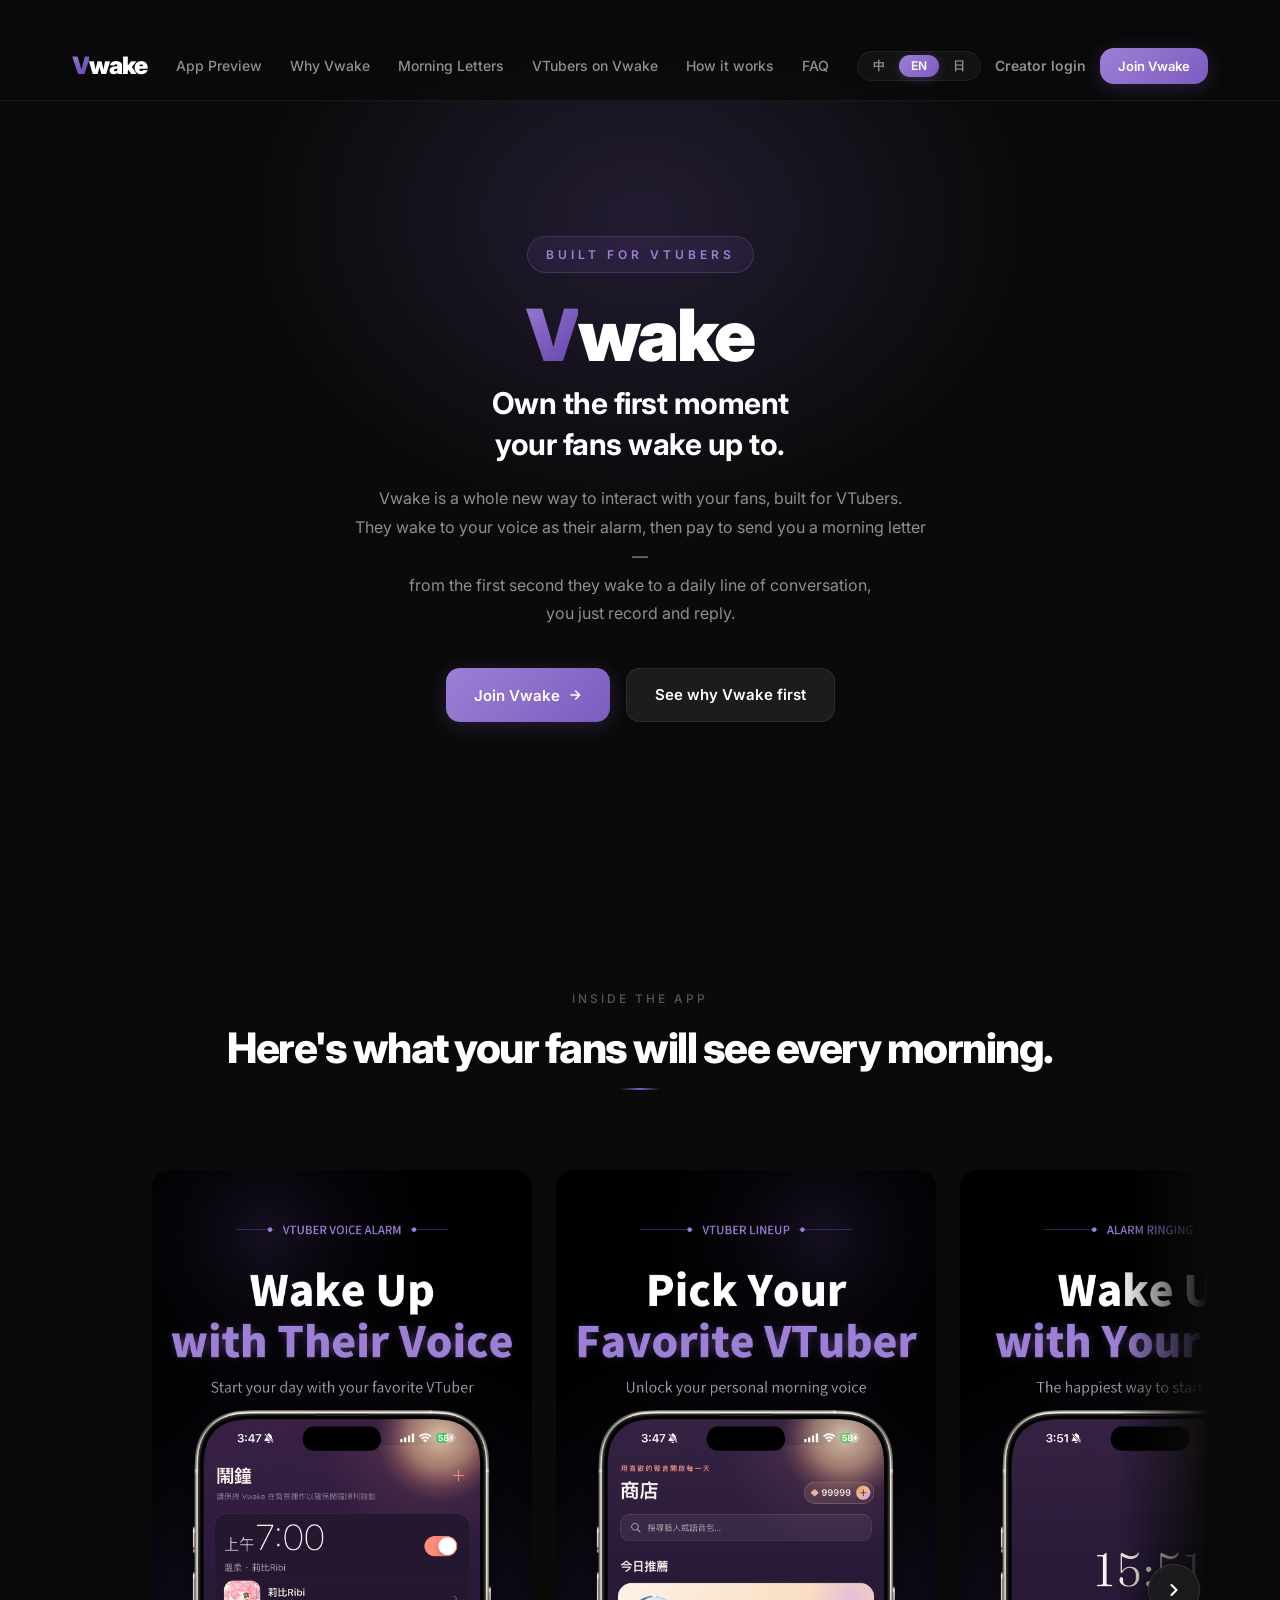
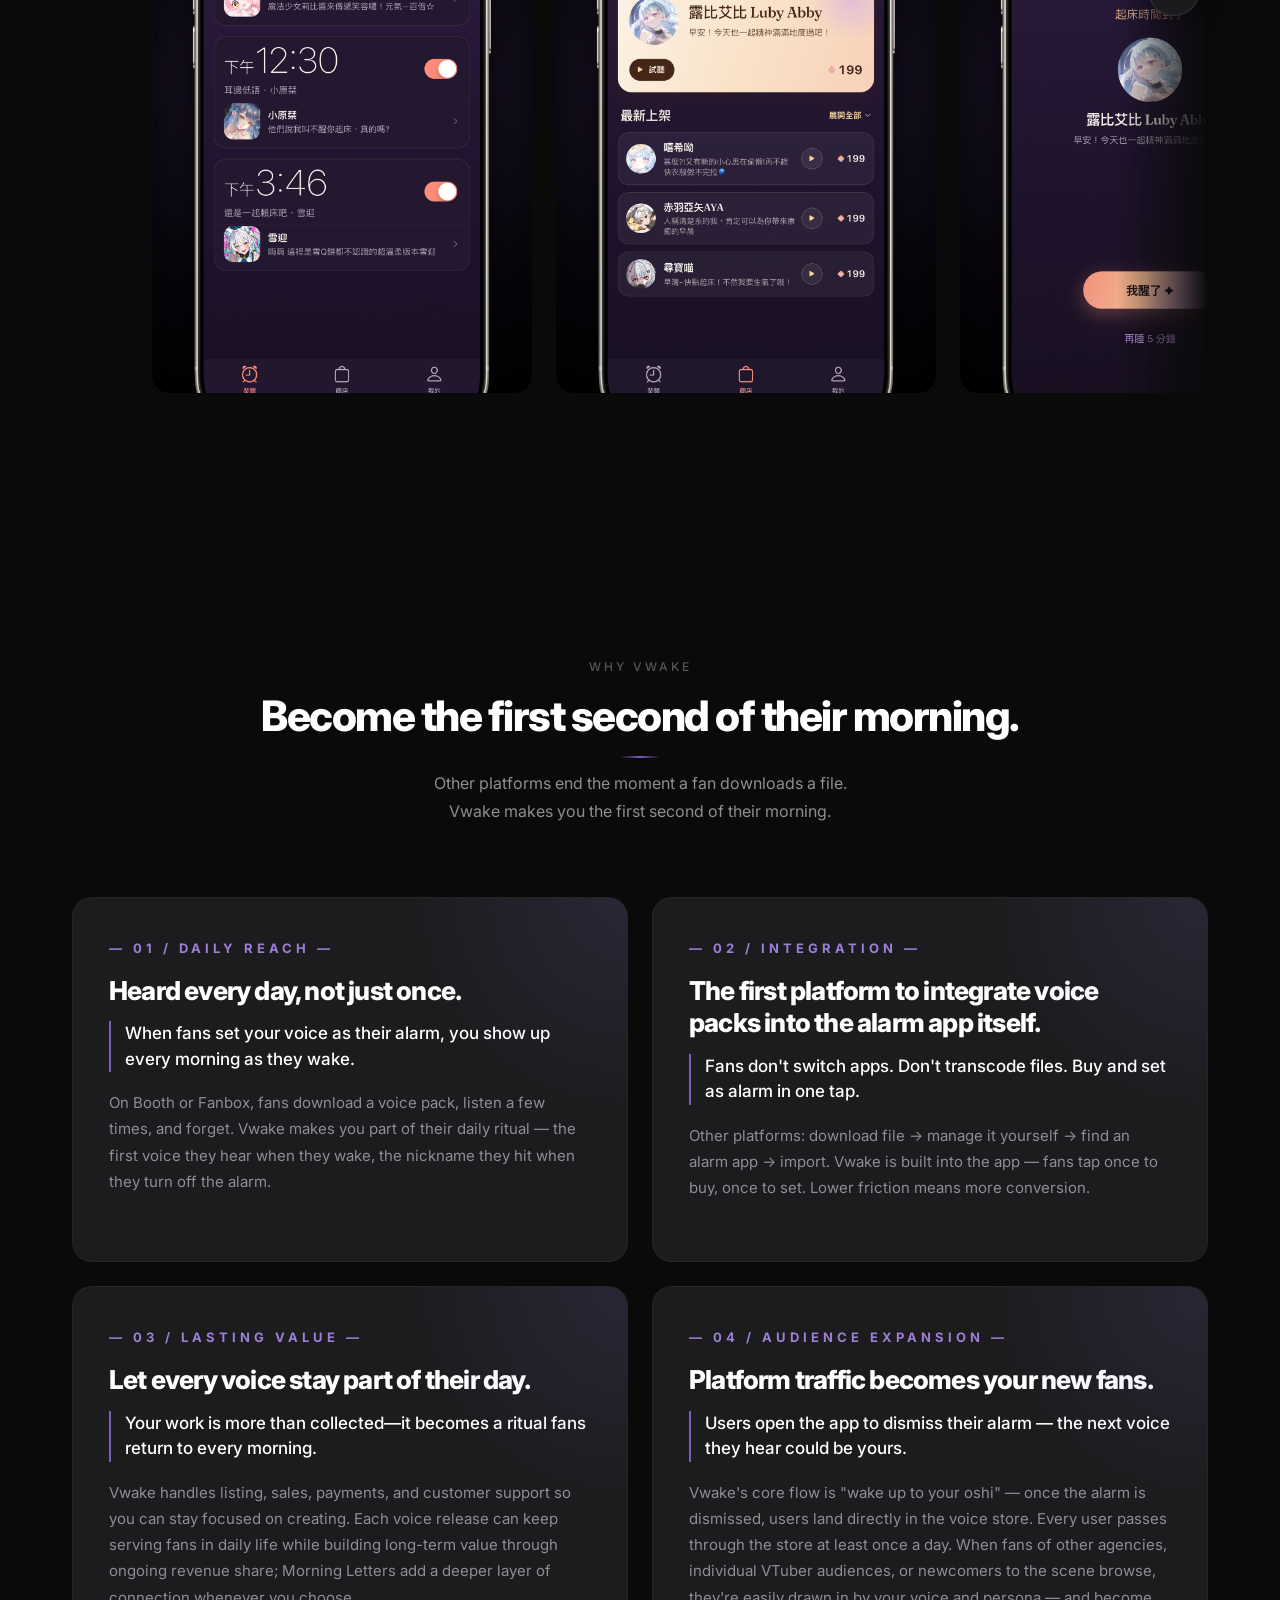
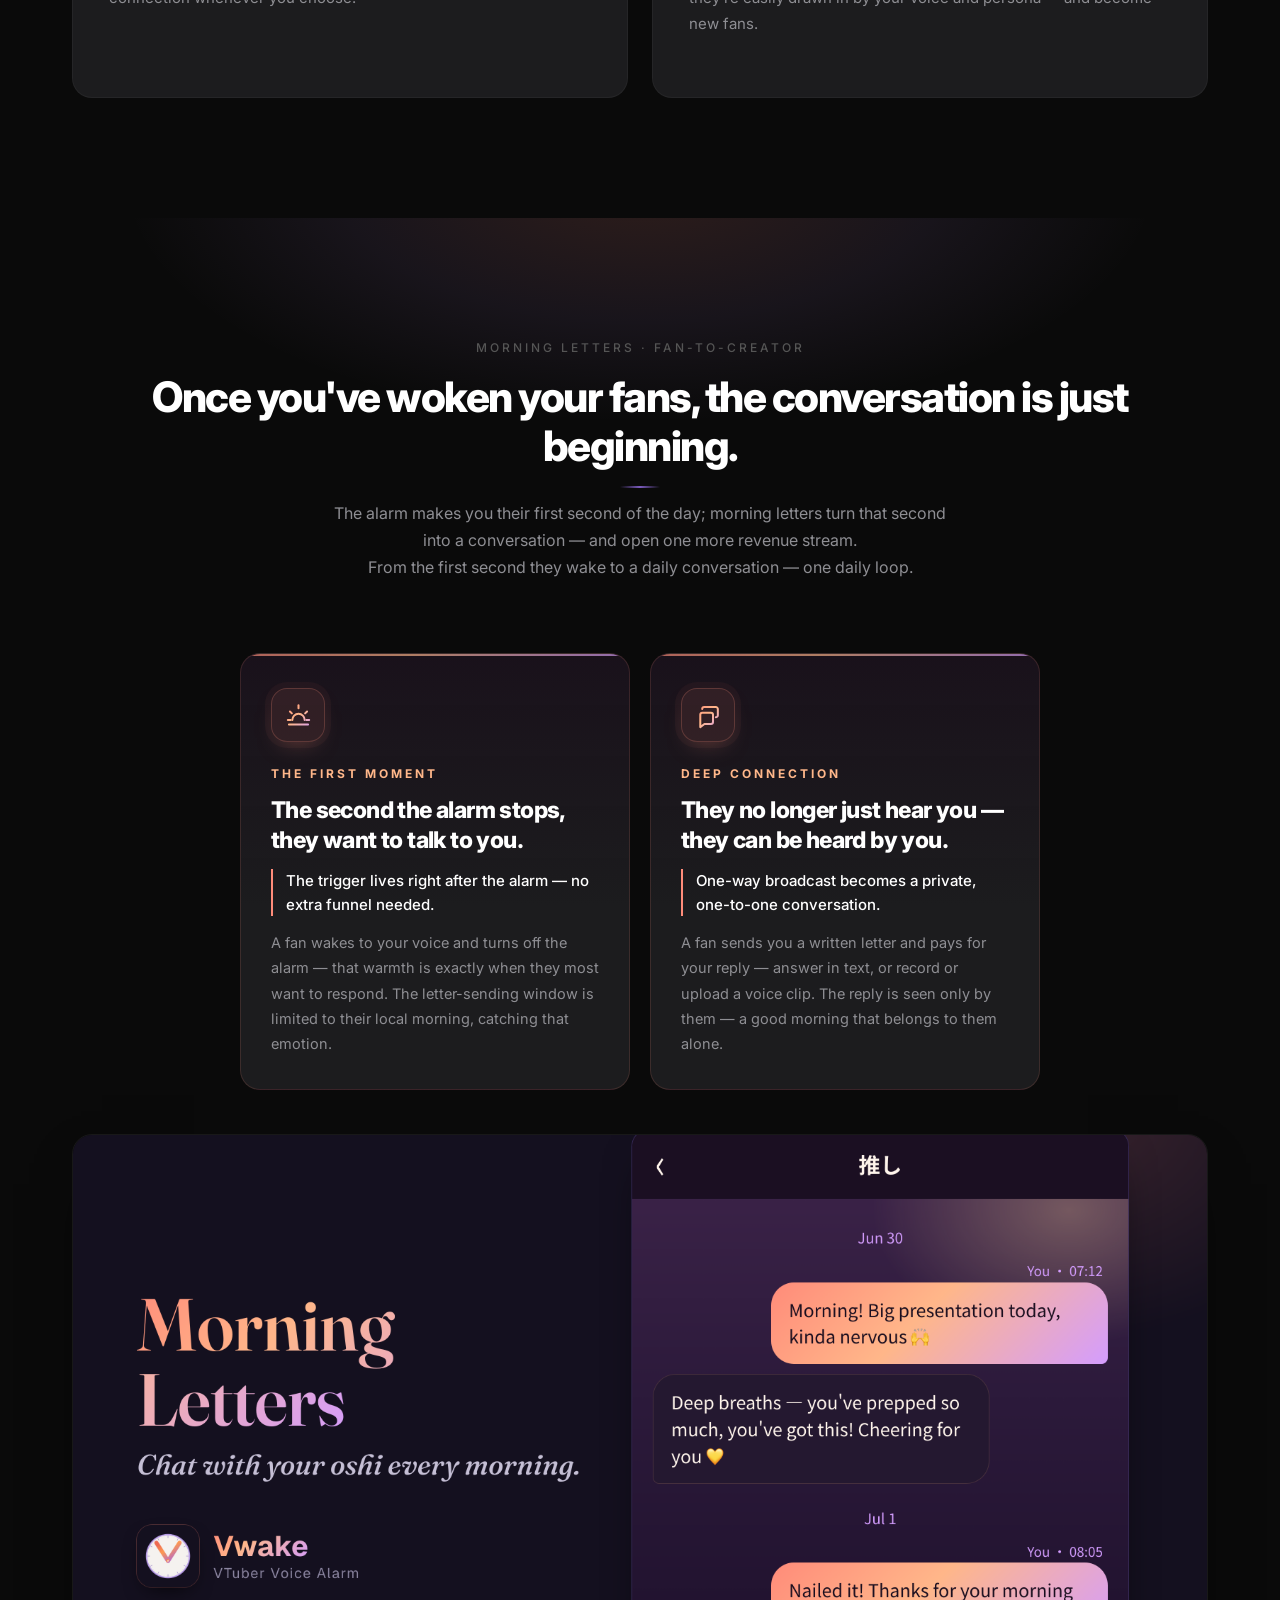
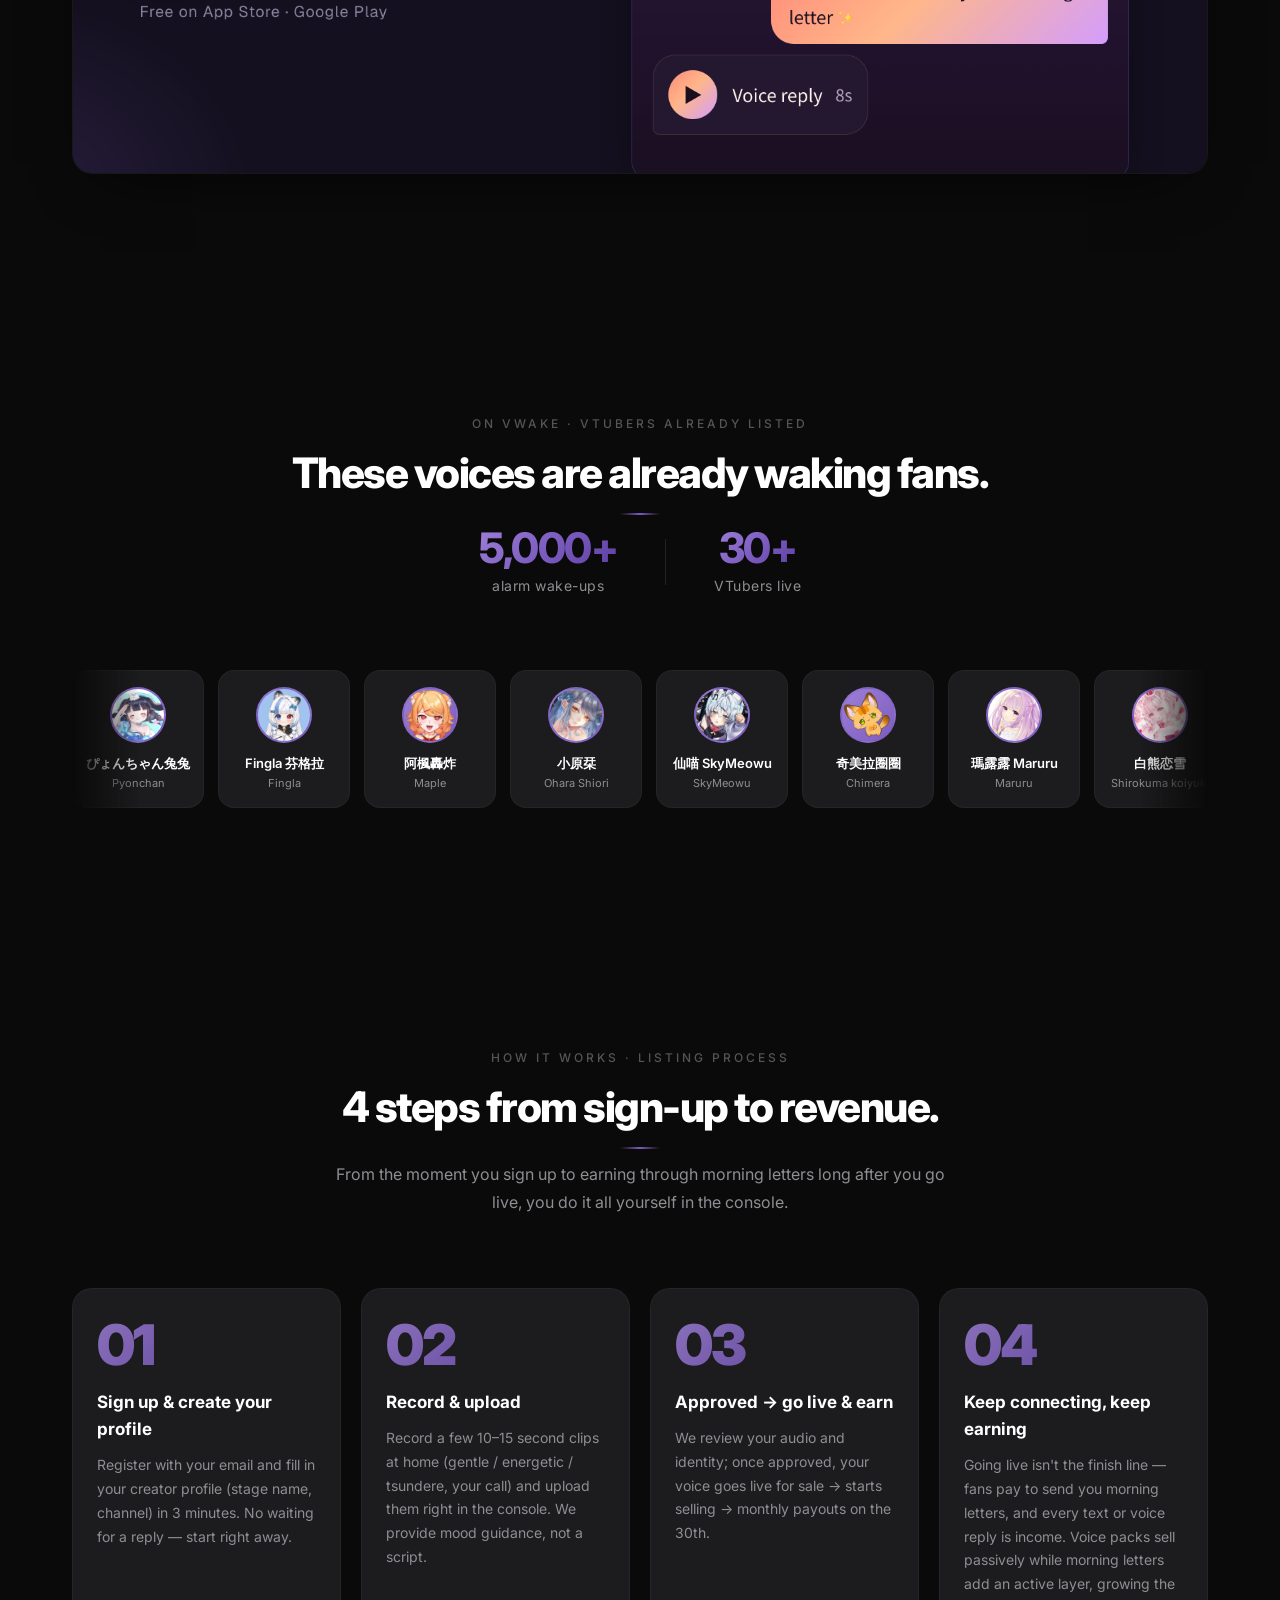
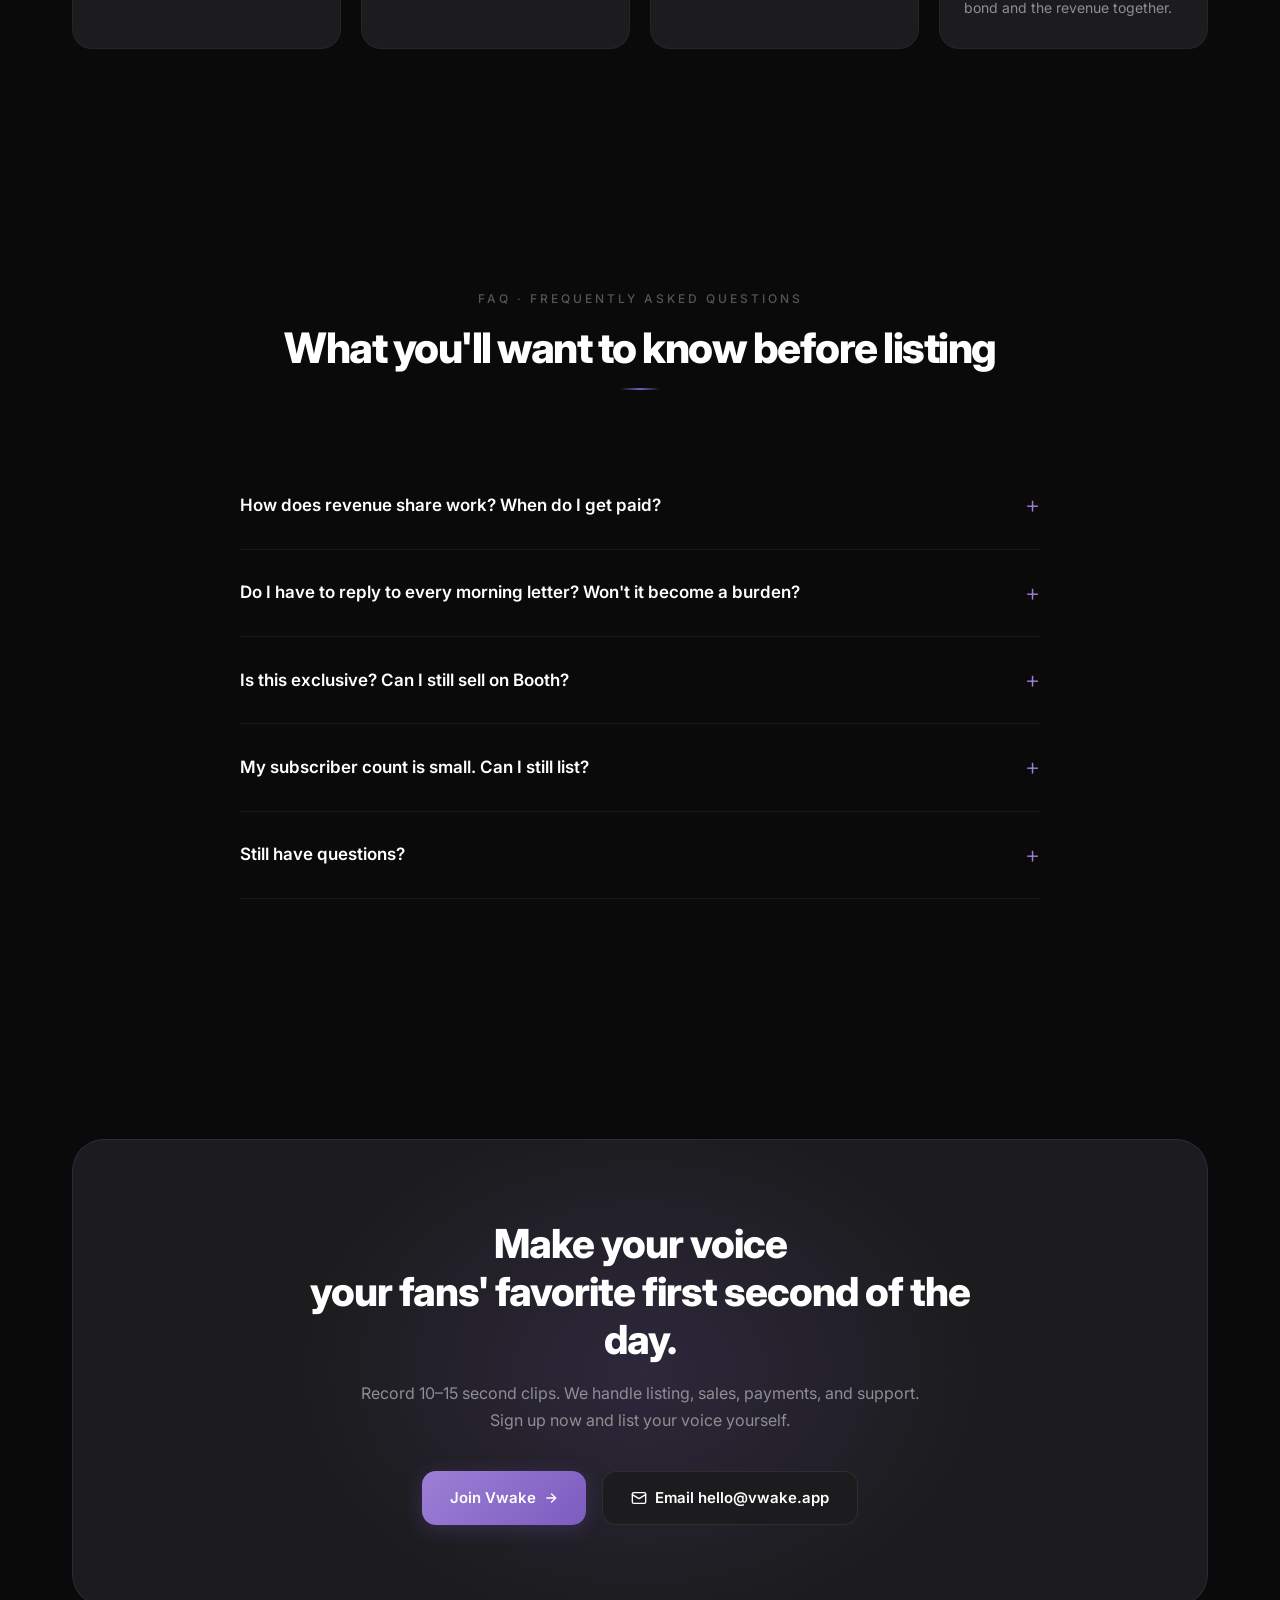
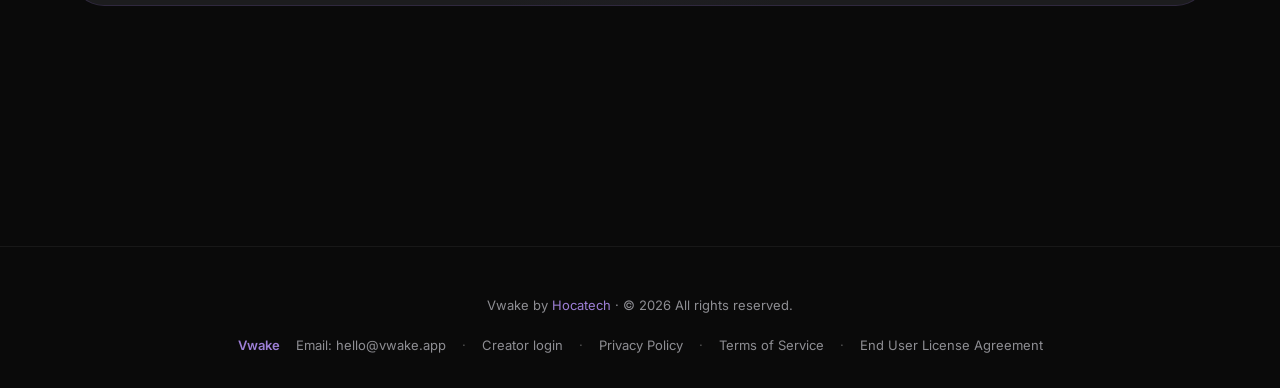
==== en/index.html @ 356927af "copy(site): align premium creator messaging" ====
<!DOCTYPE html>
<html lang="en">
<head>
<meta charset="UTF-8">
<meta name="viewport" content="width=device-width, initial-scale=1.0">
<title>Vwake | VTuber Voice Alarm Platform — Be the First Voice Your Fans Hear Each Day</title>
<meta name="description" content="Vwake is a VTuber voice alarm platform that makes your voice part of your fans' daily ritual, pairing a seamless alarm experience with lasting creative value.">
<meta name="keywords" content="Vwake, VTuber alarm, VTuber alarm clock, VTuber voice pack, virtual youtuber alarm, voice alarm app, VTuber revenue share, VTuber monetization">
<link rel="canonical" href="https://vwake.app/en/">
<link rel="alternate" hreflang="zh-TW" href="https://vwake.app/">
<link rel="alternate" hreflang="en" href="https://vwake.app/en/">
<link rel="alternate" hreflang="ja" href="https://vwake.app/ja/">
<link rel="alternate" hreflang="x-default" href="https://vwake.app/">
<meta property="og:type" content="website">
<meta property="og:site_name" content="Vwake">
<meta property="og:locale" content="en_US">
<meta property="og:locale:alternate" content="zh_TW">
<meta property="og:locale:alternate" content="ja_JP">
<meta property="og:url" content="https://vwake.app/en/">
<meta property="og:title" content="Vwake | VTuber Voice Alarm Platform — Be the First Voice Your Fans Hear Each Day">
<meta property="og:description" content="Become the first voice your fans hear each day. Vwake brings VTuber voice releases into a seamless alarm experience built for lasting connection.">
<meta property="og:image" content="https://vwake.app/assets/og-card-en.png">
<meta property="og:image:width" content="1200">
<meta property="og:image:height" content="630">
<meta name="twitter:card" content="summary_large_image">
<meta name="twitter:title" content="Vwake | VTuber Voice Alarm Platform — Be the First Voice Your Fans Hear Each Day">
<meta name="twitter:description" content="Become the first voice your fans hear each day. Vwake brings VTuber voice releases into a seamless alarm experience built for lasting connection.">
<meta name="twitter:image" content="https://vwake.app/assets/og-card-en.png">
<script type="application/ld+json">
{
  "@context": "https://schema.org",
  "@graph": [
    {
      "@type": "Organization",
      "@id": "https://vwake.app/#org",
      "name": "Vwake",
      "url": "https://vwake.app/",
      "logo": "https://vwake.app/assets/icons/icon-512.png"
    },
    {
      "@type": "WebSite",
      "@id": "https://vwake.app/#website-en",
      "url": "https://vwake.app/en/",
      "name": "Vwake",
      "inLanguage": "en",
      "publisher": { "@id": "https://vwake.app/#org" }
    },
    {
      "@type": "SoftwareApplication",
      "name": "Vwake",
      "alternateName": ["VTuber Alarm", "VTuber 鬧鐘"],
      "applicationCategory": "LifestyleApplication",
      "operatingSystem": "iOS, Android",
      "description": "Vwake is a VTuber voice alarm platform that makes your voice part of your fans' daily ritual, pairing a seamless alarm experience with lasting creative value.",
      "url": "https://vwake.app/en/",
      "image": "https://vwake.app/assets/icons/icon-512.png",
      "offers": { "@type": "Offer", "price": "0", "priceCurrency": "USD" }
    }
  ]
}
</script>
<link rel="preconnect" href="https://fonts.googleapis.com">
<link rel="preconnect" href="https://fonts.gstatic.com" crossorigin>
<link href="https://fonts.googleapis.com/css2?family=Inter:wght@300;400;500;600;700;800;900&display=swap" rel="stylesheet">
<link rel="icon" type="image/x-icon" href="/assets/icons/favicon.ico">
<link rel="icon" type="image/png" sizes="16x16" href="/assets/icons/favicon-16.png">
<link rel="icon" type="image/png" sizes="32x32" href="/assets/icons/favicon-32.png">
<link rel="apple-touch-icon" sizes="180x180" href="/assets/icons/apple-touch-icon.png">
<link rel="icon" type="image/png" sizes="192x192" href="/assets/icons/icon-192.png">
<link rel="icon" type="image/png" sizes="512x512" href="/assets/icons/icon-512.png">
<style>
  :root {
    --bg: #0a0a0a;
    --surface: #1C1C1E;
    --surface-2: #2C2C2E;
    --accent: #7C5CBF;
    --accent-light: #9D7FD6;
    --accent-dark: #5E3FA3;
    --text: #FFFFFF;
    --text-muted: #8E8E93;
    --text-label: #555;
    --gradient: linear-gradient(135deg, #9D7FD6 0%, #7C5CBF 50%, #5E3FA3 100%);
    --gradient-soft: linear-gradient(135deg, #9D7FD6 0%, #7C5CBF 100%);
    --glow: 0 8px 32px rgba(124, 92, 191, 0.3);
    --glow-sm: 0 4px 20px rgba(124, 92, 191, 0.25);
    --radius-card: 20px;
    --radius-btn: 14px;
    --radius-chip: 999px;
  }
  * { margin: 0; padding: 0; box-sizing: border-box; }
  html { scroll-behavior: smooth; }
  @media (prefers-reduced-motion: reduce) { html { scroll-behavior: auto; } }
  body {
    background: var(--bg);
    color: var(--text);
    font-family: 'Inter', -apple-system, BlinkMacSystemFont, 'Segoe UI', 'PingFang TC', 'Noto Sans TC', sans-serif;
    font-weight: 400;
    line-height: 1.6;
    -webkit-font-smoothing: antialiased;
    overflow-x: hidden;
  }
  a { color: inherit; text-decoration: none; }
  button { font-family: inherit; cursor: pointer; border: none; background: none; color: inherit; }

  .container { max-width: 1200px; margin: 0 auto; padding: 0 32px; }

  /* Section label (Vwake signature) */
  .section-label {
    font-size: 12px; color: var(--text-label);
    letter-spacing: 3px; text-transform: uppercase;
    font-weight: 500; margin-bottom: 16px;
  }
  .section-title {
    font-size: 42px; font-weight: 800;
    letter-spacing: -1.5px; line-height: 1.15; margin-bottom: 16px;
  }
  .section-desc {
    font-size: 16px; color: var(--text-muted);
    max-width: 640px; line-height: 1.7;
  }
  .divider {
    width: 40px; height: 2px;
    background: linear-gradient(90deg, transparent, var(--accent), transparent);
    margin: 12px auto;
  }

  /* NAV */
  .nav {
    position: sticky; top: 32px; z-index: 50;
    background: rgba(10, 10, 10, 0.75);
    backdrop-filter: blur(20px); -webkit-backdrop-filter: blur(20px);
    border-bottom: 1px solid rgba(255, 255, 255, 0.05);
  }
  .nav-inner {
    display: flex; align-items: center; justify-content: space-between; height: 68px;
  }
  .nav-logo { font-size: 24px; font-weight: 900; letter-spacing: -1px; line-height: 1; }
  .nav-logo .accent {
    background: var(--gradient);
    -webkit-background-clip: text; -webkit-text-fill-color: transparent; background-clip: text;
  }
  .nav-links { display: flex; gap: 28px; align-items: center; }
  .nav-links a {
    font-size: 14px; font-weight: 500; color: var(--text-muted);
    transition: color 0.2s ease;
  }
  .nav-links a:hover { color: var(--text); }
  .nav-right { display: flex; align-items: center; gap: 14px; }
  .nav-login { font-size: 14px; font-weight: 600; color: var(--text-muted); text-decoration: none; transition: color 0.2s ease; white-space: nowrap; }
  .nav-login:hover { color: var(--text); }
  @media (max-width: 760px) { .nav-login { display: none; } }
  .lang-switch {
    display: flex; align-items: center; gap: 2px;
    font-size: 12px; font-weight: 600;
    background: rgba(255, 255, 255, 0.04);
    border: 1px solid rgba(255, 255, 255, 0.06);
    border-radius: 999px; padding: 3px;
  }
  .lang-switch a {
    color: var(--text-muted); padding: 5px 12px; border-radius: 999px;
    transition: all 0.2s ease; line-height: 1;
  }
  .lang-switch a:hover { color: var(--text); }
  .lang-switch a.active {
    color: var(--text); background: var(--gradient-soft);
    box-shadow: 0 2px 10px rgba(124, 92, 191, 0.35);
  }
  .nav-cta {
    font-size: 13px; font-weight: 600; padding: 10px 18px;
    border-radius: var(--radius-btn);
    background: var(--gradient-soft); color: var(--text);
    box-shadow: var(--glow-sm);
    transition: transform 0.2s ease, box-shadow 0.2s ease;
  }
  .nav-cta:hover { transform: translateY(-1px); box-shadow: 0 6px 24px rgba(124, 92, 191, 0.4); }
  @media (max-width: 760px) { .nav-links { display: none; } }

  /* HERO */
  .hero {
    min-height: calc(100vh - 100px);
    display: flex; flex-direction: column;
    align-items: center; justify-content: center;
    text-align: center; padding: 100px 32px 80px;
    position: relative; overflow: hidden;
  }
  .hero::before {
    content: ''; position: absolute; top: -200px; left: 50%;
    transform: translateX(-50%); width: 900px; height: 700px;
    background: radial-gradient(ellipse at center, rgba(124, 92, 191, 0.22) 0%, transparent 60%);
    pointer-events: none; z-index: 0;
  }
  .hero > * { position: relative; z-index: 1; }
  .hero-eyebrow {
    font-size: 12px; letter-spacing: 4px; text-transform: uppercase;
    color: var(--accent-light); font-weight: 600;
    padding: 8px 18px; border-radius: 999px;
    background: rgba(124, 92, 191, 0.12);
    border: 1px solid rgba(124, 92, 191, 0.3);
    margin-bottom: 28px;
  }
  .hero-wordmark {
    font-size: 72px; font-weight: 900; letter-spacing: -2.5px;
    line-height: 0.95; margin-bottom: 14px;
  }
  .hero-wordmark .accent {
    background: var(--gradient);
    -webkit-background-clip: text; -webkit-text-fill-color: transparent; background-clip: text;
  }
  .hero-tagline {
    font-size: 30px; font-weight: 700; letter-spacing: -0.5px;
    line-height: 1.35; max-width: 760px; margin-bottom: 20px;
  }
  .hero-desc {
    font-size: 16px; color: var(--text-muted);
    max-width: 580px; line-height: 1.8; margin-bottom: 40px;
  }
  .hero-ctas { display: flex; gap: 16px; flex-wrap: wrap; justify-content: center; }
  .btn {
    font-size: 15px; font-weight: 600; padding: 14px 28px;
    border-radius: var(--radius-btn);
    display: inline-flex; align-items: center; gap: 8px;
    transition: transform 0.2s ease, box-shadow 0.2s ease, background 0.2s ease;
  }
  .btn-primary { background: var(--gradient-soft); color: var(--text); box-shadow: var(--glow-sm); }
  .btn-primary:hover { transform: translateY(-2px); box-shadow: 0 8px 32px rgba(124, 92, 191, 0.45); }
  .btn-ghost {
    background: var(--surface); color: var(--text);
    border: 1px solid rgba(255, 255, 255, 0.08);
  }
  .btn-ghost:hover { background: var(--surface-2); border-color: rgba(124, 92, 191, 0.4); }

  .hero-stats {
    display: flex; gap: 48px; margin-top: 56px; flex-wrap: wrap; justify-content: center;
    padding-top: 32px; border-top: 1px solid rgba(255, 255, 255, 0.06);
    width: 100%; max-width: 720px;
  }
  .stat .stat-num {
    font-size: 32px; font-weight: 800; letter-spacing: -0.5px;
    background: var(--gradient);
    -webkit-background-clip: text; -webkit-text-fill-color: transparent; background-clip: text;
  }
  .stat .stat-label {
    font-size: 12px; color: var(--text-muted); letter-spacing: 2px;
    text-transform: uppercase; margin-top: 4px;
  }

  @media (max-width: 768px) {
    .hero-wordmark { font-size: 52px; letter-spacing: -2px; }
    .hero-tagline { font-size: 22px; }
    .hero-stats { gap: 24px; }
    .stat .stat-num { font-size: 24px; }
  }

  /* SECTION wrapper */
  .section { padding: 120px 0; position: relative; }
  .section-header { text-align: center; margin-bottom: 72px; }
  .section-header .section-desc { margin: 0 auto; }
  @media (max-width: 768px) {
    .section { padding: 80px 0; }
    .section-title { font-size: 30px; }
  }

  /* PILLARS */
  .pillars-grid {
    display: grid;
    grid-template-columns: 1fr 1fr;
    gap: 24px;
  }
  @media (max-width: 880px) { .pillars-grid { grid-template-columns: 1fr; } }

  /* ===== Morning Letters — dawn palette ===== */
  :root {
    --ml-coral: #FF8C7A;
    --ml-apricot: #FFB78A;
    --ml-lilac: #D49DFF;
    --ml-dawn: linear-gradient(135deg, #FF8C7A 0%, #FFB78A 44%, #D49DFF 100%);
  }
  #letters { position: relative; isolation: isolate; }
  #letters::before {
    content: ''; position: absolute; left: 0; right: 0; top: 0; height: 560px;
    background: radial-gradient(720px 340px at 50% -40px, rgba(255,140,122,0.15), rgba(212,157,255,0.07) 42%, transparent 72%);
    pointer-events: none; z-index: -1;
  }
  .ml-defs { position: absolute; width: 0; height: 0; }
  .ml-grid { display: grid; grid-template-columns: repeat(2, 1fr); gap: 20px; max-width: 800px; margin: 0 auto; }
  @media (max-width: 880px) { .ml-grid { grid-template-columns: 1fr; } }

  .ml-card {
    position: relative; overflow: hidden;
    background: linear-gradient(180deg, rgba(42,26,45,0.5) 0%, var(--surface) 58%);
    border: 1px solid rgba(255,140,122,0.14);
    border-radius: var(--radius-card);
    padding: 34px 30px 32px;
    transition: transform 0.3s ease, border-color 0.3s ease;
  }
  .ml-card::before {
    content: ''; position: absolute; top: 0; left: 0; right: 0; height: 2px;
    background: var(--ml-dawn); opacity: 0.65;
  }
  .ml-card:hover { transform: translateY(-4px); border-color: rgba(255,140,122,0.42); }

  .ml-icon {
    width: 54px; height: 54px; border-radius: 16px;
    display: grid; place-items: center;
    background: rgba(255,140,122,0.10);
    border: 1px solid rgba(255,140,122,0.22);
    box-shadow: 0 0 0 6px rgba(255,140,122,0.045), 0 10px 26px -14px rgba(255,140,122,0.5);
    margin-bottom: 22px;
  }
  .ml-icon svg { width: 27px; height: 27px; }

  .ml-label {
    font-size: 12px; letter-spacing: 3px; text-transform: uppercase;
    font-weight: 700; color: var(--ml-apricot); margin-bottom: 12px;
  }
  .ml-title {
    font-size: 23px; font-weight: 800; letter-spacing: -0.6px;
    line-height: 1.3; margin-bottom: 14px; color: var(--text);
  }
  .ml-quote {
    font-size: 15px; font-weight: 500; color: var(--text);
    margin-bottom: 14px; padding-left: 13px;
    border-left: 2px solid var(--ml-coral); line-height: 1.55;
  }
  .ml-desc { font-size: 14.5px; color: var(--text-muted); line-height: 1.75; margin: 0; }

  .letters-banner {
    margin-top: 44px;
    border-radius: var(--radius-card);
    overflow: hidden;
    border: 1px solid rgba(255, 255, 255, 0.06);
    box-shadow: 0 20px 60px -30px rgba(0,0,0,0.9);
  }
  .letters-banner img { width: 100%; height: auto; display: block; }

  .pillar {
    background: var(--surface);
    border-radius: var(--radius-card);
    padding: 40px 36px;
    border: 1px solid rgba(255, 255, 255, 0.04);
    transition: transform 0.3s ease, border-color 0.3s ease, background 0.3s ease;
    position: relative;
    overflow: hidden;
  }
  .pillar::before {
    content: ''; position: absolute; top: 0; right: 0;
    width: 220px; height: 220px;
    background: radial-gradient(circle at top right, rgba(124, 92, 191, 0.15), transparent 70%);
    pointer-events: none;
  }
  .pillar:hover {
    transform: translateY(-4px);
    border-color: rgba(124, 92, 191, 0.4);
    background: var(--surface-2);
  }
  .pillar-num {
    font-size: 13px; letter-spacing: 4px; font-weight: 700;
    color: var(--accent-light); margin-bottom: 16px;
  }
  .pillar-title {
    font-size: 26px; font-weight: 800; letter-spacing: -0.8px;
    line-height: 1.25; margin-bottom: 14px;
  }
  .pillar-quote {
    font-size: 17px; font-weight: 500; color: var(--text);
    margin-bottom: 18px; padding-left: 14px;
    border-left: 2px solid var(--accent); line-height: 1.5;
  }
  .pillar-desc {
    font-size: 15px; color: var(--text-muted);
    line-height: 1.75; margin-bottom: 20px;
  }
  .pillar-points { list-style: none; padding: 0; margin: 0; }
  .pillar-points li {
    font-size: 14px; color: var(--text-muted);
    padding: 8px 0 8px 24px; position: relative;
    line-height: 1.6;
  }
  .pillar-points li::before {
    content: '→'; position: absolute; left: 0; top: 8px;
    color: var(--accent-light); font-weight: 700;
  }

  /* ROSTER stats */
  .roster-stats { display: flex; align-items: center; justify-content: center; gap: 48px; margin: 4px 0 22px; }
  .rstat { display: flex; flex-direction: column; align-items: center; gap: 6px; }
  .rstat-num { font-size: 42px; font-weight: 800; letter-spacing: -1.5px; line-height: 1; background: var(--gradient); -webkit-background-clip: text; background-clip: text; -webkit-text-fill-color: transparent; }
  .rstat-label { font-size: 14px; color: var(--text-muted); letter-spacing: 0.5px; }
  .rstat-sep { width: 1px; height: 46px; background: rgba(255,255,255,0.1); }
  @media (max-width: 540px) { .roster-stats { gap: 30px; } .rstat-num { font-size: 34px; } }

  /* ROSTER (marquee) */
  .roster-marquee {
    position: relative;
    overflow: hidden;
    mask-image: linear-gradient(90deg, transparent, #000 6%, #000 94%, transparent);
    -webkit-mask-image: linear-gradient(90deg, transparent, #000 6%, #000 94%, transparent);
  }
  .roster-track {
    display: flex;
    gap: 14px;
    width: max-content;
    animation: roster-scroll 60s linear infinite;
  }
  .roster-track:hover { animation-play-state: paused; }
  @keyframes roster-scroll {
    from { transform: translateX(0); }
    to   { transform: translateX(-50%); }
  }
  @media (prefers-reduced-motion: reduce) {
    .roster-track { animation: none; }
  }

  .roster-card {
    flex: 0 0 auto;
    width: 132px;
    background: var(--surface);
    border-radius: 16px;
    padding: 16px 12px 14px;
    border: 1px solid rgba(255, 255, 255, 0.04);
    text-align: center;
  }
  .roster-avatar {
    width: 56px; height: 56px;
    border-radius: 50%;
    background: var(--gradient-soft);
    margin: 0 auto 10px;
    border: 2px solid rgba(124, 92, 191, 0.3);
    overflow: hidden;
  }
  .roster-avatar img {
    width: 100%; height: 100%;
    object-fit: cover;
    display: block;
  }
  .roster-name {
    font-size: 13px; font-weight: 600;
    white-space: nowrap;
    overflow: hidden;
    text-overflow: ellipsis;
  }
  .roster-meta {
    font-size: 11px; color: var(--text-muted);
    margin-top: 2px;
    white-space: nowrap;
    overflow: hidden;
    text-overflow: ellipsis;
  }

  /* APP PREVIEW STRIP */
  .preview-frame { position: relative; }
  .preview-wrap {
    position: relative;
    mask-image: linear-gradient(90deg, transparent, #000 8%, #000 92%, transparent);
    -webkit-mask-image: linear-gradient(90deg, transparent, #000 8%, #000 92%, transparent);
  }
  .preview-nav {
    position: absolute;
    top: 50%;
    transform: translateY(-50%);
    width: 52px;
    height: 52px;
    border-radius: 50%;
    background: rgba(28, 28, 30, 0.92);
    -webkit-backdrop-filter: blur(12px);
    backdrop-filter: blur(12px);
    border: 1px solid rgba(255, 255, 255, 0.1);
    color: var(--text);
    display: flex;
    align-items: center;
    justify-content: center;
    cursor: pointer;
    z-index: 10;
    transition: background 0.2s ease, border-color 0.2s ease, opacity 0.2s ease, transform 0.2s ease;
    box-shadow: 0 6px 24px rgba(0, 0, 0, 0.5);
  }
  .preview-nav:hover:not(:disabled) {
    background: var(--gradient-soft);
    border-color: rgba(124, 92, 191, 0.5);
  }
  .preview-nav:active:not(:disabled) { transform: translateY(-50%) scale(0.94); }
  .preview-nav:disabled {
    opacity: 0;
    cursor: default;
    pointer-events: none;
  }
  .preview-nav-prev { left: 8px; }
  .preview-nav-next { right: 8px; }
  @media (max-width: 540px) {
    .preview-nav { width: 40px; height: 40px; }
    .preview-nav-prev { left: 4px; }
    .preview-nav-next { right: 4px; }
  }
  .preview-strip {
    display: flex;
    gap: 24px;
    overflow-x: auto;
    scroll-snap-type: x mandatory;
    scroll-padding-inline: 80px;
    padding: 8px 80px 24px;
    -webkit-overflow-scrolling: touch;
    scrollbar-width: thin;
    scrollbar-color: rgba(124, 92, 191, 0.5) transparent;
  }
  @media (max-width: 540px) {
    .preview-strip {
      padding: 8px 56px 24px;
      scroll-padding-inline: 56px;
    }
  }
  .preview-strip::-webkit-scrollbar { height: 8px; }
  .preview-strip::-webkit-scrollbar-track { background: transparent; }
  .preview-strip::-webkit-scrollbar-thumb {
    background: rgba(124, 92, 191, 0.4);
    border-radius: 999px;
  }
  .preview-strip::-webkit-scrollbar-thumb:hover { background: rgba(124, 92, 191, 0.7); }
  .preview-tile {
    flex: 0 0 clamp(260px, 32vw, 380px);
    scroll-snap-align: start;
    transition: transform 0.3s ease;
    display: block;
    margin: 0;
  }
  .preview-tile:hover { transform: translateY(-6px); }
  .preview-tile img {
    width: 100%;
    height: auto;
    border-radius: 18px;
    display: block;
    background: #0a0a0a;
  }

  /* HOW IT WORKS */
  .steps {
    display: grid;
    grid-template-columns: repeat(4, 1fr);
    gap: 20px;
    counter-reset: step;
  }
  @media (max-width: 1024px) { .steps { grid-template-columns: repeat(2, 1fr); } }
  @media (max-width: 540px) { .steps { grid-template-columns: 1fr; } }

  .step {
    background: var(--surface);
    border-radius: var(--radius-card);
    padding: 28px 24px;
    border: 1px solid rgba(255, 255, 255, 0.04);
    counter-increment: step;
    position: relative;
  }
  .step::before {
    content: '0' counter(step);
    font-size: 56px; font-weight: 900;
    background: var(--gradient);
    -webkit-background-clip: text; -webkit-text-fill-color: transparent; background-clip: text;
    letter-spacing: -2px; line-height: 1;
    margin-bottom: 16px; display: block;
    opacity: 0.85;
  }
  .step-title { font-size: 17px; font-weight: 700; margin-bottom: 10px; }
  .step-desc { font-size: 14px; color: var(--text-muted); line-height: 1.7; }

  /* FAQ */
  .faq-list { max-width: 800px; margin: 0 auto; }
  .faq-item {
    border-bottom: 1px solid rgba(255, 255, 255, 0.06);
    padding: 24px 0;
  }
  .faq-q {
    font-size: 17px; font-weight: 600; cursor: pointer;
    display: flex; align-items: center; justify-content: space-between;
    list-style: none;
  }
  .faq-q::-webkit-details-marker { display: none; }
  .faq-q::after {
    content: '+'; font-size: 24px; color: var(--accent-light);
    font-weight: 300; transition: transform 0.2s ease;
  }
  details[open] .faq-q::after { transform: rotate(45deg); }
  .faq-a {
    font-size: 15px; color: var(--text-muted);
    line-height: 1.75; margin-top: 14px;
    padding-right: 32px;
  }

  /* FINAL CTA */
  .final-cta {
    background: var(--surface);
    border-radius: 32px;
    padding: 80px 48px;
    text-align: center;
    border: 1px solid rgba(124, 92, 191, 0.2);
    position: relative; overflow: hidden;
  }
  .final-cta::before {
    content: ''; position: absolute; top: 50%; left: 50%;
    transform: translate(-50%, -50%);
    width: 800px; height: 600px;
    background: radial-gradient(ellipse, rgba(124, 92, 191, 0.18), transparent 60%);
    pointer-events: none;
  }
  .final-cta > * { position: relative; }
  .final-cta-title {
    font-size: 40px; font-weight: 800; letter-spacing: -1px;
    line-height: 1.2; margin-bottom: 16px; max-width: 720px; margin-left: auto; margin-right: auto;
  }
  .final-cta-desc {
    font-size: 16px; color: var(--text-muted);
    max-width: 560px; margin: 0 auto 36px; line-height: 1.7;
  }
  .final-cta-buttons { display: flex; gap: 16px; flex-wrap: wrap; justify-content: center; }

  @media (max-width: 768px) {
    .final-cta { padding: 56px 28px; }
    .final-cta-title { font-size: 28px; }
  }

  /* FOOTER */
  .footer {
    border-top: 1px solid rgba(255, 255, 255, 0.06);
    padding: 48px 0 32px;
    margin-top: 120px;
  }
  .footer-inner {
    display: flex; flex-direction: column; gap: 20px;
    text-align: center;
    font-size: 13px; color: var(--text-muted);
  }
  .footer-legal {
    display: flex; gap: 16px; justify-content: center; flex-wrap: wrap;
  }
  .footer-legal a:hover { color: var(--text); }
  .footer-legal-app { color: var(--accent-light); font-weight: 600; }

  /* Hidden anchor offset for sticky nav */
  section[id] { scroll-margin-top: 100px; }

  /* APPLY MODAL */
  .apply-modal {
    position: fixed; inset: 0; z-index: 100;
    display: flex; align-items: center; justify-content: center;
    padding: 24px;
    opacity: 0; visibility: hidden;
    transition: opacity 0.25s ease, visibility 0.25s ease;
  }
  .apply-modal.is-open { opacity: 1; visibility: visible; }
  .apply-modal-backdrop {
    position: absolute; inset: 0;
    background: rgba(5, 5, 7, 0.72);
    backdrop-filter: blur(8px); -webkit-backdrop-filter: blur(8px);
  }
  .apply-modal-panel {
    position: relative; z-index: 1;
    width: 100%; max-width: 480px;
    max-height: calc(100vh - 48px);
    overflow-y: auto;
    background: var(--surface);
    border: 1px solid rgba(124, 92, 191, 0.25);
    border-radius: 24px;
    padding: 36px 32px 28px;
    box-shadow: 0 24px 80px rgba(0, 0, 0, 0.6);
    transform: translateY(8px) scale(0.98);
    transition: transform 0.25s ease;
  }
  .apply-modal.is-open .apply-modal-panel { transform: translateY(0) scale(1); }
  .apply-modal-close {
    position: absolute; top: 12px; right: 12px;
    width: 36px; height: 36px;
    display: flex; align-items: center; justify-content: center;
    border-radius: 999px;
    color: var(--text-muted);
    font-size: 22px; line-height: 1;
    transition: background 0.2s ease, color 0.2s ease;
  }
  .apply-modal-close:hover { background: rgba(255,255,255,0.06); color: var(--text); }
  .apply-modal-header { margin-bottom: 18px; }
  .apply-modal-title {
    font-size: 22px; font-weight: 800; letter-spacing: -0.5px;
    margin-bottom: 6px;
  }
  .apply-modal-sub {
    font-size: 14px; color: var(--text-muted); line-height: 1.6;
  }
  .apply-tabs {
    display: flex; gap: 4px;
    padding: 4px;
    background: rgba(255, 255, 255, 0.04);
    border: 1px solid rgba(255, 255, 255, 0.06);
    border-radius: 12px;
    margin-bottom: 20px;
  }
  .apply-tab {
    flex: 1;
    padding: 9px 12px;
    border-radius: 8px;
    font-size: 13px; font-weight: 600;
    color: var(--text-muted);
    transition: background 0.15s ease, color 0.15s ease, box-shadow 0.15s ease;
  }
  .apply-tab:hover:not(.is-active) { color: var(--text); }
  .apply-tab.is-active {
    background: var(--gradient-soft);
    color: var(--text);
    box-shadow: 0 2px 10px rgba(124, 92, 191, 0.25);
  }
  .apply-tab-pane[hidden] { display: none; }
  .apply-form { display: flex; flex-direction: column; gap: 16px; }
  .apply-tab-pane { display: flex; flex-direction: column; gap: 16px; }
  .apply-field { display: flex; flex-direction: column; gap: 6px; }
  .apply-field-label {
    font-size: 13px; font-weight: 600;
    color: var(--text); letter-spacing: 0.2px;
  }
  .apply-field-label .required { color: var(--accent-light); margin-left: 2px; }
  .apply-field-hint { font-size: 12px; color: var(--text-muted); margin-top: -2px; }
  .apply-input, .apply-textarea {
    width: 100%;
    font-family: inherit; font-size: 14px;
    color: var(--text);
    background: rgba(255, 255, 255, 0.04);
    border: 1px solid rgba(255, 255, 255, 0.08);
    border-radius: 10px;
    padding: 11px 14px;
    transition: border-color 0.15s ease, background 0.15s ease;
  }
  .apply-input::placeholder, .apply-textarea::placeholder { color: #5a5a60; }
  .apply-input:focus, .apply-textarea:focus {
    outline: none;
    border-color: rgba(124, 92, 191, 0.6);
    background: rgba(124, 92, 191, 0.06);
  }
  .apply-textarea { resize: vertical; min-height: 84px; line-height: 1.55; }
  .apply-honey {
    position: absolute; left: -9999px; width: 1px; height: 1px; opacity: 0;
  }
  .apply-status {
    font-size: 13px; line-height: 1.5;
    padding: 10px 12px; border-radius: 8px;
    border: 1px solid transparent;
  }
  .apply-status[data-state="error"] {
    color: #ff8b8b;
    background: rgba(255, 90, 90, 0.06);
    border-color: rgba(255, 90, 90, 0.25);
  }
  .apply-status[data-state="success"] {
    color: var(--accent-light);
    background: rgba(124, 92, 191, 0.08);
    border-color: rgba(124, 92, 191, 0.3);
  }
  .apply-submit {
    margin-top: 4px;
    width: 100%; justify-content: center;
    padding: 13px 20px;
    font-size: 15px;
  }
  .apply-submit[disabled] {
    opacity: 0.7; cursor: wait; transform: none !important;
  }
  .apply-fallback {
    font-size: 12px; color: var(--text-muted);
    text-align: center; margin-top: 6px;
  }
  .apply-fallback a { color: var(--accent-light); }
  .apply-fallback a:hover { text-decoration: underline; }
  body.apply-modal-open { overflow: hidden; }
  @media (max-width: 480px) {
    .apply-modal { padding: 16px; }
    .apply-modal-panel { padding: 32px 22px 24px; border-radius: 20px; }
    .apply-modal-title { font-size: 20px; }
  }
</style>
</head>
<body>

<!-- ============ NAV ============ -->
<nav class="nav">
  <div class="container">
    <div class="nav-inner">
      <a href="/en/" class="nav-logo">
        <span class="accent">V</span>wake
      </a>
      <div class="nav-links">
        <a href="#preview">App Preview</a>
        <a href="#why">Why Vwake</a>
        <a href="#letters">Morning Letters</a>
        <a href="#roster">VTubers on Vwake</a>
        <a href="#how">How it works</a>
        <a href="#faq">FAQ</a>
      </div>
      <div class="nav-right">
        <div class="lang-switch">
          <a href="/" onclick="localStorage.setItem('hoca_lang','zh')" aria-label="切換到中文">中</a>
          <a href="/en/" onclick="localStorage.setItem('hoca_lang','en')" class="active" aria-current="true">EN</a>
          <a href="/ja/" onclick="localStorage.setItem('hoca_lang','ja')" aria-label="Switch to Japanese">日</a>
        </div>
        <a class="nav-login" href="https://vwake-2026.web.app/join.html?lang=en&mode=login">Creator login</a>
        <button type="button" class="nav-cta" data-open-apply>Join Vwake</button>
      </div>
    </div>
  </div>
</nav>

<!-- ============ HERO ============ -->
<section class="hero">
  <div class="hero-eyebrow">BUILT FOR VTUBERS</div>
  <h1 class="hero-wordmark"><span class="accent">V</span>wake</h1>
  <p class="hero-tagline">
    Own the first moment<br>your fans wake up to.
  </p>
  <p class="hero-desc">
    Vwake is a whole new way to interact with your fans, built for VTubers.<br>
    They wake to your voice as their alarm, then pay to send you a morning letter —<br>
    from the first second they wake to a daily line of conversation,<br>
    you just record and reply.
  </p>
  <div class="hero-ctas">
    <button type="button" class="btn btn-primary" data-open-apply>
      Join Vwake
      <svg width="14" height="14" viewBox="0 0 24 24" fill="none" stroke="currentColor" stroke-width="2.5" stroke-linecap="round" stroke-linejoin="round"><path d="M5 12h14M13 5l7 7-7 7"/></svg>
    </button>
    <a href="#why" class="btn btn-ghost">
      See why Vwake first
    </a>
  </div>
</section>

<!-- ============ APP PREVIEW ============ -->
<section class="section" id="preview">
  <div class="container">
    <div class="section-header">
      <div class="section-label">Inside the App</div>
      <h2 class="section-title">Here's what your fans will see every morning.</h2>
      <div class="divider"></div>
    </div>

    <div class="preview-frame">
      <button class="preview-nav preview-nav-prev" type="button" aria-label="Previous" disabled>
        <svg width="20" height="20" viewBox="0 0 24 24" fill="none" stroke="currentColor" stroke-width="2.5" stroke-linecap="round" stroke-linejoin="round"><path d="M15 18l-6-6 6-6"/></svg>
      </button>
      <div class="preview-wrap">
        <div class="preview-strip">
          <figure class="preview-tile"><img src="/store_preview/v1.1/en/page1.png" alt="Vwake alarm list" loading="lazy"></figure>
          <figure class="preview-tile"><img src="/store_preview/v1.1/en/page2.png" alt="Vwake VTuber store" loading="lazy"></figure>
          <figure class="preview-tile"><img src="/store_preview/v1.1/en/page3.png" alt="Vwake full-screen alarm ringing" loading="lazy"></figure>
          <figure class="preview-tile"><img src="/store_preview/v1.1/en/page4.png" alt="Vwake VTuber profile page" loading="lazy"></figure>
          <figure class="preview-tile"><img src="/store_preview/v1.1/en/page5.png" alt="Vwake app launch screen" loading="lazy"></figure>
        </div>
      </div>
      <button class="preview-nav preview-nav-next" type="button" aria-label="Next">
        <svg width="20" height="20" viewBox="0 0 24 24" fill="none" stroke="currentColor" stroke-width="2.5" stroke-linecap="round" stroke-linejoin="round"><path d="M9 6l6 6-6 6"/></svg>
      </button>
    </div>
  </div>
</section>

<!-- ============ WHY VWAKE / PILLARS ============ -->
<section class="section" id="why">
  <div class="container">
    <div class="section-header">
      <div class="section-label">Why Vwake</div>
      <h2 class="section-title">Become the first second of their morning.</h2>
      <div class="divider"></div>
      <p class="section-desc">
        Other platforms end the moment a fan downloads a file.<br>
        Vwake makes you the first second of their morning.
      </p>
    </div>

    <div class="pillars-grid">
      <!-- Pillar 1: Daily Reach -->
      <div class="pillar">
        <div class="pillar-num">— 01 / DAILY REACH —</div>
        <h3 class="pillar-title">Heard every day, not just once.</h3>
        <p class="pillar-quote">
          When fans set your voice as their alarm, you show up every morning as they wake.
        </p>
        <p class="pillar-desc">
          On Booth or Fanbox, fans download a voice pack, listen a few times, and forget. Vwake makes you part of their daily ritual — the first voice they hear when they wake, the nickname they hit when they turn off the alarm.
        </p>
      </div>

      <!-- Pillar 2: Integration -->
      <div class="pillar">
        <div class="pillar-num">— 02 / INTEGRATION —</div>
        <h3 class="pillar-title">The first platform to integrate voice packs into the alarm app itself.</h3>
        <p class="pillar-quote">
          Fans don't switch apps. Don't transcode files. Buy and set as alarm in one tap.
        </p>
        <p class="pillar-desc">
          Other platforms: download file → manage it yourself → find an alarm app → import. Vwake is built into the app — fans tap once to buy, once to set. Lower friction means more conversion.
        </p>
      </div>
    </div>

    <!-- Second row: Lasting Value + Audience Expansion -->
    <div class="pillars-grid" style="margin-top: 24px;">
      <!-- Pillar 3: Lasting Value -->
      <div class="pillar">
        <div class="pillar-num">— 03 / LASTING VALUE —</div>
        <h3 class="pillar-title">Let every voice stay part of their day.</h3>
        <p class="pillar-quote">
          Your work is more than collected—it becomes a ritual fans return to every morning.
        </p>
        <p class="pillar-desc">
          Vwake handles listing, sales, payments, and customer support so you can stay focused on creating. Each voice release can keep serving fans in daily life while building long-term value through ongoing revenue share; Morning Letters add a deeper layer of connection whenever you choose.
        </p>
      </div>

      <!-- Pillar 4: Audience Expansion -->
      <div class="pillar">
        <div class="pillar-num">— 04 / AUDIENCE EXPANSION —</div>
        <h3 class="pillar-title">Platform traffic becomes your new fans.</h3>
        <p class="pillar-quote">
          Users open the app to dismiss their alarm — the next voice they hear could be yours.
        </p>
        <p class="pillar-desc">
          Vwake's core flow is "wake up to your oshi" — once the alarm is dismissed, users land directly in the voice store. Every user passes through the store at least once a day. When fans of other agencies, individual VTuber audiences, or newcomers to the scene browse, they're easily drawn in by your voice and persona — and become new fans.
        </p>
      </div>
    </div>
  </div>
</section>

<!-- ============ ROSTER / VTubers on Vwake ============ -->
<section class="section" id="letters">
  <div class="container">
    <div class="section-header">
      <div class="section-label">Morning Letters · Fan-to-Creator</div>
      <h2 class="section-title">Once you've woken your fans, the conversation is just beginning.</h2>
      <div class="divider"></div>
      <p class="section-desc">
        The alarm makes you their first second of the day; morning letters turn that second into a conversation — and open one more revenue stream.<br>
        From the first second they wake to a daily conversation — one daily loop.
      </p>
    </div>

    <svg class="ml-defs" aria-hidden="true"><defs>
      <linearGradient id="mlDawnGrad" x1="0" y1="0" x2="24" y2="24" gradientUnits="userSpaceOnUse">
        <stop offset="0" stop-color="#FF8C7A"/>
        <stop offset="0.5" stop-color="#FFB78A"/>
        <stop offset="1" stop-color="#D49DFF"/>
      </linearGradient>
    </defs></svg>

    <div class="ml-grid">
      <div class="ml-card">
        <div class="ml-icon">
          <svg viewBox="0 0 24 24" fill="none" stroke="url(#mlDawnGrad)" stroke-width="1.8" stroke-linecap="round" stroke-linejoin="round">
            <path d="M6.5 16a5.5 5.5 0 0 1 11 0"/>
            <line x1="12" y1="3" x2="12" y2="5.5"/>
            <line x1="4.4" y1="8.4" x2="6.1" y2="10.1"/>
            <line x1="19.6" y1="8.4" x2="17.9" y2="10.1"/>
            <line x1="2.5" y1="16" x2="5" y2="16"/>
            <line x1="19" y1="16" x2="21.5" y2="16"/>
            <line x1="3.5" y1="20" x2="20.5" y2="20"/>
          </svg>
        </div>
        <div class="ml-label">The First Moment</div>
        <h3 class="ml-title">The second the alarm stops, they want to talk to you.</h3>
        <p class="ml-quote">The trigger lives right after the alarm — no extra funnel needed.</p>
        <p class="ml-desc">
          A fan wakes to your voice and turns off the alarm — that warmth is exactly when they most want to respond. The letter-sending window is limited to their local morning, catching that emotion.
        </p>
      </div>

      <div class="ml-card">
        <div class="ml-icon">
          <svg viewBox="0 0 24 24" fill="none" stroke="url(#mlDawnGrad)" stroke-width="1.8" stroke-linecap="round" stroke-linejoin="round">
            <path d="M18.5 13.5a1.8 1.8 0 0 0 1.8-1.8V6.3a1.8 1.8 0 0 0-1.8-1.8H8.2a1.8 1.8 0 0 0-1.8 1.8"/>
            <path d="M16 17.7a1.8 1.8 0 0 1-1.8 1.8H8.4L4.7 22.3v-11a1.8 1.8 0 0 1 1.8-1.8h7.7A1.8 1.8 0 0 1 16 11.3z"/>
          </svg>
        </div>
        <div class="ml-label">Deep Connection</div>
        <h3 class="ml-title">They no longer just hear you — they can be heard by you.</h3>
        <p class="ml-quote">One-way broadcast becomes a private, one-to-one conversation.</p>
        <p class="ml-desc">
          A fan sends you a written letter and pays for your reply — answer in text, or record or upload a voice clip. The reply is seen only by them — a good morning that belongs to them alone.
        </p>
      </div>
    </div>

    <div class="letters-banner">
      <img src="/assets/letters/ml-banner-en.png" alt="Vwake Morning Letters promo — chat with your oshi every morning" loading="lazy">
    </div>
  </div>
</section>

<section class="section" id="roster">
  <div class="container">
    <div class="section-header">
      <div class="section-label">On Vwake · VTubers Already Listed</div>
      <h2 class="section-title">These voices are already waking fans.</h2>
      <div class="divider"></div>
      <div class="roster-stats">
        <div class="rstat"><span class="rstat-num">5,000+</span><span class="rstat-label">alarm wake-ups</span></div>
        <div class="rstat-sep" aria-hidden="true"></div>
        <div class="rstat"><span class="rstat-num">30+</span><span class="rstat-label">VTubers live</span></div>
      </div>
    </div>

    <div class="roster-marquee">
      <div class="roster-track">
        <div class="roster-card"><div class="roster-avatar"><img src="/assets/creators/avatars/pyonchan.png" alt="Pyonchan"></div><div class="roster-name">ぴょんちゃん兔兔</div><div class="roster-meta">Pyonchan</div></div>
        <div class="roster-card"><div class="roster-avatar"><img src="/assets/creators/avatars/fingla.png" alt="Fingla"></div><div class="roster-name">Fingla 芬格拉</div><div class="roster-meta">Fingla</div></div>
        <div class="roster-card"><div class="roster-avatar"><img src="/assets/creators/avatars/afeng.png" alt="Maple"></div><div class="roster-name">阿楓轟炸</div><div class="roster-meta">Maple</div></div>
        <div class="roster-card"><div class="roster-avatar"><img src="/assets/creators/avatars/ohara-shiori.png" alt="Ohara Shiori"></div><div class="roster-name">小原栞</div><div class="roster-meta">Ohara Shiori</div></div>
        <div class="roster-card"><div class="roster-avatar"><img src="/assets/creators/avatars/skymeowu.png" alt="SkyMeowu"></div><div class="roster-name">仙喵 SkyMeowu</div><div class="roster-meta">SkyMeowu</div></div>
        <div class="roster-card"><div class="roster-avatar"><img src="/assets/creators/avatars/chimera.png" alt="Chimera"></div><div class="roster-name">奇美拉圈圈</div><div class="roster-meta">Chimera</div></div>
        <div class="roster-card"><div class="roster-avatar"><img src="/assets/creators/avatars/maruru.png" alt="Maruru"></div><div class="roster-name">瑪露露 Maruru</div><div class="roster-meta">Maruru</div></div>
        <div class="roster-card"><div class="roster-avatar"><img src="/assets/creators/avatars/shirakuma-koiyuki.png" alt="Shirokuma koiyuki"></div><div class="roster-name">白熊恋雪</div><div class="roster-meta">Shirokuma koiyuki</div></div>
        <div class="roster-card"><div class="roster-avatar"><img src="/assets/creators/avatars/ribi.png" alt="Ribi"></div><div class="roster-name">莉比 Ribi</div><div class="roster-meta">Ribi</div></div>
        <div class="roster-card"><div class="roster-avatar"><img src="/assets/creators/avatars/yukime.jpg" alt="Yukime"></div><div class="roster-name">雪迎</div><div class="roster-meta">Yukime</div></div>
        <div class="roster-card"><div class="roster-avatar"><img src="/assets/creators/avatars/aquarius.png" alt="Aquarius"></div><div class="roster-name">水瓶罐子</div><div class="roster-meta">Aquarius</div></div>
        <div class="roster-card"><div class="roster-avatar"><img src="/assets/creators/avatars/yukiha.png" alt="Yukiha"></div><div class="roster-name">雪羽</div><div class="roster-meta">Yukiha</div></div>
        <div class="roster-card"><div class="roster-avatar"><img src="/assets/creators/avatars/eliannka.png" alt="Eliannka"></div><div class="roster-name">艾莉安卡</div><div class="roster-meta">Eliannka</div></div>
        <div class="roster-card"><div class="roster-avatar"><img src="/assets/creators/avatars/miyuki-aimu.jpg" alt="Miyuki Aimu"></div><div class="roster-name">深雪あいむ</div><div class="roster-meta">Miyuki Aimu</div></div>
        <div class="roster-card"><div class="roster-avatar"><img src="/assets/creators/avatars/abby-ruby.png" alt="Abby Ruby"></div><div class="roster-name">艾比露比</div><div class="roster-meta">Abby Ruby</div></div>
        <div class="roster-card"><div class="roster-avatar"><img src="/assets/creators/avatars/aone-natsuo.png" alt="Aone Natsuo"></div><div class="roster-name">蒼音夏緒</div><div class="roster-meta">Aone Natsuo</div></div>
        <div class="roster-card"><div class="roster-avatar"><img src="/assets/creators/avatars/kinkinko.jpg" alt="Kinkinko"></div><div class="roster-name">金金子</div><div class="roster-meta">Kinkinko</div></div>
        <div class="roster-card"><div class="roster-avatar"><img src="/assets/creators/avatars/yukishita-reiko.png" alt="Yukishita Reiko"></div><div class="roster-name">雪下靈狐</div><div class="roster-meta">Yukishita Reiko</div></div>

        <div class="roster-card" aria-hidden="true"><div class="roster-avatar"><img src="/assets/creators/avatars/pyonchan.png" alt=""></div><div class="roster-name">ぴょんちゃん兔兔</div><div class="roster-meta">Pyonchan</div></div>
        <div class="roster-card" aria-hidden="true"><div class="roster-avatar"><img src="/assets/creators/avatars/fingla.png" alt=""></div><div class="roster-name">Fingla 芬格拉</div><div class="roster-meta">Fingla</div></div>
        <div class="roster-card" aria-hidden="true"><div class="roster-avatar"><img src="/assets/creators/avatars/afeng.png" alt=""></div><div class="roster-name">阿楓轟炸</div><div class="roster-meta">Maple</div></div>
        <div class="roster-card" aria-hidden="true"><div class="roster-avatar"><img src="/assets/creators/avatars/ohara-shiori.png" alt=""></div><div class="roster-name">小原栞</div><div class="roster-meta">Ohara Shiori</div></div>
        <div class="roster-card" aria-hidden="true"><div class="roster-avatar"><img src="/assets/creators/avatars/skymeowu.png" alt=""></div><div class="roster-name">仙喵 SkyMeowu</div><div class="roster-meta">SkyMeowu</div></div>
        <div class="roster-card" aria-hidden="true"><div class="roster-avatar"><img src="/assets/creators/avatars/chimera.png" alt=""></div><div class="roster-name">奇美拉圈圈</div><div class="roster-meta">Chimera</div></div>
        <div class="roster-card" aria-hidden="true"><div class="roster-avatar"><img src="/assets/creators/avatars/maruru.png" alt=""></div><div class="roster-name">瑪露露 Maruru</div><div class="roster-meta">Maruru</div></div>
        <div class="roster-card" aria-hidden="true"><div class="roster-avatar"><img src="/assets/creators/avatars/shirakuma-koiyuki.png" alt=""></div><div class="roster-name">白熊恋雪</div><div class="roster-meta">Shirokuma koiyuki</div></div>
        <div class="roster-card" aria-hidden="true"><div class="roster-avatar"><img src="/assets/creators/avatars/ribi.png" alt=""></div><div class="roster-name">莉比 Ribi</div><div class="roster-meta">Ribi</div></div>
        <div class="roster-card" aria-hidden="true"><div class="roster-avatar"><img src="/assets/creators/avatars/yukime.jpg" alt=""></div><div class="roster-name">雪迎</div><div class="roster-meta">Yukime</div></div>
        <div class="roster-card" aria-hidden="true"><div class="roster-avatar"><img src="/assets/creators/avatars/aquarius.png" alt=""></div><div class="roster-name">水瓶罐子</div><div class="roster-meta">Aquarius</div></div>
        <div class="roster-card" aria-hidden="true"><div class="roster-avatar"><img src="/assets/creators/avatars/yukiha.png" alt=""></div><div class="roster-name">雪羽</div><div class="roster-meta">Yukiha</div></div>
        <div class="roster-card" aria-hidden="true"><div class="roster-avatar"><img src="/assets/creators/avatars/eliannka.png" alt=""></div><div class="roster-name">艾莉安卡</div><div class="roster-meta">Eliannka</div></div>
        <div class="roster-card" aria-hidden="true"><div class="roster-avatar"><img src="/assets/creators/avatars/miyuki-aimu.jpg" alt=""></div><div class="roster-name">深雪あいむ</div><div class="roster-meta">Miyuki Aimu</div></div>
        <div class="roster-card" aria-hidden="true"><div class="roster-avatar"><img src="/assets/creators/avatars/abby-ruby.png" alt=""></div><div class="roster-name">艾比露比</div><div class="roster-meta">Abby Ruby</div></div>
        <div class="roster-card" aria-hidden="true"><div class="roster-avatar"><img src="/assets/creators/avatars/aone-natsuo.png" alt=""></div><div class="roster-name">蒼音夏緒</div><div class="roster-meta">Aone Natsuo</div></div>
        <div class="roster-card" aria-hidden="true"><div class="roster-avatar"><img src="/assets/creators/avatars/kinkinko.jpg" alt=""></div><div class="roster-name">金金子</div><div class="roster-meta">Kinkinko</div></div>
        <div class="roster-card" aria-hidden="true"><div class="roster-avatar"><img src="/assets/creators/avatars/yukishita-reiko.png" alt=""></div><div class="roster-name">雪下靈狐</div><div class="roster-meta">Yukishita Reiko</div></div>
      </div>
    </div>

  </div>
</section>

<!-- ============ HOW IT WORKS ============ -->
<section class="section" id="how">
  <div class="container">
    <div class="section-header">
      <div class="section-label">How it works · Listing Process</div>
      <h2 class="section-title">4 steps from sign-up to revenue.</h2>
      <div class="divider"></div>
      <p class="section-desc">
        From the moment you sign up to earning through morning letters long after you go live, you do it all yourself in the console.
      </p>
    </div>

    <div class="steps">
      <div class="step">
        <div class="step-title">Sign up & create your profile</div>
        <div class="step-desc">Register with your email and fill in your creator profile (stage name, channel) in 3 minutes. No waiting for a reply — start right away.</div>
      </div>
      <div class="step">
        <div class="step-title">Record & upload</div>
        <div class="step-desc">Record a few 10–15 second clips at home (gentle / energetic / tsundere, your call) and upload them right in the console. We provide mood guidance, not a script.</div>
      </div>
      <div class="step">
        <div class="step-title">Approved → go live & earn</div>
        <div class="step-desc">We review your audio and identity; once approved, your voice goes live for sale → starts selling → monthly payouts on the 30th.</div>
      </div>
      <div class="step">
        <div class="step-title">Keep connecting, keep earning</div>
        <div class="step-desc">Going live isn't the finish line — fans pay to send you morning letters, and every text or voice reply is income. Voice packs sell passively while morning letters add an active layer, growing the bond and the revenue together.</div>
      </div>
    </div>
  </div>
</section>

<!-- ============ FAQ ============ -->
<section class="section" id="faq">
  <div class="container">
    <div class="section-header">
      <div class="section-label">FAQ · Frequently Asked Questions</div>
      <h2 class="section-title">What you'll want to know before listing</h2>
      <div class="divider"></div>
    </div>

    <div class="faq-list">
      <details class="faq-item">
        <summary class="faq-q">How does revenue share work? When do I get paid?</summary>
        <p class="faq-a">
          Revenue share model — every fan purchase earns you a cut. Specific revenue split, pricing, and payout details (bank transfer / tax handling) are shared with the partnership contract. <strong>Monthly payouts.</strong>
        </p>
      </details>
      <details class="faq-item">
        <summary class="faq-q">Do I have to reply to every morning letter? Won't it become a burden?</summary>
        <p class="faq-a">
          <strong>No — you're fully in control.</strong> Morning letters can be turned on or off anytime, and you set your own daily cap on incoming letters — lower the cap to reply less, or switch it off entirely to take a break. You only need to reply <strong>within 48 hours</strong>; if you don't, the fan is automatically refunded, so nothing piles up. You can also block specific users. This is extra income, not an obligation, and it <strong>has no effect on your voice pack sales</strong>.
        </p>
      </details>
      <details class="faq-item">
        <summary class="faq-q">Is this exclusive? Can I still sell on Booth?</summary>
        <p class="faq-a">
          <strong>Not exclusive.</strong> The traditional static voice packs you sell on Booth or Fanbox are different from Vwake's in-app alarm voice format. Vwake doesn't restrict you from continuing to sell traditional packs elsewhere — we only require app-internal usage rights for the clips you record for us.
        </p>
      </details>
      <details class="faq-item">
        <summary class="faq-q">My subscriber count is small. Can I still list?</summary>
        <p class="faq-a">
          <strong>Absolutely welcome!</strong> Vwake's mission has always been to bring together creators of all kinds. If you're interested in collaborating on voice content, that's wonderful news for us. Go ahead and sign up to list your voice.
        </p>
      </details>
      <details class="faq-item">
        <summary class="faq-q">Still have questions?</summary>
        <p class="faq-a">
          For anything not covered here, email us at <a href="mailto:hello@vwake.app" style="color:var(--accent-light);text-decoration:underline;">hello@vwake.app</a> and we'll get back to you as soon as we can.
        </p>
      </details>
    </div>
  </div>
</section>

<!-- ============ FINAL CTA ============ -->
<section class="section" id="cta">
  <div class="container">
    <div class="final-cta">
      <h2 class="final-cta-title">
        Make your voice<br>
        your fans' favorite first second of the day.
      </h2>
      <p class="final-cta-desc">
        Record 10–15 second clips. We handle listing, sales, payments, and support.<br>
        Sign up now and list your voice yourself.
      </p>
      <div class="final-cta-buttons">
        <button type="button" class="btn btn-primary" data-open-apply>
          Join Vwake
          <svg width="14" height="14" viewBox="0 0 24 24" fill="none" stroke="currentColor" stroke-width="2.5" stroke-linecap="round" stroke-linejoin="round"><path d="M5 12h14M13 5l7 7-7 7"/></svg>
        </button>
        <a href="mailto:hello@vwake.app" class="btn btn-ghost">
          <svg width="16" height="16" viewBox="0 0 24 24" fill="none" stroke="currentColor" stroke-width="2" stroke-linecap="round" stroke-linejoin="round"><rect x="2" y="4" width="20" height="16" rx="2"/><path d="m22 7-10 6L2 7"/></svg>
          Email hello@vwake.app
        </a>
      </div>
    </div>
  </div>
</section>

<!-- ============ FOOTER ============ -->
<footer class="footer">
  <div class="container">
    <div class="footer-inner">
      <div>
        Vwake by <span style="color:var(--accent-light);">Hocatech</span> · © 2026 All rights reserved.
      </div>
      <div class="footer-legal">
        <span class="footer-legal-app">Vwake</span>
        <a href="mailto:hello@vwake.app">Email: hello@vwake.app</a>
        <span style="color:var(--text-label);">·</span>
        <a href="https://vwake-2026.web.app/join.html?lang=en&mode=login">Creator login</a>
        <span style="color:var(--text-label);">·</span>
        <a href="/en/privacy.html">Privacy Policy</a>
        <span style="color:var(--text-label);">·</span>
        <a href="/en/terms.html">Terms of Service</a>
        <span style="color:var(--text-label);">·</span>
        <a href="/en/eula.html">End User License Agreement</a>
      </div>
    </div>
  </div>
</footer>

<script>
(function () {
  // 「我要上架」→ self-serve creator onboarding (register / login).
  var JOIN_URL = 'https://vwake-2026.web.app/join.html?lang=en';
  document.querySelectorAll('[data-open-apply]').forEach(function (el) {
    el.addEventListener('click', function (e) { e.preventDefault(); window.location.href = JOIN_URL; });
  });
})();

(function () {
  var strip = document.querySelector('.preview-strip');
  var prev = document.querySelector('.preview-nav-prev');
  var next = document.querySelector('.preview-nav-next');
  if (!strip || !prev || !next) return;

  function stepSize() {
    var tile = strip.querySelector('.preview-tile');
    if (!tile) return strip.clientWidth * 0.8;
    var gapStr = getComputedStyle(strip).columnGap || getComputedStyle(strip).gap || '0';
    var gap = parseFloat(gapStr) || 0;
    return tile.getBoundingClientRect().width + gap;
  }

  function scrollByStep(dir) {
    strip.scrollBy({ left: dir * stepSize(), behavior: 'smooth' });
  }

  prev.addEventListener('click', function () { scrollByStep(-1); });
  next.addEventListener('click', function () { scrollByStep(1); });

  function update() {
    var maxScroll = strip.scrollWidth - strip.clientWidth;
    prev.disabled = strip.scrollLeft <= 2;
    next.disabled = strip.scrollLeft >= maxScroll - 2;
  }
  strip.addEventListener('scroll', update, { passive: true });
  window.addEventListener('resize', update);
  update();
})();
</script>
</body>
</html>
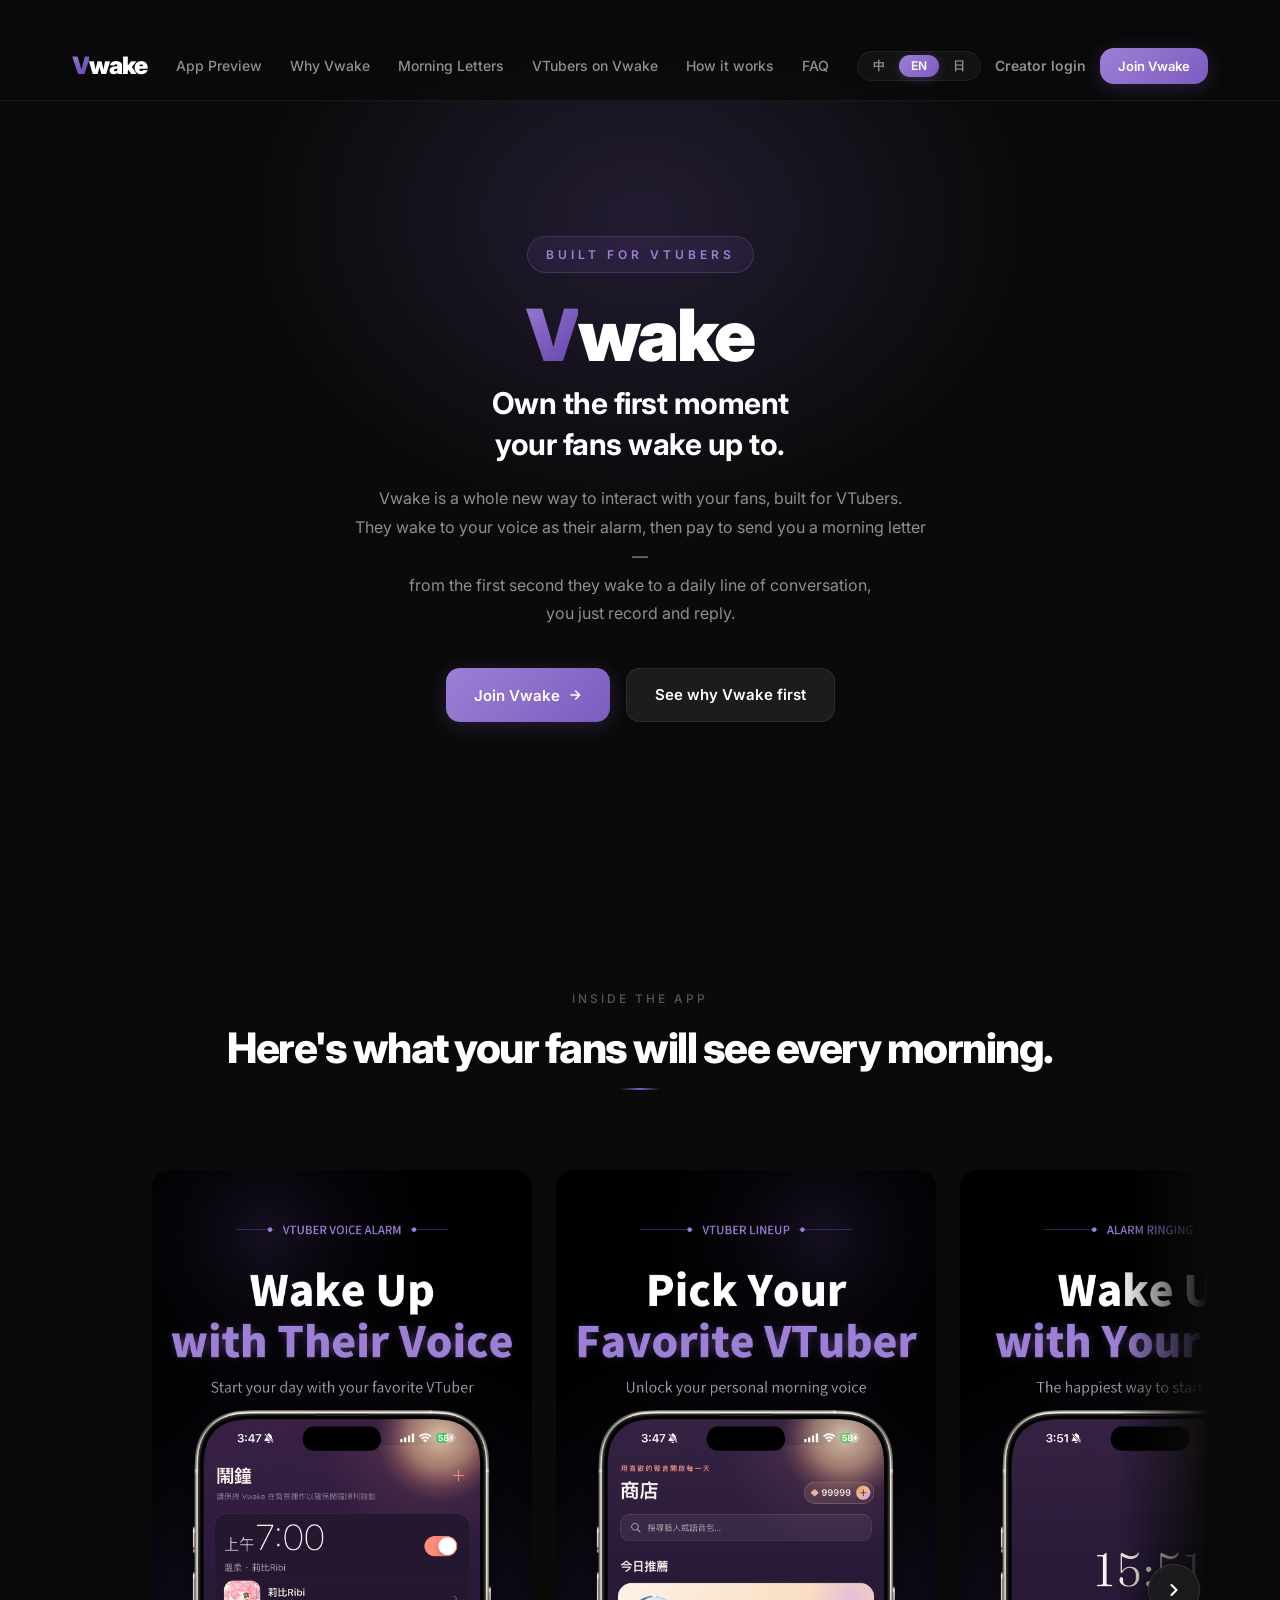
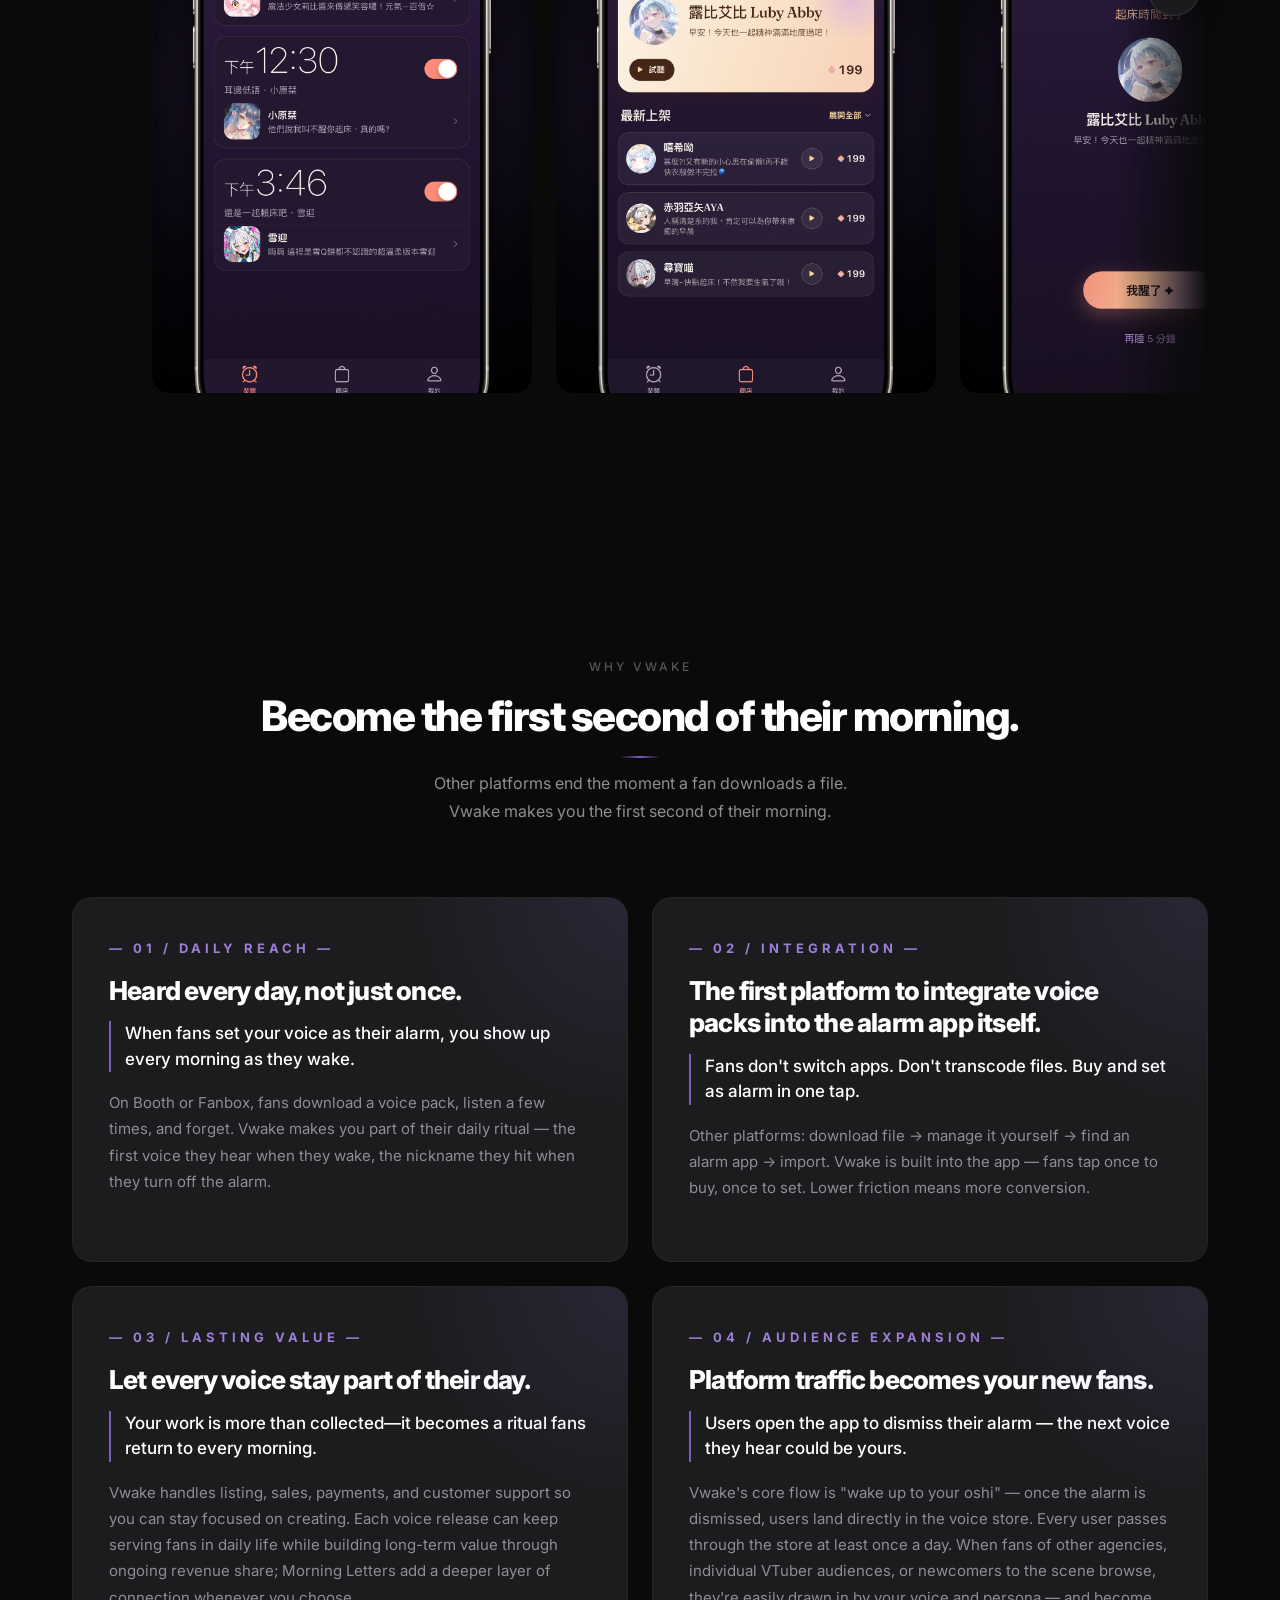
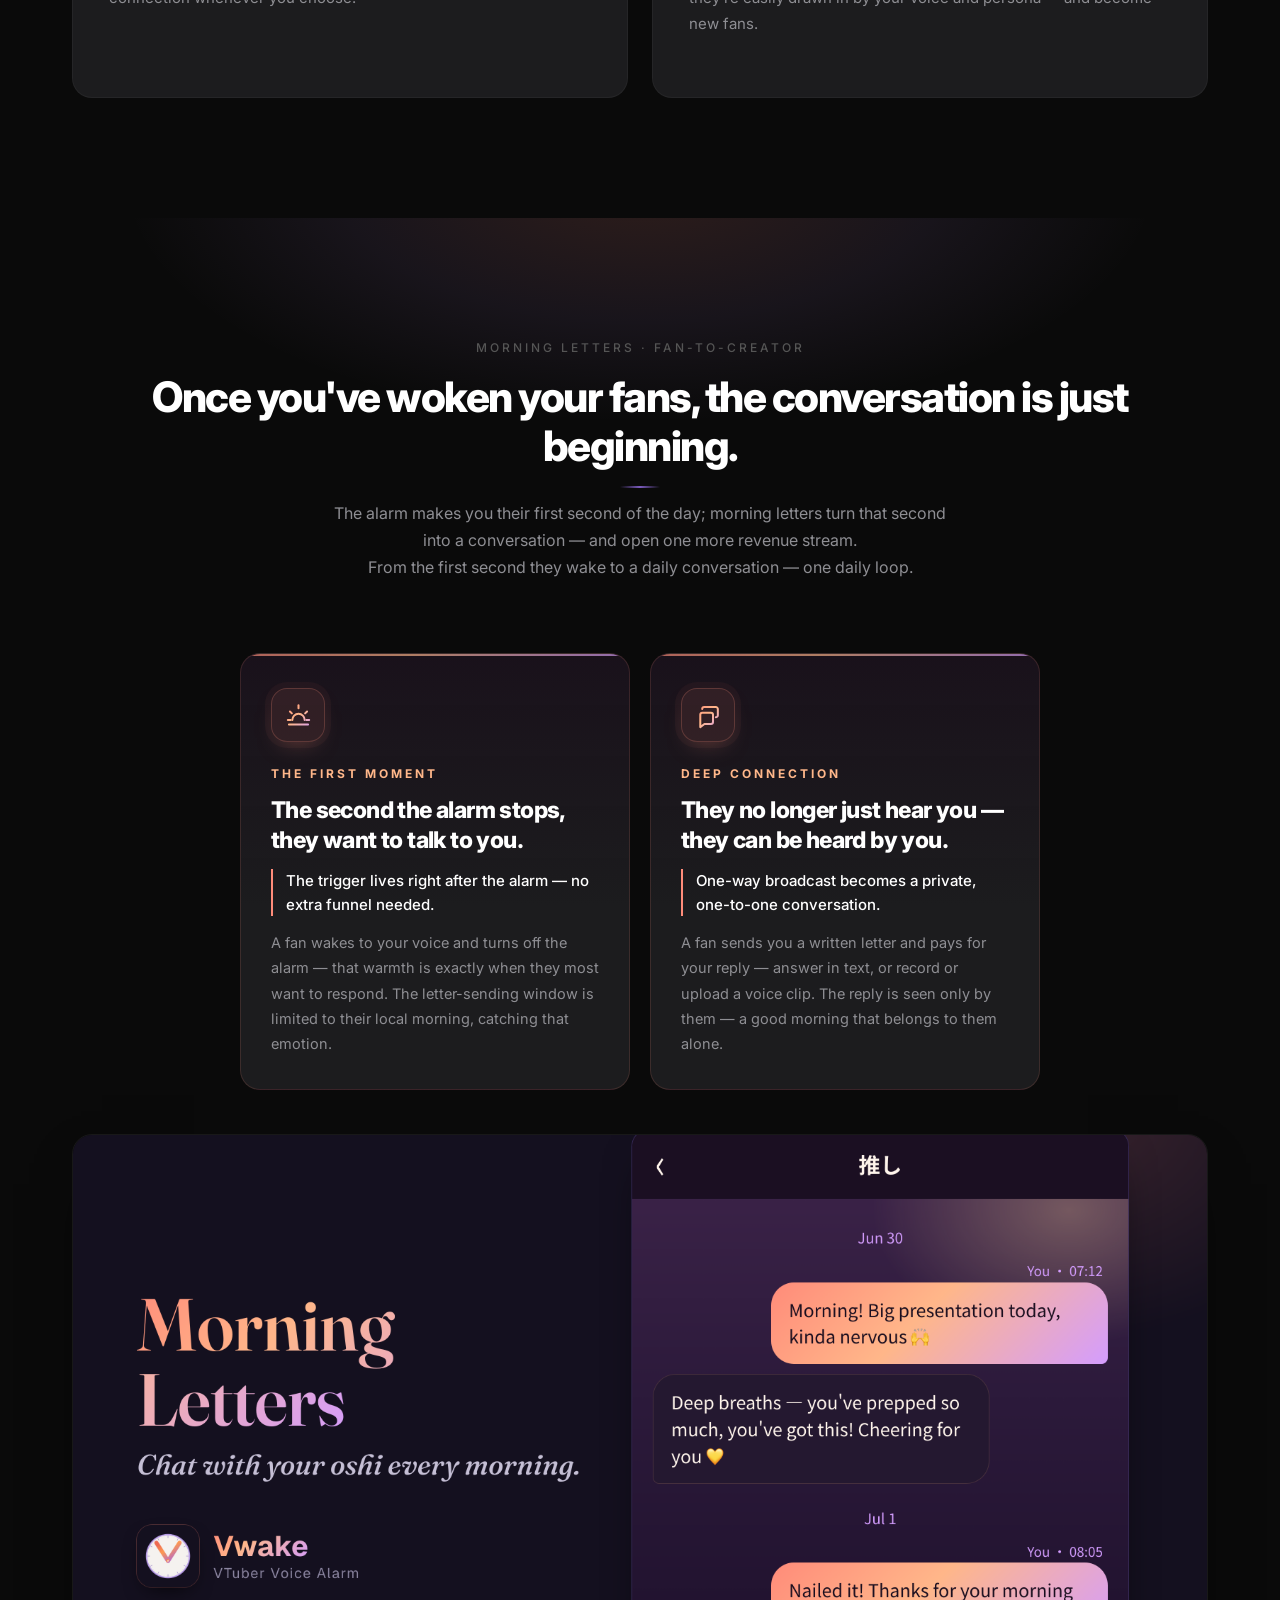
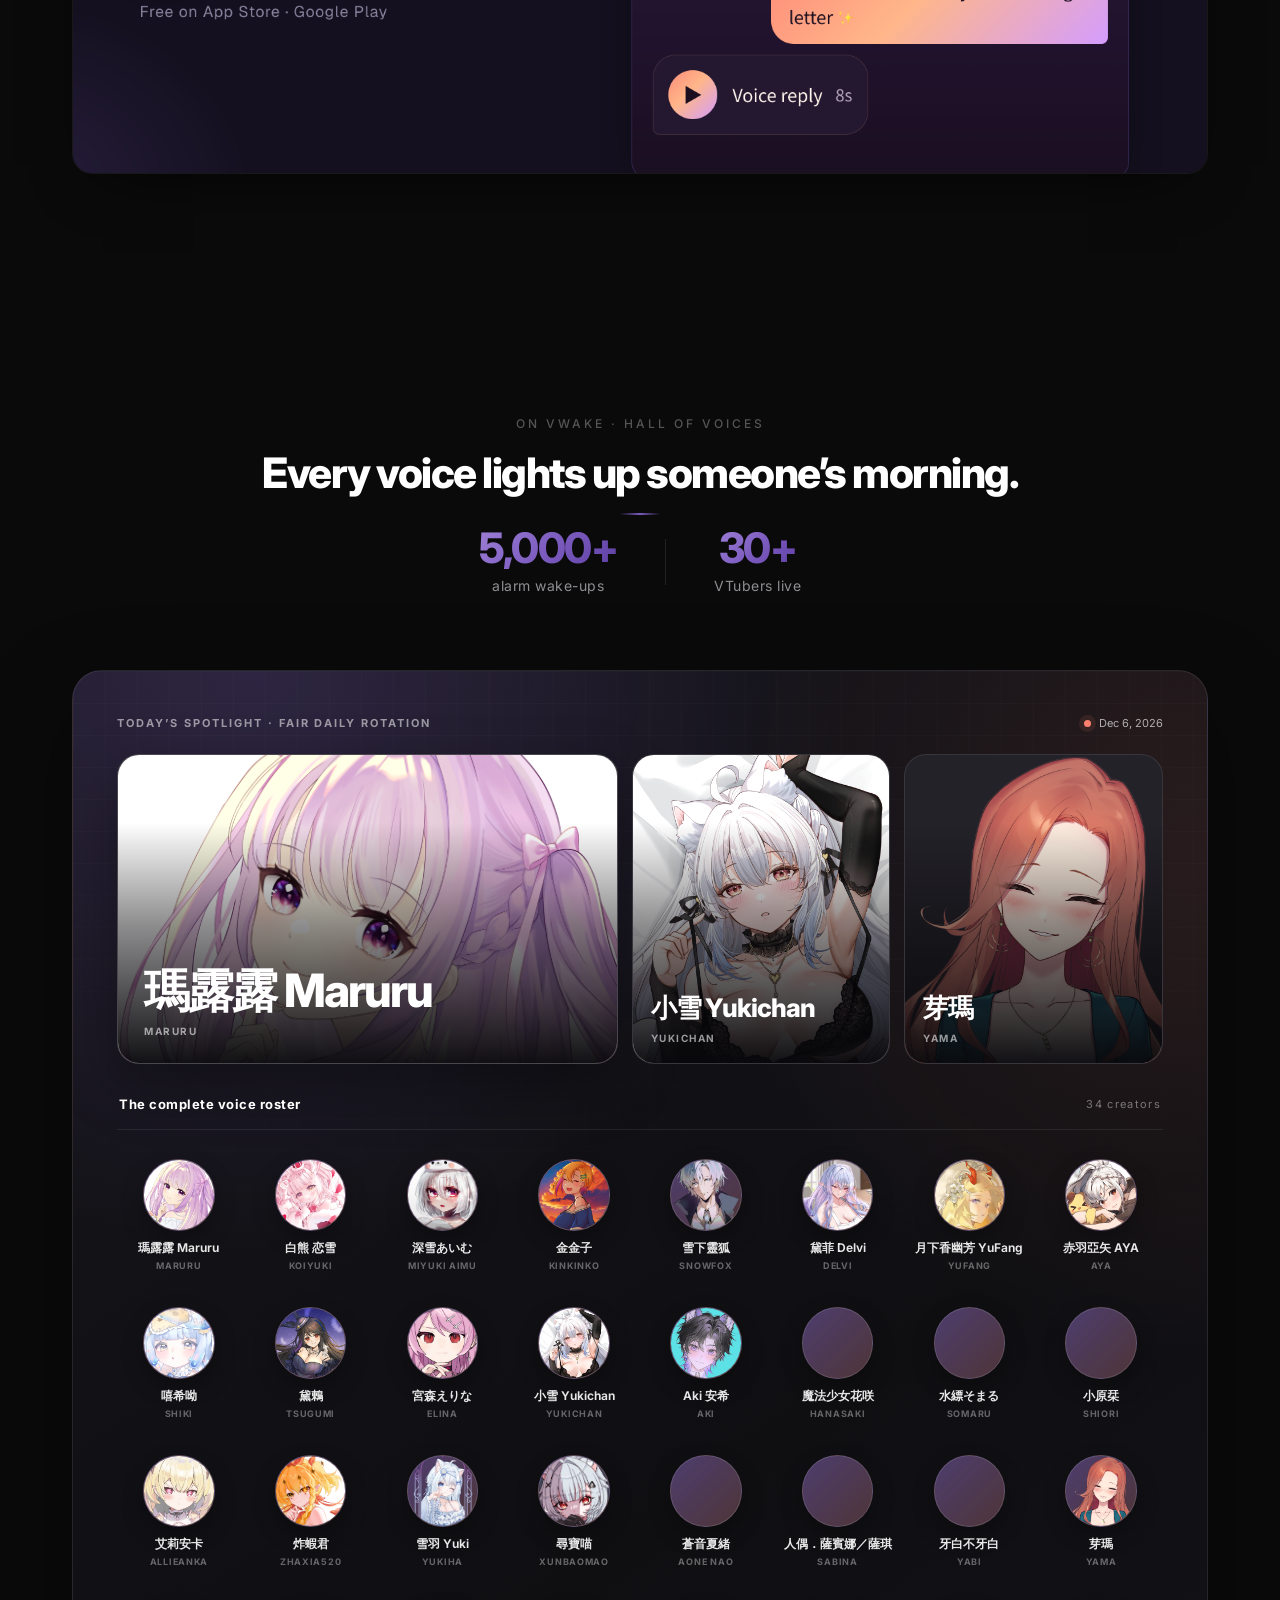
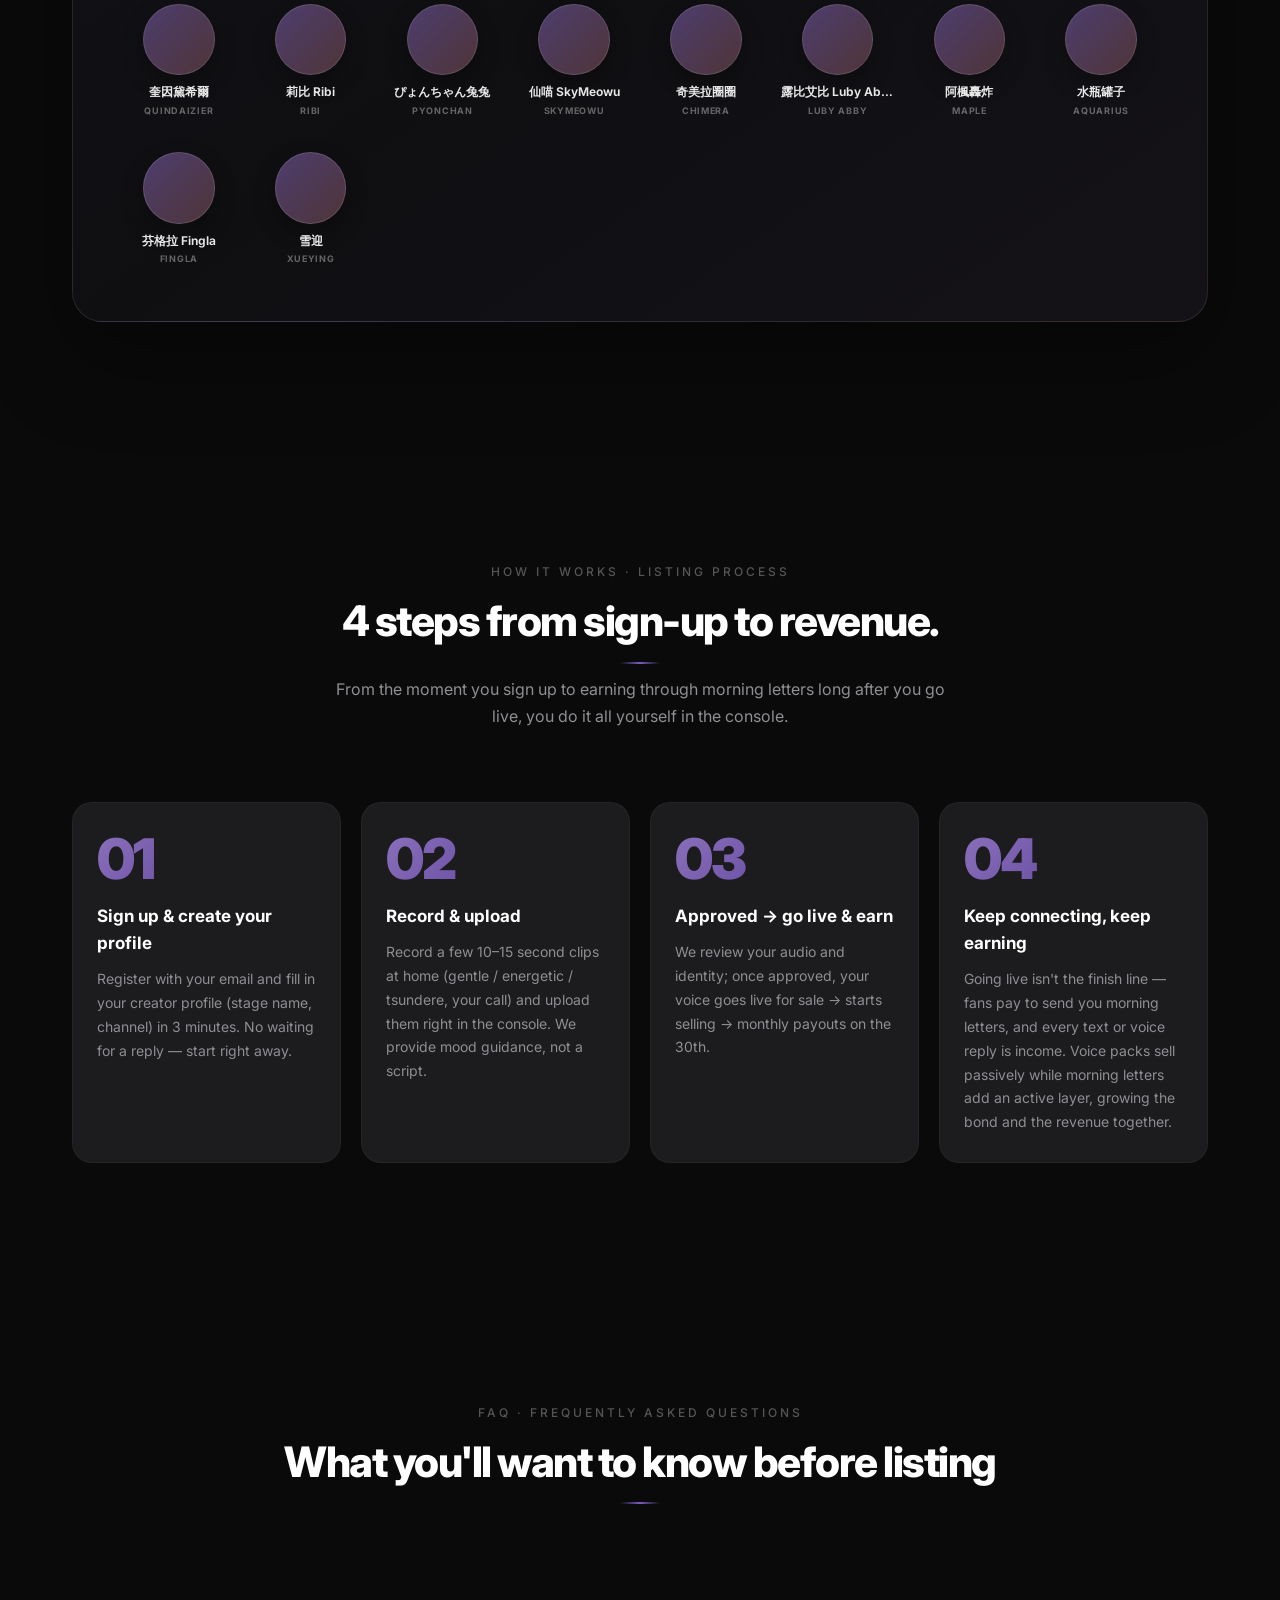
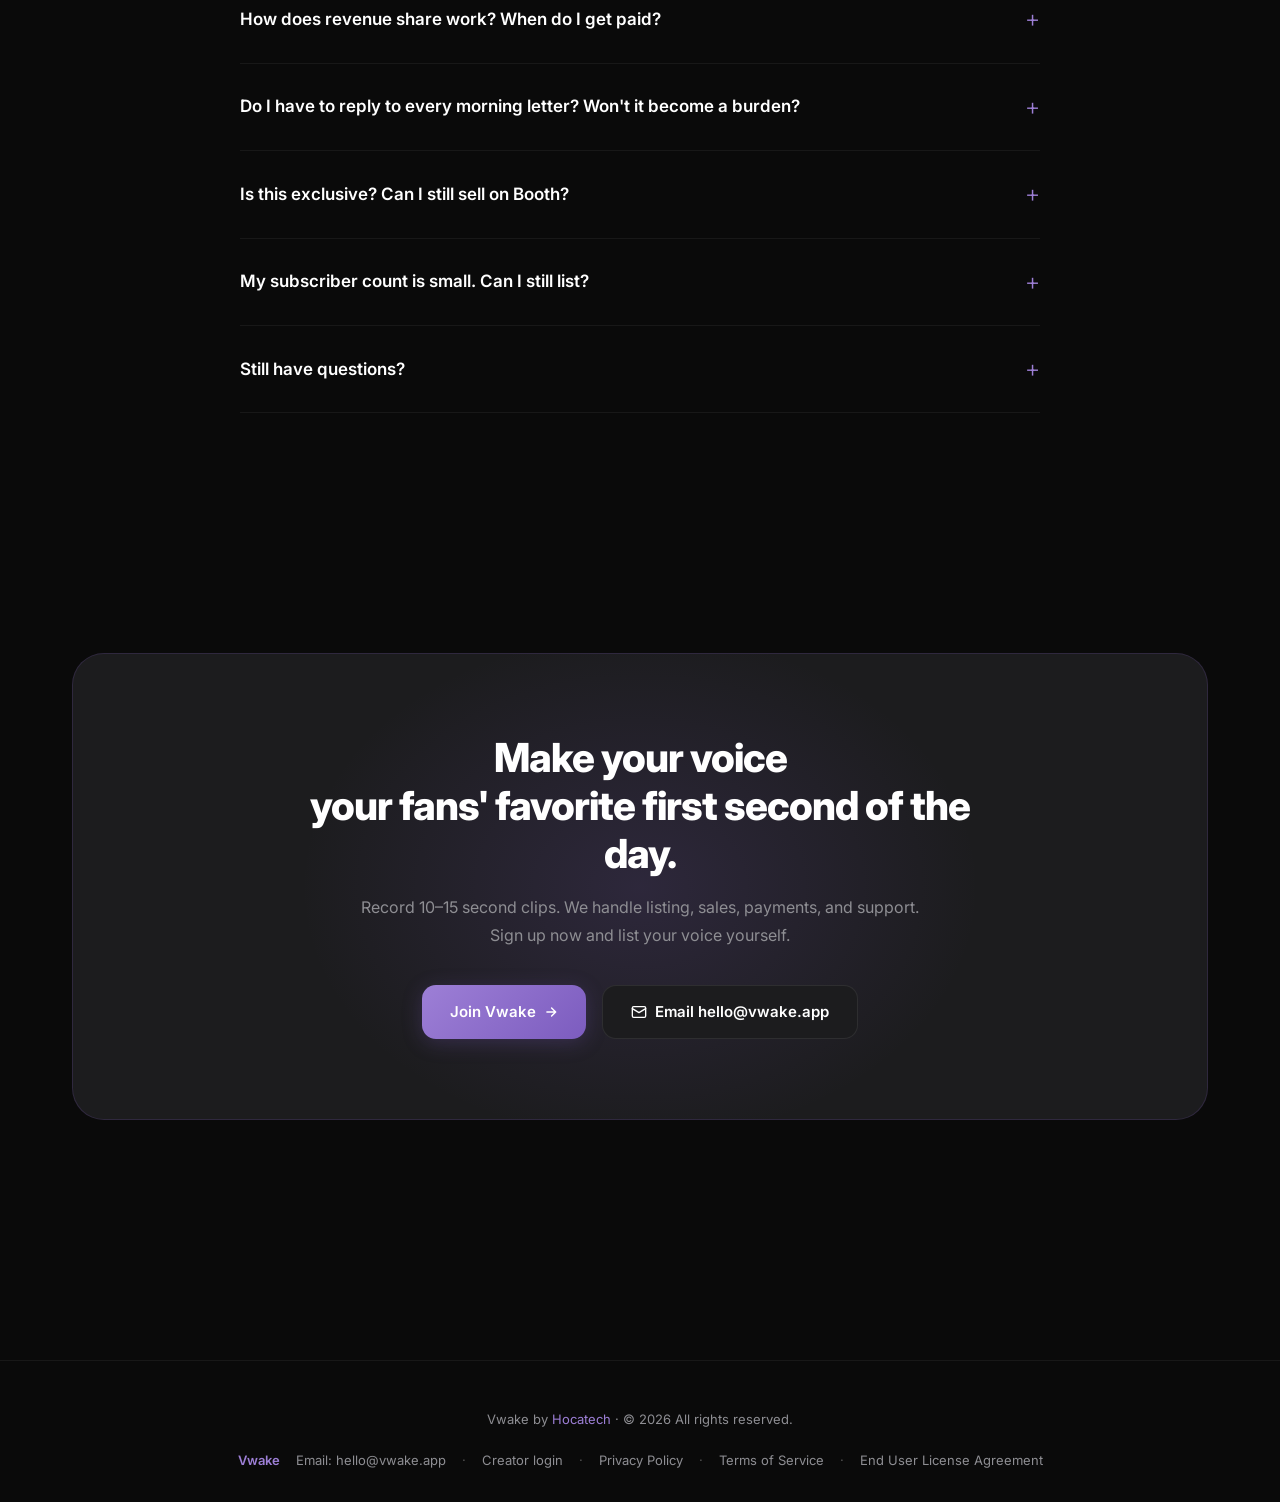
==== commit c997f782: "feat(site): add fair Hall of Voices roster" ====
--- a/en/index.html
+++ b/en/index.html
@@ -68,6 +68,7 @@
 <link rel="apple-touch-icon" sizes="180x180" href="/assets/icons/apple-touch-icon.png">
 <link rel="icon" type="image/png" sizes="192x192" href="/assets/icons/icon-192.png">
 <link rel="icon" type="image/png" sizes="512x512" href="/assets/icons/icon-512.png">
+<link rel="stylesheet" href="/assets/hall-of-voices.css">
 <style>
   :root {
     --bg: #0a0a0a;
@@ -388,64 +389,6 @@
   .rstat-label { font-size: 14px; color: var(--text-muted); letter-spacing: 0.5px; }
   .rstat-sep { width: 1px; height: 46px; background: rgba(255,255,255,0.1); }
   @media (max-width: 540px) { .roster-stats { gap: 30px; } .rstat-num { font-size: 34px; } }
-
-  /* ROSTER (marquee) */
-  .roster-marquee {
-    position: relative;
-    overflow: hidden;
-    mask-image: linear-gradient(90deg, transparent, #000 6%, #000 94%, transparent);
-    -webkit-mask-image: linear-gradient(90deg, transparent, #000 6%, #000 94%, transparent);
-  }
-  .roster-track {
-    display: flex;
-    gap: 14px;
-    width: max-content;
-    animation: roster-scroll 60s linear infinite;
-  }
-  .roster-track:hover { animation-play-state: paused; }
-  @keyframes roster-scroll {
-    from { transform: translateX(0); }
-    to   { transform: translateX(-50%); }
-  }
-  @media (prefers-reduced-motion: reduce) {
-    .roster-track { animation: none; }
-  }
-
-  .roster-card {
-    flex: 0 0 auto;
-    width: 132px;
-    background: var(--surface);
-    border-radius: 16px;
-    padding: 16px 12px 14px;
-    border: 1px solid rgba(255, 255, 255, 0.04);
-    text-align: center;
-  }
-  .roster-avatar {
-    width: 56px; height: 56px;
-    border-radius: 50%;
-    background: var(--gradient-soft);
-    margin: 0 auto 10px;
-    border: 2px solid rgba(124, 92, 191, 0.3);
-    overflow: hidden;
-  }
-  .roster-avatar img {
-    width: 100%; height: 100%;
-    object-fit: cover;
-    display: block;
-  }
-  .roster-name {
-    font-size: 13px; font-weight: 600;
-    white-space: nowrap;
-    overflow: hidden;
-    text-overflow: ellipsis;
-  }
-  .roster-meta {
-    font-size: 11px; color: var(--text-muted);
-    margin-top: 2px;
-    white-space: nowrap;
-    overflow: hidden;
-    text-overflow: ellipsis;
-  }
 
   /* APP PREVIEW STRIP */
   .preview-frame { position: relative; }
@@ -990,8 +933,8 @@
 <section class="section" id="roster">
   <div class="container">
     <div class="section-header">
-      <div class="section-label">On Vwake · VTubers Already Listed</div>
-      <h2 class="section-title">These voices are already waking fans.</h2>
+      <div class="section-label">On Vwake · Hall of Voices</div>
+      <h2 class="section-title">Every voice lights up someone’s morning.</h2>
       <div class="divider"></div>
       <div class="roster-stats">
         <div class="rstat"><span class="rstat-num">5,000+</span><span class="rstat-label">alarm wake-ups</span></div>
@@ -1000,52 +943,195 @@
       </div>
     </div>
 
-    <div class="roster-marquee">
-      <div class="roster-track">
-        <div class="roster-card"><div class="roster-avatar"><img src="/assets/creators/avatars/pyonchan.png" alt="Pyonchan"></div><div class="roster-name">ぴょんちゃん兔兔</div><div class="roster-meta">Pyonchan</div></div>
-        <div class="roster-card"><div class="roster-avatar"><img src="/assets/creators/avatars/fingla.png" alt="Fingla"></div><div class="roster-name">Fingla 芬格拉</div><div class="roster-meta">Fingla</div></div>
-        <div class="roster-card"><div class="roster-avatar"><img src="/assets/creators/avatars/afeng.png" alt="Maple"></div><div class="roster-name">阿楓轟炸</div><div class="roster-meta">Maple</div></div>
-        <div class="roster-card"><div class="roster-avatar"><img src="/assets/creators/avatars/ohara-shiori.png" alt="Ohara Shiori"></div><div class="roster-name">小原栞</div><div class="roster-meta">Ohara Shiori</div></div>
-        <div class="roster-card"><div class="roster-avatar"><img src="/assets/creators/avatars/skymeowu.png" alt="SkyMeowu"></div><div class="roster-name">仙喵 SkyMeowu</div><div class="roster-meta">SkyMeowu</div></div>
-        <div class="roster-card"><div class="roster-avatar"><img src="/assets/creators/avatars/chimera.png" alt="Chimera"></div><div class="roster-name">奇美拉圈圈</div><div class="roster-meta">Chimera</div></div>
-        <div class="roster-card"><div class="roster-avatar"><img src="/assets/creators/avatars/maruru.png" alt="Maruru"></div><div class="roster-name">瑪露露 Maruru</div><div class="roster-meta">Maruru</div></div>
-        <div class="roster-card"><div class="roster-avatar"><img src="/assets/creators/avatars/shirakuma-koiyuki.png" alt="Shirokuma koiyuki"></div><div class="roster-name">白熊恋雪</div><div class="roster-meta">Shirokuma koiyuki</div></div>
-        <div class="roster-card"><div class="roster-avatar"><img src="/assets/creators/avatars/ribi.png" alt="Ribi"></div><div class="roster-name">莉比 Ribi</div><div class="roster-meta">Ribi</div></div>
-        <div class="roster-card"><div class="roster-avatar"><img src="/assets/creators/avatars/yukime.jpg" alt="Yukime"></div><div class="roster-name">雪迎</div><div class="roster-meta">Yukime</div></div>
-        <div class="roster-card"><div class="roster-avatar"><img src="/assets/creators/avatars/aquarius.png" alt="Aquarius"></div><div class="roster-name">水瓶罐子</div><div class="roster-meta">Aquarius</div></div>
-        <div class="roster-card"><div class="roster-avatar"><img src="/assets/creators/avatars/yukiha.png" alt="Yukiha"></div><div class="roster-name">雪羽</div><div class="roster-meta">Yukiha</div></div>
-        <div class="roster-card"><div class="roster-avatar"><img src="/assets/creators/avatars/eliannka.png" alt="Eliannka"></div><div class="roster-name">艾莉安卡</div><div class="roster-meta">Eliannka</div></div>
-        <div class="roster-card"><div class="roster-avatar"><img src="/assets/creators/avatars/miyuki-aimu.jpg" alt="Miyuki Aimu"></div><div class="roster-name">深雪あいむ</div><div class="roster-meta">Miyuki Aimu</div></div>
-        <div class="roster-card"><div class="roster-avatar"><img src="/assets/creators/avatars/abby-ruby.png" alt="Abby Ruby"></div><div class="roster-name">艾比露比</div><div class="roster-meta">Abby Ruby</div></div>
-        <div class="roster-card"><div class="roster-avatar"><img src="/assets/creators/avatars/aone-natsuo.png" alt="Aone Natsuo"></div><div class="roster-name">蒼音夏緒</div><div class="roster-meta">Aone Natsuo</div></div>
-        <div class="roster-card"><div class="roster-avatar"><img src="/assets/creators/avatars/kinkinko.jpg" alt="Kinkinko"></div><div class="roster-name">金金子</div><div class="roster-meta">Kinkinko</div></div>
-        <div class="roster-card"><div class="roster-avatar"><img src="/assets/creators/avatars/yukishita-reiko.png" alt="Yukishita Reiko"></div><div class="roster-name">雪下靈狐</div><div class="roster-meta">Yukishita Reiko</div></div>
-
-        <div class="roster-card" aria-hidden="true"><div class="roster-avatar"><img src="/assets/creators/avatars/pyonchan.png" alt=""></div><div class="roster-name">ぴょんちゃん兔兔</div><div class="roster-meta">Pyonchan</div></div>
-        <div class="roster-card" aria-hidden="true"><div class="roster-avatar"><img src="/assets/creators/avatars/fingla.png" alt=""></div><div class="roster-name">Fingla 芬格拉</div><div class="roster-meta">Fingla</div></div>
-        <div class="roster-card" aria-hidden="true"><div class="roster-avatar"><img src="/assets/creators/avatars/afeng.png" alt=""></div><div class="roster-name">阿楓轟炸</div><div class="roster-meta">Maple</div></div>
-        <div class="roster-card" aria-hidden="true"><div class="roster-avatar"><img src="/assets/creators/avatars/ohara-shiori.png" alt=""></div><div class="roster-name">小原栞</div><div class="roster-meta">Ohara Shiori</div></div>
-        <div class="roster-card" aria-hidden="true"><div class="roster-avatar"><img src="/assets/creators/avatars/skymeowu.png" alt=""></div><div class="roster-name">仙喵 SkyMeowu</div><div class="roster-meta">SkyMeowu</div></div>
-        <div class="roster-card" aria-hidden="true"><div class="roster-avatar"><img src="/assets/creators/avatars/chimera.png" alt=""></div><div class="roster-name">奇美拉圈圈</div><div class="roster-meta">Chimera</div></div>
-        <div class="roster-card" aria-hidden="true"><div class="roster-avatar"><img src="/assets/creators/avatars/maruru.png" alt=""></div><div class="roster-name">瑪露露 Maruru</div><div class="roster-meta">Maruru</div></div>
-        <div class="roster-card" aria-hidden="true"><div class="roster-avatar"><img src="/assets/creators/avatars/shirakuma-koiyuki.png" alt=""></div><div class="roster-name">白熊恋雪</div><div class="roster-meta">Shirokuma koiyuki</div></div>
-        <div class="roster-card" aria-hidden="true"><div class="roster-avatar"><img src="/assets/creators/avatars/ribi.png" alt=""></div><div class="roster-name">莉比 Ribi</div><div class="roster-meta">Ribi</div></div>
-        <div class="roster-card" aria-hidden="true"><div class="roster-avatar"><img src="/assets/creators/avatars/yukime.jpg" alt=""></div><div class="roster-name">雪迎</div><div class="roster-meta">Yukime</div></div>
-        <div class="roster-card" aria-hidden="true"><div class="roster-avatar"><img src="/assets/creators/avatars/aquarius.png" alt=""></div><div class="roster-name">水瓶罐子</div><div class="roster-meta">Aquarius</div></div>
-        <div class="roster-card" aria-hidden="true"><div class="roster-avatar"><img src="/assets/creators/avatars/yukiha.png" alt=""></div><div class="roster-name">雪羽</div><div class="roster-meta">Yukiha</div></div>
-        <div class="roster-card" aria-hidden="true"><div class="roster-avatar"><img src="/assets/creators/avatars/eliannka.png" alt=""></div><div class="roster-name">艾莉安卡</div><div class="roster-meta">Eliannka</div></div>
-        <div class="roster-card" aria-hidden="true"><div class="roster-avatar"><img src="/assets/creators/avatars/miyuki-aimu.jpg" alt=""></div><div class="roster-name">深雪あいむ</div><div class="roster-meta">Miyuki Aimu</div></div>
-        <div class="roster-card" aria-hidden="true"><div class="roster-avatar"><img src="/assets/creators/avatars/abby-ruby.png" alt=""></div><div class="roster-name">艾比露比</div><div class="roster-meta">Abby Ruby</div></div>
-        <div class="roster-card" aria-hidden="true"><div class="roster-avatar"><img src="/assets/creators/avatars/aone-natsuo.png" alt=""></div><div class="roster-name">蒼音夏緒</div><div class="roster-meta">Aone Natsuo</div></div>
-        <div class="roster-card" aria-hidden="true"><div class="roster-avatar"><img src="/assets/creators/avatars/kinkinko.jpg" alt=""></div><div class="roster-name">金金子</div><div class="roster-meta">Kinkinko</div></div>
-        <div class="roster-card" aria-hidden="true"><div class="roster-avatar"><img src="/assets/creators/avatars/yukishita-reiko.png" alt=""></div><div class="roster-name">雪下靈狐</div><div class="roster-meta">Yukishita Reiko</div></div>
-      </div>
-    </div>
-
+    <div class="hall-of-voices" data-hall-of-voices data-spotlight-offsets="0,11,23" lang="en">
+      <div class="hall-topline">
+        <div class="hall-kicker">Today’s spotlight · Fair daily rotation</div>
+        <div class="hall-rotation"><span data-rotation-date></span></div>
+      </div>
+      <div class="hall-stage" data-hall-stage hidden>
+        <article class="hall-spotlight" data-spotlight-slot="0"></article>
+        <article class="hall-spotlight" data-spotlight-slot="1"></article>
+        <article class="hall-spotlight" data-spotlight-slot="2"></article>
+      </div>
+      <div class="hall-roster-head">
+        <div class="hall-roster-title">The complete voice roster</div>
+        <div class="hall-roster-count">34 creators</div>
+      </div>
+      <div class="hall-roster" data-hall-roster>
+        <article class="hall-card" data-creator-id="shiori">
+          <div class="hall-card-avatar"><img src="/assets/creators/avatars/shiori.png" alt="小原栞" width="96" height="96" loading="lazy" decoding="async"></div>
+          <div class="hall-card-name">小原栞</div>
+          <div class="hall-card-meta">SHIORI</div>
+        </article>
+        <article class="hall-card" data-creator-id="allieanka">
+          <div class="hall-card-avatar"><img src="/assets/creators/avatars/allieanka.png" alt="艾莉安卡" width="96" height="96" loading="lazy" decoding="async"></div>
+          <div class="hall-card-name">艾莉安卡</div>
+          <div class="hall-card-meta">ALLIEANKA</div>
+        </article>
+        <article class="hall-card" data-creator-id="zhaxia520">
+          <div class="hall-card-avatar"><img src="/assets/creators/avatars/zhaxia520.png" alt="炸蝦君" width="96" height="96" loading="lazy" decoding="async"></div>
+          <div class="hall-card-name">炸蝦君</div>
+          <div class="hall-card-meta">ZHAXIA520</div>
+        </article>
+        <article class="hall-card" data-creator-id="yukiha">
+          <div class="hall-card-avatar"><img src="/assets/creators/avatars/yukiha.png" alt="雪羽 Yuki" width="96" height="96" loading="lazy" decoding="async"></div>
+          <div class="hall-card-name">雪羽 Yuki</div>
+          <div class="hall-card-meta">YUKIHA</div>
+        </article>
+        <article class="hall-card" data-creator-id="xunbaomao">
+          <div class="hall-card-avatar"><img src="/assets/creators/avatars/xunbaomao.png" alt="尋寶喵" width="96" height="96" loading="lazy" decoding="async"></div>
+          <div class="hall-card-name">尋寶喵</div>
+          <div class="hall-card-meta">XUNBAOMAO</div>
+        </article>
+        <article class="hall-card" data-creator-id="aone_nao">
+          <div class="hall-card-avatar"><img src="/assets/creators/avatars/aone_nao.png" alt="蒼音夏緒" width="96" height="96" loading="lazy" decoding="async"></div>
+          <div class="hall-card-name">蒼音夏緒</div>
+          <div class="hall-card-meta">AONE NAO</div>
+        </article>
+        <article class="hall-card" data-creator-id="sabina">
+          <div class="hall-card-avatar"><img src="/assets/creators/avatars/sabina.png" alt="人偶．薩賓娜／薩琪" width="96" height="96" loading="lazy" decoding="async"></div>
+          <div class="hall-card-name">人偶．薩賓娜／薩琪</div>
+          <div class="hall-card-meta">SABINA</div>
+        </article>
+        <article class="hall-card" data-creator-id="yabi">
+          <div class="hall-card-avatar"><img src="/assets/creators/avatars/yabi.png" alt="牙白不牙白" width="96" height="96" loading="lazy" decoding="async"></div>
+          <div class="hall-card-name">牙白不牙白</div>
+          <div class="hall-card-meta">YABI</div>
+        </article>
+        <article class="hall-card" data-creator-id="ucrhlzl1kx0bzsiehkrfakrg">
+          <div class="hall-card-avatar"><img src="/assets/creators/avatars/ucrhlzl1kx0bzsiehkrfakrg.png" alt="芽瑪" width="96" height="96" loading="lazy" decoding="async"></div>
+          <div class="hall-card-name">芽瑪</div>
+          <div class="hall-card-meta">YAMA</div>
+        </article>
+        <article class="hall-card" data-creator-id="quindaizier">
+          <div class="hall-card-avatar"><img src="/assets/creators/avatars/quindaizier.png" alt="奎因黛希爾" width="96" height="96" loading="lazy" decoding="async"></div>
+          <div class="hall-card-name">奎因黛希爾</div>
+          <div class="hall-card-meta">QUINDAIZIER</div>
+        </article>
+        <article class="hall-card" data-creator-id="ribi">
+          <div class="hall-card-avatar"><img src="/assets/creators/avatars/ribi.png" alt="莉比 Ribi" width="96" height="96" loading="lazy" decoding="async"></div>
+          <div class="hall-card-name">莉比 Ribi</div>
+          <div class="hall-card-meta">RIBI</div>
+        </article>
+        <article class="hall-card" data-creator-id="pyonchan">
+          <div class="hall-card-avatar"><img src="/assets/creators/avatars/pyonchan.png" alt="ぴょんちゃん兔兔" width="96" height="96" loading="lazy" decoding="async"></div>
+          <div class="hall-card-name">ぴょんちゃん兔兔</div>
+          <div class="hall-card-meta">PYONCHAN</div>
+        </article>
+        <article class="hall-card" data-creator-id="skymeowu">
+          <div class="hall-card-avatar"><img src="/assets/creators/avatars/skymeowu.png" alt="仙喵 SkyMeowu" width="96" height="96" loading="lazy" decoding="async"></div>
+          <div class="hall-card-name">仙喵 SkyMeowu</div>
+          <div class="hall-card-meta">SKYMEOWU</div>
+        </article>
+        <article class="hall-card" data-creator-id="chimera">
+          <div class="hall-card-avatar"><img src="/assets/creators/avatars/chimera.png" alt="奇美拉圈圈" width="96" height="96" loading="lazy" decoding="async"></div>
+          <div class="hall-card-name">奇美拉圈圈</div>
+          <div class="hall-card-meta">CHIMERA</div>
+        </article>
+        <article class="hall-card" data-creator-id="luby_abby">
+          <div class="hall-card-avatar"><img src="/assets/creators/avatars/luby_abby.png" alt="露比艾比 Luby Abby" width="96" height="96" loading="lazy" decoding="async"></div>
+          <div class="hall-card-name">露比艾比 Luby Abby</div>
+          <div class="hall-card-meta">LUBY ABBY</div>
+        </article>
+        <article class="hall-card" data-creator-id="maple">
+          <div class="hall-card-avatar"><img src="/assets/creators/avatars/maple.png" alt="阿楓轟炸" width="96" height="96" loading="lazy" decoding="async"></div>
+          <div class="hall-card-name">阿楓轟炸</div>
+          <div class="hall-card-meta">MAPLE</div>
+        </article>
+        <article class="hall-card" data-creator-id="aquariusgirl">
+          <div class="hall-card-avatar"><img src="/assets/creators/avatars/aquariusgirl.png" alt="水瓶罐子" width="96" height="96" loading="lazy" decoding="async"></div>
+          <div class="hall-card-name">水瓶罐子</div>
+          <div class="hall-card-meta">AQUARIUS</div>
+        </article>
+        <article class="hall-card" data-creator-id="fingla">
+          <div class="hall-card-avatar"><img src="/assets/creators/avatars/fingla.png" alt="芬格拉 Fingla" width="96" height="96" loading="lazy" decoding="async"></div>
+          <div class="hall-card-name">芬格拉 Fingla</div>
+          <div class="hall-card-meta">FINGLA</div>
+        </article>
+        <article class="hall-card" data-creator-id="xueying">
+          <div class="hall-card-avatar"><img src="/assets/creators/avatars/xueying.jpg" alt="雪迎" width="96" height="96" loading="lazy" decoding="async"></div>
+          <div class="hall-card-name">雪迎</div>
+          <div class="hall-card-meta">XUEYING</div>
+        </article>
+        <article class="hall-card" data-creator-id="maruru">
+          <div class="hall-card-avatar"><img src="/assets/creators/avatars/maruru.png" alt="瑪露露 Maruru" width="96" height="96" loading="lazy" decoding="async"></div>
+          <div class="hall-card-name">瑪露露 Maruru</div>
+          <div class="hall-card-meta">MARURU</div>
+        </article>
+        <article class="hall-card" data-creator-id="koiyuki">
+          <div class="hall-card-avatar"><img src="/assets/creators/avatars/koiyuki.png" alt="白熊 恋雪" width="96" height="96" loading="lazy" decoding="async"></div>
+          <div class="hall-card-name">白熊 恋雪</div>
+          <div class="hall-card-meta">KOIYUKI</div>
+        </article>
+        <article class="hall-card" data-creator-id="miyuki_aimu">
+          <div class="hall-card-avatar"><img src="/assets/creators/avatars/miyuki_aimu.jpg" alt="深雪あいむ" width="96" height="96" loading="lazy" decoding="async"></div>
+          <div class="hall-card-name">深雪あいむ</div>
+          <div class="hall-card-meta">MIYUKI AIMU</div>
+        </article>
+        <article class="hall-card" data-creator-id="kinkinko">
+          <div class="hall-card-avatar"><img src="/assets/creators/avatars/kinkinko.jpg" alt="金金子" width="96" height="96" loading="lazy" decoding="async"></div>
+          <div class="hall-card-name">金金子</div>
+          <div class="hall-card-meta">KINKINKO</div>
+        </article>
+        <article class="hall-card" data-creator-id="snowfox">
+          <div class="hall-card-avatar"><img src="/assets/creators/avatars/snowfox.png" alt="雪下靈狐" width="96" height="96" loading="lazy" decoding="async"></div>
+          <div class="hall-card-name">雪下靈狐</div>
+          <div class="hall-card-meta">SNOWFOX</div>
+        </article>
+        <article class="hall-card" data-creator-id="delvi">
+          <div class="hall-card-avatar"><img src="/assets/creators/avatars/delvi.png" alt="黛菲 Delvi" width="96" height="96" loading="lazy" decoding="async"></div>
+          <div class="hall-card-name">黛菲 Delvi</div>
+          <div class="hall-card-meta">DELVI</div>
+        </article>
+        <article class="hall-card" data-creator-id="yufang">
+          <div class="hall-card-avatar"><img src="/assets/creators/avatars/yufang.png" alt="月下香幽芳 YuFang" width="96" height="96" loading="lazy" decoding="async"></div>
+          <div class="hall-card-name">月下香幽芳 YuFang</div>
+          <div class="hall-card-meta">YUFANG</div>
+        </article>
+        <article class="hall-card" data-creator-id="aya">
+          <div class="hall-card-avatar"><img src="/assets/creators/avatars/aya.png" alt="赤羽亞矢 AYA" width="96" height="96" loading="lazy" decoding="async"></div>
+          <div class="hall-card-name">赤羽亞矢 AYA</div>
+          <div class="hall-card-meta">AYA</div>
+        </article>
+        <article class="hall-card" data-creator-id="shiki">
+          <div class="hall-card-avatar"><img src="/assets/creators/avatars/shiki.png" alt="嘻希呦" width="96" height="96" loading="lazy" decoding="async"></div>
+          <div class="hall-card-name">嘻希呦</div>
+          <div class="hall-card-meta">SHIKI</div>
+        </article>
+        <article class="hall-card" data-creator-id="tsugumi">
+          <div class="hall-card-avatar"><img src="/assets/creators/avatars/tsugumi.png" alt="黛鶇" width="96" height="96" loading="lazy" decoding="async"></div>
+          <div class="hall-card-name">黛鶇</div>
+          <div class="hall-card-meta">TSUGUMI</div>
+        </article>
+        <article class="hall-card" data-creator-id="elina">
+          <div class="hall-card-avatar"><img src="/assets/creators/avatars/elina.png" alt="宮森えりな" width="96" height="96" loading="lazy" decoding="async"></div>
+          <div class="hall-card-name">宮森えりな</div>
+          <div class="hall-card-meta">ELINA</div>
+        </article>
+        <article class="hall-card" data-creator-id="yukichan">
+          <div class="hall-card-avatar"><img src="/assets/creators/avatars/yukichan.jpg" alt="小雪 Yukichan" width="96" height="96" loading="lazy" decoding="async"></div>
+          <div class="hall-card-name">小雪 Yukichan</div>
+          <div class="hall-card-meta">YUKICHAN</div>
+        </article>
+        <article class="hall-card" data-creator-id="aki">
+          <div class="hall-card-avatar"><img src="/assets/creators/avatars/aki.png" alt="Aki 安希" width="96" height="96" loading="lazy" decoding="async"></div>
+          <div class="hall-card-name">Aki 安希</div>
+          <div class="hall-card-meta">AKI</div>
+        </article>
+        <article class="hall-card" data-creator-id="hanasaki">
+          <div class="hall-card-avatar"><img src="/assets/creators/avatars/hanasaki.png" alt="魔法少女花咲" width="96" height="96" loading="lazy" decoding="async"></div>
+          <div class="hall-card-name">魔法少女花咲</div>
+          <div class="hall-card-meta">HANASAKI</div>
+        </article>
+        <article class="hall-card" data-creator-id="somaru">
+          <div class="hall-card-avatar"><img src="/assets/creators/avatars/somaru.png" alt="水縹そまる" width="96" height="96" loading="lazy" decoding="async"></div>
+          <div class="hall-card-name">水縹そまる</div>
+          <div class="hall-card-meta">SOMARU</div>
+        </article>
+      </div>
+    </div>
   </div>
 </section>
-
-<!-- ============ HOW IT WORKS ============ -->
 <section class="section" id="how">
   <div class="container">
     <div class="section-header">
@@ -1211,5 +1297,6 @@
   update();
 })();
 </script>
+<script type="module" src="/assets/hall-of-voices.mjs"></script>
 </body>
 </html>
--- a/assets/hall-of-voices.css
+++ b/assets/hall-of-voices.css
@@ -0,0 +1,191 @@
+.hall-of-voices {
+  --hall-coral: #ff806c;
+  position: relative;
+  overflow: hidden;
+  padding: clamp(22px, 4vw, 44px);
+  border: 1px solid rgba(255, 255, 255, 0.09);
+  border-radius: 30px;
+  background:
+    radial-gradient(circle at 16% 0%, rgba(124, 92, 191, 0.24), transparent 37%),
+    radial-gradient(circle at 100% 15%, rgba(255, 128, 108, 0.1), transparent 32%),
+    linear-gradient(145deg, #16151b 0%, #0f0f12 62%, #141217 100%);
+  box-shadow: 0 34px 90px rgba(0, 0, 0, 0.38);
+}
+
+.hall-of-voices::before {
+  content: '';
+  position: absolute;
+  inset: 0;
+  pointer-events: none;
+  background-image: linear-gradient(rgba(255,255,255,.018) 1px, transparent 1px), linear-gradient(90deg, rgba(255,255,255,.018) 1px, transparent 1px);
+  background-size: 32px 32px;
+  mask-image: linear-gradient(to bottom, #000, transparent 55%);
+}
+
+.hall-topline,
+.hall-roster-head {
+  position: relative;
+  z-index: 1;
+  display: flex;
+  align-items: center;
+  justify-content: space-between;
+  gap: 18px;
+}
+
+.hall-kicker {
+  color: rgba(255, 255, 255, 0.54);
+  font-size: 11px;
+  font-weight: 700;
+  letter-spacing: 0.18em;
+  text-transform: uppercase;
+}
+
+.hall-rotation {
+  display: inline-flex;
+  align-items: center;
+  gap: 8px;
+  color: rgba(255, 255, 255, 0.65);
+  font-size: 11px;
+}
+
+.hall-rotation::before {
+  content: '';
+  width: 7px;
+  height: 7px;
+  border-radius: 50%;
+  background: var(--hall-coral);
+  box-shadow: 0 0 0 5px rgba(255, 128, 108, 0.1);
+}
+
+.hall-stage {
+  position: relative;
+  z-index: 1;
+  display: grid;
+  grid-template-columns: 1.55fr 0.8fr 0.8fr;
+  gap: 14px;
+  margin: 22px 0 30px;
+}
+
+[data-hall-stage][hidden] { display: none; }
+
+.hall-spotlight {
+  position: relative;
+  min-width: 0;
+  min-height: 260px;
+  overflow: hidden;
+  border: 1px solid rgba(255,255,255,.09);
+  border-radius: 22px;
+  background: #242229;
+  isolation: isolate;
+}
+
+.hall-spotlight:first-child {
+  min-height: 310px;
+  border-color: rgba(255, 255, 255, 0.17);
+  box-shadow: 0 22px 55px rgba(0, 0, 0, 0.36);
+}
+
+.hall-spotlight-portrait,
+.hall-spotlight-portrait img {
+  position: absolute;
+  inset: 0;
+  width: 100%;
+  height: 100%;
+  margin: 0;
+}
+
+.hall-spotlight-portrait img {
+  object-fit: cover;
+  object-position: center 28%;
+  filter: saturate(.92) contrast(1.03);
+}
+
+.hall-spotlight::after {
+  content: '';
+  position: absolute;
+  z-index: 1;
+  inset: 0;
+  background: linear-gradient(to top, rgba(8, 8, 11, .96) 0%, rgba(8, 8, 11, .46) 45%, transparent 78%);
+}
+
+.hall-spotlight-copy {
+  position: absolute;
+  z-index: 2;
+  left: 18px;
+  right: 18px;
+  bottom: 17px;
+}
+
+.hall-spotlight:first-child .hall-spotlight-copy { left: 26px; bottom: 24px; }
+.hall-spotlight-name { font-size: clamp(18px, 2vw, 27px); font-weight: 800; letter-spacing: -0.04em; line-height: 1.12; }
+.hall-spotlight:first-child .hall-spotlight-name { font-size: clamp(28px, 4vw, 46px); }
+.hall-spotlight-meta { margin-top: 7px; color: rgba(255,255,255,.58); font-size: 10px; font-weight: 700; letter-spacing: .15em; text-transform: uppercase; }
+
+.hall-roster-head { padding: 0 2px 14px; border-bottom: 1px solid rgba(255,255,255,.08); }
+.hall-roster-title { font-size: 13px; font-weight: 700; letter-spacing: .04em; }
+.hall-roster-count { color: rgba(255,255,255,.42); font-size: 11px; letter-spacing: .12em; }
+
+.hall-roster {
+  position: relative;
+  z-index: 1;
+  display: grid;
+  grid-template-columns: repeat(8, minmax(0, 1fr));
+  gap: 12px 8px;
+  padding-top: 18px;
+}
+
+.hall-card {
+  min-width: 0;
+  padding: 10px 4px;
+  border: 1px solid transparent;
+  border-radius: 16px;
+  text-align: center;
+  transition: transform .2s ease, background .2s ease, border-color .2s ease;
+}
+
+.hall-card:hover {
+  transform: translateY(-3px);
+  border-color: rgba(255,255,255,.09);
+  background: rgba(255,255,255,.035);
+}
+
+.hall-card-avatar {
+  width: clamp(56px, 5.6vw, 76px);
+  aspect-ratio: 1;
+  margin: 0 auto 9px;
+  overflow: hidden;
+  border: 1px solid rgba(255,255,255,.13);
+  border-radius: 50%;
+  background: linear-gradient(135deg, rgba(124,92,191,.45), rgba(255,128,108,.18)), #27242c;
+  box-shadow: 0 9px 22px rgba(0,0,0,.28);
+}
+
+.hall-card-avatar img { display: block; width: 100%; height: 100%; object-fit: cover; }
+.hall-card-name { overflow: hidden; color: rgba(255,255,255,.9); font-size: 12px; font-weight: 650; line-height: 1.35; text-overflow: ellipsis; white-space: nowrap; }
+.hall-card-meta { overflow: hidden; margin-top: 3px; color: rgba(255,255,255,.36); font-size: 9px; font-weight: 700; letter-spacing: .08em; text-overflow: ellipsis; text-transform: uppercase; white-space: nowrap; }
+
+@media (max-width: 900px) {
+  .hall-roster { grid-template-columns: repeat(5, minmax(0, 1fr)); }
+  .hall-stage { grid-template-columns: 1.3fr 1fr; }
+  .hall-spotlight:first-child { grid-row: span 2; }
+  .hall-spotlight:not(:first-child) { min-height: 148px; }
+}
+
+@media (max-width: 620px) {
+  .hall-of-voices { margin-inline: -4px; padding: 20px 14px 22px; border-radius: 24px; }
+  .hall-topline { align-items: flex-start; flex-direction: column; gap: 10px; }
+  .hall-stage { grid-template-columns: 1fr 1fr; gap: 9px; margin-block: 18px 25px; }
+  .hall-spotlight:first-child { grid-column: 1 / -1; grid-row: auto; min-height: 270px; }
+  .hall-spotlight:not(:first-child) { min-height: 165px; }
+  .hall-spotlight-copy { left: 12px; right: 12px; bottom: 12px; }
+  .hall-spotlight:first-child .hall-spotlight-copy { left: 20px; bottom: 19px; }
+  .hall-spotlight-name { font-size: 17px; }
+  .hall-roster { grid-template-columns: repeat(2, minmax(0, 1fr)); gap: 5px; }
+  .hall-card { display: grid; grid-template-columns: 48px minmax(0,1fr); grid-template-rows: auto auto; column-gap: 10px; align-items: center; padding: 8px; text-align: left; }
+  .hall-card-avatar { grid-row: 1 / 3; width: 48px; margin: 0; }
+  .hall-card-name, .hall-card-meta { min-width: 0; }
+}
+
+@media (prefers-reduced-motion: reduce) {
+  .hall-card { transition: none; }
+}
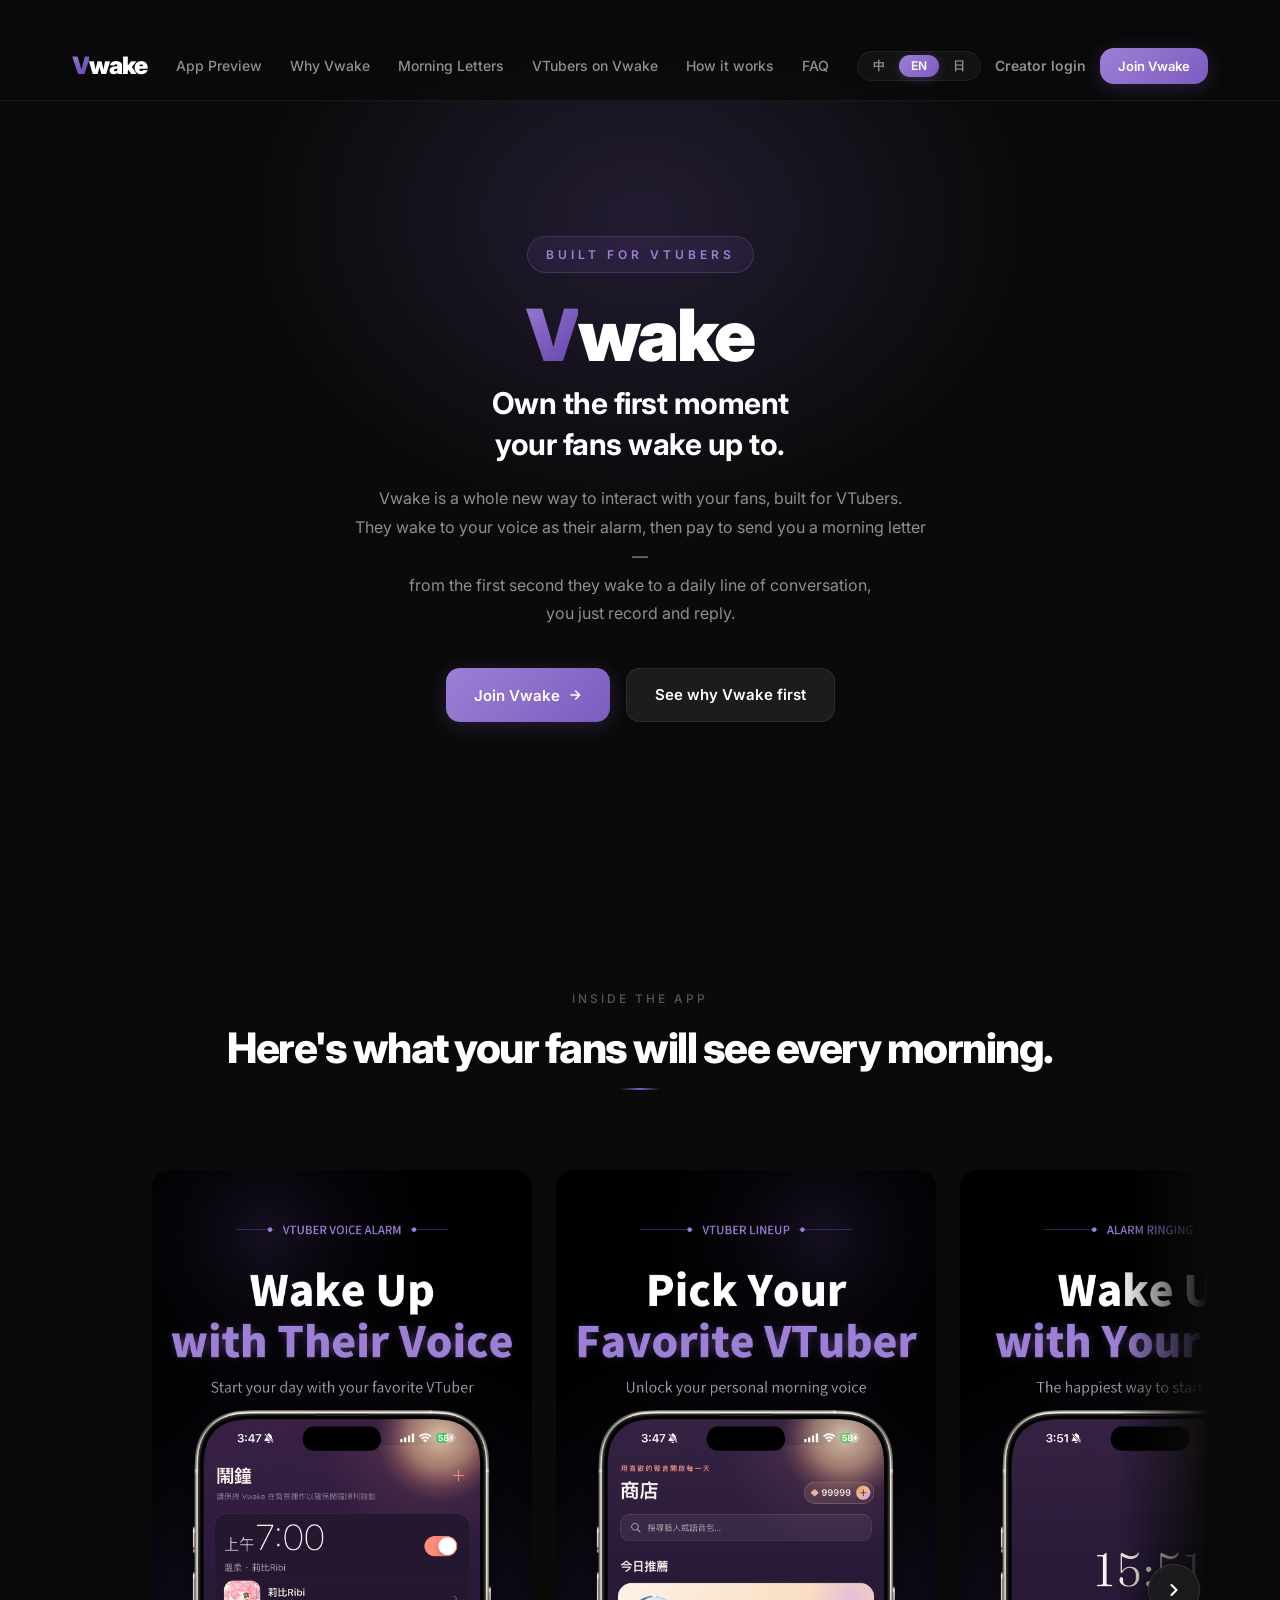
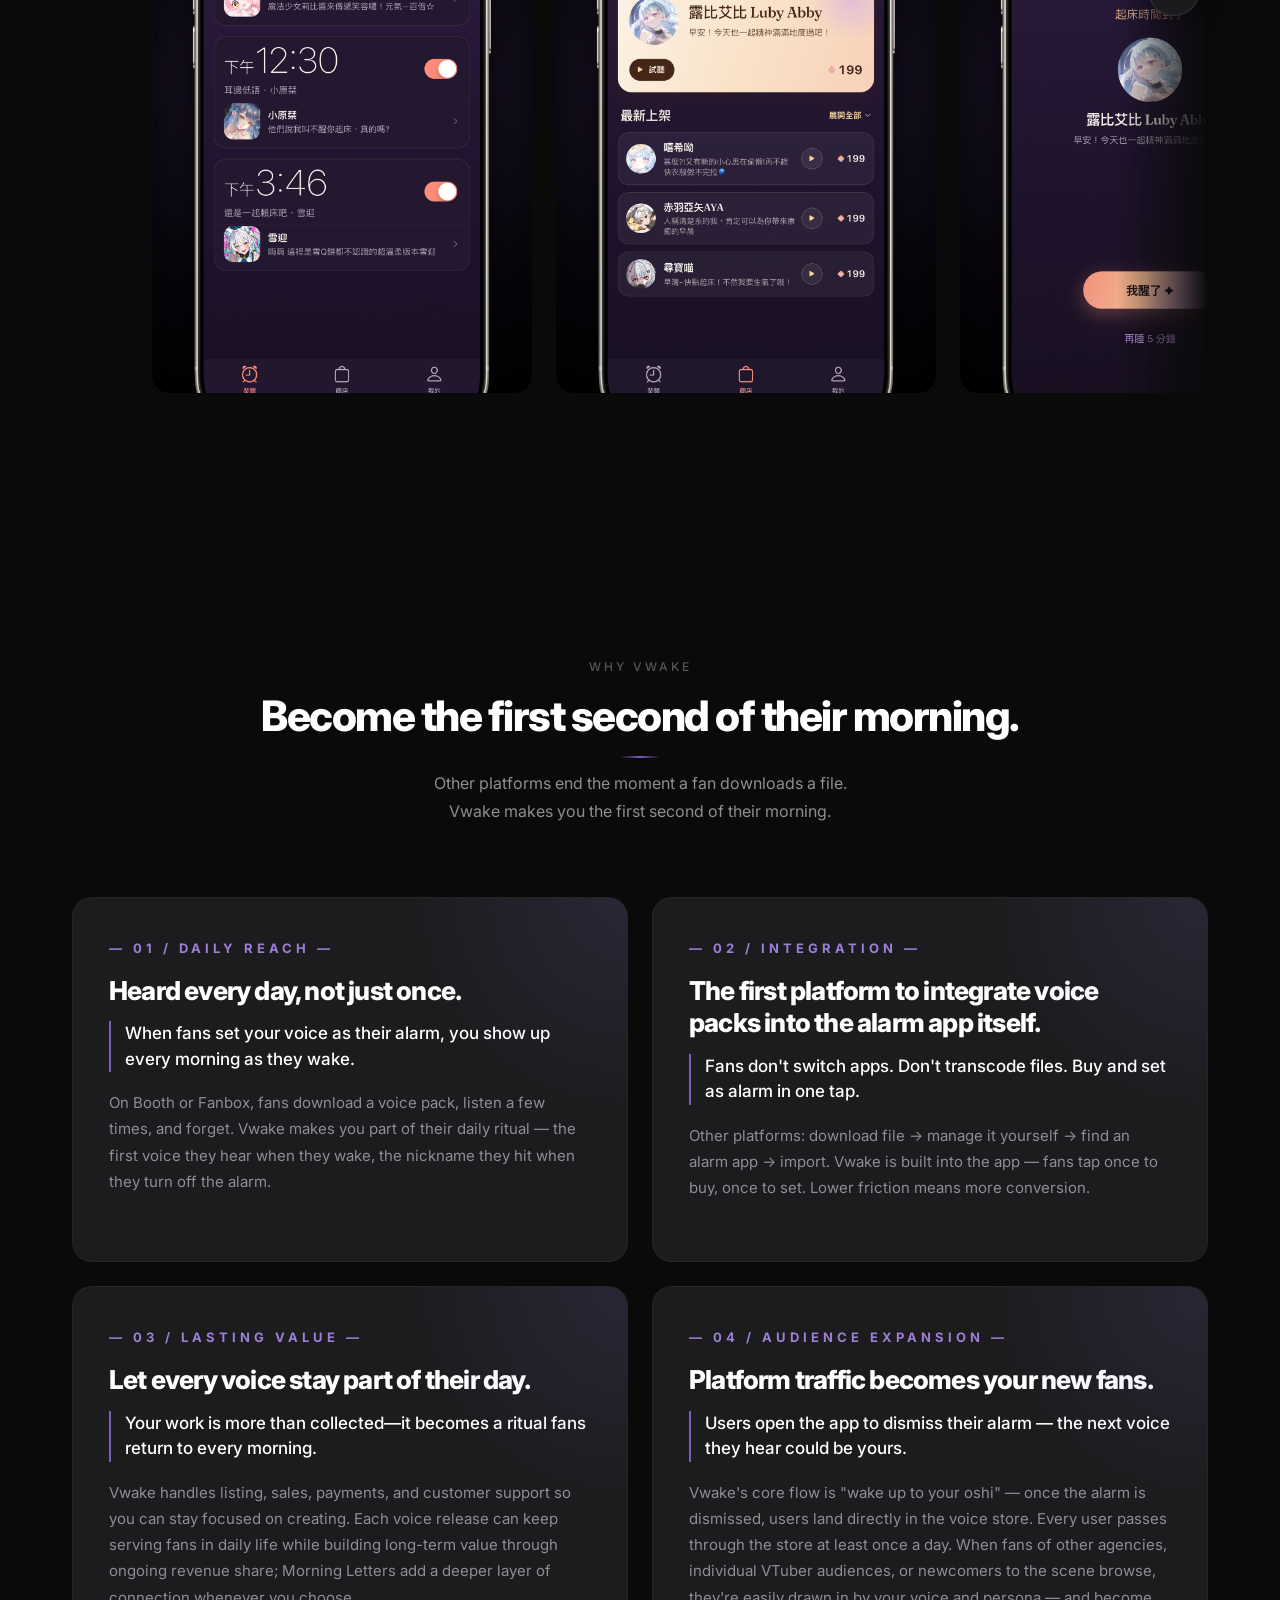
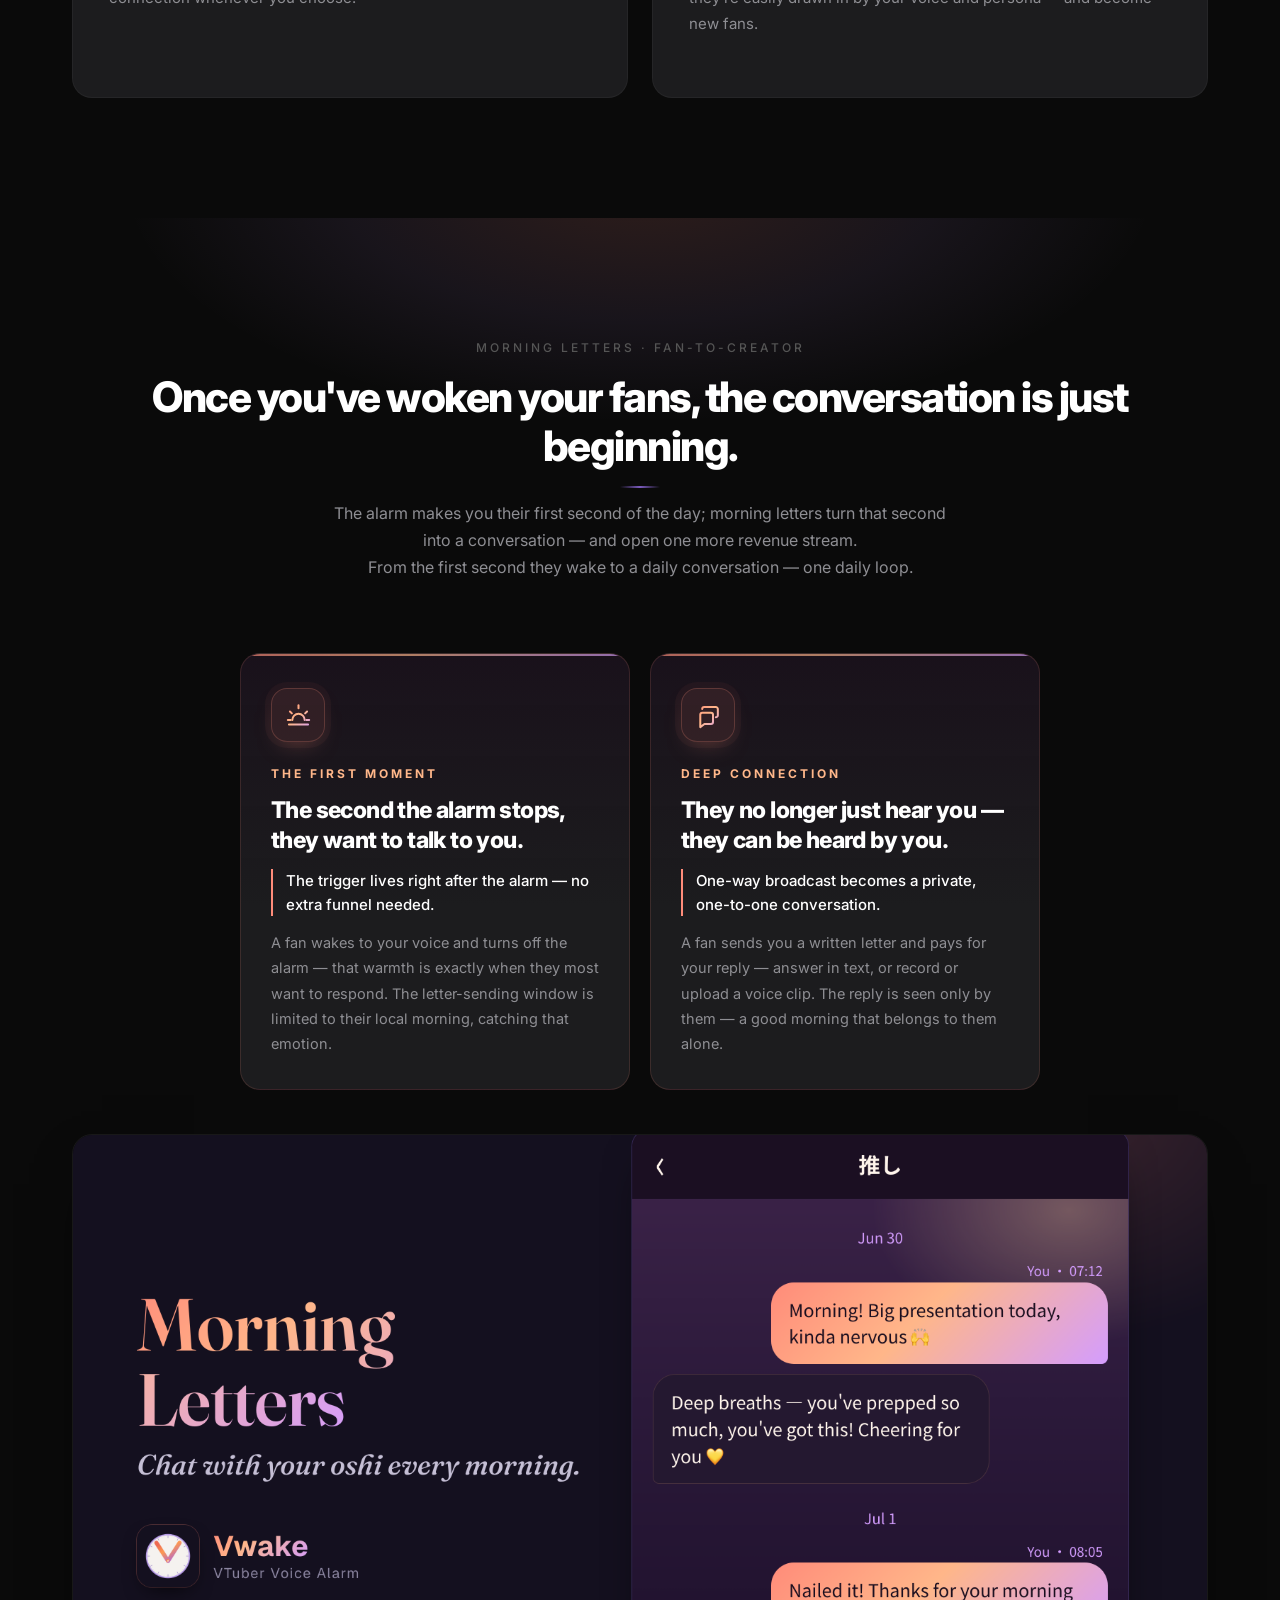
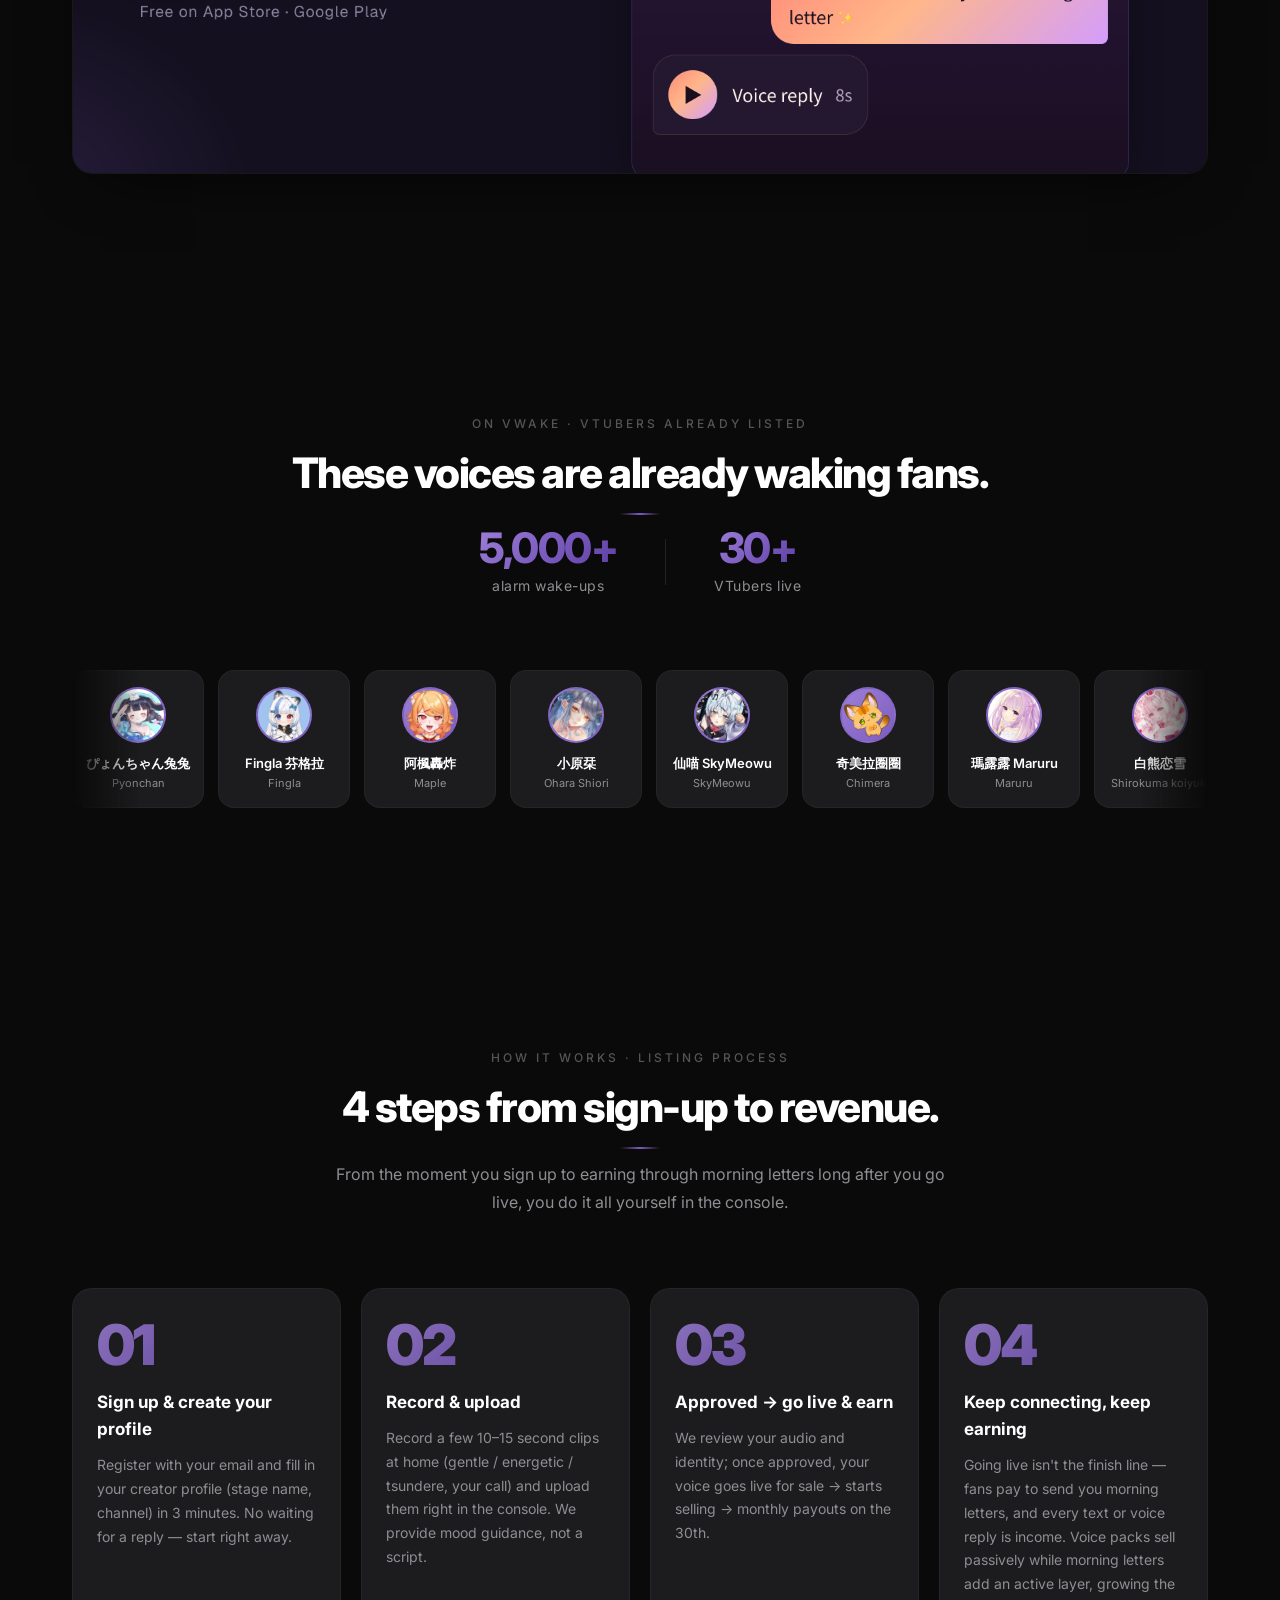
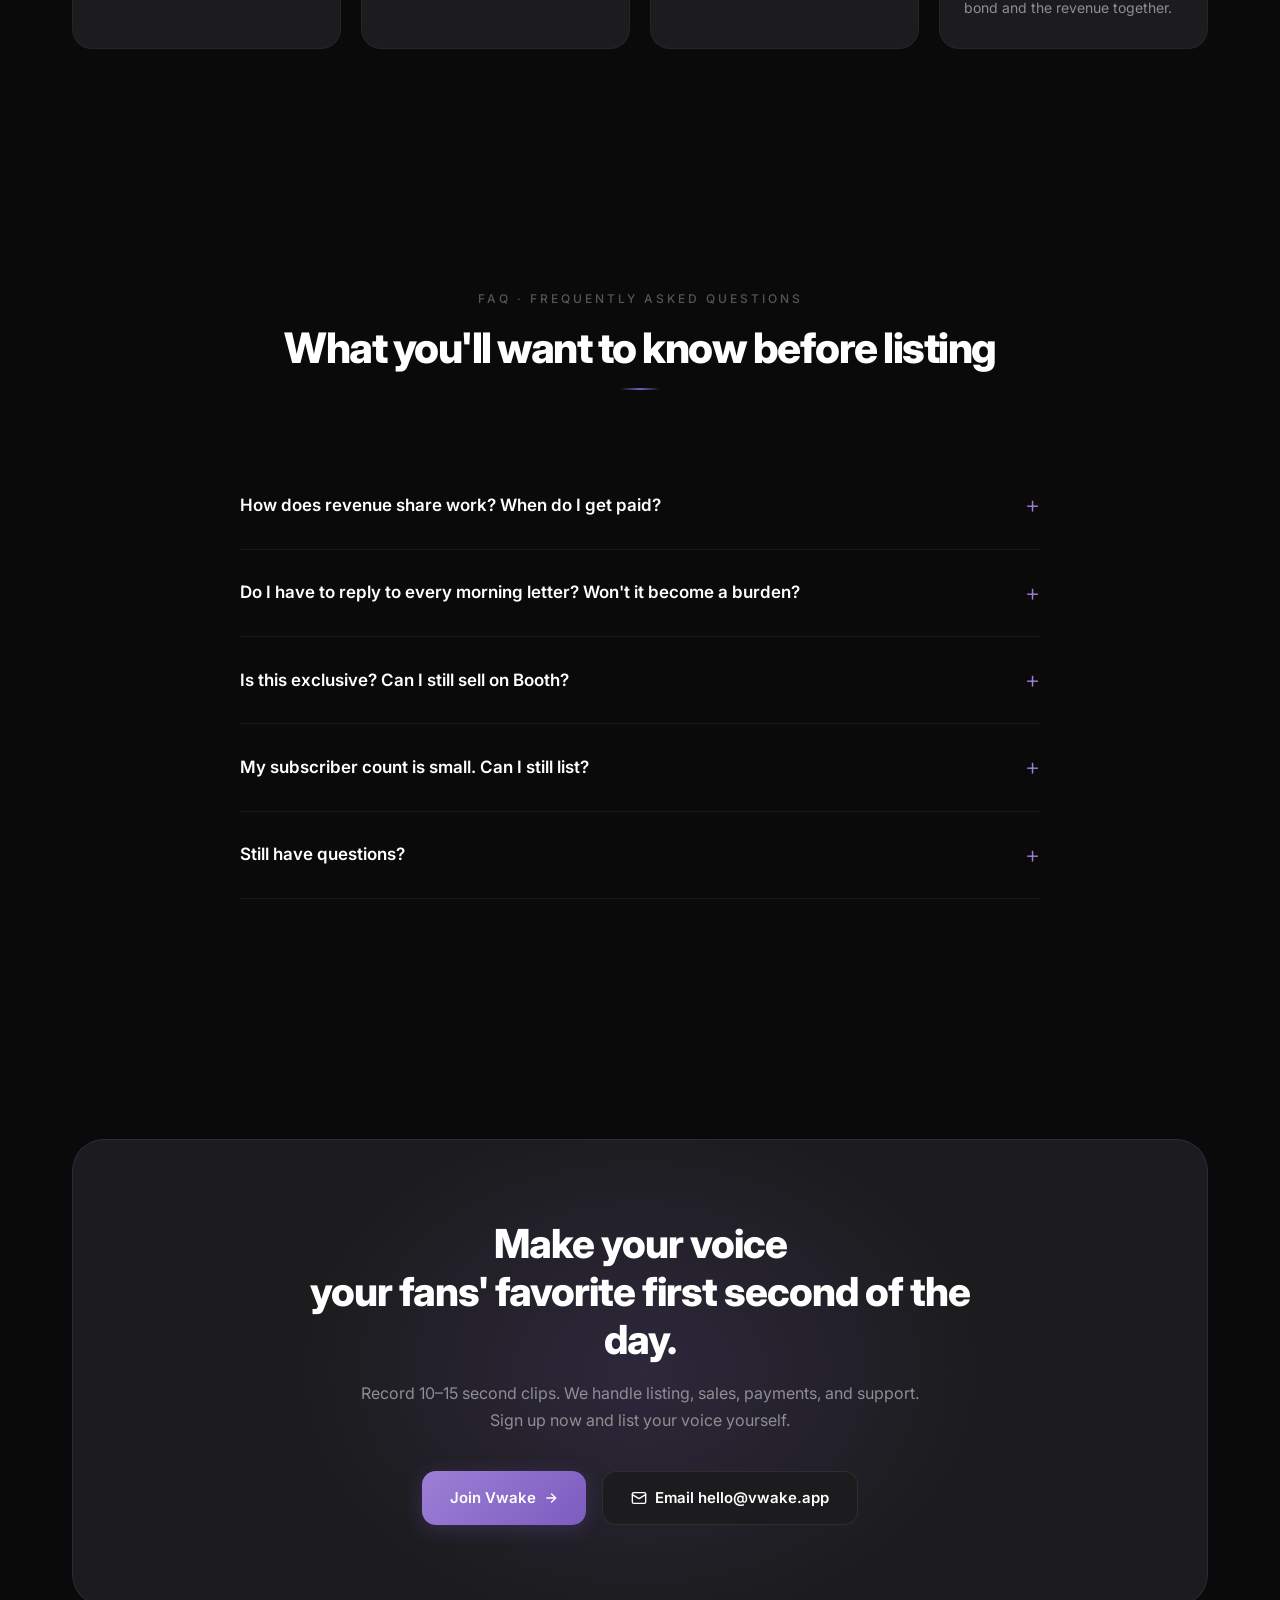
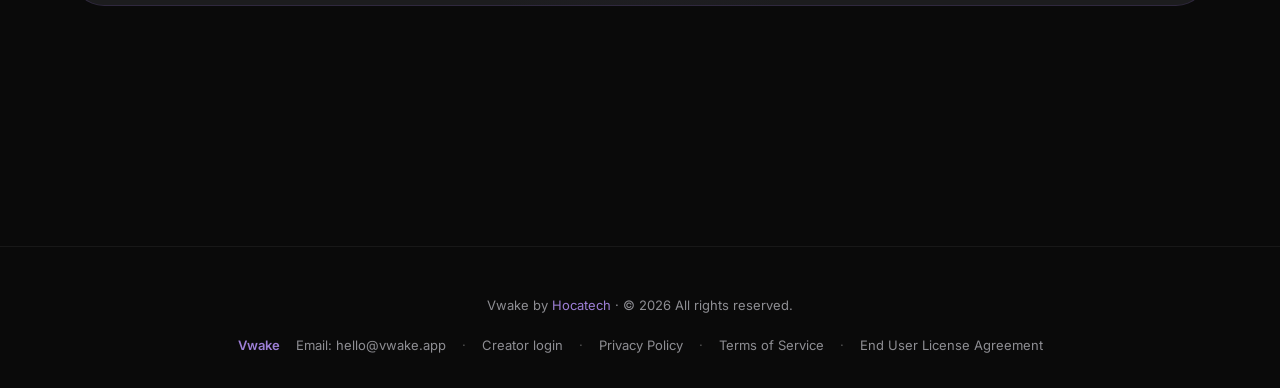
==== commit 36b6afa7: "Revert "feat(site): add fair Hall of Voices roster" This reverts commit c997f782eb1c5757037df9adce45" ====
--- a/en/index.html
+++ b/en/index.html
@@ -68,7 +68,6 @@
 <link rel="apple-touch-icon" sizes="180x180" href="/assets/icons/apple-touch-icon.png">
 <link rel="icon" type="image/png" sizes="192x192" href="/assets/icons/icon-192.png">
 <link rel="icon" type="image/png" sizes="512x512" href="/assets/icons/icon-512.png">
-<link rel="stylesheet" href="/assets/hall-of-voices.css">
 <style>
   :root {
     --bg: #0a0a0a;
@@ -389,6 +388,64 @@
   .rstat-label { font-size: 14px; color: var(--text-muted); letter-spacing: 0.5px; }
   .rstat-sep { width: 1px; height: 46px; background: rgba(255,255,255,0.1); }
   @media (max-width: 540px) { .roster-stats { gap: 30px; } .rstat-num { font-size: 34px; } }
+
+  /* ROSTER (marquee) */
+  .roster-marquee {
+    position: relative;
+    overflow: hidden;
+    mask-image: linear-gradient(90deg, transparent, #000 6%, #000 94%, transparent);
+    -webkit-mask-image: linear-gradient(90deg, transparent, #000 6%, #000 94%, transparent);
+  }
+  .roster-track {
+    display: flex;
+    gap: 14px;
+    width: max-content;
+    animation: roster-scroll 60s linear infinite;
+  }
+  .roster-track:hover { animation-play-state: paused; }
+  @keyframes roster-scroll {
+    from { transform: translateX(0); }
+    to   { transform: translateX(-50%); }
+  }
+  @media (prefers-reduced-motion: reduce) {
+    .roster-track { animation: none; }
+  }
+
+  .roster-card {
+    flex: 0 0 auto;
+    width: 132px;
+    background: var(--surface);
+    border-radius: 16px;
+    padding: 16px 12px 14px;
+    border: 1px solid rgba(255, 255, 255, 0.04);
+    text-align: center;
+  }
+  .roster-avatar {
+    width: 56px; height: 56px;
+    border-radius: 50%;
+    background: var(--gradient-soft);
+    margin: 0 auto 10px;
+    border: 2px solid rgba(124, 92, 191, 0.3);
+    overflow: hidden;
+  }
+  .roster-avatar img {
+    width: 100%; height: 100%;
+    object-fit: cover;
+    display: block;
+  }
+  .roster-name {
+    font-size: 13px; font-weight: 600;
+    white-space: nowrap;
+    overflow: hidden;
+    text-overflow: ellipsis;
+  }
+  .roster-meta {
+    font-size: 11px; color: var(--text-muted);
+    margin-top: 2px;
+    white-space: nowrap;
+    overflow: hidden;
+    text-overflow: ellipsis;
+  }
 
   /* APP PREVIEW STRIP */
   .preview-frame { position: relative; }
@@ -933,8 +990,8 @@
 <section class="section" id="roster">
   <div class="container">
     <div class="section-header">
-      <div class="section-label">On Vwake · Hall of Voices</div>
-      <h2 class="section-title">Every voice lights up someone’s morning.</h2>
+      <div class="section-label">On Vwake · VTubers Already Listed</div>
+      <h2 class="section-title">These voices are already waking fans.</h2>
       <div class="divider"></div>
       <div class="roster-stats">
         <div class="rstat"><span class="rstat-num">5,000+</span><span class="rstat-label">alarm wake-ups</span></div>
@@ -943,195 +1000,52 @@
       </div>
     </div>
 
-    <div class="hall-of-voices" data-hall-of-voices data-spotlight-offsets="0,11,23" lang="en">
-      <div class="hall-topline">
-        <div class="hall-kicker">Today’s spotlight · Fair daily rotation</div>
-        <div class="hall-rotation"><span data-rotation-date></span></div>
-      </div>
-      <div class="hall-stage" data-hall-stage hidden>
-        <article class="hall-spotlight" data-spotlight-slot="0"></article>
-        <article class="hall-spotlight" data-spotlight-slot="1"></article>
-        <article class="hall-spotlight" data-spotlight-slot="2"></article>
-      </div>
-      <div class="hall-roster-head">
-        <div class="hall-roster-title">The complete voice roster</div>
-        <div class="hall-roster-count">34 creators</div>
-      </div>
-      <div class="hall-roster" data-hall-roster>
-        <article class="hall-card" data-creator-id="shiori">
-          <div class="hall-card-avatar"><img src="/assets/creators/avatars/shiori.png" alt="小原栞" width="96" height="96" loading="lazy" decoding="async"></div>
-          <div class="hall-card-name">小原栞</div>
-          <div class="hall-card-meta">SHIORI</div>
-        </article>
-        <article class="hall-card" data-creator-id="allieanka">
-          <div class="hall-card-avatar"><img src="/assets/creators/avatars/allieanka.png" alt="艾莉安卡" width="96" height="96" loading="lazy" decoding="async"></div>
-          <div class="hall-card-name">艾莉安卡</div>
-          <div class="hall-card-meta">ALLIEANKA</div>
-        </article>
-        <article class="hall-card" data-creator-id="zhaxia520">
-          <div class="hall-card-avatar"><img src="/assets/creators/avatars/zhaxia520.png" alt="炸蝦君" width="96" height="96" loading="lazy" decoding="async"></div>
-          <div class="hall-card-name">炸蝦君</div>
-          <div class="hall-card-meta">ZHAXIA520</div>
-        </article>
-        <article class="hall-card" data-creator-id="yukiha">
-          <div class="hall-card-avatar"><img src="/assets/creators/avatars/yukiha.png" alt="雪羽 Yuki" width="96" height="96" loading="lazy" decoding="async"></div>
-          <div class="hall-card-name">雪羽 Yuki</div>
-          <div class="hall-card-meta">YUKIHA</div>
-        </article>
-        <article class="hall-card" data-creator-id="xunbaomao">
-          <div class="hall-card-avatar"><img src="/assets/creators/avatars/xunbaomao.png" alt="尋寶喵" width="96" height="96" loading="lazy" decoding="async"></div>
-          <div class="hall-card-name">尋寶喵</div>
-          <div class="hall-card-meta">XUNBAOMAO</div>
-        </article>
-        <article class="hall-card" data-creator-id="aone_nao">
-          <div class="hall-card-avatar"><img src="/assets/creators/avatars/aone_nao.png" alt="蒼音夏緒" width="96" height="96" loading="lazy" decoding="async"></div>
-          <div class="hall-card-name">蒼音夏緒</div>
-          <div class="hall-card-meta">AONE NAO</div>
-        </article>
-        <article class="hall-card" data-creator-id="sabina">
-          <div class="hall-card-avatar"><img src="/assets/creators/avatars/sabina.png" alt="人偶．薩賓娜／薩琪" width="96" height="96" loading="lazy" decoding="async"></div>
-          <div class="hall-card-name">人偶．薩賓娜／薩琪</div>
-          <div class="hall-card-meta">SABINA</div>
-        </article>
-        <article class="hall-card" data-creator-id="yabi">
-          <div class="hall-card-avatar"><img src="/assets/creators/avatars/yabi.png" alt="牙白不牙白" width="96" height="96" loading="lazy" decoding="async"></div>
-          <div class="hall-card-name">牙白不牙白</div>
-          <div class="hall-card-meta">YABI</div>
-        </article>
-        <article class="hall-card" data-creator-id="ucrhlzl1kx0bzsiehkrfakrg">
-          <div class="hall-card-avatar"><img src="/assets/creators/avatars/ucrhlzl1kx0bzsiehkrfakrg.png" alt="芽瑪" width="96" height="96" loading="lazy" decoding="async"></div>
-          <div class="hall-card-name">芽瑪</div>
-          <div class="hall-card-meta">YAMA</div>
-        </article>
-        <article class="hall-card" data-creator-id="quindaizier">
-          <div class="hall-card-avatar"><img src="/assets/creators/avatars/quindaizier.png" alt="奎因黛希爾" width="96" height="96" loading="lazy" decoding="async"></div>
-          <div class="hall-card-name">奎因黛希爾</div>
-          <div class="hall-card-meta">QUINDAIZIER</div>
-        </article>
-        <article class="hall-card" data-creator-id="ribi">
-          <div class="hall-card-avatar"><img src="/assets/creators/avatars/ribi.png" alt="莉比 Ribi" width="96" height="96" loading="lazy" decoding="async"></div>
-          <div class="hall-card-name">莉比 Ribi</div>
-          <div class="hall-card-meta">RIBI</div>
-        </article>
-        <article class="hall-card" data-creator-id="pyonchan">
-          <div class="hall-card-avatar"><img src="/assets/creators/avatars/pyonchan.png" alt="ぴょんちゃん兔兔" width="96" height="96" loading="lazy" decoding="async"></div>
-          <div class="hall-card-name">ぴょんちゃん兔兔</div>
-          <div class="hall-card-meta">PYONCHAN</div>
-        </article>
-        <article class="hall-card" data-creator-id="skymeowu">
-          <div class="hall-card-avatar"><img src="/assets/creators/avatars/skymeowu.png" alt="仙喵 SkyMeowu" width="96" height="96" loading="lazy" decoding="async"></div>
-          <div class="hall-card-name">仙喵 SkyMeowu</div>
-          <div class="hall-card-meta">SKYMEOWU</div>
-        </article>
-        <article class="hall-card" data-creator-id="chimera">
-          <div class="hall-card-avatar"><img src="/assets/creators/avatars/chimera.png" alt="奇美拉圈圈" width="96" height="96" loading="lazy" decoding="async"></div>
-          <div class="hall-card-name">奇美拉圈圈</div>
-          <div class="hall-card-meta">CHIMERA</div>
-        </article>
-        <article class="hall-card" data-creator-id="luby_abby">
-          <div class="hall-card-avatar"><img src="/assets/creators/avatars/luby_abby.png" alt="露比艾比 Luby Abby" width="96" height="96" loading="lazy" decoding="async"></div>
-          <div class="hall-card-name">露比艾比 Luby Abby</div>
-          <div class="hall-card-meta">LUBY ABBY</div>
-        </article>
-        <article class="hall-card" data-creator-id="maple">
-          <div class="hall-card-avatar"><img src="/assets/creators/avatars/maple.png" alt="阿楓轟炸" width="96" height="96" loading="lazy" decoding="async"></div>
-          <div class="hall-card-name">阿楓轟炸</div>
-          <div class="hall-card-meta">MAPLE</div>
-        </article>
-        <article class="hall-card" data-creator-id="aquariusgirl">
-          <div class="hall-card-avatar"><img src="/assets/creators/avatars/aquariusgirl.png" alt="水瓶罐子" width="96" height="96" loading="lazy" decoding="async"></div>
-          <div class="hall-card-name">水瓶罐子</div>
-          <div class="hall-card-meta">AQUARIUS</div>
-        </article>
-        <article class="hall-card" data-creator-id="fingla">
-          <div class="hall-card-avatar"><img src="/assets/creators/avatars/fingla.png" alt="芬格拉 Fingla" width="96" height="96" loading="lazy" decoding="async"></div>
-          <div class="hall-card-name">芬格拉 Fingla</div>
-          <div class="hall-card-meta">FINGLA</div>
-        </article>
-        <article class="hall-card" data-creator-id="xueying">
-          <div class="hall-card-avatar"><img src="/assets/creators/avatars/xueying.jpg" alt="雪迎" width="96" height="96" loading="lazy" decoding="async"></div>
-          <div class="hall-card-name">雪迎</div>
-          <div class="hall-card-meta">XUEYING</div>
-        </article>
-        <article class="hall-card" data-creator-id="maruru">
-          <div class="hall-card-avatar"><img src="/assets/creators/avatars/maruru.png" alt="瑪露露 Maruru" width="96" height="96" loading="lazy" decoding="async"></div>
-          <div class="hall-card-name">瑪露露 Maruru</div>
-          <div class="hall-card-meta">MARURU</div>
-        </article>
-        <article class="hall-card" data-creator-id="koiyuki">
-          <div class="hall-card-avatar"><img src="/assets/creators/avatars/koiyuki.png" alt="白熊 恋雪" width="96" height="96" loading="lazy" decoding="async"></div>
-          <div class="hall-card-name">白熊 恋雪</div>
-          <div class="hall-card-meta">KOIYUKI</div>
-        </article>
-        <article class="hall-card" data-creator-id="miyuki_aimu">
-          <div class="hall-card-avatar"><img src="/assets/creators/avatars/miyuki_aimu.jpg" alt="深雪あいむ" width="96" height="96" loading="lazy" decoding="async"></div>
-          <div class="hall-card-name">深雪あいむ</div>
-          <div class="hall-card-meta">MIYUKI AIMU</div>
-        </article>
-        <article class="hall-card" data-creator-id="kinkinko">
-          <div class="hall-card-avatar"><img src="/assets/creators/avatars/kinkinko.jpg" alt="金金子" width="96" height="96" loading="lazy" decoding="async"></div>
-          <div class="hall-card-name">金金子</div>
-          <div class="hall-card-meta">KINKINKO</div>
-        </article>
-        <article class="hall-card" data-creator-id="snowfox">
-          <div class="hall-card-avatar"><img src="/assets/creators/avatars/snowfox.png" alt="雪下靈狐" width="96" height="96" loading="lazy" decoding="async"></div>
-          <div class="hall-card-name">雪下靈狐</div>
-          <div class="hall-card-meta">SNOWFOX</div>
-        </article>
-        <article class="hall-card" data-creator-id="delvi">
-          <div class="hall-card-avatar"><img src="/assets/creators/avatars/delvi.png" alt="黛菲 Delvi" width="96" height="96" loading="lazy" decoding="async"></div>
-          <div class="hall-card-name">黛菲 Delvi</div>
-          <div class="hall-card-meta">DELVI</div>
-        </article>
-        <article class="hall-card" data-creator-id="yufang">
-          <div class="hall-card-avatar"><img src="/assets/creators/avatars/yufang.png" alt="月下香幽芳 YuFang" width="96" height="96" loading="lazy" decoding="async"></div>
-          <div class="hall-card-name">月下香幽芳 YuFang</div>
-          <div class="hall-card-meta">YUFANG</div>
-        </article>
-        <article class="hall-card" data-creator-id="aya">
-          <div class="hall-card-avatar"><img src="/assets/creators/avatars/aya.png" alt="赤羽亞矢 AYA" width="96" height="96" loading="lazy" decoding="async"></div>
-          <div class="hall-card-name">赤羽亞矢 AYA</div>
-          <div class="hall-card-meta">AYA</div>
-        </article>
-        <article class="hall-card" data-creator-id="shiki">
-          <div class="hall-card-avatar"><img src="/assets/creators/avatars/shiki.png" alt="嘻希呦" width="96" height="96" loading="lazy" decoding="async"></div>
-          <div class="hall-card-name">嘻希呦</div>
-          <div class="hall-card-meta">SHIKI</div>
-        </article>
-        <article class="hall-card" data-creator-id="tsugumi">
-          <div class="hall-card-avatar"><img src="/assets/creators/avatars/tsugumi.png" alt="黛鶇" width="96" height="96" loading="lazy" decoding="async"></div>
-          <div class="hall-card-name">黛鶇</div>
-          <div class="hall-card-meta">TSUGUMI</div>
-        </article>
-        <article class="hall-card" data-creator-id="elina">
-          <div class="hall-card-avatar"><img src="/assets/creators/avatars/elina.png" alt="宮森えりな" width="96" height="96" loading="lazy" decoding="async"></div>
-          <div class="hall-card-name">宮森えりな</div>
-          <div class="hall-card-meta">ELINA</div>
-        </article>
-        <article class="hall-card" data-creator-id="yukichan">
-          <div class="hall-card-avatar"><img src="/assets/creators/avatars/yukichan.jpg" alt="小雪 Yukichan" width="96" height="96" loading="lazy" decoding="async"></div>
-          <div class="hall-card-name">小雪 Yukichan</div>
-          <div class="hall-card-meta">YUKICHAN</div>
-        </article>
-        <article class="hall-card" data-creator-id="aki">
-          <div class="hall-card-avatar"><img src="/assets/creators/avatars/aki.png" alt="Aki 安希" width="96" height="96" loading="lazy" decoding="async"></div>
-          <div class="hall-card-name">Aki 安希</div>
-          <div class="hall-card-meta">AKI</div>
-        </article>
-        <article class="hall-card" data-creator-id="hanasaki">
-          <div class="hall-card-avatar"><img src="/assets/creators/avatars/hanasaki.png" alt="魔法少女花咲" width="96" height="96" loading="lazy" decoding="async"></div>
-          <div class="hall-card-name">魔法少女花咲</div>
-          <div class="hall-card-meta">HANASAKI</div>
-        </article>
-        <article class="hall-card" data-creator-id="somaru">
-          <div class="hall-card-avatar"><img src="/assets/creators/avatars/somaru.png" alt="水縹そまる" width="96" height="96" loading="lazy" decoding="async"></div>
-          <div class="hall-card-name">水縹そまる</div>
-          <div class="hall-card-meta">SOMARU</div>
-        </article>
-      </div>
-    </div>
+    <div class="roster-marquee">
+      <div class="roster-track">
+        <div class="roster-card"><div class="roster-avatar"><img src="/assets/creators/avatars/pyonchan.png" alt="Pyonchan"></div><div class="roster-name">ぴょんちゃん兔兔</div><div class="roster-meta">Pyonchan</div></div>
+        <div class="roster-card"><div class="roster-avatar"><img src="/assets/creators/avatars/fingla.png" alt="Fingla"></div><div class="roster-name">Fingla 芬格拉</div><div class="roster-meta">Fingla</div></div>
+        <div class="roster-card"><div class="roster-avatar"><img src="/assets/creators/avatars/afeng.png" alt="Maple"></div><div class="roster-name">阿楓轟炸</div><div class="roster-meta">Maple</div></div>
+        <div class="roster-card"><div class="roster-avatar"><img src="/assets/creators/avatars/ohara-shiori.png" alt="Ohara Shiori"></div><div class="roster-name">小原栞</div><div class="roster-meta">Ohara Shiori</div></div>
+        <div class="roster-card"><div class="roster-avatar"><img src="/assets/creators/avatars/skymeowu.png" alt="SkyMeowu"></div><div class="roster-name">仙喵 SkyMeowu</div><div class="roster-meta">SkyMeowu</div></div>
+        <div class="roster-card"><div class="roster-avatar"><img src="/assets/creators/avatars/chimera.png" alt="Chimera"></div><div class="roster-name">奇美拉圈圈</div><div class="roster-meta">Chimera</div></div>
+        <div class="roster-card"><div class="roster-avatar"><img src="/assets/creators/avatars/maruru.png" alt="Maruru"></div><div class="roster-name">瑪露露 Maruru</div><div class="roster-meta">Maruru</div></div>
+        <div class="roster-card"><div class="roster-avatar"><img src="/assets/creators/avatars/shirakuma-koiyuki.png" alt="Shirokuma koiyuki"></div><div class="roster-name">白熊恋雪</div><div class="roster-meta">Shirokuma koiyuki</div></div>
+        <div class="roster-card"><div class="roster-avatar"><img src="/assets/creators/avatars/ribi.png" alt="Ribi"></div><div class="roster-name">莉比 Ribi</div><div class="roster-meta">Ribi</div></div>
+        <div class="roster-card"><div class="roster-avatar"><img src="/assets/creators/avatars/yukime.jpg" alt="Yukime"></div><div class="roster-name">雪迎</div><div class="roster-meta">Yukime</div></div>
+        <div class="roster-card"><div class="roster-avatar"><img src="/assets/creators/avatars/aquarius.png" alt="Aquarius"></div><div class="roster-name">水瓶罐子</div><div class="roster-meta">Aquarius</div></div>
+        <div class="roster-card"><div class="roster-avatar"><img src="/assets/creators/avatars/yukiha.png" alt="Yukiha"></div><div class="roster-name">雪羽</div><div class="roster-meta">Yukiha</div></div>
+        <div class="roster-card"><div class="roster-avatar"><img src="/assets/creators/avatars/eliannka.png" alt="Eliannka"></div><div class="roster-name">艾莉安卡</div><div class="roster-meta">Eliannka</div></div>
+        <div class="roster-card"><div class="roster-avatar"><img src="/assets/creators/avatars/miyuki-aimu.jpg" alt="Miyuki Aimu"></div><div class="roster-name">深雪あいむ</div><div class="roster-meta">Miyuki Aimu</div></div>
+        <div class="roster-card"><div class="roster-avatar"><img src="/assets/creators/avatars/abby-ruby.png" alt="Abby Ruby"></div><div class="roster-name">艾比露比</div><div class="roster-meta">Abby Ruby</div></div>
+        <div class="roster-card"><div class="roster-avatar"><img src="/assets/creators/avatars/aone-natsuo.png" alt="Aone Natsuo"></div><div class="roster-name">蒼音夏緒</div><div class="roster-meta">Aone Natsuo</div></div>
+        <div class="roster-card"><div class="roster-avatar"><img src="/assets/creators/avatars/kinkinko.jpg" alt="Kinkinko"></div><div class="roster-name">金金子</div><div class="roster-meta">Kinkinko</div></div>
+        <div class="roster-card"><div class="roster-avatar"><img src="/assets/creators/avatars/yukishita-reiko.png" alt="Yukishita Reiko"></div><div class="roster-name">雪下靈狐</div><div class="roster-meta">Yukishita Reiko</div></div>
+
+        <div class="roster-card" aria-hidden="true"><div class="roster-avatar"><img src="/assets/creators/avatars/pyonchan.png" alt=""></div><div class="roster-name">ぴょんちゃん兔兔</div><div class="roster-meta">Pyonchan</div></div>
+        <div class="roster-card" aria-hidden="true"><div class="roster-avatar"><img src="/assets/creators/avatars/fingla.png" alt=""></div><div class="roster-name">Fingla 芬格拉</div><div class="roster-meta">Fingla</div></div>
+        <div class="roster-card" aria-hidden="true"><div class="roster-avatar"><img src="/assets/creators/avatars/afeng.png" alt=""></div><div class="roster-name">阿楓轟炸</div><div class="roster-meta">Maple</div></div>
+        <div class="roster-card" aria-hidden="true"><div class="roster-avatar"><img src="/assets/creators/avatars/ohara-shiori.png" alt=""></div><div class="roster-name">小原栞</div><div class="roster-meta">Ohara Shiori</div></div>
+        <div class="roster-card" aria-hidden="true"><div class="roster-avatar"><img src="/assets/creators/avatars/skymeowu.png" alt=""></div><div class="roster-name">仙喵 SkyMeowu</div><div class="roster-meta">SkyMeowu</div></div>
+        <div class="roster-card" aria-hidden="true"><div class="roster-avatar"><img src="/assets/creators/avatars/chimera.png" alt=""></div><div class="roster-name">奇美拉圈圈</div><div class="roster-meta">Chimera</div></div>
+        <div class="roster-card" aria-hidden="true"><div class="roster-avatar"><img src="/assets/creators/avatars/maruru.png" alt=""></div><div class="roster-name">瑪露露 Maruru</div><div class="roster-meta">Maruru</div></div>
+        <div class="roster-card" aria-hidden="true"><div class="roster-avatar"><img src="/assets/creators/avatars/shirakuma-koiyuki.png" alt=""></div><div class="roster-name">白熊恋雪</div><div class="roster-meta">Shirokuma koiyuki</div></div>
+        <div class="roster-card" aria-hidden="true"><div class="roster-avatar"><img src="/assets/creators/avatars/ribi.png" alt=""></div><div class="roster-name">莉比 Ribi</div><div class="roster-meta">Ribi</div></div>
+        <div class="roster-card" aria-hidden="true"><div class="roster-avatar"><img src="/assets/creators/avatars/yukime.jpg" alt=""></div><div class="roster-name">雪迎</div><div class="roster-meta">Yukime</div></div>
+        <div class="roster-card" aria-hidden="true"><div class="roster-avatar"><img src="/assets/creators/avatars/aquarius.png" alt=""></div><div class="roster-name">水瓶罐子</div><div class="roster-meta">Aquarius</div></div>
+        <div class="roster-card" aria-hidden="true"><div class="roster-avatar"><img src="/assets/creators/avatars/yukiha.png" alt=""></div><div class="roster-name">雪羽</div><div class="roster-meta">Yukiha</div></div>
+        <div class="roster-card" aria-hidden="true"><div class="roster-avatar"><img src="/assets/creators/avatars/eliannka.png" alt=""></div><div class="roster-name">艾莉安卡</div><div class="roster-meta">Eliannka</div></div>
+        <div class="roster-card" aria-hidden="true"><div class="roster-avatar"><img src="/assets/creators/avatars/miyuki-aimu.jpg" alt=""></div><div class="roster-name">深雪あいむ</div><div class="roster-meta">Miyuki Aimu</div></div>
+        <div class="roster-card" aria-hidden="true"><div class="roster-avatar"><img src="/assets/creators/avatars/abby-ruby.png" alt=""></div><div class="roster-name">艾比露比</div><div class="roster-meta">Abby Ruby</div></div>
+        <div class="roster-card" aria-hidden="true"><div class="roster-avatar"><img src="/assets/creators/avatars/aone-natsuo.png" alt=""></div><div class="roster-name">蒼音夏緒</div><div class="roster-meta">Aone Natsuo</div></div>
+        <div class="roster-card" aria-hidden="true"><div class="roster-avatar"><img src="/assets/creators/avatars/kinkinko.jpg" alt=""></div><div class="roster-name">金金子</div><div class="roster-meta">Kinkinko</div></div>
+        <div class="roster-card" aria-hidden="true"><div class="roster-avatar"><img src="/assets/creators/avatars/yukishita-reiko.png" alt=""></div><div class="roster-name">雪下靈狐</div><div class="roster-meta">Yukishita Reiko</div></div>
+      </div>
+    </div>
+
   </div>
 </section>
+
+<!-- ============ HOW IT WORKS ============ -->
 <section class="section" id="how">
   <div class="container">
     <div class="section-header">
@@ -1297,6 +1211,5 @@
   update();
 })();
 </script>
-<script type="module" src="/assets/hall-of-voices.mjs"></script>
 </body>
 </html>
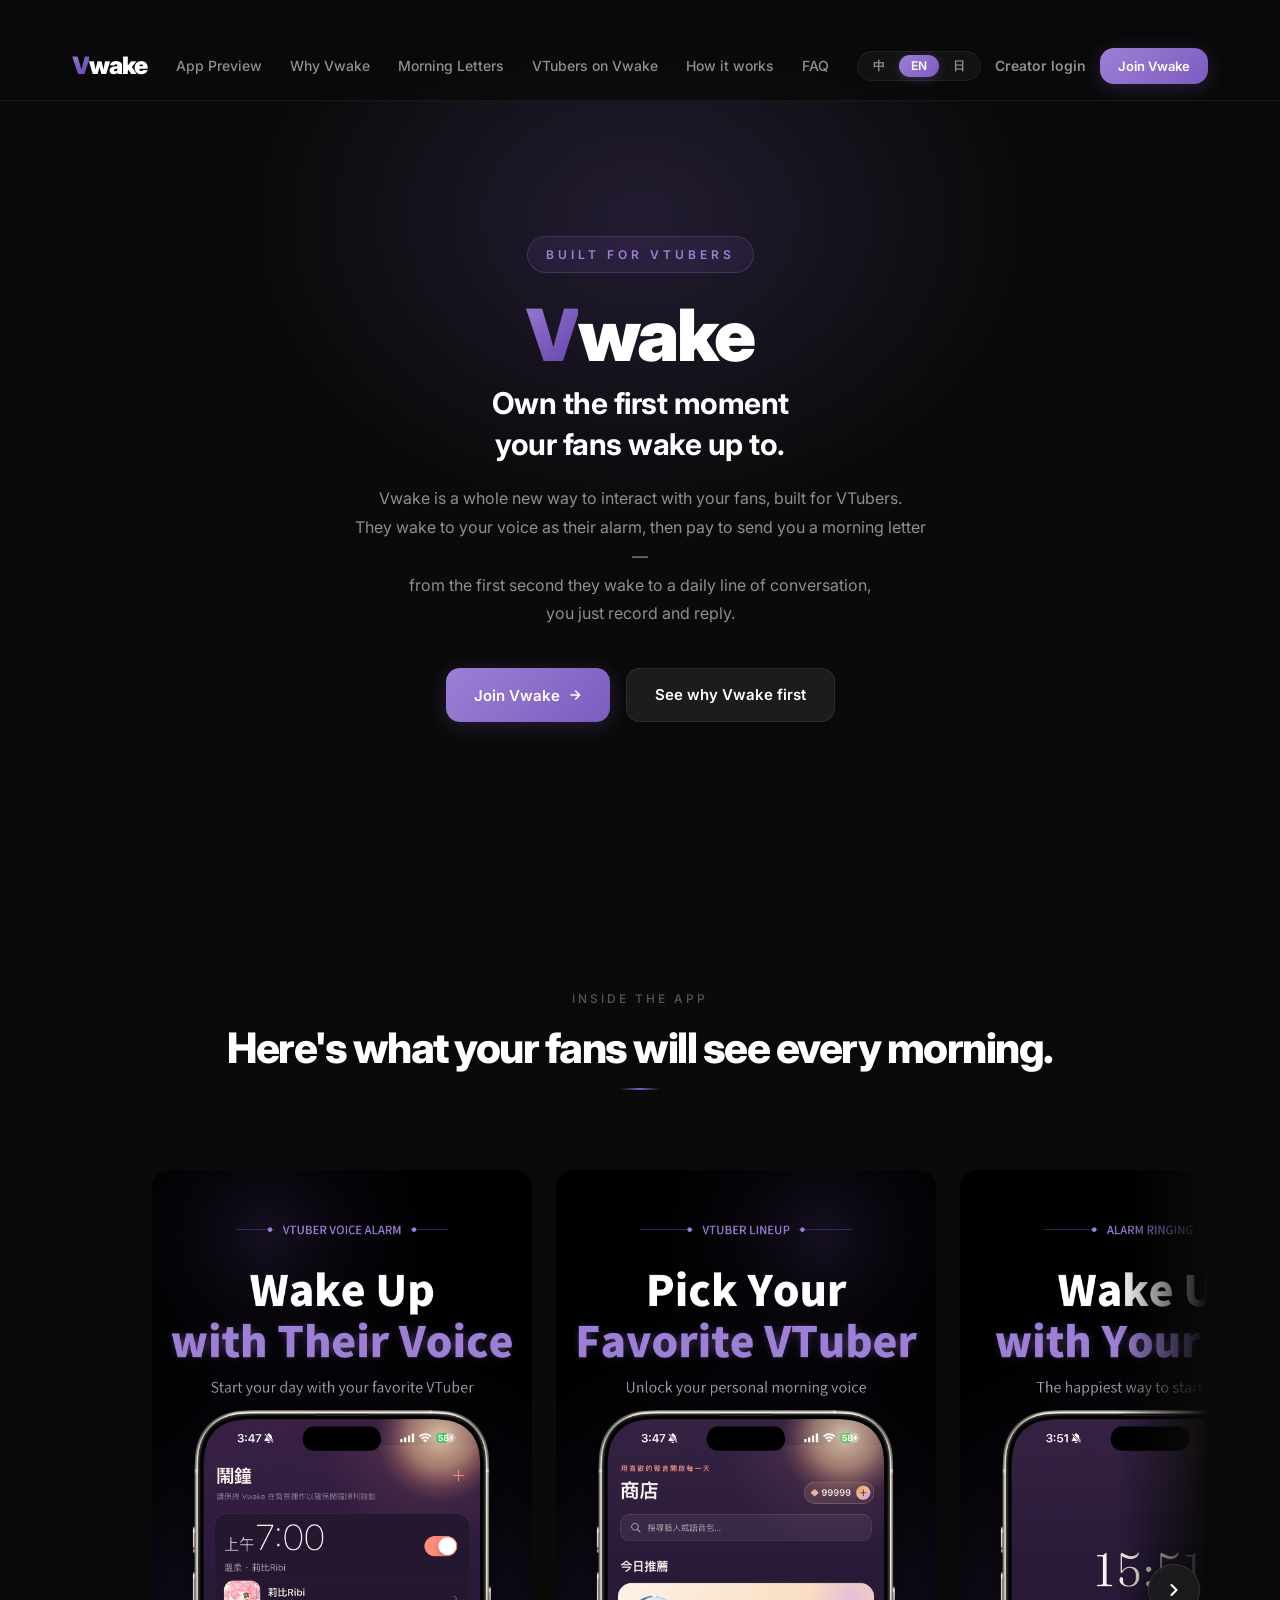
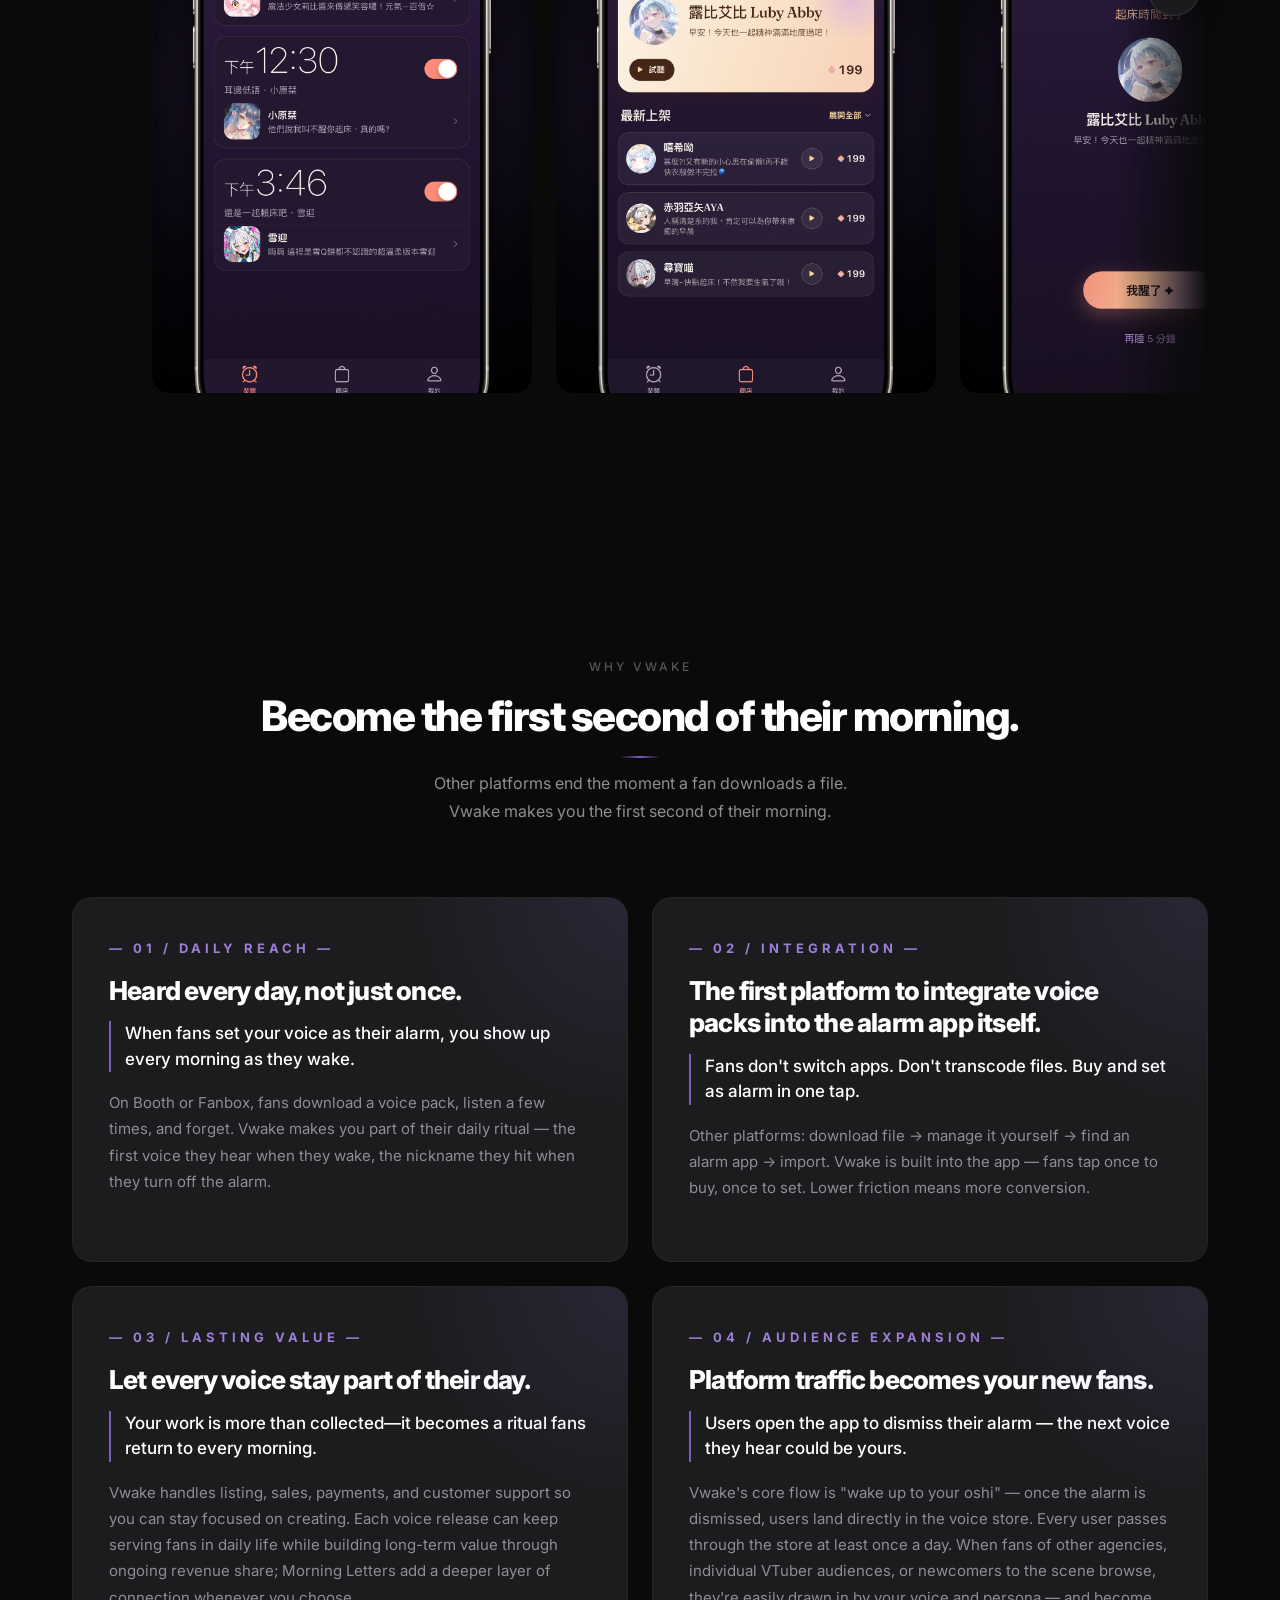
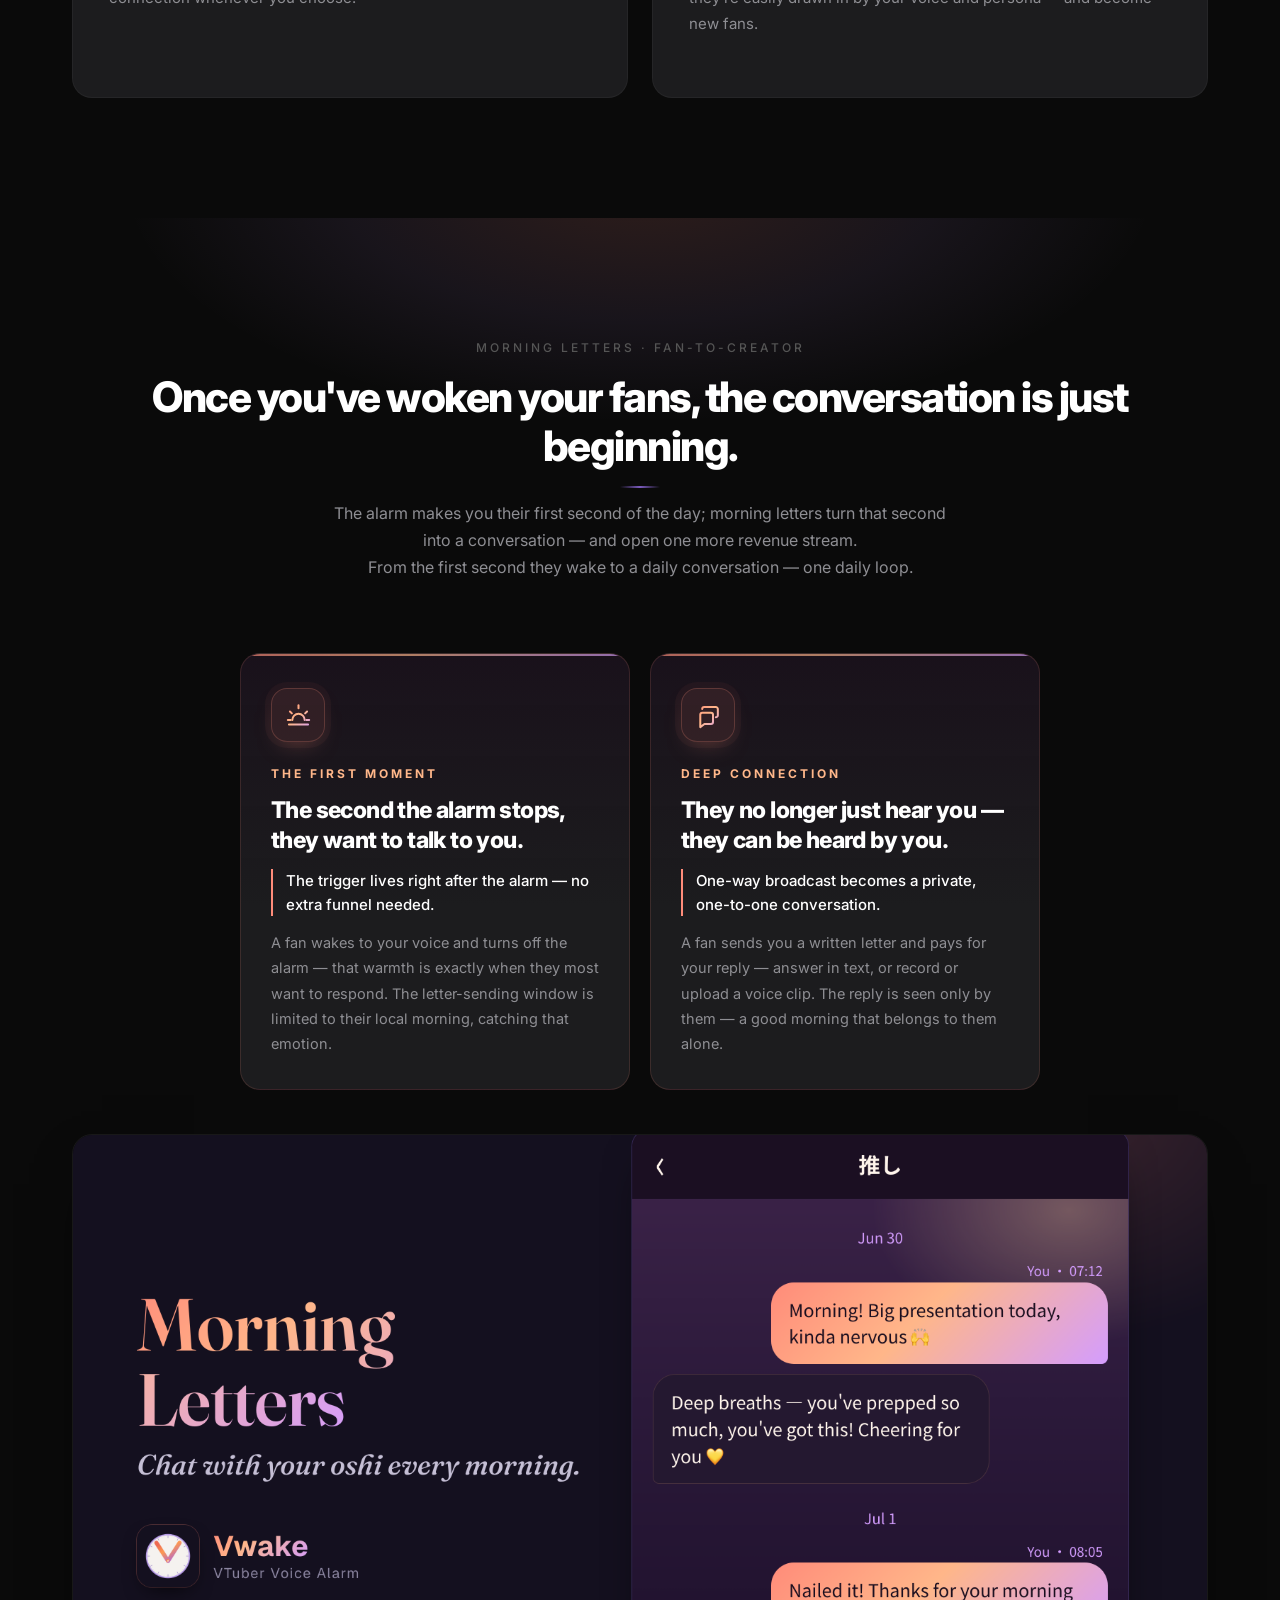
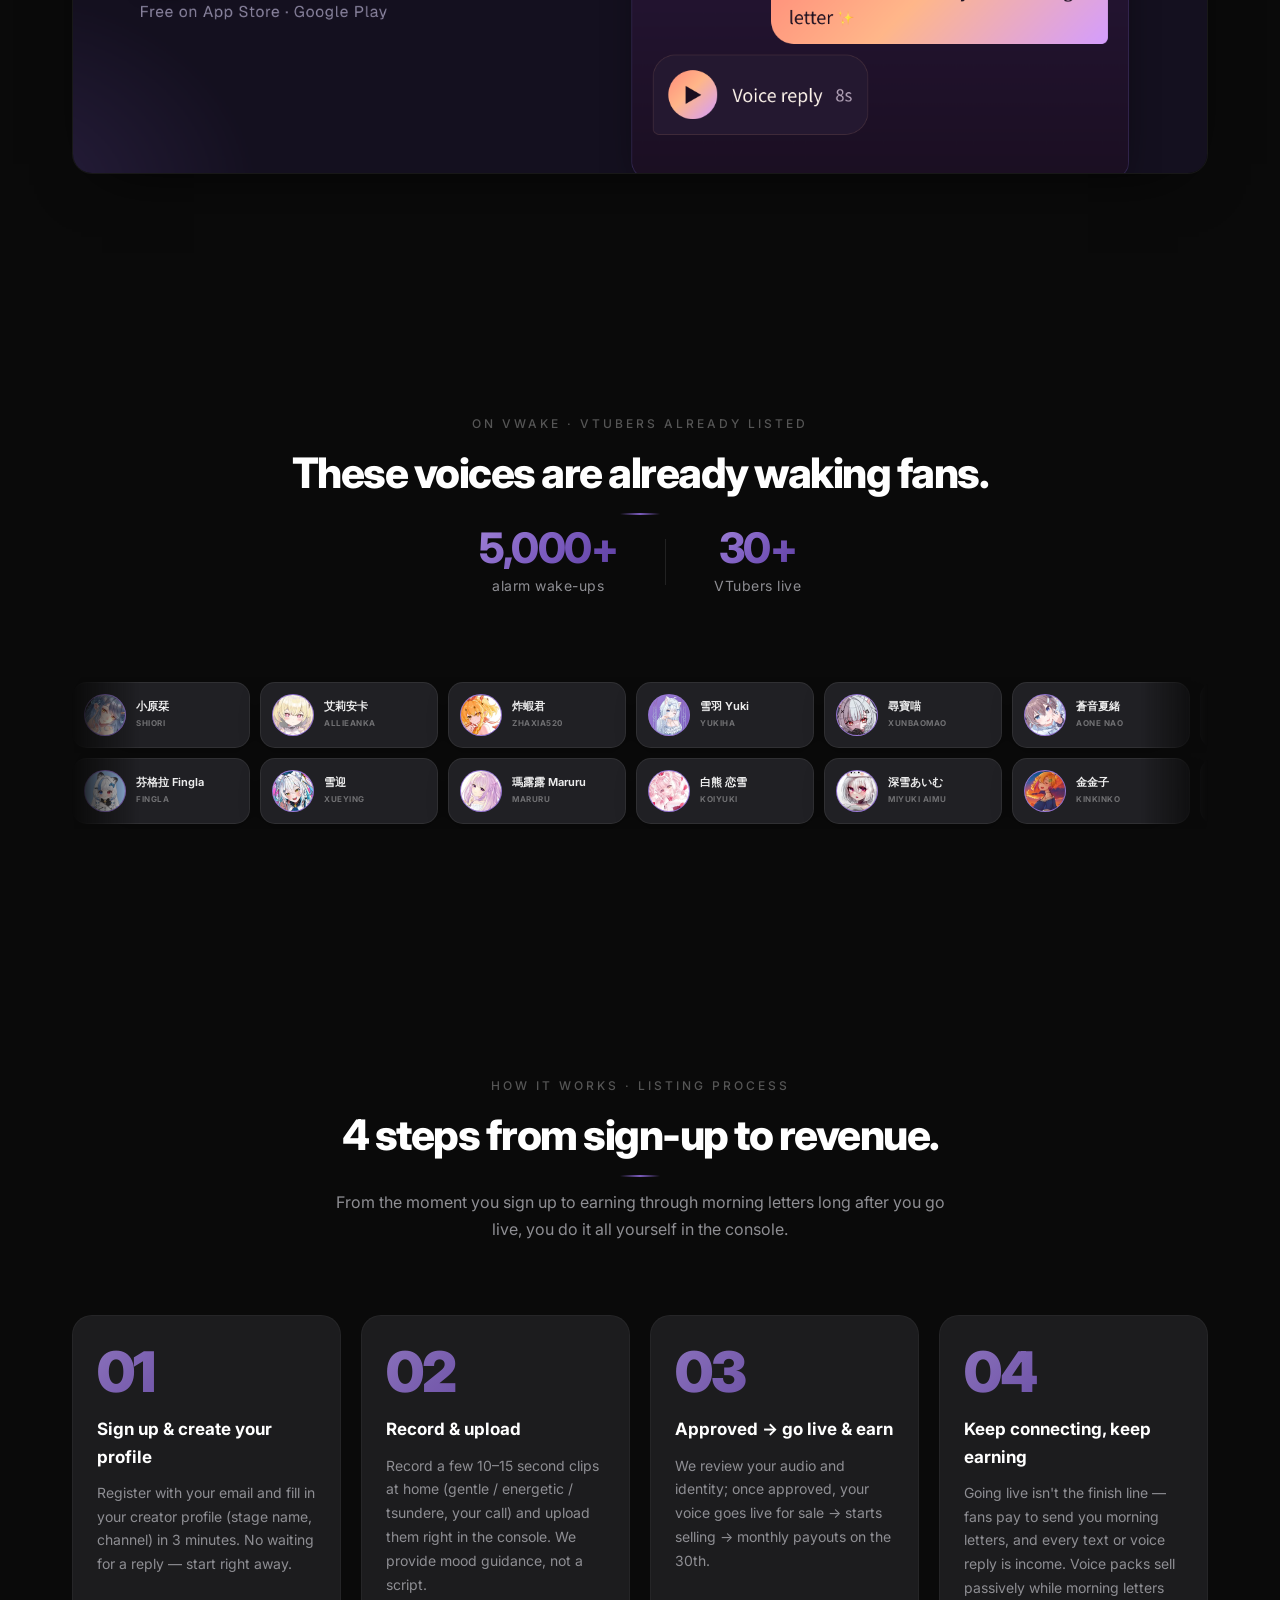
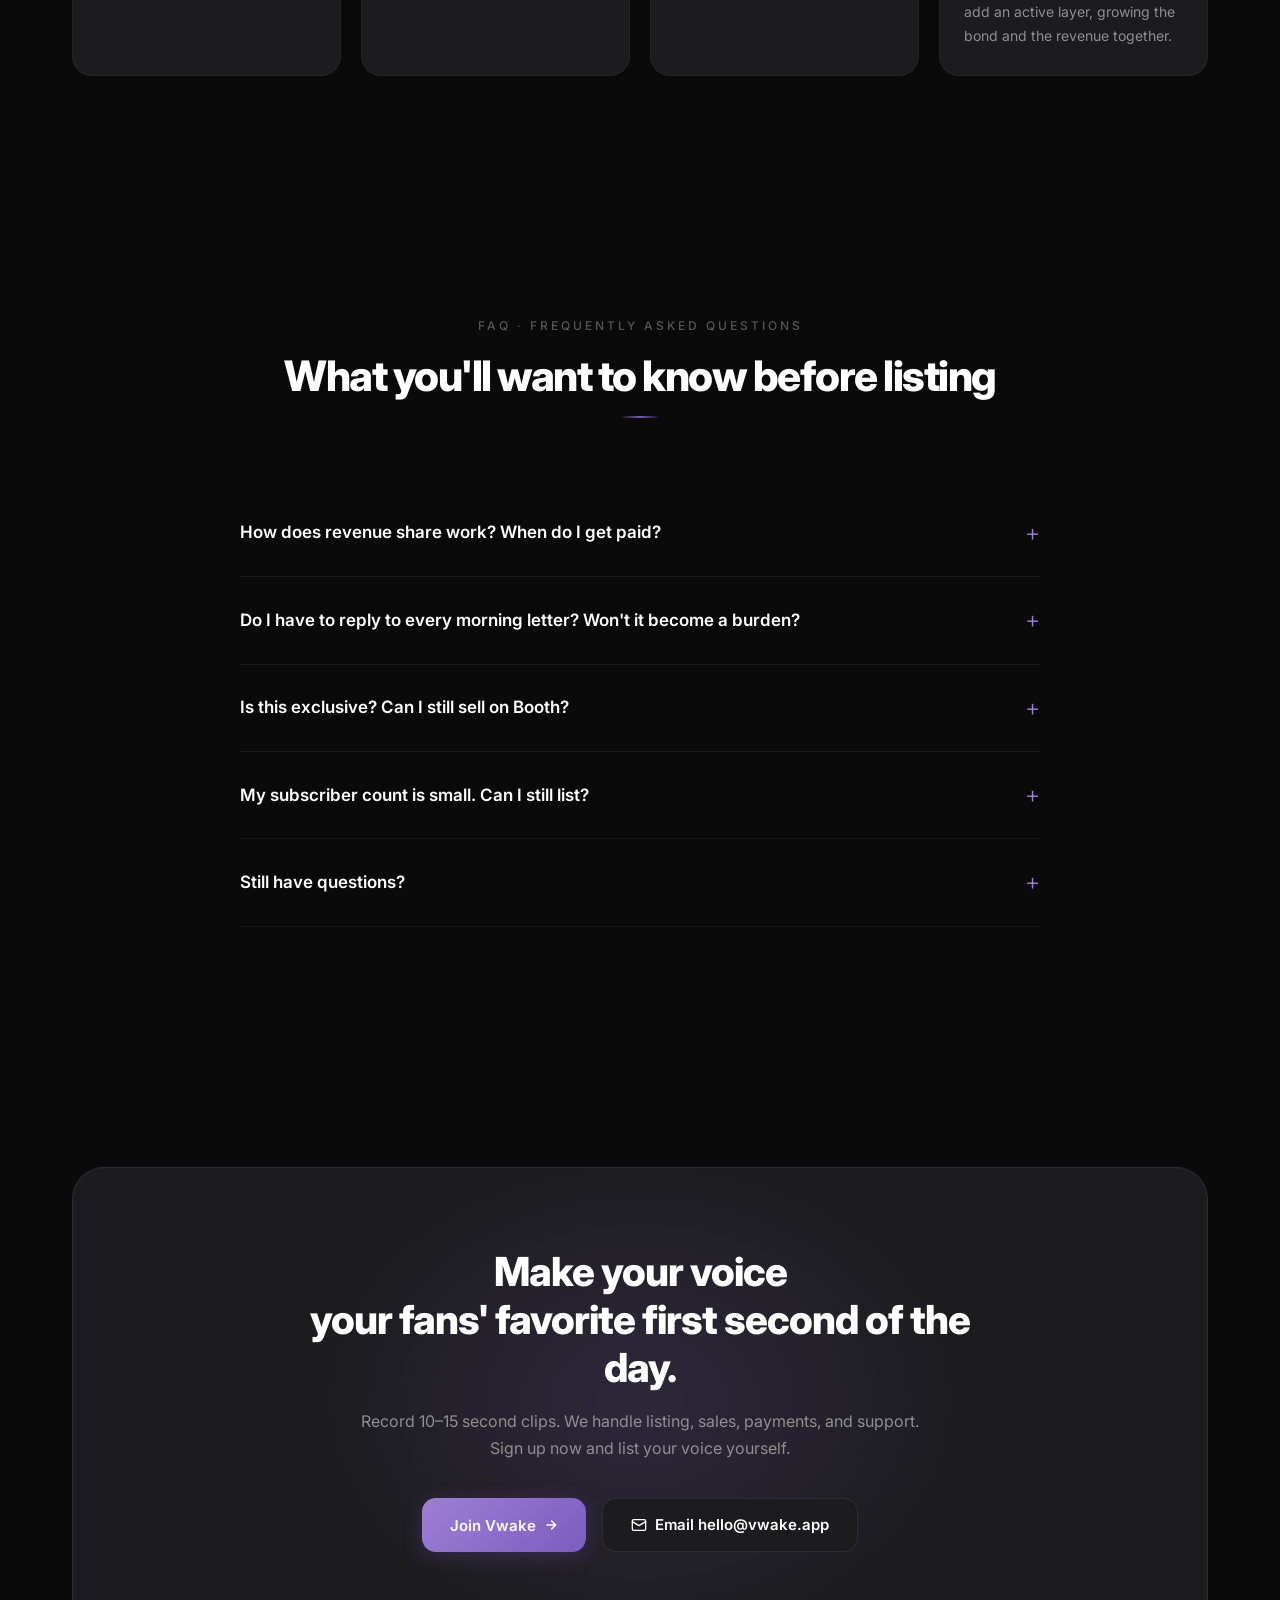
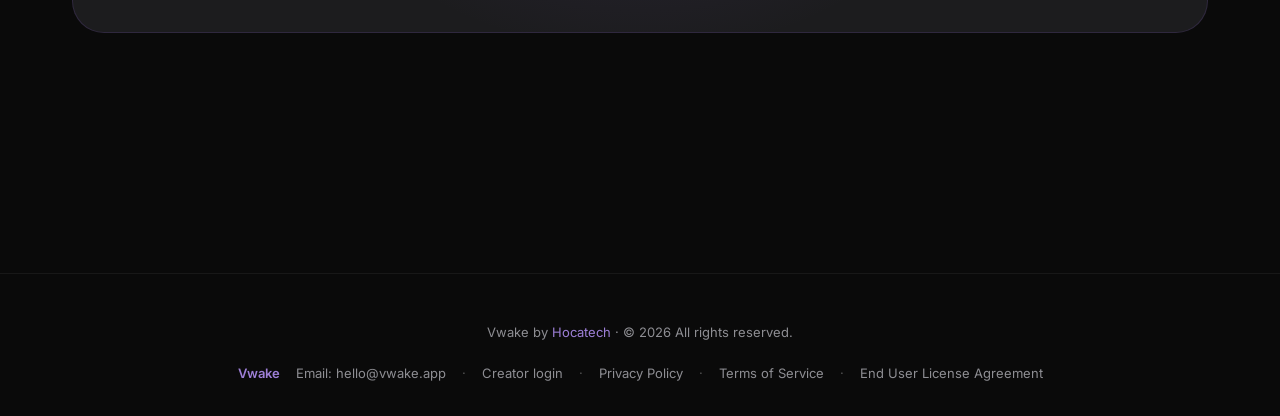
==== commit ff70cbf2: "feat(site): add two-row creator marquee" ====
--- a/en/index.html
+++ b/en/index.html
@@ -68,6 +68,7 @@
 <link rel="apple-touch-icon" sizes="180x180" href="/assets/icons/apple-touch-icon.png">
 <link rel="icon" type="image/png" sizes="192x192" href="/assets/icons/icon-192.png">
 <link rel="icon" type="image/png" sizes="512x512" href="/assets/icons/icon-512.png">
+<link rel="stylesheet" href="/assets/creator-marquee.css">
 <style>
   :root {
     --bg: #0a0a0a;
@@ -388,64 +389,6 @@
   .rstat-label { font-size: 14px; color: var(--text-muted); letter-spacing: 0.5px; }
   .rstat-sep { width: 1px; height: 46px; background: rgba(255,255,255,0.1); }
   @media (max-width: 540px) { .roster-stats { gap: 30px; } .rstat-num { font-size: 34px; } }
-
-  /* ROSTER (marquee) */
-  .roster-marquee {
-    position: relative;
-    overflow: hidden;
-    mask-image: linear-gradient(90deg, transparent, #000 6%, #000 94%, transparent);
-    -webkit-mask-image: linear-gradient(90deg, transparent, #000 6%, #000 94%, transparent);
-  }
-  .roster-track {
-    display: flex;
-    gap: 14px;
-    width: max-content;
-    animation: roster-scroll 60s linear infinite;
-  }
-  .roster-track:hover { animation-play-state: paused; }
-  @keyframes roster-scroll {
-    from { transform: translateX(0); }
-    to   { transform: translateX(-50%); }
-  }
-  @media (prefers-reduced-motion: reduce) {
-    .roster-track { animation: none; }
-  }
-
-  .roster-card {
-    flex: 0 0 auto;
-    width: 132px;
-    background: var(--surface);
-    border-radius: 16px;
-    padding: 16px 12px 14px;
-    border: 1px solid rgba(255, 255, 255, 0.04);
-    text-align: center;
-  }
-  .roster-avatar {
-    width: 56px; height: 56px;
-    border-radius: 50%;
-    background: var(--gradient-soft);
-    margin: 0 auto 10px;
-    border: 2px solid rgba(124, 92, 191, 0.3);
-    overflow: hidden;
-  }
-  .roster-avatar img {
-    width: 100%; height: 100%;
-    object-fit: cover;
-    display: block;
-  }
-  .roster-name {
-    font-size: 13px; font-weight: 600;
-    white-space: nowrap;
-    overflow: hidden;
-    text-overflow: ellipsis;
-  }
-  .roster-meta {
-    font-size: 11px; color: var(--text-muted);
-    margin-top: 2px;
-    white-space: nowrap;
-    overflow: hidden;
-    text-overflow: ellipsis;
-  }
 
   /* APP PREVIEW STRIP */
   .preview-frame { position: relative; }
@@ -1000,47 +943,510 @@
       </div>
     </div>
 
-    <div class="roster-marquee">
-      <div class="roster-track">
-        <div class="roster-card"><div class="roster-avatar"><img src="/assets/creators/avatars/pyonchan.png" alt="Pyonchan"></div><div class="roster-name">ぴょんちゃん兔兔</div><div class="roster-meta">Pyonchan</div></div>
-        <div class="roster-card"><div class="roster-avatar"><img src="/assets/creators/avatars/fingla.png" alt="Fingla"></div><div class="roster-name">Fingla 芬格拉</div><div class="roster-meta">Fingla</div></div>
-        <div class="roster-card"><div class="roster-avatar"><img src="/assets/creators/avatars/afeng.png" alt="Maple"></div><div class="roster-name">阿楓轟炸</div><div class="roster-meta">Maple</div></div>
-        <div class="roster-card"><div class="roster-avatar"><img src="/assets/creators/avatars/ohara-shiori.png" alt="Ohara Shiori"></div><div class="roster-name">小原栞</div><div class="roster-meta">Ohara Shiori</div></div>
-        <div class="roster-card"><div class="roster-avatar"><img src="/assets/creators/avatars/skymeowu.png" alt="SkyMeowu"></div><div class="roster-name">仙喵 SkyMeowu</div><div class="roster-meta">SkyMeowu</div></div>
-        <div class="roster-card"><div class="roster-avatar"><img src="/assets/creators/avatars/chimera.png" alt="Chimera"></div><div class="roster-name">奇美拉圈圈</div><div class="roster-meta">Chimera</div></div>
-        <div class="roster-card"><div class="roster-avatar"><img src="/assets/creators/avatars/maruru.png" alt="Maruru"></div><div class="roster-name">瑪露露 Maruru</div><div class="roster-meta">Maruru</div></div>
-        <div class="roster-card"><div class="roster-avatar"><img src="/assets/creators/avatars/shirakuma-koiyuki.png" alt="Shirokuma koiyuki"></div><div class="roster-name">白熊恋雪</div><div class="roster-meta">Shirokuma koiyuki</div></div>
-        <div class="roster-card"><div class="roster-avatar"><img src="/assets/creators/avatars/ribi.png" alt="Ribi"></div><div class="roster-name">莉比 Ribi</div><div class="roster-meta">Ribi</div></div>
-        <div class="roster-card"><div class="roster-avatar"><img src="/assets/creators/avatars/yukime.jpg" alt="Yukime"></div><div class="roster-name">雪迎</div><div class="roster-meta">Yukime</div></div>
-        <div class="roster-card"><div class="roster-avatar"><img src="/assets/creators/avatars/aquarius.png" alt="Aquarius"></div><div class="roster-name">水瓶罐子</div><div class="roster-meta">Aquarius</div></div>
-        <div class="roster-card"><div class="roster-avatar"><img src="/assets/creators/avatars/yukiha.png" alt="Yukiha"></div><div class="roster-name">雪羽</div><div class="roster-meta">Yukiha</div></div>
-        <div class="roster-card"><div class="roster-avatar"><img src="/assets/creators/avatars/eliannka.png" alt="Eliannka"></div><div class="roster-name">艾莉安卡</div><div class="roster-meta">Eliannka</div></div>
-        <div class="roster-card"><div class="roster-avatar"><img src="/assets/creators/avatars/miyuki-aimu.jpg" alt="Miyuki Aimu"></div><div class="roster-name">深雪あいむ</div><div class="roster-meta">Miyuki Aimu</div></div>
-        <div class="roster-card"><div class="roster-avatar"><img src="/assets/creators/avatars/abby-ruby.png" alt="Abby Ruby"></div><div class="roster-name">艾比露比</div><div class="roster-meta">Abby Ruby</div></div>
-        <div class="roster-card"><div class="roster-avatar"><img src="/assets/creators/avatars/aone-natsuo.png" alt="Aone Natsuo"></div><div class="roster-name">蒼音夏緒</div><div class="roster-meta">Aone Natsuo</div></div>
-        <div class="roster-card"><div class="roster-avatar"><img src="/assets/creators/avatars/kinkinko.jpg" alt="Kinkinko"></div><div class="roster-name">金金子</div><div class="roster-meta">Kinkinko</div></div>
-        <div class="roster-card"><div class="roster-avatar"><img src="/assets/creators/avatars/yukishita-reiko.png" alt="Yukishita Reiko"></div><div class="roster-name">雪下靈狐</div><div class="roster-meta">Yukishita Reiko</div></div>
-
-        <div class="roster-card" aria-hidden="true"><div class="roster-avatar"><img src="/assets/creators/avatars/pyonchan.png" alt=""></div><div class="roster-name">ぴょんちゃん兔兔</div><div class="roster-meta">Pyonchan</div></div>
-        <div class="roster-card" aria-hidden="true"><div class="roster-avatar"><img src="/assets/creators/avatars/fingla.png" alt=""></div><div class="roster-name">Fingla 芬格拉</div><div class="roster-meta">Fingla</div></div>
-        <div class="roster-card" aria-hidden="true"><div class="roster-avatar"><img src="/assets/creators/avatars/afeng.png" alt=""></div><div class="roster-name">阿楓轟炸</div><div class="roster-meta">Maple</div></div>
-        <div class="roster-card" aria-hidden="true"><div class="roster-avatar"><img src="/assets/creators/avatars/ohara-shiori.png" alt=""></div><div class="roster-name">小原栞</div><div class="roster-meta">Ohara Shiori</div></div>
-        <div class="roster-card" aria-hidden="true"><div class="roster-avatar"><img src="/assets/creators/avatars/skymeowu.png" alt=""></div><div class="roster-name">仙喵 SkyMeowu</div><div class="roster-meta">SkyMeowu</div></div>
-        <div class="roster-card" aria-hidden="true"><div class="roster-avatar"><img src="/assets/creators/avatars/chimera.png" alt=""></div><div class="roster-name">奇美拉圈圈</div><div class="roster-meta">Chimera</div></div>
-        <div class="roster-card" aria-hidden="true"><div class="roster-avatar"><img src="/assets/creators/avatars/maruru.png" alt=""></div><div class="roster-name">瑪露露 Maruru</div><div class="roster-meta">Maruru</div></div>
-        <div class="roster-card" aria-hidden="true"><div class="roster-avatar"><img src="/assets/creators/avatars/shirakuma-koiyuki.png" alt=""></div><div class="roster-name">白熊恋雪</div><div class="roster-meta">Shirokuma koiyuki</div></div>
-        <div class="roster-card" aria-hidden="true"><div class="roster-avatar"><img src="/assets/creators/avatars/ribi.png" alt=""></div><div class="roster-name">莉比 Ribi</div><div class="roster-meta">Ribi</div></div>
-        <div class="roster-card" aria-hidden="true"><div class="roster-avatar"><img src="/assets/creators/avatars/yukime.jpg" alt=""></div><div class="roster-name">雪迎</div><div class="roster-meta">Yukime</div></div>
-        <div class="roster-card" aria-hidden="true"><div class="roster-avatar"><img src="/assets/creators/avatars/aquarius.png" alt=""></div><div class="roster-name">水瓶罐子</div><div class="roster-meta">Aquarius</div></div>
-        <div class="roster-card" aria-hidden="true"><div class="roster-avatar"><img src="/assets/creators/avatars/yukiha.png" alt=""></div><div class="roster-name">雪羽</div><div class="roster-meta">Yukiha</div></div>
-        <div class="roster-card" aria-hidden="true"><div class="roster-avatar"><img src="/assets/creators/avatars/eliannka.png" alt=""></div><div class="roster-name">艾莉安卡</div><div class="roster-meta">Eliannka</div></div>
-        <div class="roster-card" aria-hidden="true"><div class="roster-avatar"><img src="/assets/creators/avatars/miyuki-aimu.jpg" alt=""></div><div class="roster-name">深雪あいむ</div><div class="roster-meta">Miyuki Aimu</div></div>
-        <div class="roster-card" aria-hidden="true"><div class="roster-avatar"><img src="/assets/creators/avatars/abby-ruby.png" alt=""></div><div class="roster-name">艾比露比</div><div class="roster-meta">Abby Ruby</div></div>
-        <div class="roster-card" aria-hidden="true"><div class="roster-avatar"><img src="/assets/creators/avatars/aone-natsuo.png" alt=""></div><div class="roster-name">蒼音夏緒</div><div class="roster-meta">Aone Natsuo</div></div>
-        <div class="roster-card" aria-hidden="true"><div class="roster-avatar"><img src="/assets/creators/avatars/kinkinko.jpg" alt=""></div><div class="roster-name">金金子</div><div class="roster-meta">Kinkinko</div></div>
-        <div class="roster-card" aria-hidden="true"><div class="roster-avatar"><img src="/assets/creators/avatars/yukishita-reiko.png" alt=""></div><div class="roster-name">雪下靈狐</div><div class="roster-meta">Yukishita Reiko</div></div>
+    <!-- CREATOR_MARQUEE_START -->
+    <div class="creator-marquee" tabindex="0" aria-label="Vwake creator roster">
+      <div class="creator-marquee-lane creator-marquee-lane--left">
+        <div class="creator-marquee-track">
+          <div class="creator-marquee-sequence">
+            <!-- CREATOR_TOP_START -->
+        <article class="creator-marquee-card" data-creator-id="shiori">
+          <div class="creator-marquee-avatar"><img src="/assets/creators/marquee/shiori.webp" alt="小原栞" width="160" height="160" loading="lazy" decoding="async"></div>
+          <div class="creator-marquee-card-copy">
+            <div class="creator-marquee-card-name">小原栞</div>
+            <div class="creator-marquee-card-label">SHIORI</div>
+          </div>
+        </article>
+        <article class="creator-marquee-card" data-creator-id="allieanka">
+          <div class="creator-marquee-avatar"><img src="/assets/creators/marquee/allieanka.webp" alt="艾莉安卡" width="160" height="160" loading="lazy" decoding="async"></div>
+          <div class="creator-marquee-card-copy">
+            <div class="creator-marquee-card-name">艾莉安卡</div>
+            <div class="creator-marquee-card-label">ALLIEANKA</div>
+          </div>
+        </article>
+        <article class="creator-marquee-card" data-creator-id="zhaxia520">
+          <div class="creator-marquee-avatar"><img src="/assets/creators/marquee/zhaxia520.webp" alt="炸蝦君" width="160" height="160" loading="lazy" decoding="async"></div>
+          <div class="creator-marquee-card-copy">
+            <div class="creator-marquee-card-name">炸蝦君</div>
+            <div class="creator-marquee-card-label">ZHAXIA520</div>
+          </div>
+        </article>
+        <article class="creator-marquee-card" data-creator-id="yukiha">
+          <div class="creator-marquee-avatar"><img src="/assets/creators/marquee/yukiha.webp" alt="雪羽 Yuki" width="160" height="160" loading="lazy" decoding="async"></div>
+          <div class="creator-marquee-card-copy">
+            <div class="creator-marquee-card-name">雪羽 Yuki</div>
+            <div class="creator-marquee-card-label">YUKIHA</div>
+          </div>
+        </article>
+        <article class="creator-marquee-card" data-creator-id="xunbaomao">
+          <div class="creator-marquee-avatar"><img src="/assets/creators/marquee/xunbaomao.webp" alt="尋寶喵" width="160" height="160" loading="lazy" decoding="async"></div>
+          <div class="creator-marquee-card-copy">
+            <div class="creator-marquee-card-name">尋寶喵</div>
+            <div class="creator-marquee-card-label">XUNBAOMAO</div>
+          </div>
+        </article>
+        <article class="creator-marquee-card" data-creator-id="aone_nao">
+          <div class="creator-marquee-avatar"><img src="/assets/creators/marquee/aone_nao.webp" alt="蒼音夏緒" width="160" height="160" loading="lazy" decoding="async"></div>
+          <div class="creator-marquee-card-copy">
+            <div class="creator-marquee-card-name">蒼音夏緒</div>
+            <div class="creator-marquee-card-label">AONE NAO</div>
+          </div>
+        </article>
+        <article class="creator-marquee-card" data-creator-id="sabina">
+          <div class="creator-marquee-avatar"><img src="/assets/creators/marquee/sabina.webp" alt="人偶．薩賓娜／薩琪" width="160" height="160" loading="lazy" decoding="async"></div>
+          <div class="creator-marquee-card-copy">
+            <div class="creator-marquee-card-name">人偶．薩賓娜／薩琪</div>
+            <div class="creator-marquee-card-label">SABINA</div>
+          </div>
+        </article>
+        <article class="creator-marquee-card" data-creator-id="yabi">
+          <div class="creator-marquee-avatar"><img src="/assets/creators/marquee/yabi.webp" alt="牙白不牙白" width="160" height="160" loading="lazy" decoding="async"></div>
+          <div class="creator-marquee-card-copy">
+            <div class="creator-marquee-card-name">牙白不牙白</div>
+            <div class="creator-marquee-card-label">YABI</div>
+          </div>
+        </article>
+        <article class="creator-marquee-card" data-creator-id="ucrhlzl1kx0bzsiehkrfakrg">
+          <div class="creator-marquee-avatar"><img src="/assets/creators/marquee/ucrhlzl1kx0bzsiehkrfakrg.webp" alt="芽瑪" width="160" height="160" loading="lazy" decoding="async"></div>
+          <div class="creator-marquee-card-copy">
+            <div class="creator-marquee-card-name">芽瑪</div>
+            <div class="creator-marquee-card-label">YAMA</div>
+          </div>
+        </article>
+        <article class="creator-marquee-card" data-creator-id="quindaizier">
+          <div class="creator-marquee-avatar"><img src="/assets/creators/marquee/quindaizier.webp" alt="奎因黛希爾" width="160" height="160" loading="lazy" decoding="async"></div>
+          <div class="creator-marquee-card-copy">
+            <div class="creator-marquee-card-name">奎因黛希爾</div>
+            <div class="creator-marquee-card-label">QUINDAIZIER</div>
+          </div>
+        </article>
+        <article class="creator-marquee-card" data-creator-id="ribi">
+          <div class="creator-marquee-avatar"><img src="/assets/creators/marquee/ribi.webp" alt="莉比 Ribi" width="160" height="160" loading="lazy" decoding="async"></div>
+          <div class="creator-marquee-card-copy">
+            <div class="creator-marquee-card-name">莉比 Ribi</div>
+            <div class="creator-marquee-card-label">RIBI</div>
+          </div>
+        </article>
+        <article class="creator-marquee-card" data-creator-id="pyonchan">
+          <div class="creator-marquee-avatar"><img src="/assets/creators/marquee/pyonchan.webp" alt="ぴょんちゃん兔兔" width="160" height="160" loading="lazy" decoding="async"></div>
+          <div class="creator-marquee-card-copy">
+            <div class="creator-marquee-card-name">ぴょんちゃん兔兔</div>
+            <div class="creator-marquee-card-label">PYONCHAN</div>
+          </div>
+        </article>
+        <article class="creator-marquee-card" data-creator-id="skymeowu">
+          <div class="creator-marquee-avatar"><img src="/assets/creators/marquee/skymeowu.webp" alt="仙喵 SkyMeowu" width="160" height="160" loading="lazy" decoding="async"></div>
+          <div class="creator-marquee-card-copy">
+            <div class="creator-marquee-card-name">仙喵 SkyMeowu</div>
+            <div class="creator-marquee-card-label">SKYMEOWU</div>
+          </div>
+        </article>
+        <article class="creator-marquee-card" data-creator-id="chimera">
+          <div class="creator-marquee-avatar"><img src="/assets/creators/marquee/chimera.webp" alt="奇美拉圈圈" width="160" height="160" loading="lazy" decoding="async"></div>
+          <div class="creator-marquee-card-copy">
+            <div class="creator-marquee-card-name">奇美拉圈圈</div>
+            <div class="creator-marquee-card-label">CHIMERA</div>
+          </div>
+        </article>
+        <article class="creator-marquee-card" data-creator-id="luby_abby">
+          <div class="creator-marquee-avatar"><img src="/assets/creators/marquee/luby_abby.webp" alt="露比艾比 Luby Abby" width="160" height="160" loading="lazy" decoding="async"></div>
+          <div class="creator-marquee-card-copy">
+            <div class="creator-marquee-card-name">露比艾比 Luby Abby</div>
+            <div class="creator-marquee-card-label">LUBY ABBY</div>
+          </div>
+        </article>
+        <article class="creator-marquee-card" data-creator-id="maple">
+          <div class="creator-marquee-avatar"><img src="/assets/creators/marquee/maple.webp" alt="阿楓轟炸" width="160" height="160" loading="lazy" decoding="async"></div>
+          <div class="creator-marquee-card-copy">
+            <div class="creator-marquee-card-name">阿楓轟炸</div>
+            <div class="creator-marquee-card-label">MAPLE</div>
+          </div>
+        </article>
+        <article class="creator-marquee-card" data-creator-id="aquariusgirl">
+          <div class="creator-marquee-avatar"><img src="/assets/creators/marquee/aquariusgirl.webp" alt="水瓶罐子" width="160" height="160" loading="lazy" decoding="async"></div>
+          <div class="creator-marquee-card-copy">
+            <div class="creator-marquee-card-name">水瓶罐子</div>
+            <div class="creator-marquee-card-label">AQUARIUS</div>
+          </div>
+        </article>
+            <!-- CREATOR_TOP_END -->
+          </div>
+          <div class="creator-marquee-sequence" aria-hidden="true">
+            <!-- CREATOR_TOP_DUPLICATE_START -->
+        <article class="creator-marquee-card" data-creator-id="shiori">
+          <div class="creator-marquee-avatar"><img src="/assets/creators/marquee/shiori.webp" alt="" width="160" height="160" loading="lazy" decoding="async"></div>
+          <div class="creator-marquee-card-copy">
+            <div class="creator-marquee-card-name">小原栞</div>
+            <div class="creator-marquee-card-label">SHIORI</div>
+          </div>
+        </article>
+        <article class="creator-marquee-card" data-creator-id="allieanka">
+          <div class="creator-marquee-avatar"><img src="/assets/creators/marquee/allieanka.webp" alt="" width="160" height="160" loading="lazy" decoding="async"></div>
+          <div class="creator-marquee-card-copy">
+            <div class="creator-marquee-card-name">艾莉安卡</div>
+            <div class="creator-marquee-card-label">ALLIEANKA</div>
+          </div>
+        </article>
+        <article class="creator-marquee-card" data-creator-id="zhaxia520">
+          <div class="creator-marquee-avatar"><img src="/assets/creators/marquee/zhaxia520.webp" alt="" width="160" height="160" loading="lazy" decoding="async"></div>
+          <div class="creator-marquee-card-copy">
+            <div class="creator-marquee-card-name">炸蝦君</div>
+            <div class="creator-marquee-card-label">ZHAXIA520</div>
+          </div>
+        </article>
+        <article class="creator-marquee-card" data-creator-id="yukiha">
+          <div class="creator-marquee-avatar"><img src="/assets/creators/marquee/yukiha.webp" alt="" width="160" height="160" loading="lazy" decoding="async"></div>
+          <div class="creator-marquee-card-copy">
+            <div class="creator-marquee-card-name">雪羽 Yuki</div>
+            <div class="creator-marquee-card-label">YUKIHA</div>
+          </div>
+        </article>
+        <article class="creator-marquee-card" data-creator-id="xunbaomao">
+          <div class="creator-marquee-avatar"><img src="/assets/creators/marquee/xunbaomao.webp" alt="" width="160" height="160" loading="lazy" decoding="async"></div>
+          <div class="creator-marquee-card-copy">
+            <div class="creator-marquee-card-name">尋寶喵</div>
+            <div class="creator-marquee-card-label">XUNBAOMAO</div>
+          </div>
+        </article>
+        <article class="creator-marquee-card" data-creator-id="aone_nao">
+          <div class="creator-marquee-avatar"><img src="/assets/creators/marquee/aone_nao.webp" alt="" width="160" height="160" loading="lazy" decoding="async"></div>
+          <div class="creator-marquee-card-copy">
+            <div class="creator-marquee-card-name">蒼音夏緒</div>
+            <div class="creator-marquee-card-label">AONE NAO</div>
+          </div>
+        </article>
+        <article class="creator-marquee-card" data-creator-id="sabina">
+          <div class="creator-marquee-avatar"><img src="/assets/creators/marquee/sabina.webp" alt="" width="160" height="160" loading="lazy" decoding="async"></div>
+          <div class="creator-marquee-card-copy">
+            <div class="creator-marquee-card-name">人偶．薩賓娜／薩琪</div>
+            <div class="creator-marquee-card-label">SABINA</div>
+          </div>
+        </article>
+        <article class="creator-marquee-card" data-creator-id="yabi">
+          <div class="creator-marquee-avatar"><img src="/assets/creators/marquee/yabi.webp" alt="" width="160" height="160" loading="lazy" decoding="async"></div>
+          <div class="creator-marquee-card-copy">
+            <div class="creator-marquee-card-name">牙白不牙白</div>
+            <div class="creator-marquee-card-label">YABI</div>
+          </div>
+        </article>
+        <article class="creator-marquee-card" data-creator-id="ucrhlzl1kx0bzsiehkrfakrg">
+          <div class="creator-marquee-avatar"><img src="/assets/creators/marquee/ucrhlzl1kx0bzsiehkrfakrg.webp" alt="" width="160" height="160" loading="lazy" decoding="async"></div>
+          <div class="creator-marquee-card-copy">
+            <div class="creator-marquee-card-name">芽瑪</div>
+            <div class="creator-marquee-card-label">YAMA</div>
+          </div>
+        </article>
+        <article class="creator-marquee-card" data-creator-id="quindaizier">
+          <div class="creator-marquee-avatar"><img src="/assets/creators/marquee/quindaizier.webp" alt="" width="160" height="160" loading="lazy" decoding="async"></div>
+          <div class="creator-marquee-card-copy">
+            <div class="creator-marquee-card-name">奎因黛希爾</div>
+            <div class="creator-marquee-card-label">QUINDAIZIER</div>
+          </div>
+        </article>
+        <article class="creator-marquee-card" data-creator-id="ribi">
+          <div class="creator-marquee-avatar"><img src="/assets/creators/marquee/ribi.webp" alt="" width="160" height="160" loading="lazy" decoding="async"></div>
+          <div class="creator-marquee-card-copy">
+            <div class="creator-marquee-card-name">莉比 Ribi</div>
+            <div class="creator-marquee-card-label">RIBI</div>
+          </div>
+        </article>
+        <article class="creator-marquee-card" data-creator-id="pyonchan">
+          <div class="creator-marquee-avatar"><img src="/assets/creators/marquee/pyonchan.webp" alt="" width="160" height="160" loading="lazy" decoding="async"></div>
+          <div class="creator-marquee-card-copy">
+            <div class="creator-marquee-card-name">ぴょんちゃん兔兔</div>
+            <div class="creator-marquee-card-label">PYONCHAN</div>
+          </div>
+        </article>
+        <article class="creator-marquee-card" data-creator-id="skymeowu">
+          <div class="creator-marquee-avatar"><img src="/assets/creators/marquee/skymeowu.webp" alt="" width="160" height="160" loading="lazy" decoding="async"></div>
+          <div class="creator-marquee-card-copy">
+            <div class="creator-marquee-card-name">仙喵 SkyMeowu</div>
+            <div class="creator-marquee-card-label">SKYMEOWU</div>
+          </div>
+        </article>
+        <article class="creator-marquee-card" data-creator-id="chimera">
+          <div class="creator-marquee-avatar"><img src="/assets/creators/marquee/chimera.webp" alt="" width="160" height="160" loading="lazy" decoding="async"></div>
+          <div class="creator-marquee-card-copy">
+            <div class="creator-marquee-card-name">奇美拉圈圈</div>
+            <div class="creator-marquee-card-label">CHIMERA</div>
+          </div>
+        </article>
+        <article class="creator-marquee-card" data-creator-id="luby_abby">
+          <div class="creator-marquee-avatar"><img src="/assets/creators/marquee/luby_abby.webp" alt="" width="160" height="160" loading="lazy" decoding="async"></div>
+          <div class="creator-marquee-card-copy">
+            <div class="creator-marquee-card-name">露比艾比 Luby Abby</div>
+            <div class="creator-marquee-card-label">LUBY ABBY</div>
+          </div>
+        </article>
+        <article class="creator-marquee-card" data-creator-id="maple">
+          <div class="creator-marquee-avatar"><img src="/assets/creators/marquee/maple.webp" alt="" width="160" height="160" loading="lazy" decoding="async"></div>
+          <div class="creator-marquee-card-copy">
+            <div class="creator-marquee-card-name">阿楓轟炸</div>
+            <div class="creator-marquee-card-label">MAPLE</div>
+          </div>
+        </article>
+        <article class="creator-marquee-card" data-creator-id="aquariusgirl">
+          <div class="creator-marquee-avatar"><img src="/assets/creators/marquee/aquariusgirl.webp" alt="" width="160" height="160" loading="lazy" decoding="async"></div>
+          <div class="creator-marquee-card-copy">
+            <div class="creator-marquee-card-name">水瓶罐子</div>
+            <div class="creator-marquee-card-label">AQUARIUS</div>
+          </div>
+        </article>
+            <!-- CREATOR_TOP_DUPLICATE_END -->
+          </div>
+        </div>
+      </div>
+      <div class="creator-marquee-lane creator-marquee-lane--right">
+        <div class="creator-marquee-track">
+          <div class="creator-marquee-sequence">
+            <!-- CREATOR_BOTTOM_START -->
+        <article class="creator-marquee-card" data-creator-id="fingla">
+          <div class="creator-marquee-avatar"><img src="/assets/creators/marquee/fingla.webp" alt="芬格拉 Fingla" width="160" height="160" loading="lazy" decoding="async"></div>
+          <div class="creator-marquee-card-copy">
+            <div class="creator-marquee-card-name">芬格拉 Fingla</div>
+            <div class="creator-marquee-card-label">FINGLA</div>
+          </div>
+        </article>
+        <article class="creator-marquee-card" data-creator-id="xueying">
+          <div class="creator-marquee-avatar"><img src="/assets/creators/marquee/xueying.webp" alt="雪迎" width="160" height="160" loading="lazy" decoding="async"></div>
+          <div class="creator-marquee-card-copy">
+            <div class="creator-marquee-card-name">雪迎</div>
+            <div class="creator-marquee-card-label">XUEYING</div>
+          </div>
+        </article>
+        <article class="creator-marquee-card" data-creator-id="maruru">
+          <div class="creator-marquee-avatar"><img src="/assets/creators/marquee/maruru.webp" alt="瑪露露 Maruru" width="160" height="160" loading="lazy" decoding="async"></div>
+          <div class="creator-marquee-card-copy">
+            <div class="creator-marquee-card-name">瑪露露 Maruru</div>
+            <div class="creator-marquee-card-label">MARURU</div>
+          </div>
+        </article>
+        <article class="creator-marquee-card" data-creator-id="koiyuki">
+          <div class="creator-marquee-avatar"><img src="/assets/creators/marquee/koiyuki.webp" alt="白熊 恋雪" width="160" height="160" loading="lazy" decoding="async"></div>
+          <div class="creator-marquee-card-copy">
+            <div class="creator-marquee-card-name">白熊 恋雪</div>
+            <div class="creator-marquee-card-label">KOIYUKI</div>
+          </div>
+        </article>
+        <article class="creator-marquee-card" data-creator-id="miyuki_aimu">
+          <div class="creator-marquee-avatar"><img src="/assets/creators/marquee/miyuki_aimu.webp" alt="深雪あいむ" width="160" height="160" loading="lazy" decoding="async"></div>
+          <div class="creator-marquee-card-copy">
+            <div class="creator-marquee-card-name">深雪あいむ</div>
+            <div class="creator-marquee-card-label">MIYUKI AIMU</div>
+          </div>
+        </article>
+        <article class="creator-marquee-card" data-creator-id="kinkinko">
+          <div class="creator-marquee-avatar"><img src="/assets/creators/marquee/kinkinko.webp" alt="金金子" width="160" height="160" loading="lazy" decoding="async"></div>
+          <div class="creator-marquee-card-copy">
+            <div class="creator-marquee-card-name">金金子</div>
+            <div class="creator-marquee-card-label">KINKINKO</div>
+          </div>
+        </article>
+        <article class="creator-marquee-card" data-creator-id="snowfox">
+          <div class="creator-marquee-avatar"><img src="/assets/creators/marquee/snowfox.webp" alt="雪下靈狐" width="160" height="160" loading="lazy" decoding="async"></div>
+          <div class="creator-marquee-card-copy">
+            <div class="creator-marquee-card-name">雪下靈狐</div>
+            <div class="creator-marquee-card-label">SNOWFOX</div>
+          </div>
+        </article>
+        <article class="creator-marquee-card" data-creator-id="delvi">
+          <div class="creator-marquee-avatar"><img src="/assets/creators/marquee/delvi.webp" alt="黛菲 Delvi" width="160" height="160" loading="lazy" decoding="async"></div>
+          <div class="creator-marquee-card-copy">
+            <div class="creator-marquee-card-name">黛菲 Delvi</div>
+            <div class="creator-marquee-card-label">DELVI</div>
+          </div>
+        </article>
+        <article class="creator-marquee-card" data-creator-id="yufang">
+          <div class="creator-marquee-avatar"><img src="/assets/creators/marquee/yufang.webp" alt="月下香幽芳 YuFang" width="160" height="160" loading="lazy" decoding="async"></div>
+          <div class="creator-marquee-card-copy">
+            <div class="creator-marquee-card-name">月下香幽芳 YuFang</div>
+            <div class="creator-marquee-card-label">YUFANG</div>
+          </div>
+        </article>
+        <article class="creator-marquee-card" data-creator-id="aya">
+          <div class="creator-marquee-avatar"><img src="/assets/creators/marquee/aya.webp" alt="赤羽亞矢 AYA" width="160" height="160" loading="lazy" decoding="async"></div>
+          <div class="creator-marquee-card-copy">
+            <div class="creator-marquee-card-name">赤羽亞矢 AYA</div>
+            <div class="creator-marquee-card-label">AYA</div>
+          </div>
+        </article>
+        <article class="creator-marquee-card" data-creator-id="shiki">
+          <div class="creator-marquee-avatar"><img src="/assets/creators/marquee/shiki.webp" alt="嘻希呦" width="160" height="160" loading="lazy" decoding="async"></div>
+          <div class="creator-marquee-card-copy">
+            <div class="creator-marquee-card-name">嘻希呦</div>
+            <div class="creator-marquee-card-label">SHIKI</div>
+          </div>
+        </article>
+        <article class="creator-marquee-card" data-creator-id="tsugumi">
+          <div class="creator-marquee-avatar"><img src="/assets/creators/marquee/tsugumi.webp" alt="黛鶇" width="160" height="160" loading="lazy" decoding="async"></div>
+          <div class="creator-marquee-card-copy">
+            <div class="creator-marquee-card-name">黛鶇</div>
+            <div class="creator-marquee-card-label">TSUGUMI</div>
+          </div>
+        </article>
+        <article class="creator-marquee-card" data-creator-id="elina">
+          <div class="creator-marquee-avatar"><img src="/assets/creators/marquee/elina.webp" alt="宮森えりな" width="160" height="160" loading="lazy" decoding="async"></div>
+          <div class="creator-marquee-card-copy">
+            <div class="creator-marquee-card-name">宮森えりな</div>
+            <div class="creator-marquee-card-label">ELINA</div>
+          </div>
+        </article>
+        <article class="creator-marquee-card" data-creator-id="yukichan">
+          <div class="creator-marquee-avatar"><img src="/assets/creators/marquee/yukichan.webp" alt="小雪 Yukichan" width="160" height="160" loading="lazy" decoding="async"></div>
+          <div class="creator-marquee-card-copy">
+            <div class="creator-marquee-card-name">小雪 Yukichan</div>
+            <div class="creator-marquee-card-label">YUKICHAN</div>
+          </div>
+        </article>
+        <article class="creator-marquee-card" data-creator-id="aki">
+          <div class="creator-marquee-avatar"><img src="/assets/creators/marquee/aki.webp" alt="Aki 安希" width="160" height="160" loading="lazy" decoding="async"></div>
+          <div class="creator-marquee-card-copy">
+            <div class="creator-marquee-card-name">Aki 安希</div>
+            <div class="creator-marquee-card-label">AKI</div>
+          </div>
+        </article>
+        <article class="creator-marquee-card" data-creator-id="hanasaki">
+          <div class="creator-marquee-avatar"><img src="/assets/creators/marquee/hanasaki.webp" alt="魔法少女花咲" width="160" height="160" loading="lazy" decoding="async"></div>
+          <div class="creator-marquee-card-copy">
+            <div class="creator-marquee-card-name">魔法少女花咲</div>
+            <div class="creator-marquee-card-label">HANASAKI</div>
+          </div>
+        </article>
+        <article class="creator-marquee-card" data-creator-id="somaru">
+          <div class="creator-marquee-avatar"><img src="/assets/creators/marquee/somaru.webp" alt="水縹そまる" width="160" height="160" loading="lazy" decoding="async"></div>
+          <div class="creator-marquee-card-copy">
+            <div class="creator-marquee-card-name">水縹そまる</div>
+            <div class="creator-marquee-card-label">SOMARU</div>
+          </div>
+        </article>
+            <!-- CREATOR_BOTTOM_END -->
+          </div>
+          <div class="creator-marquee-sequence" aria-hidden="true">
+            <!-- CREATOR_BOTTOM_DUPLICATE_START -->
+        <article class="creator-marquee-card" data-creator-id="fingla">
+          <div class="creator-marquee-avatar"><img src="/assets/creators/marquee/fingla.webp" alt="" width="160" height="160" loading="lazy" decoding="async"></div>
+          <div class="creator-marquee-card-copy">
+            <div class="creator-marquee-card-name">芬格拉 Fingla</div>
+            <div class="creator-marquee-card-label">FINGLA</div>
+          </div>
+        </article>
+        <article class="creator-marquee-card" data-creator-id="xueying">
+          <div class="creator-marquee-avatar"><img src="/assets/creators/marquee/xueying.webp" alt="" width="160" height="160" loading="lazy" decoding="async"></div>
+          <div class="creator-marquee-card-copy">
+            <div class="creator-marquee-card-name">雪迎</div>
+            <div class="creator-marquee-card-label">XUEYING</div>
+          </div>
+        </article>
+        <article class="creator-marquee-card" data-creator-id="maruru">
+          <div class="creator-marquee-avatar"><img src="/assets/creators/marquee/maruru.webp" alt="" width="160" height="160" loading="lazy" decoding="async"></div>
+          <div class="creator-marquee-card-copy">
+            <div class="creator-marquee-card-name">瑪露露 Maruru</div>
+            <div class="creator-marquee-card-label">MARURU</div>
+          </div>
+        </article>
+        <article class="creator-marquee-card" data-creator-id="koiyuki">
+          <div class="creator-marquee-avatar"><img src="/assets/creators/marquee/koiyuki.webp" alt="" width="160" height="160" loading="lazy" decoding="async"></div>
+          <div class="creator-marquee-card-copy">
+            <div class="creator-marquee-card-name">白熊 恋雪</div>
+            <div class="creator-marquee-card-label">KOIYUKI</div>
+          </div>
+        </article>
+        <article class="creator-marquee-card" data-creator-id="miyuki_aimu">
+          <div class="creator-marquee-avatar"><img src="/assets/creators/marquee/miyuki_aimu.webp" alt="" width="160" height="160" loading="lazy" decoding="async"></div>
+          <div class="creator-marquee-card-copy">
+            <div class="creator-marquee-card-name">深雪あいむ</div>
+            <div class="creator-marquee-card-label">MIYUKI AIMU</div>
+          </div>
+        </article>
+        <article class="creator-marquee-card" data-creator-id="kinkinko">
+          <div class="creator-marquee-avatar"><img src="/assets/creators/marquee/kinkinko.webp" alt="" width="160" height="160" loading="lazy" decoding="async"></div>
+          <div class="creator-marquee-card-copy">
+            <div class="creator-marquee-card-name">金金子</div>
+            <div class="creator-marquee-card-label">KINKINKO</div>
+          </div>
+        </article>
+        <article class="creator-marquee-card" data-creator-id="snowfox">
+          <div class="creator-marquee-avatar"><img src="/assets/creators/marquee/snowfox.webp" alt="" width="160" height="160" loading="lazy" decoding="async"></div>
+          <div class="creator-marquee-card-copy">
+            <div class="creator-marquee-card-name">雪下靈狐</div>
+            <div class="creator-marquee-card-label">SNOWFOX</div>
+          </div>
+        </article>
+        <article class="creator-marquee-card" data-creator-id="delvi">
+          <div class="creator-marquee-avatar"><img src="/assets/creators/marquee/delvi.webp" alt="" width="160" height="160" loading="lazy" decoding="async"></div>
+          <div class="creator-marquee-card-copy">
+            <div class="creator-marquee-card-name">黛菲 Delvi</div>
+            <div class="creator-marquee-card-label">DELVI</div>
+          </div>
+        </article>
+        <article class="creator-marquee-card" data-creator-id="yufang">
+          <div class="creator-marquee-avatar"><img src="/assets/creators/marquee/yufang.webp" alt="" width="160" height="160" loading="lazy" decoding="async"></div>
+          <div class="creator-marquee-card-copy">
+            <div class="creator-marquee-card-name">月下香幽芳 YuFang</div>
+            <div class="creator-marquee-card-label">YUFANG</div>
+          </div>
+        </article>
+        <article class="creator-marquee-card" data-creator-id="aya">
+          <div class="creator-marquee-avatar"><img src="/assets/creators/marquee/aya.webp" alt="" width="160" height="160" loading="lazy" decoding="async"></div>
+          <div class="creator-marquee-card-copy">
+            <div class="creator-marquee-card-name">赤羽亞矢 AYA</div>
+            <div class="creator-marquee-card-label">AYA</div>
+          </div>
+        </article>
+        <article class="creator-marquee-card" data-creator-id="shiki">
+          <div class="creator-marquee-avatar"><img src="/assets/creators/marquee/shiki.webp" alt="" width="160" height="160" loading="lazy" decoding="async"></div>
+          <div class="creator-marquee-card-copy">
+            <div class="creator-marquee-card-name">嘻希呦</div>
+            <div class="creator-marquee-card-label">SHIKI</div>
+          </div>
+        </article>
+        <article class="creator-marquee-card" data-creator-id="tsugumi">
+          <div class="creator-marquee-avatar"><img src="/assets/creators/marquee/tsugumi.webp" alt="" width="160" height="160" loading="lazy" decoding="async"></div>
+          <div class="creator-marquee-card-copy">
+            <div class="creator-marquee-card-name">黛鶇</div>
+            <div class="creator-marquee-card-label">TSUGUMI</div>
+          </div>
+        </article>
+        <article class="creator-marquee-card" data-creator-id="elina">
+          <div class="creator-marquee-avatar"><img src="/assets/creators/marquee/elina.webp" alt="" width="160" height="160" loading="lazy" decoding="async"></div>
+          <div class="creator-marquee-card-copy">
+            <div class="creator-marquee-card-name">宮森えりな</div>
+            <div class="creator-marquee-card-label">ELINA</div>
+          </div>
+        </article>
+        <article class="creator-marquee-card" data-creator-id="yukichan">
+          <div class="creator-marquee-avatar"><img src="/assets/creators/marquee/yukichan.webp" alt="" width="160" height="160" loading="lazy" decoding="async"></div>
+          <div class="creator-marquee-card-copy">
+            <div class="creator-marquee-card-name">小雪 Yukichan</div>
+            <div class="creator-marquee-card-label">YUKICHAN</div>
+          </div>
+        </article>
+        <article class="creator-marquee-card" data-creator-id="aki">
+          <div class="creator-marquee-avatar"><img src="/assets/creators/marquee/aki.webp" alt="" width="160" height="160" loading="lazy" decoding="async"></div>
+          <div class="creator-marquee-card-copy">
+            <div class="creator-marquee-card-name">Aki 安希</div>
+            <div class="creator-marquee-card-label">AKI</div>
+          </div>
+        </article>
+        <article class="creator-marquee-card" data-creator-id="hanasaki">
+          <div class="creator-marquee-avatar"><img src="/assets/creators/marquee/hanasaki.webp" alt="" width="160" height="160" loading="lazy" decoding="async"></div>
+          <div class="creator-marquee-card-copy">
+            <div class="creator-marquee-card-name">魔法少女花咲</div>
+            <div class="creator-marquee-card-label">HANASAKI</div>
+          </div>
+        </article>
+        <article class="creator-marquee-card" data-creator-id="somaru">
+          <div class="creator-marquee-avatar"><img src="/assets/creators/marquee/somaru.webp" alt="" width="160" height="160" loading="lazy" decoding="async"></div>
+          <div class="creator-marquee-card-copy">
+            <div class="creator-marquee-card-name">水縹そまる</div>
+            <div class="creator-marquee-card-label">SOMARU</div>
+          </div>
+        </article>
+            <!-- CREATOR_BOTTOM_DUPLICATE_END -->
+          </div>
+        </div>
       </div>
     </div>
+    <!-- CREATOR_MARQUEE_END -->
 
   </div>
 </section>
--- a/assets/creator-marquee.css
+++ b/assets/creator-marquee.css
@@ -0,0 +1,156 @@
+.creator-marquee {
+  --marquee-card-width: 178px;
+  --marquee-card-height: 66px;
+  --marquee-avatar-size: 42px;
+  --marquee-gap: 10px;
+  position: relative;
+  overflow: hidden;
+  padding: 7px 0;
+  mask-image: linear-gradient(90deg, transparent, #000 6%, #000 94%, transparent);
+  -webkit-mask-image: linear-gradient(90deg, transparent, #000 6%, #000 94%, transparent);
+}
+
+.creator-marquee:focus-visible {
+  outline: 2px solid var(--accent-light);
+  outline-offset: 7px;
+}
+
+.creator-marquee-lane {
+  overflow: hidden;
+  padding: 5px 0;
+}
+
+.creator-marquee-track {
+  display: flex;
+  width: max-content;
+  animation-duration: 72.6s;
+  animation-timing-function: linear;
+  animation-iteration-count: infinite;
+  will-change: transform;
+}
+
+.creator-marquee-lane--left .creator-marquee-track {
+  animation-name: marquee-left;
+}
+
+.creator-marquee-lane--right .creator-marquee-track {
+  animation-name: marquee-right;
+}
+
+.creator-marquee-sequence {
+  display: flex;
+  gap: var(--marquee-gap);
+  padding-right: var(--marquee-gap);
+}
+
+.creator-marquee-card {
+  box-sizing: border-box;
+  display: flex;
+  flex: 0 0 var(--marquee-card-width);
+  align-items: center;
+  gap: 10px;
+  width: var(--marquee-card-width);
+  height: var(--marquee-card-height);
+  min-width: 0;
+  overflow: hidden;
+  padding: 9px 11px;
+  border: 1px solid rgba(255, 255, 255, 0.07);
+  border-radius: 15px;
+  background: rgba(35, 34, 39, 0.94);
+  box-shadow: 0 8px 22px rgba(0, 0, 0, 0.2);
+}
+
+.creator-marquee-avatar {
+  flex: 0 0 var(--marquee-avatar-size);
+  width: var(--marquee-avatar-size);
+  height: var(--marquee-avatar-size);
+  overflow: hidden;
+  border: 1px solid rgba(157, 127, 214, 0.42);
+  border-radius: 50%;
+  background: var(--gradient-soft);
+}
+
+.creator-marquee-avatar img {
+  display: block;
+  width: 100%;
+  height: 100%;
+  object-fit: cover;
+}
+
+.creator-marquee-card-copy {
+  flex: 1;
+  min-width: 0;
+  overflow: hidden;
+}
+
+.creator-marquee-card-name {
+  display: -webkit-box;
+  overflow: hidden;
+  color: rgba(255, 255, 255, 0.92);
+  font-size: 11px;
+  font-weight: 650;
+  line-height: 1.25;
+  overflow-wrap: anywhere;
+  -webkit-box-orient: vertical;
+  -webkit-line-clamp: 2;
+}
+
+.creator-marquee-card-label {
+  overflow: hidden;
+  margin-top: 4px;
+  color: rgba(255, 255, 255, 0.36);
+  font-size: 8px;
+  font-weight: 700;
+  letter-spacing: 0.07em;
+  text-overflow: ellipsis;
+  white-space: nowrap;
+}
+
+.creator-marquee:hover .creator-marquee-track,
+.creator-marquee:focus-within .creator-marquee-track {
+  animation-play-state: paused;
+}
+
+@keyframes marquee-left {
+  to { transform: translateX(-50%); }
+}
+
+@keyframes marquee-right {
+  from { transform: translateX(-50%); }
+  to { transform: translateX(0); }
+}
+
+@media (max-width: 620px) {
+  .creator-marquee {
+    --marquee-card-width: 166px;
+  }
+
+  .creator-marquee-track {
+    animation-duration: 68s;
+  }
+}
+
+@media (prefers-reduced-motion: reduce) {
+  .creator-marquee {
+    overflow: visible;
+    mask-image: none;
+    -webkit-mask-image: none;
+  }
+
+  .creator-marquee-lane {
+    overflow-x: auto;
+    overscroll-behavior-inline: contain;
+    scrollbar-width: thin;
+    -webkit-overflow-scrolling: touch;
+  }
+
+  .creator-marquee-track {
+    animation: none;
+    transform: none;
+    will-change: auto;
+  }
+
+  .creator-marquee-sequence[aria-hidden="true"] {
+    display: none;
+  }
+}
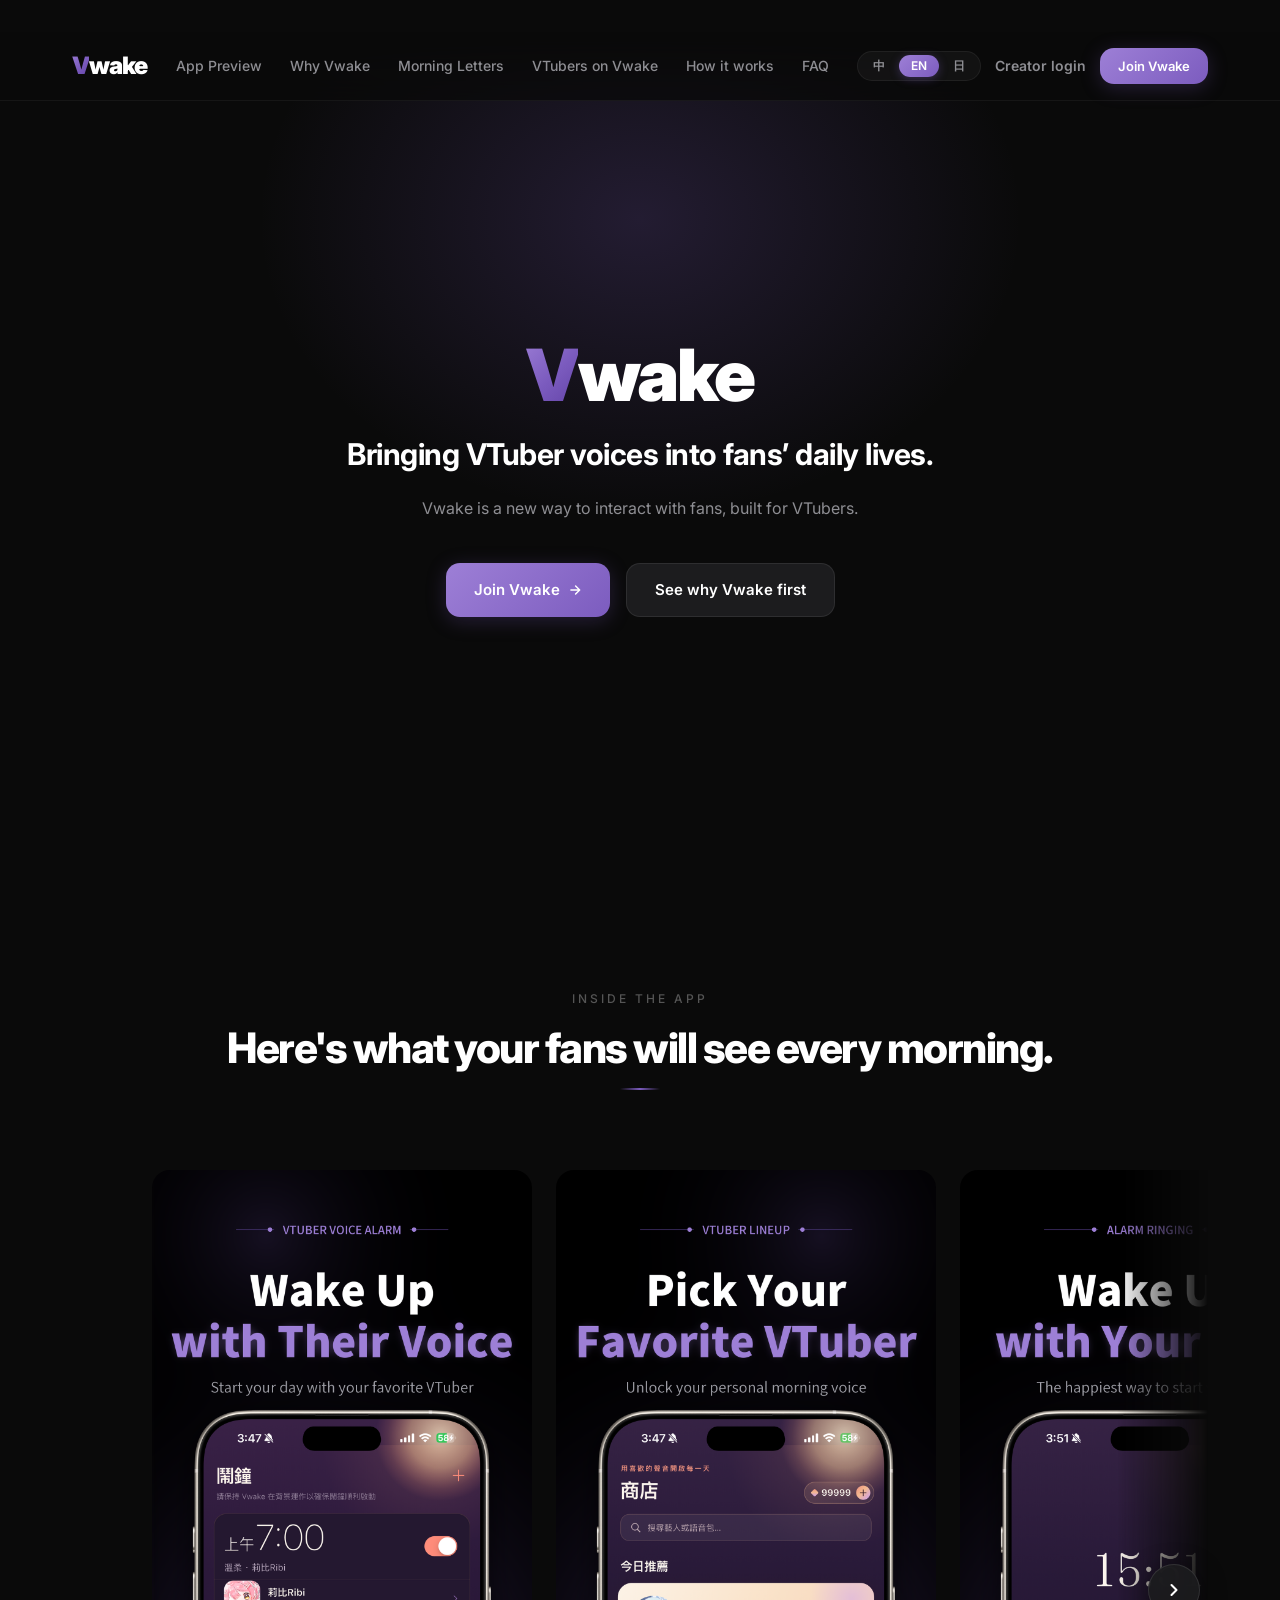
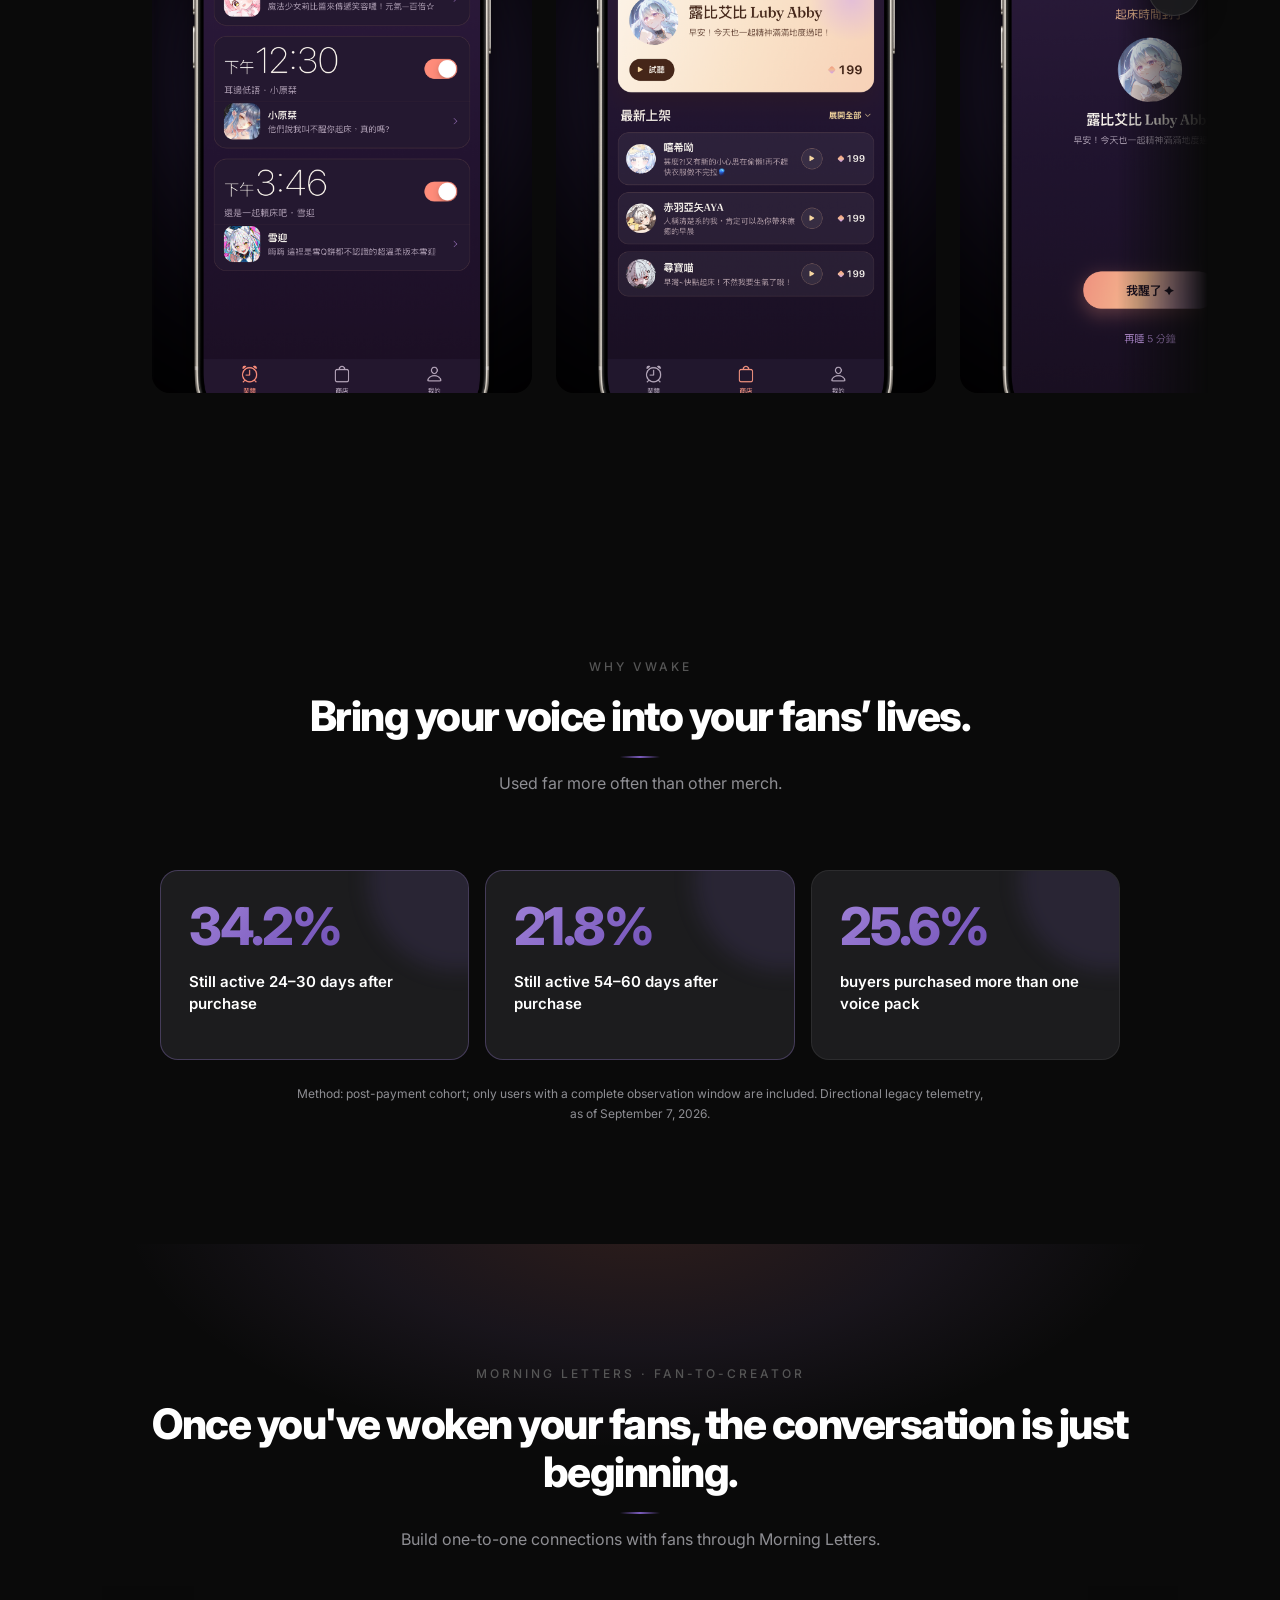
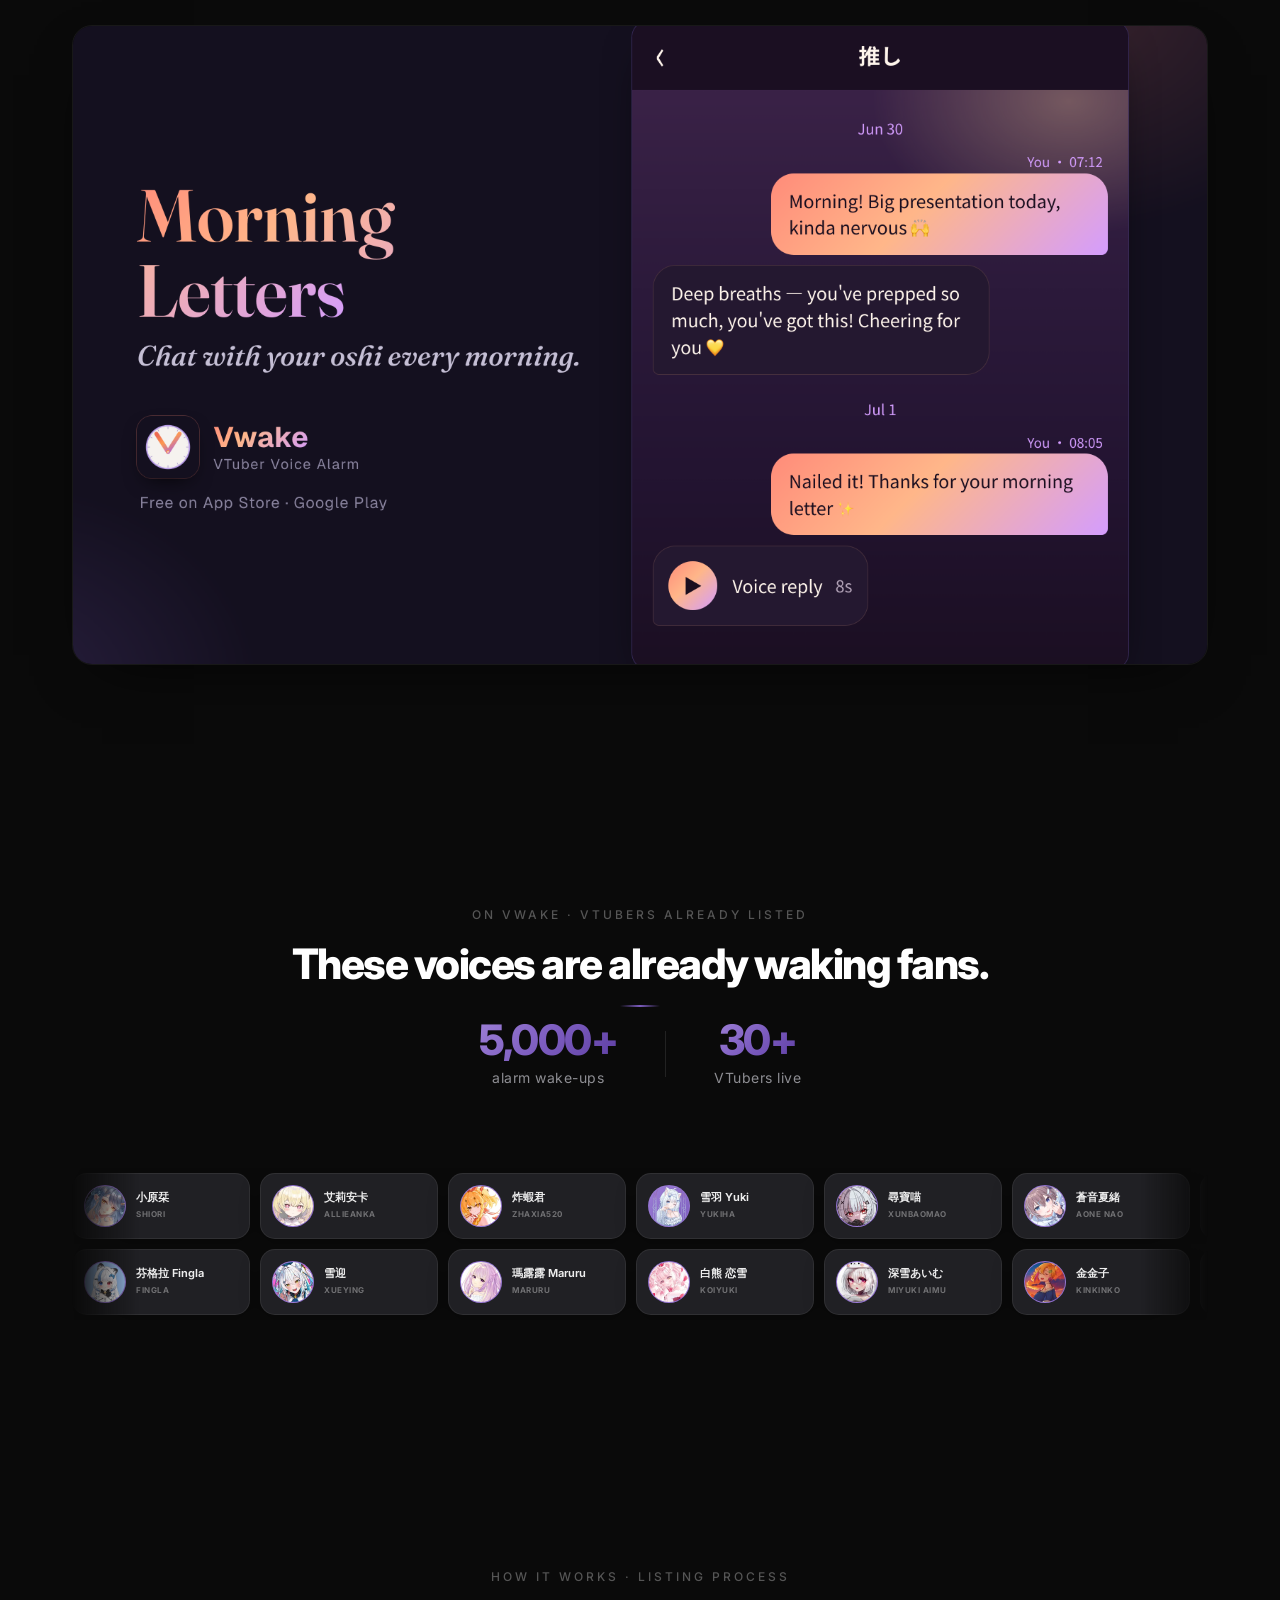
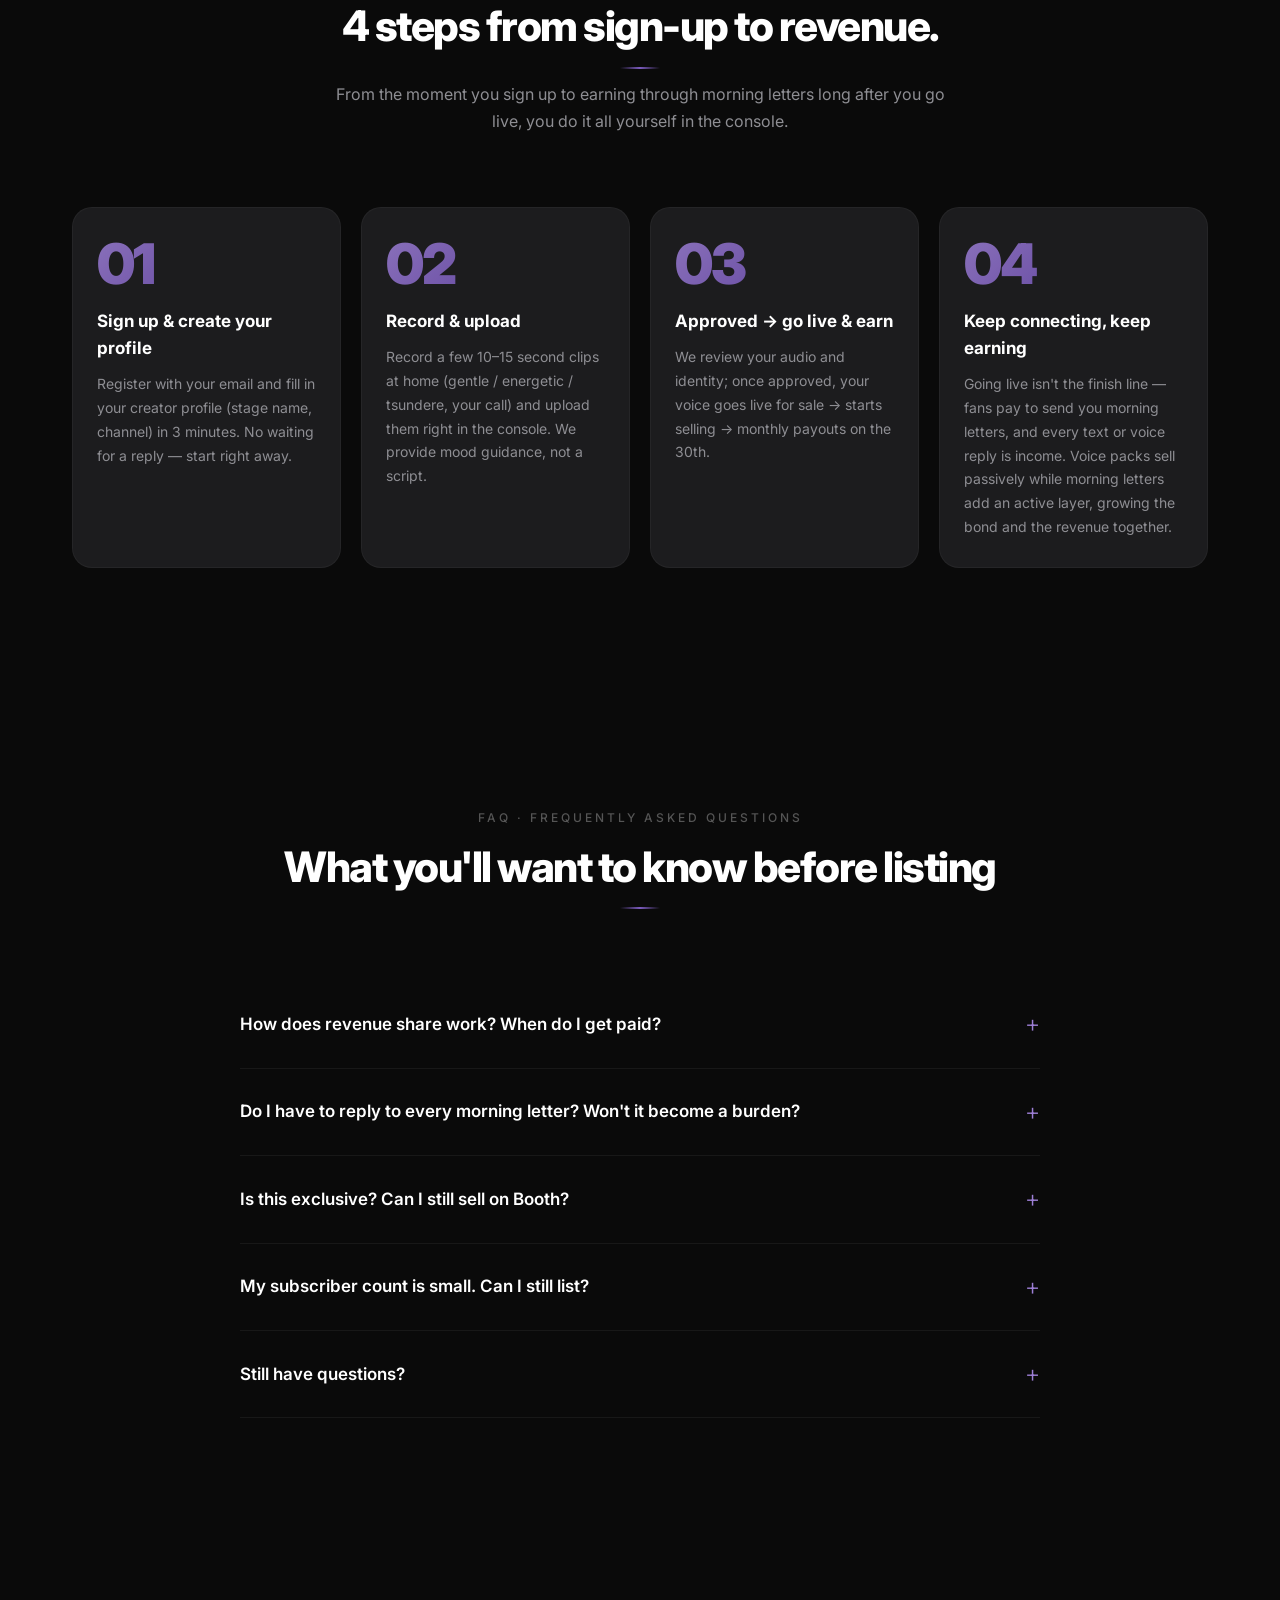
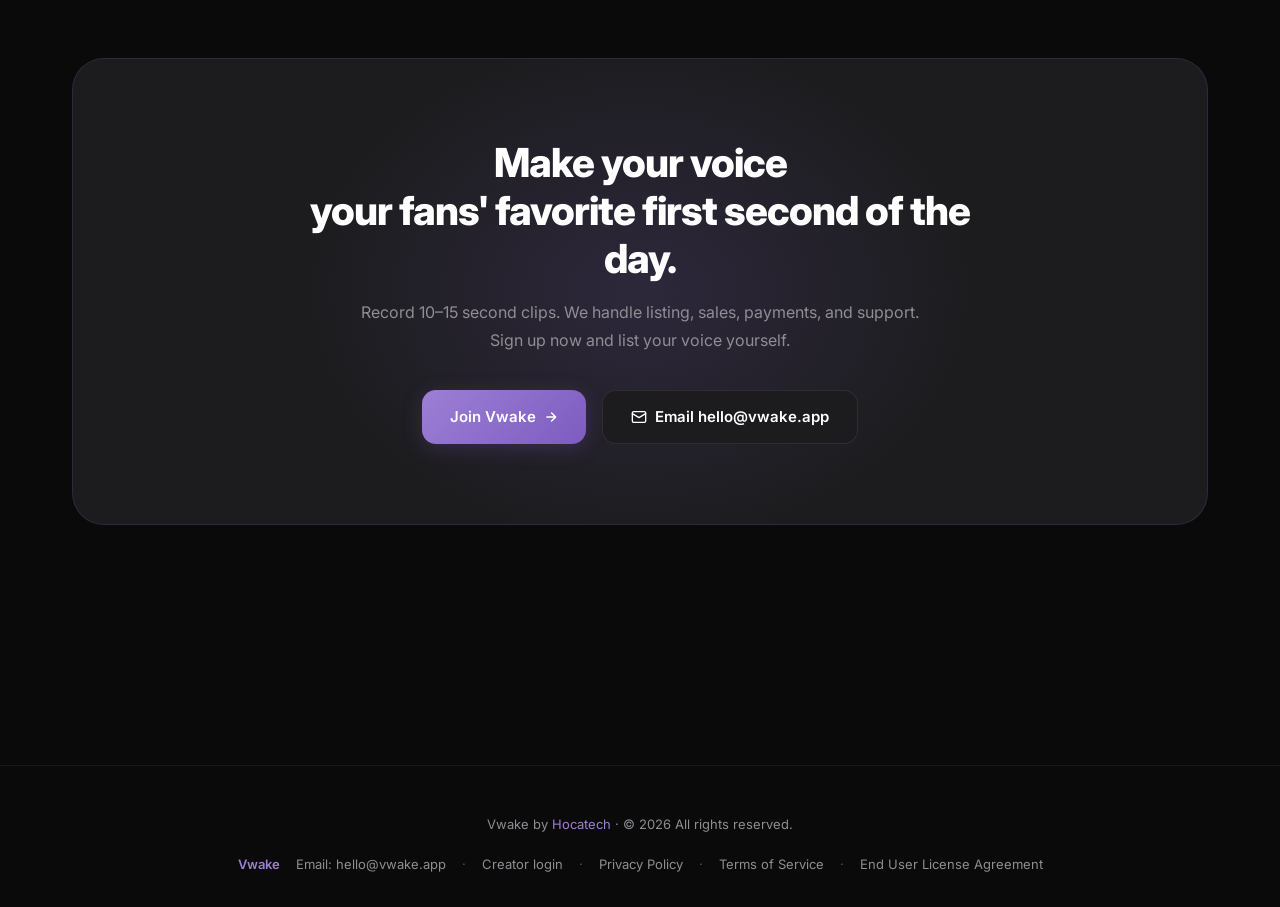
==== commit b4ed0f5c: "feat: refresh creator landing page messaging" ====
--- a/en/index.html
+++ b/en/index.html
@@ -191,17 +191,9 @@
     pointer-events: none; z-index: 0;
   }
   .hero > * { position: relative; z-index: 1; }
-  .hero-eyebrow {
-    font-size: 12px; letter-spacing: 4px; text-transform: uppercase;
-    color: var(--accent-light); font-weight: 600;
-    padding: 8px 18px; border-radius: 999px;
-    background: rgba(124, 92, 191, 0.12);
-    border: 1px solid rgba(124, 92, 191, 0.3);
-    margin-bottom: 28px;
-  }
   .hero-wordmark {
     font-size: 72px; font-weight: 900; letter-spacing: -2.5px;
-    line-height: 0.95; margin-bottom: 14px;
+    line-height: 0.95; margin-bottom: 24px;
   }
   .hero-wordmark .accent {
     background: var(--gradient);
@@ -261,70 +253,83 @@
     .section-title { font-size: 30px; }
   }
 
-  /* PILLARS */
-  .pillars-grid {
+  /* WHY VWAKE / RETENTION PROOF */
+  .why-metrics {
     display: grid;
-    grid-template-columns: 1fr 1fr;
-    gap: 24px;
-  }
-  @media (max-width: 880px) { .pillars-grid { grid-template-columns: 1fr; } }
+    grid-template-columns: repeat(3, 1fr);
+    gap: 16px;
+    max-width: 960px;
+    margin: 0 auto;
+  }
+  .why-metric {
+    position: relative;
+    overflow: hidden;
+    min-height: 190px;
+    padding: 30px 28px 26px;
+    background: var(--surface);
+    border: 1px solid rgba(255, 255, 255, 0.07);
+    border-radius: 18px;
+  }
+  .why-metric::after {
+    content: '';
+    position: absolute;
+    width: 180px;
+    height: 180px;
+    right: -80px;
+    top: -80px;
+    border-radius: 50%;
+    background: rgba(124, 92, 191, 0.14);
+    filter: blur(10px);
+    pointer-events: none;
+  }
+  .why-metric-featured { border-color: rgba(157, 127, 214, 0.32); }
+  .why-metric-number {
+    position: relative;
+    z-index: 1;
+    font-size: 52px;
+    font-weight: 800;
+    letter-spacing: -2px;
+    line-height: 1;
+    background: var(--gradient);
+    -webkit-background-clip: text;
+    background-clip: text;
+    -webkit-text-fill-color: transparent;
+  }
+  .why-metric-label {
+    position: relative;
+    z-index: 1;
+    margin-top: 18px;
+    font-size: 15px;
+    font-weight: 600;
+    line-height: 1.5;
+  }
+  .why-metric-detail {
+    position: relative;
+    z-index: 1;
+    margin-top: 12px;
+    color: var(--text-muted);
+    font-size: 13px;
+  }
+  .why-note {
+    max-width: 700px;
+    margin: 24px auto 0;
+    color: var(--text-muted);
+    font-size: 12px;
+    line-height: 1.7;
+    text-align: center;
+  }
+  @media (max-width: 880px) {
+    .why-metrics { grid-template-columns: 1fr; max-width: 560px; }
+    .why-metric { min-height: 0; }
+  }
 
   /* ===== Morning Letters — dawn palette ===== */
-  :root {
-    --ml-coral: #FF8C7A;
-    --ml-apricot: #FFB78A;
-    --ml-lilac: #D49DFF;
-    --ml-dawn: linear-gradient(135deg, #FF8C7A 0%, #FFB78A 44%, #D49DFF 100%);
-  }
   #letters { position: relative; isolation: isolate; }
   #letters::before {
     content: ''; position: absolute; left: 0; right: 0; top: 0; height: 560px;
     background: radial-gradient(720px 340px at 50% -40px, rgba(255,140,122,0.15), rgba(212,157,255,0.07) 42%, transparent 72%);
     pointer-events: none; z-index: -1;
   }
-  .ml-defs { position: absolute; width: 0; height: 0; }
-  .ml-grid { display: grid; grid-template-columns: repeat(2, 1fr); gap: 20px; max-width: 800px; margin: 0 auto; }
-  @media (max-width: 880px) { .ml-grid { grid-template-columns: 1fr; } }
-
-  .ml-card {
-    position: relative; overflow: hidden;
-    background: linear-gradient(180deg, rgba(42,26,45,0.5) 0%, var(--surface) 58%);
-    border: 1px solid rgba(255,140,122,0.14);
-    border-radius: var(--radius-card);
-    padding: 34px 30px 32px;
-    transition: transform 0.3s ease, border-color 0.3s ease;
-  }
-  .ml-card::before {
-    content: ''; position: absolute; top: 0; left: 0; right: 0; height: 2px;
-    background: var(--ml-dawn); opacity: 0.65;
-  }
-  .ml-card:hover { transform: translateY(-4px); border-color: rgba(255,140,122,0.42); }
-
-  .ml-icon {
-    width: 54px; height: 54px; border-radius: 16px;
-    display: grid; place-items: center;
-    background: rgba(255,140,122,0.10);
-    border: 1px solid rgba(255,140,122,0.22);
-    box-shadow: 0 0 0 6px rgba(255,140,122,0.045), 0 10px 26px -14px rgba(255,140,122,0.5);
-    margin-bottom: 22px;
-  }
-  .ml-icon svg { width: 27px; height: 27px; }
-
-  .ml-label {
-    font-size: 12px; letter-spacing: 3px; text-transform: uppercase;
-    font-weight: 700; color: var(--ml-apricot); margin-bottom: 12px;
-  }
-  .ml-title {
-    font-size: 23px; font-weight: 800; letter-spacing: -0.6px;
-    line-height: 1.3; margin-bottom: 14px; color: var(--text);
-  }
-  .ml-quote {
-    font-size: 15px; font-weight: 500; color: var(--text);
-    margin-bottom: 14px; padding-left: 13px;
-    border-left: 2px solid var(--ml-coral); line-height: 1.55;
-  }
-  .ml-desc { font-size: 14.5px; color: var(--text-muted); line-height: 1.75; margin: 0; }
-
   .letters-banner {
     margin-top: 44px;
     border-radius: var(--radius-card);
@@ -333,54 +338,6 @@
     box-shadow: 0 20px 60px -30px rgba(0,0,0,0.9);
   }
   .letters-banner img { width: 100%; height: auto; display: block; }
-
-  .pillar {
-    background: var(--surface);
-    border-radius: var(--radius-card);
-    padding: 40px 36px;
-    border: 1px solid rgba(255, 255, 255, 0.04);
-    transition: transform 0.3s ease, border-color 0.3s ease, background 0.3s ease;
-    position: relative;
-    overflow: hidden;
-  }
-  .pillar::before {
-    content: ''; position: absolute; top: 0; right: 0;
-    width: 220px; height: 220px;
-    background: radial-gradient(circle at top right, rgba(124, 92, 191, 0.15), transparent 70%);
-    pointer-events: none;
-  }
-  .pillar:hover {
-    transform: translateY(-4px);
-    border-color: rgba(124, 92, 191, 0.4);
-    background: var(--surface-2);
-  }
-  .pillar-num {
-    font-size: 13px; letter-spacing: 4px; font-weight: 700;
-    color: var(--accent-light); margin-bottom: 16px;
-  }
-  .pillar-title {
-    font-size: 26px; font-weight: 800; letter-spacing: -0.8px;
-    line-height: 1.25; margin-bottom: 14px;
-  }
-  .pillar-quote {
-    font-size: 17px; font-weight: 500; color: var(--text);
-    margin-bottom: 18px; padding-left: 14px;
-    border-left: 2px solid var(--accent); line-height: 1.5;
-  }
-  .pillar-desc {
-    font-size: 15px; color: var(--text-muted);
-    line-height: 1.75; margin-bottom: 20px;
-  }
-  .pillar-points { list-style: none; padding: 0; margin: 0; }
-  .pillar-points li {
-    font-size: 14px; color: var(--text-muted);
-    padding: 8px 0 8px 24px; position: relative;
-    line-height: 1.6;
-  }
-  .pillar-points li::before {
-    content: '→'; position: absolute; left: 0; top: 8px;
-    color: var(--accent-light); font-weight: 700;
-  }
 
   /* ROSTER stats */
   .roster-stats { display: flex; align-items: center; justify-content: center; gap: 48px; margin: 4px 0 22px; }
@@ -747,16 +704,12 @@
 
 <!-- ============ HERO ============ -->
 <section class="hero">
-  <div class="hero-eyebrow">BUILT FOR VTUBERS</div>
   <h1 class="hero-wordmark"><span class="accent">V</span>wake</h1>
   <p class="hero-tagline">
-    Own the first moment<br>your fans wake up to.
+    Bringing VTuber voices into fans’ daily lives.
   </p>
   <p class="hero-desc">
-    Vwake is a whole new way to interact with your fans, built for VTubers.<br>
-    They wake to your voice as their alarm, then pay to send you a morning letter —<br>
-    from the first second they wake to a daily line of conversation,<br>
-    you just record and reply.
+    Vwake is a new way to interact with fans, built for VTubers.
   </p>
   <div class="hero-ctas">
     <button type="button" class="btn btn-primary" data-open-apply>
@@ -798,71 +751,36 @@
   </div>
 </section>
 
-<!-- ============ WHY VWAKE / PILLARS ============ -->
+<!-- ============ WHY VWAKE / RETENTION PROOF ============ -->
 <section class="section" id="why">
   <div class="container">
     <div class="section-header">
       <div class="section-label">Why Vwake</div>
-      <h2 class="section-title">Become the first second of their morning.</h2>
+      <h2 class="section-title">Bring your voice into your fans’ lives.</h2>
       <div class="divider"></div>
-      <p class="section-desc">
-        Other platforms end the moment a fan downloads a file.<br>
-        Vwake makes you the first second of their morning.
-      </p>
+      <p class="section-desc">Used far more often than other merch.</p>
     </div>
 
-    <div class="pillars-grid">
-      <!-- Pillar 1: Daily Reach -->
-      <div class="pillar">
-        <div class="pillar-num">— 01 / DAILY REACH —</div>
-        <h3 class="pillar-title">Heard every day, not just once.</h3>
-        <p class="pillar-quote">
-          When fans set your voice as their alarm, you show up every morning as they wake.
-        </p>
-        <p class="pillar-desc">
-          On Booth or Fanbox, fans download a voice pack, listen a few times, and forget. Vwake makes you part of their daily ritual — the first voice they hear when they wake, the nickname they hit when they turn off the alarm.
-        </p>
-      </div>
-
-      <!-- Pillar 2: Integration -->
-      <div class="pillar">
-        <div class="pillar-num">— 02 / INTEGRATION —</div>
-        <h3 class="pillar-title">The first platform to integrate voice packs into the alarm app itself.</h3>
-        <p class="pillar-quote">
-          Fans don't switch apps. Don't transcode files. Buy and set as alarm in one tap.
-        </p>
-        <p class="pillar-desc">
-          Other platforms: download file → manage it yourself → find an alarm app → import. Vwake is built into the app — fans tap once to buy, once to set. Lower friction means more conversion.
-        </p>
-      </div>
+    <div class="why-metrics">
+      <article class="why-metric why-metric-featured">
+        <div class="why-metric-number">34.2%</div>
+        <div class="why-metric-label">Still active 24–30 days after purchase</div>
+      </article>
+
+      <article class="why-metric why-metric-featured">
+        <div class="why-metric-number">21.8%</div>
+        <div class="why-metric-label">Still active 54–60 days after purchase</div>
+      </article>
+
+      <article class="why-metric">
+        <div class="why-metric-number">25.6%</div>
+        <div class="why-metric-label">buyers purchased more than one voice pack</div>
+      </article>
     </div>
 
-    <!-- Second row: Lasting Value + Audience Expansion -->
-    <div class="pillars-grid" style="margin-top: 24px;">
-      <!-- Pillar 3: Lasting Value -->
-      <div class="pillar">
-        <div class="pillar-num">— 03 / LASTING VALUE —</div>
-        <h3 class="pillar-title">Let every voice stay part of their day.</h3>
-        <p class="pillar-quote">
-          Your work is more than collected—it becomes a ritual fans return to every morning.
-        </p>
-        <p class="pillar-desc">
-          Vwake handles listing, sales, payments, and customer support so you can stay focused on creating. Each voice release can keep serving fans in daily life while building long-term value through ongoing revenue share; Morning Letters add a deeper layer of connection whenever you choose.
-        </p>
-      </div>
-
-      <!-- Pillar 4: Audience Expansion -->
-      <div class="pillar">
-        <div class="pillar-num">— 04 / AUDIENCE EXPANSION —</div>
-        <h3 class="pillar-title">Platform traffic becomes your new fans.</h3>
-        <p class="pillar-quote">
-          Users open the app to dismiss their alarm — the next voice they hear could be yours.
-        </p>
-        <p class="pillar-desc">
-          Vwake's core flow is "wake up to your oshi" — once the alarm is dismissed, users land directly in the voice store. Every user passes through the store at least once a day. When fans of other agencies, individual VTuber audiences, or newcomers to the scene browse, they're easily drawn in by your voice and persona — and become new fans.
-        </p>
-      </div>
-    </div>
+    <p class="why-note">
+      Method: post-payment cohort; only users with a complete observation window are included. Directional legacy telemetry, as of September 7, 2026.
+    </p>
   </div>
 </section>
 
@@ -874,54 +792,8 @@
       <h2 class="section-title">Once you've woken your fans, the conversation is just beginning.</h2>
       <div class="divider"></div>
       <p class="section-desc">
-        The alarm makes you their first second of the day; morning letters turn that second into a conversation — and open one more revenue stream.<br>
-        From the first second they wake to a daily conversation — one daily loop.
+        Build one-to-one connections with fans through Morning Letters.
       </p>
-    </div>
-
-    <svg class="ml-defs" aria-hidden="true"><defs>
-      <linearGradient id="mlDawnGrad" x1="0" y1="0" x2="24" y2="24" gradientUnits="userSpaceOnUse">
-        <stop offset="0" stop-color="#FF8C7A"/>
-        <stop offset="0.5" stop-color="#FFB78A"/>
-        <stop offset="1" stop-color="#D49DFF"/>
-      </linearGradient>
-    </defs></svg>
-
-    <div class="ml-grid">
-      <div class="ml-card">
-        <div class="ml-icon">
-          <svg viewBox="0 0 24 24" fill="none" stroke="url(#mlDawnGrad)" stroke-width="1.8" stroke-linecap="round" stroke-linejoin="round">
-            <path d="M6.5 16a5.5 5.5 0 0 1 11 0"/>
-            <line x1="12" y1="3" x2="12" y2="5.5"/>
-            <line x1="4.4" y1="8.4" x2="6.1" y2="10.1"/>
-            <line x1="19.6" y1="8.4" x2="17.9" y2="10.1"/>
-            <line x1="2.5" y1="16" x2="5" y2="16"/>
-            <line x1="19" y1="16" x2="21.5" y2="16"/>
-            <line x1="3.5" y1="20" x2="20.5" y2="20"/>
-          </svg>
-        </div>
-        <div class="ml-label">The First Moment</div>
-        <h3 class="ml-title">The second the alarm stops, they want to talk to you.</h3>
-        <p class="ml-quote">The trigger lives right after the alarm — no extra funnel needed.</p>
-        <p class="ml-desc">
-          A fan wakes to your voice and turns off the alarm — that warmth is exactly when they most want to respond. The letter-sending window is limited to their local morning, catching that emotion.
-        </p>
-      </div>
-
-      <div class="ml-card">
-        <div class="ml-icon">
-          <svg viewBox="0 0 24 24" fill="none" stroke="url(#mlDawnGrad)" stroke-width="1.8" stroke-linecap="round" stroke-linejoin="round">
-            <path d="M18.5 13.5a1.8 1.8 0 0 0 1.8-1.8V6.3a1.8 1.8 0 0 0-1.8-1.8H8.2a1.8 1.8 0 0 0-1.8 1.8"/>
-            <path d="M16 17.7a1.8 1.8 0 0 1-1.8 1.8H8.4L4.7 22.3v-11a1.8 1.8 0 0 1 1.8-1.8h7.7A1.8 1.8 0 0 1 16 11.3z"/>
-          </svg>
-        </div>
-        <div class="ml-label">Deep Connection</div>
-        <h3 class="ml-title">They no longer just hear you — they can be heard by you.</h3>
-        <p class="ml-quote">One-way broadcast becomes a private, one-to-one conversation.</p>
-        <p class="ml-desc">
-          A fan sends you a written letter and pays for your reply — answer in text, or record or upload a voice clip. The reply is seen only by them — a good morning that belongs to them alone.
-        </p>
-      </div>
     </div>
 
     <div class="letters-banner">
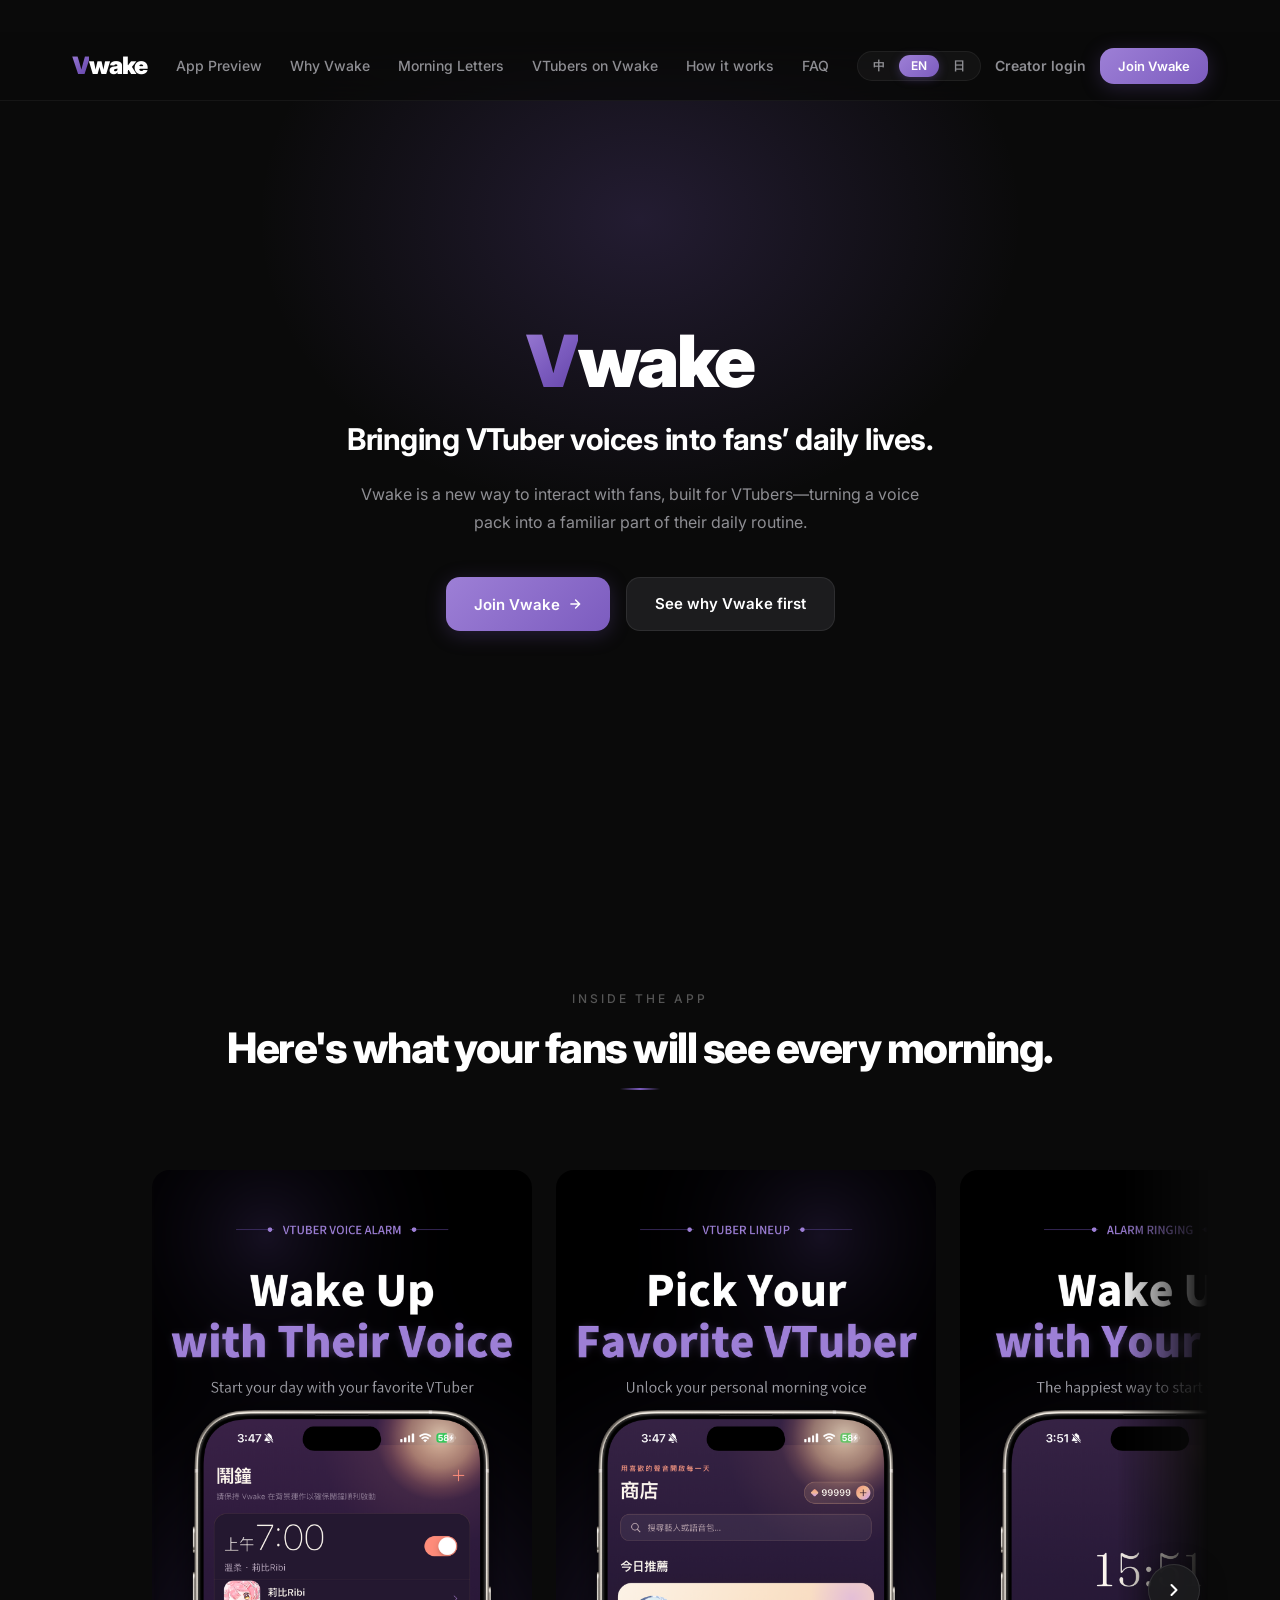
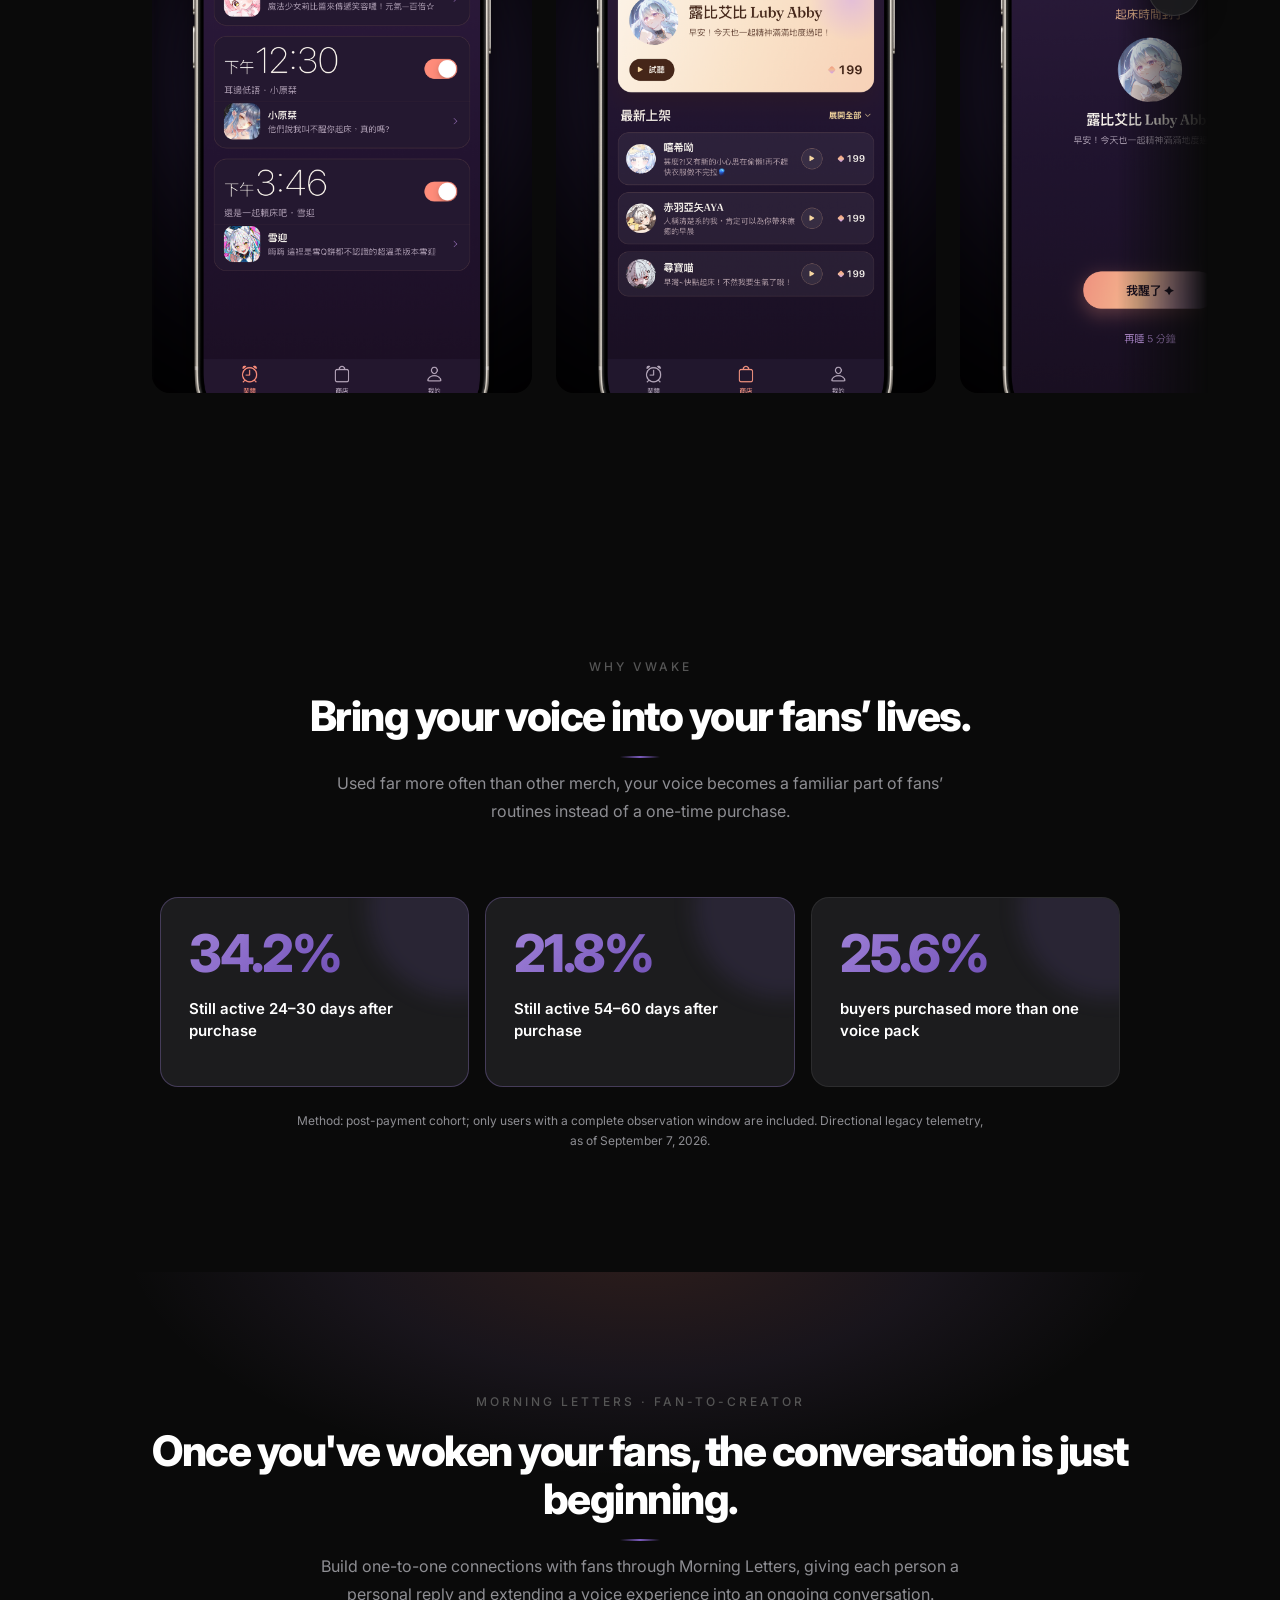
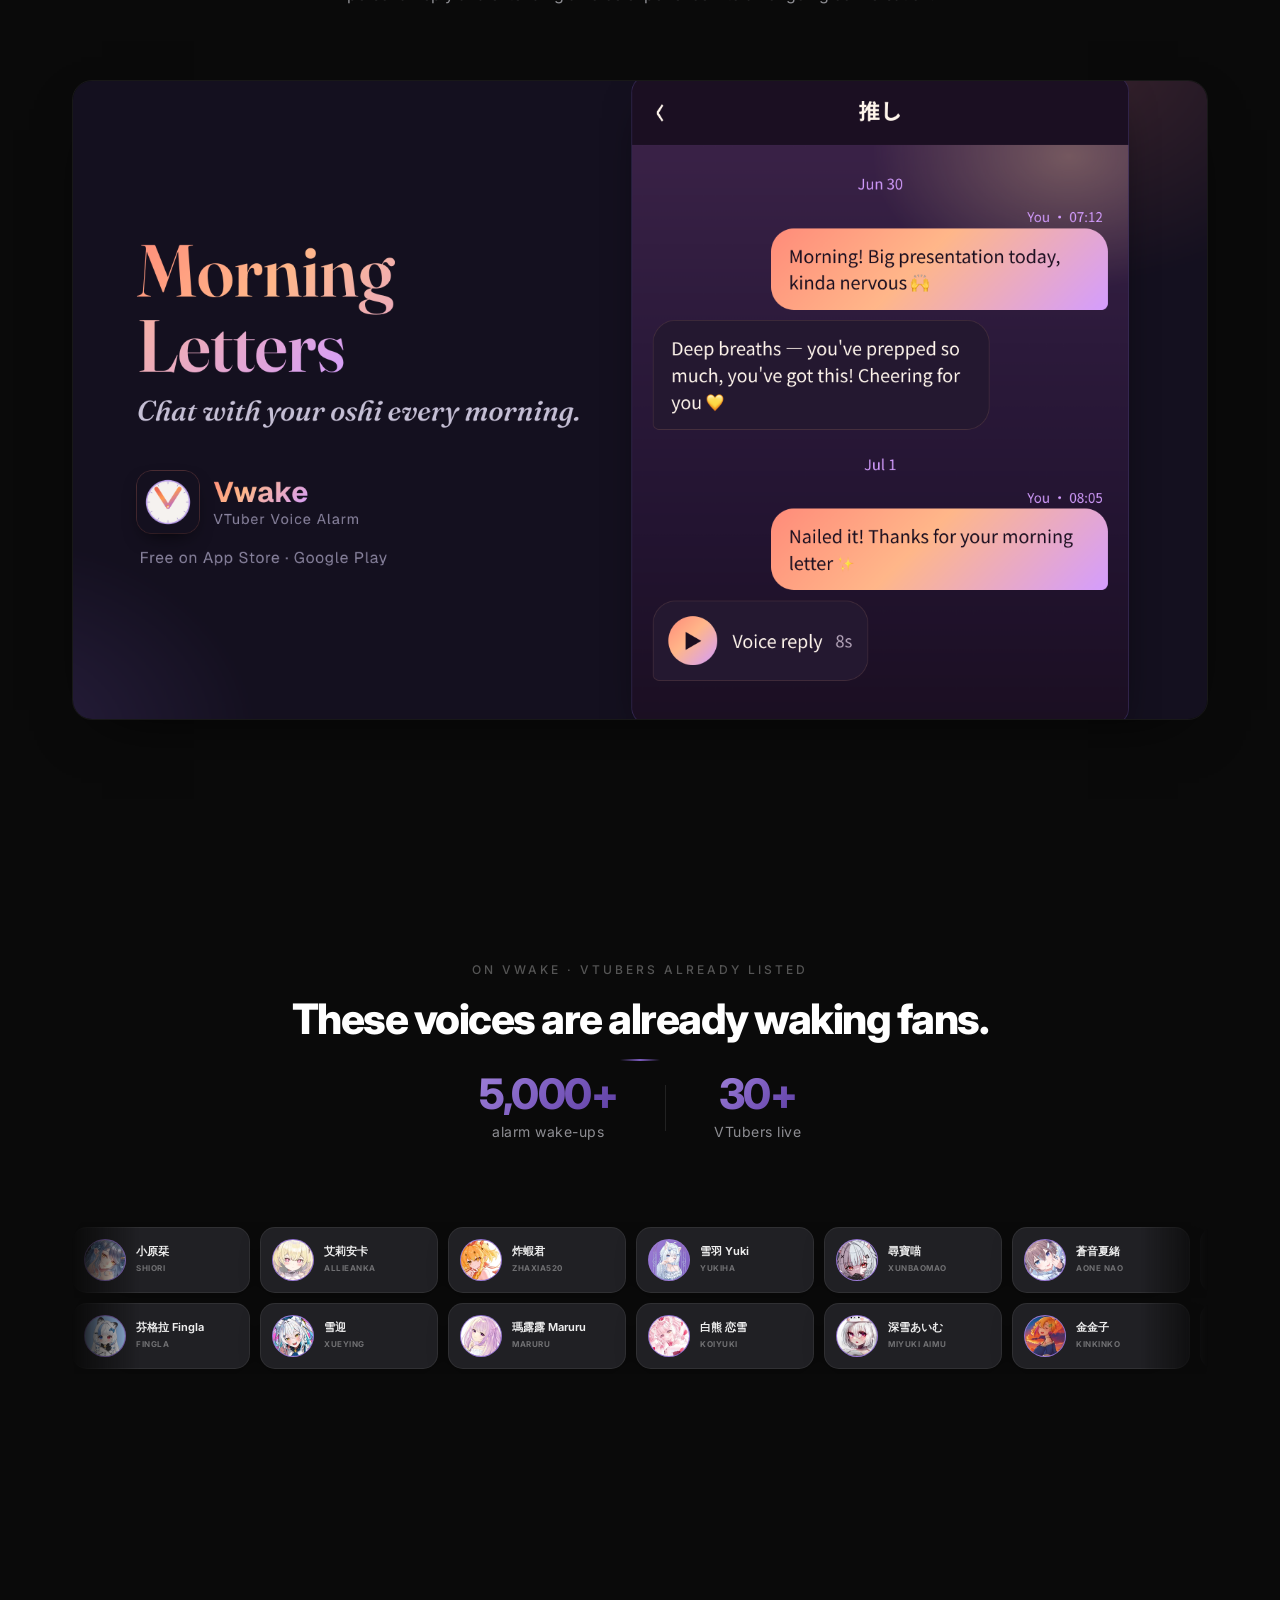
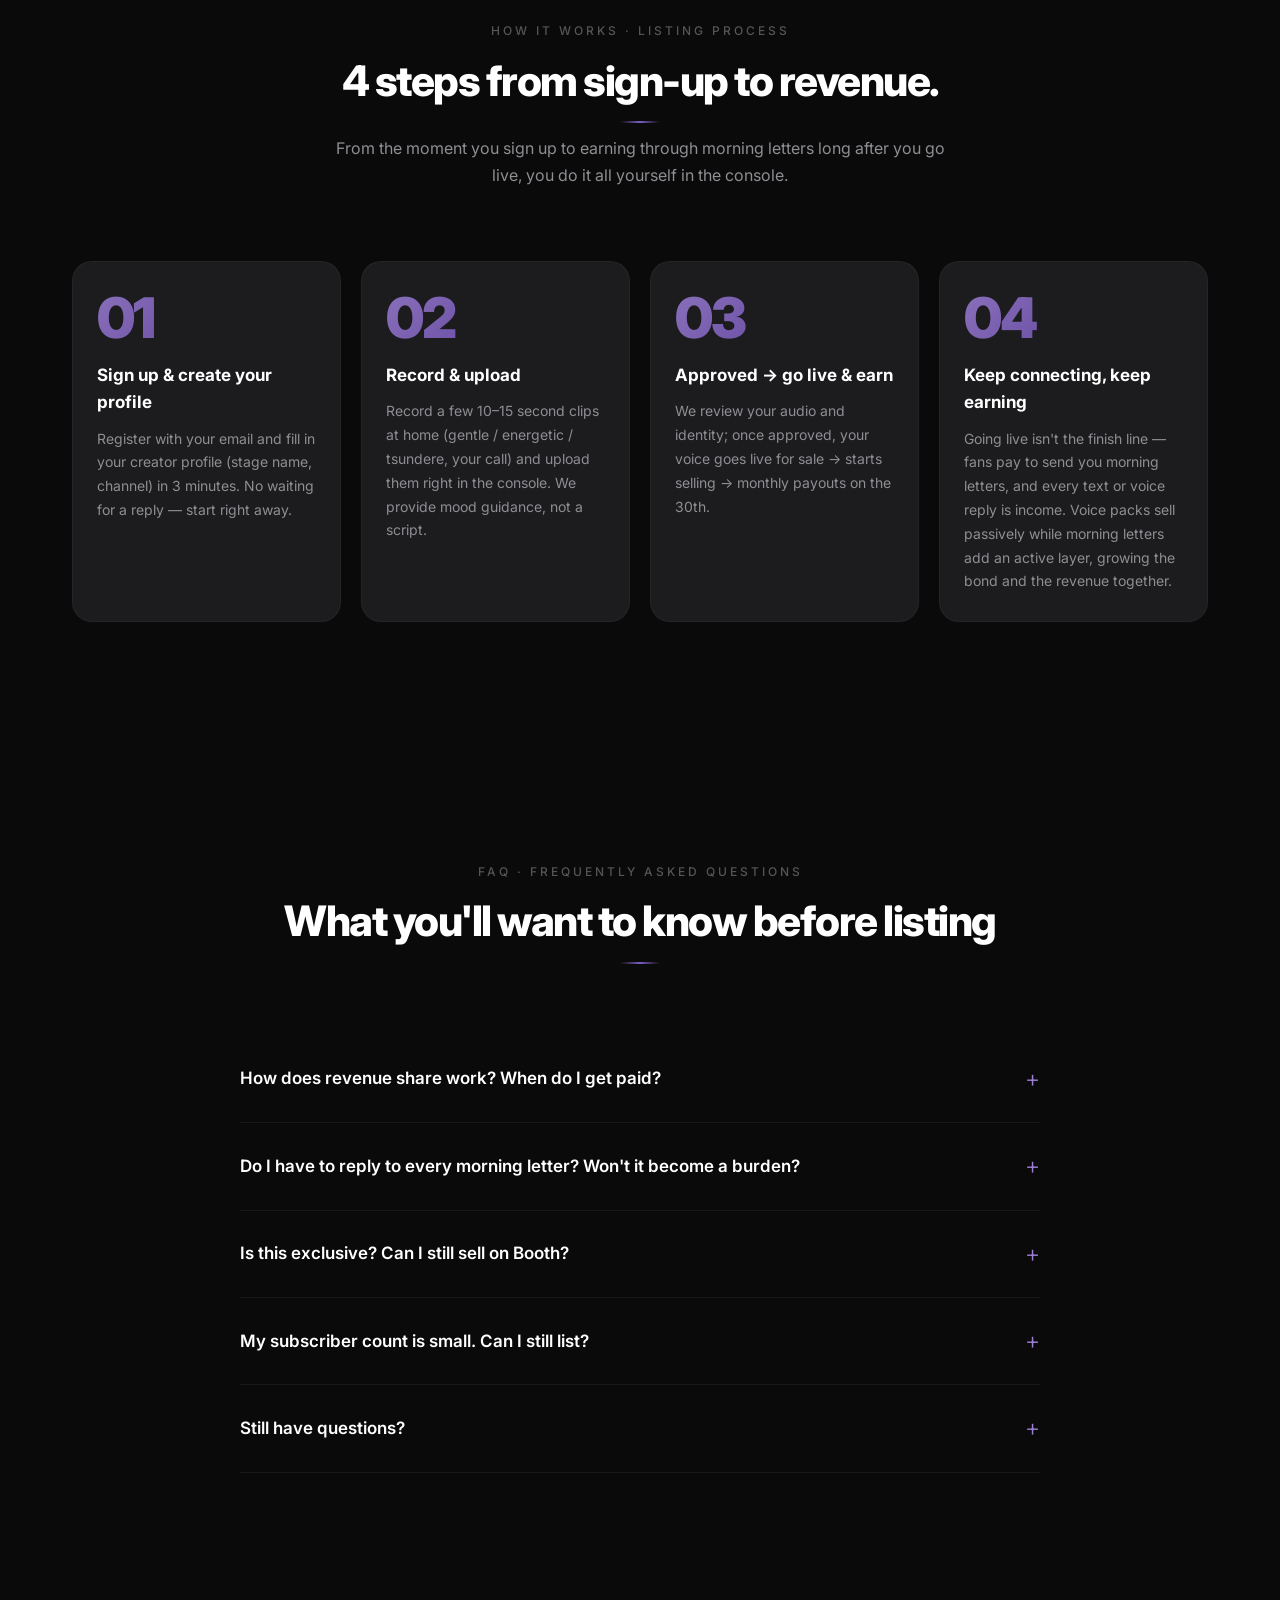
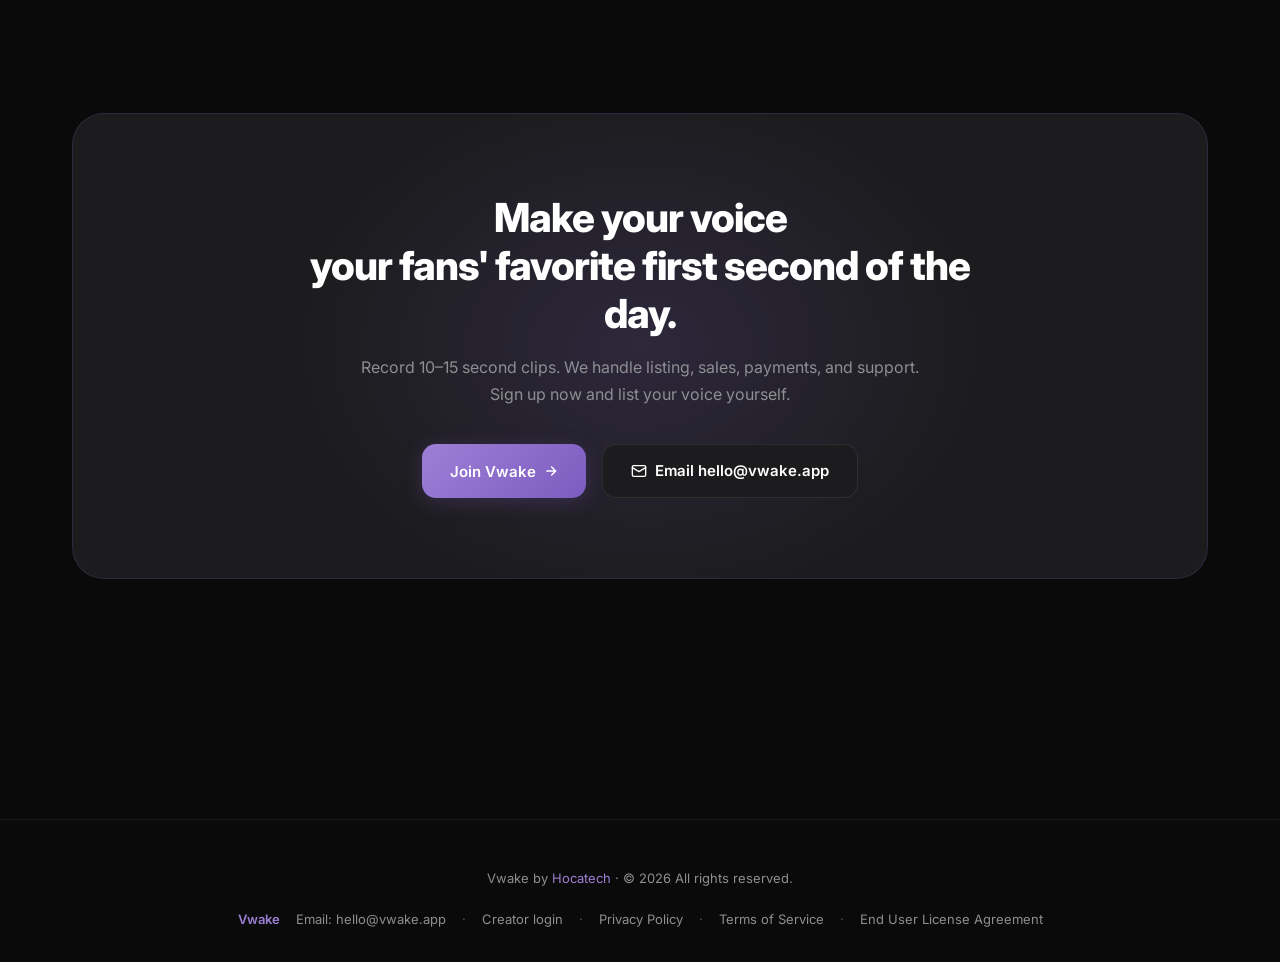
==== commit 2e058dae: "feat: expand localized landing page copy" ====
--- a/en/index.html
+++ b/en/index.html
@@ -709,7 +709,7 @@
     Bringing VTuber voices into fans’ daily lives.
   </p>
   <p class="hero-desc">
-    Vwake is a new way to interact with fans, built for VTubers.
+    Vwake is a new way to interact with fans, built for VTubers—turning a voice pack into a familiar part of their daily routine.
   </p>
   <div class="hero-ctas">
     <button type="button" class="btn btn-primary" data-open-apply>
@@ -758,7 +758,7 @@
       <div class="section-label">Why Vwake</div>
       <h2 class="section-title">Bring your voice into your fans’ lives.</h2>
       <div class="divider"></div>
-      <p class="section-desc">Used far more often than other merch.</p>
+      <p class="section-desc">Used far more often than other merch, your voice becomes a familiar part of fans’ routines instead of a one-time purchase.</p>
     </div>
 
     <div class="why-metrics">
@@ -792,7 +792,7 @@
       <h2 class="section-title">Once you've woken your fans, the conversation is just beginning.</h2>
       <div class="divider"></div>
       <p class="section-desc">
-        Build one-to-one connections with fans through Morning Letters.
+        Build one-to-one connections with fans through Morning Letters, giving each person a personal reply and extending a voice experience into an ongoing conversation.
       </p>
     </div>
 
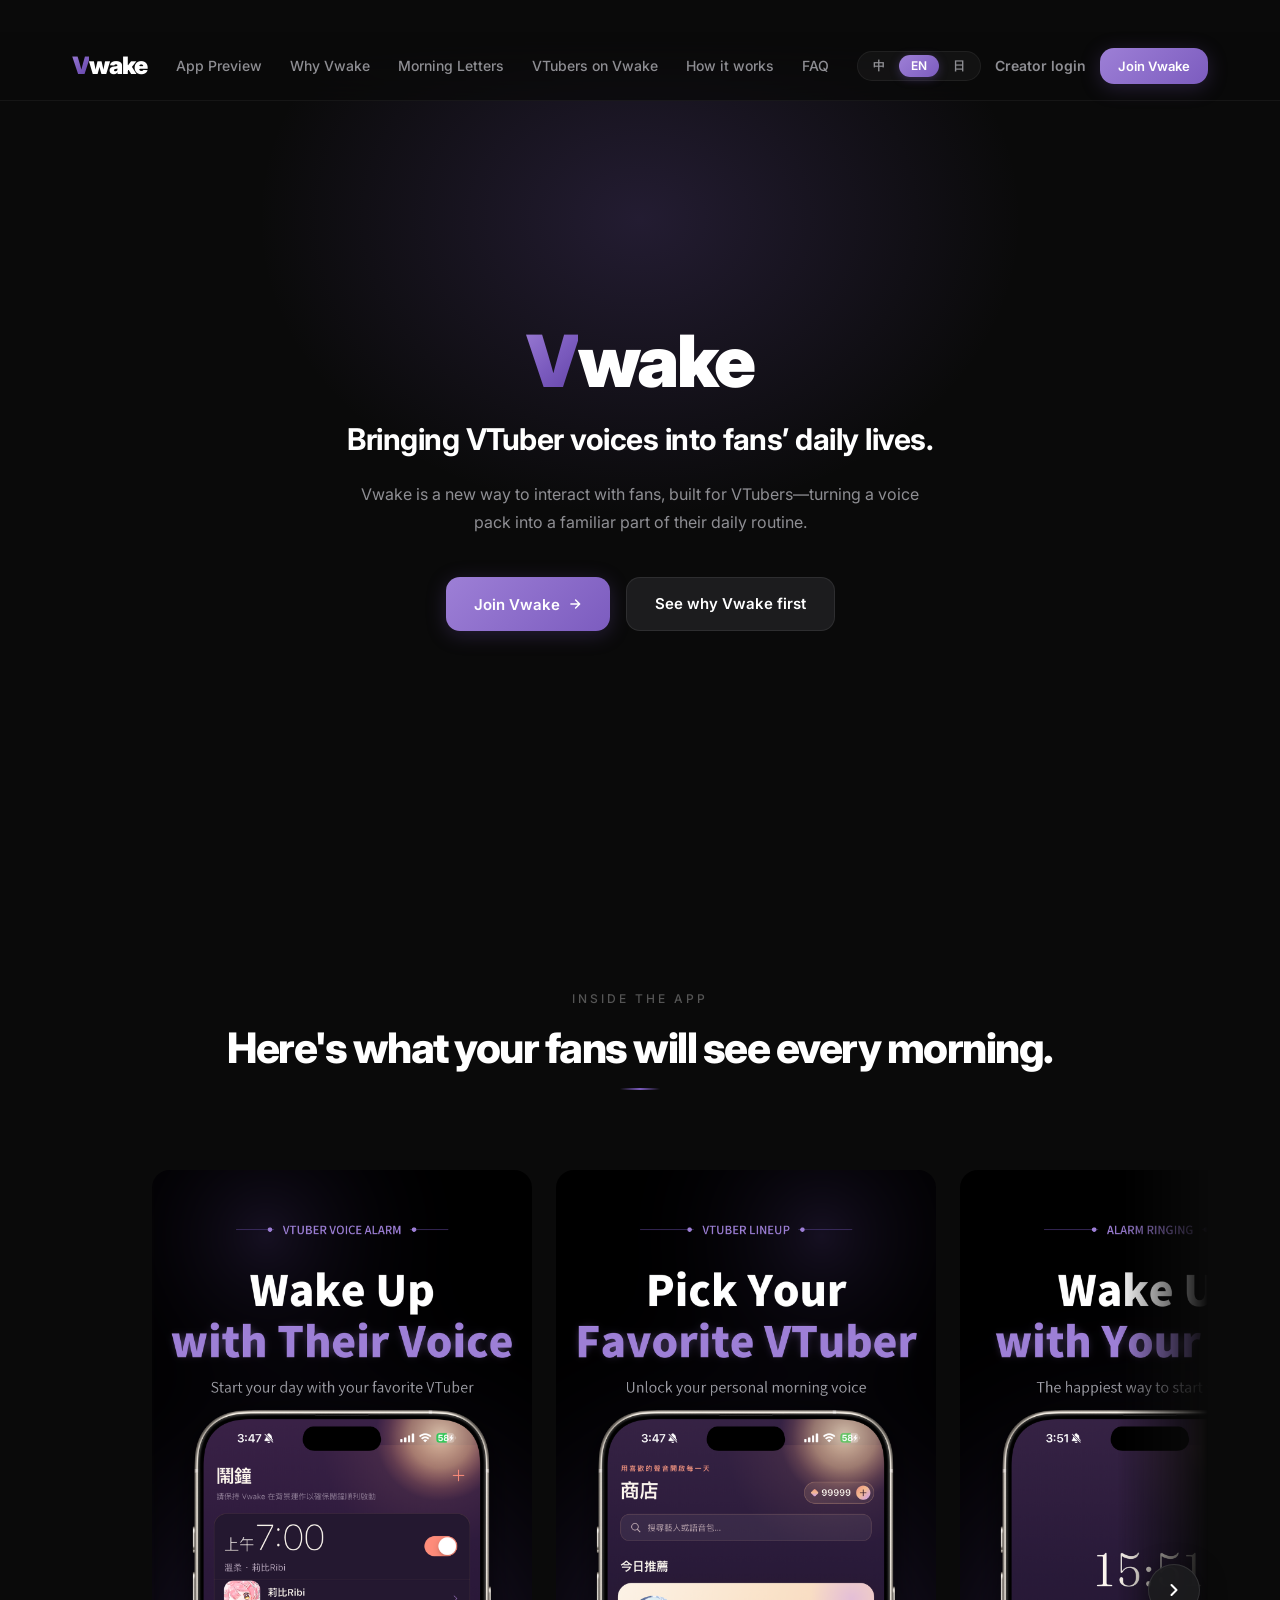
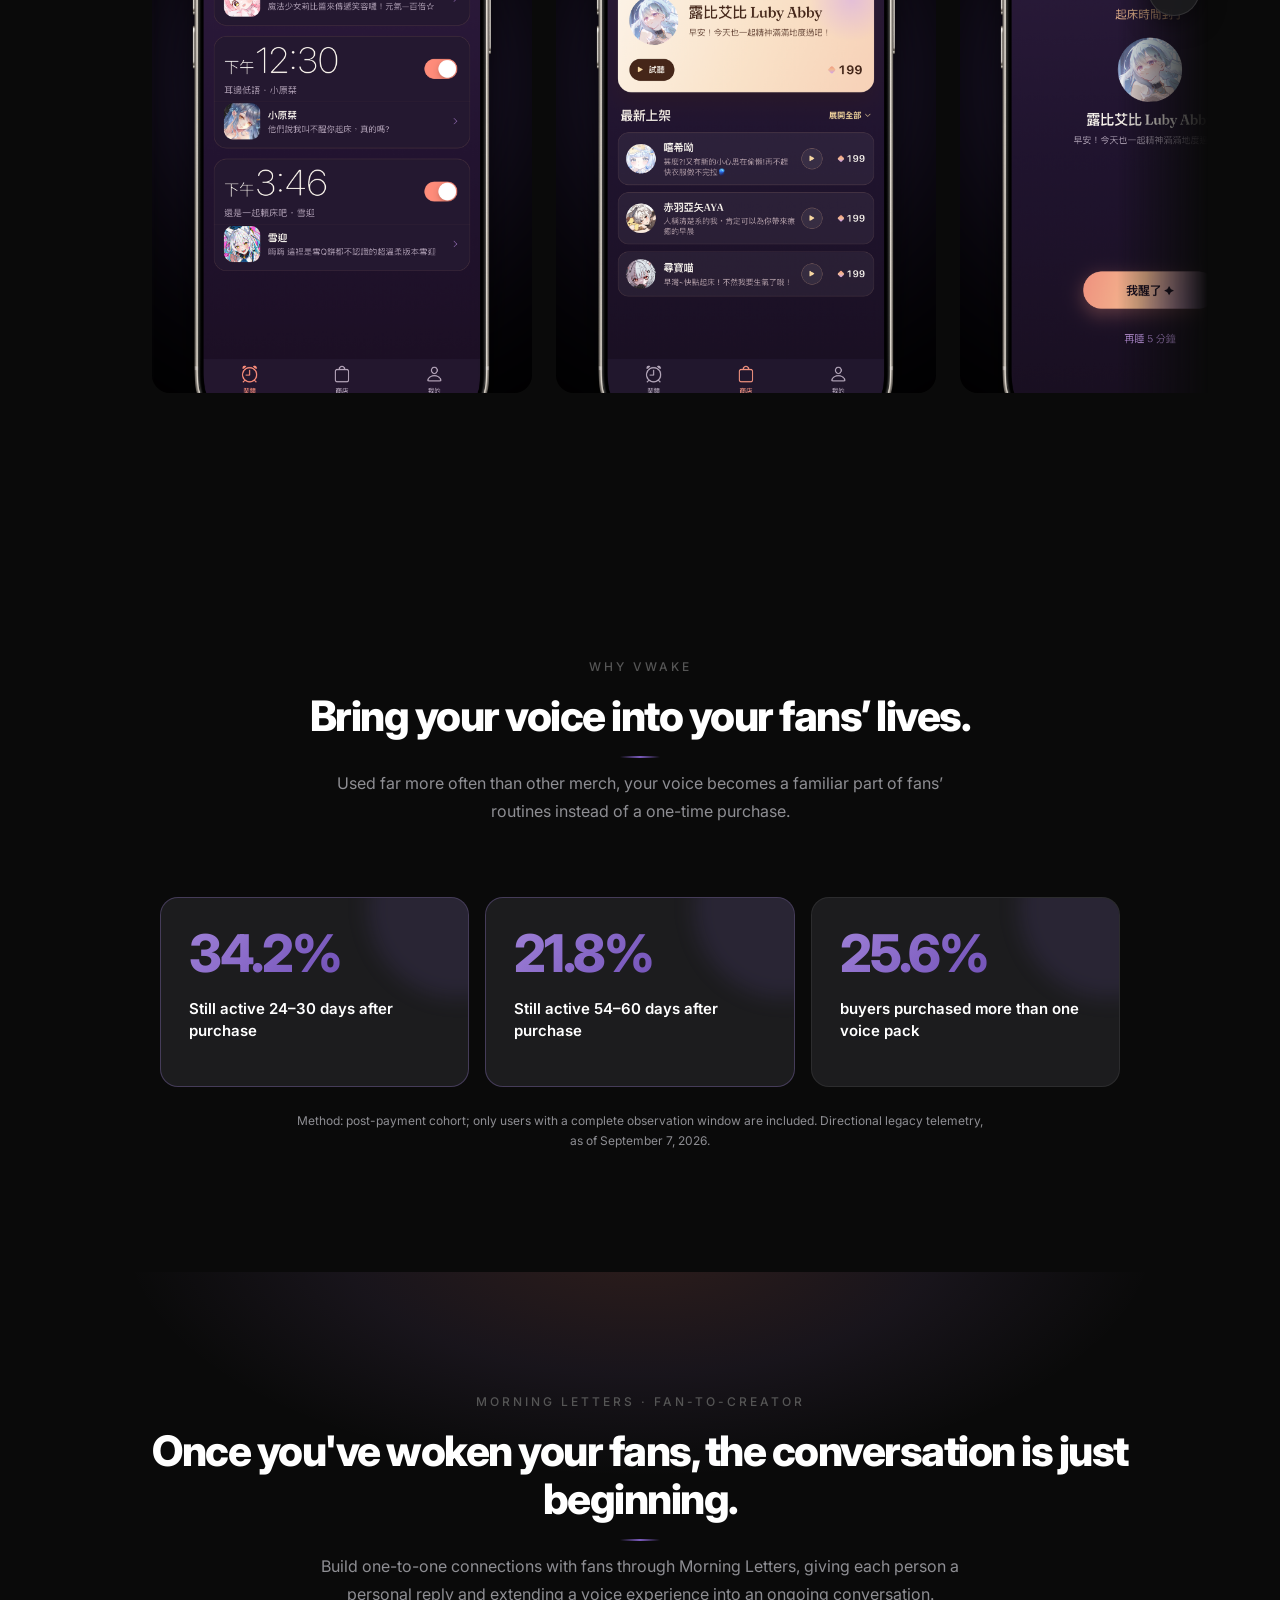
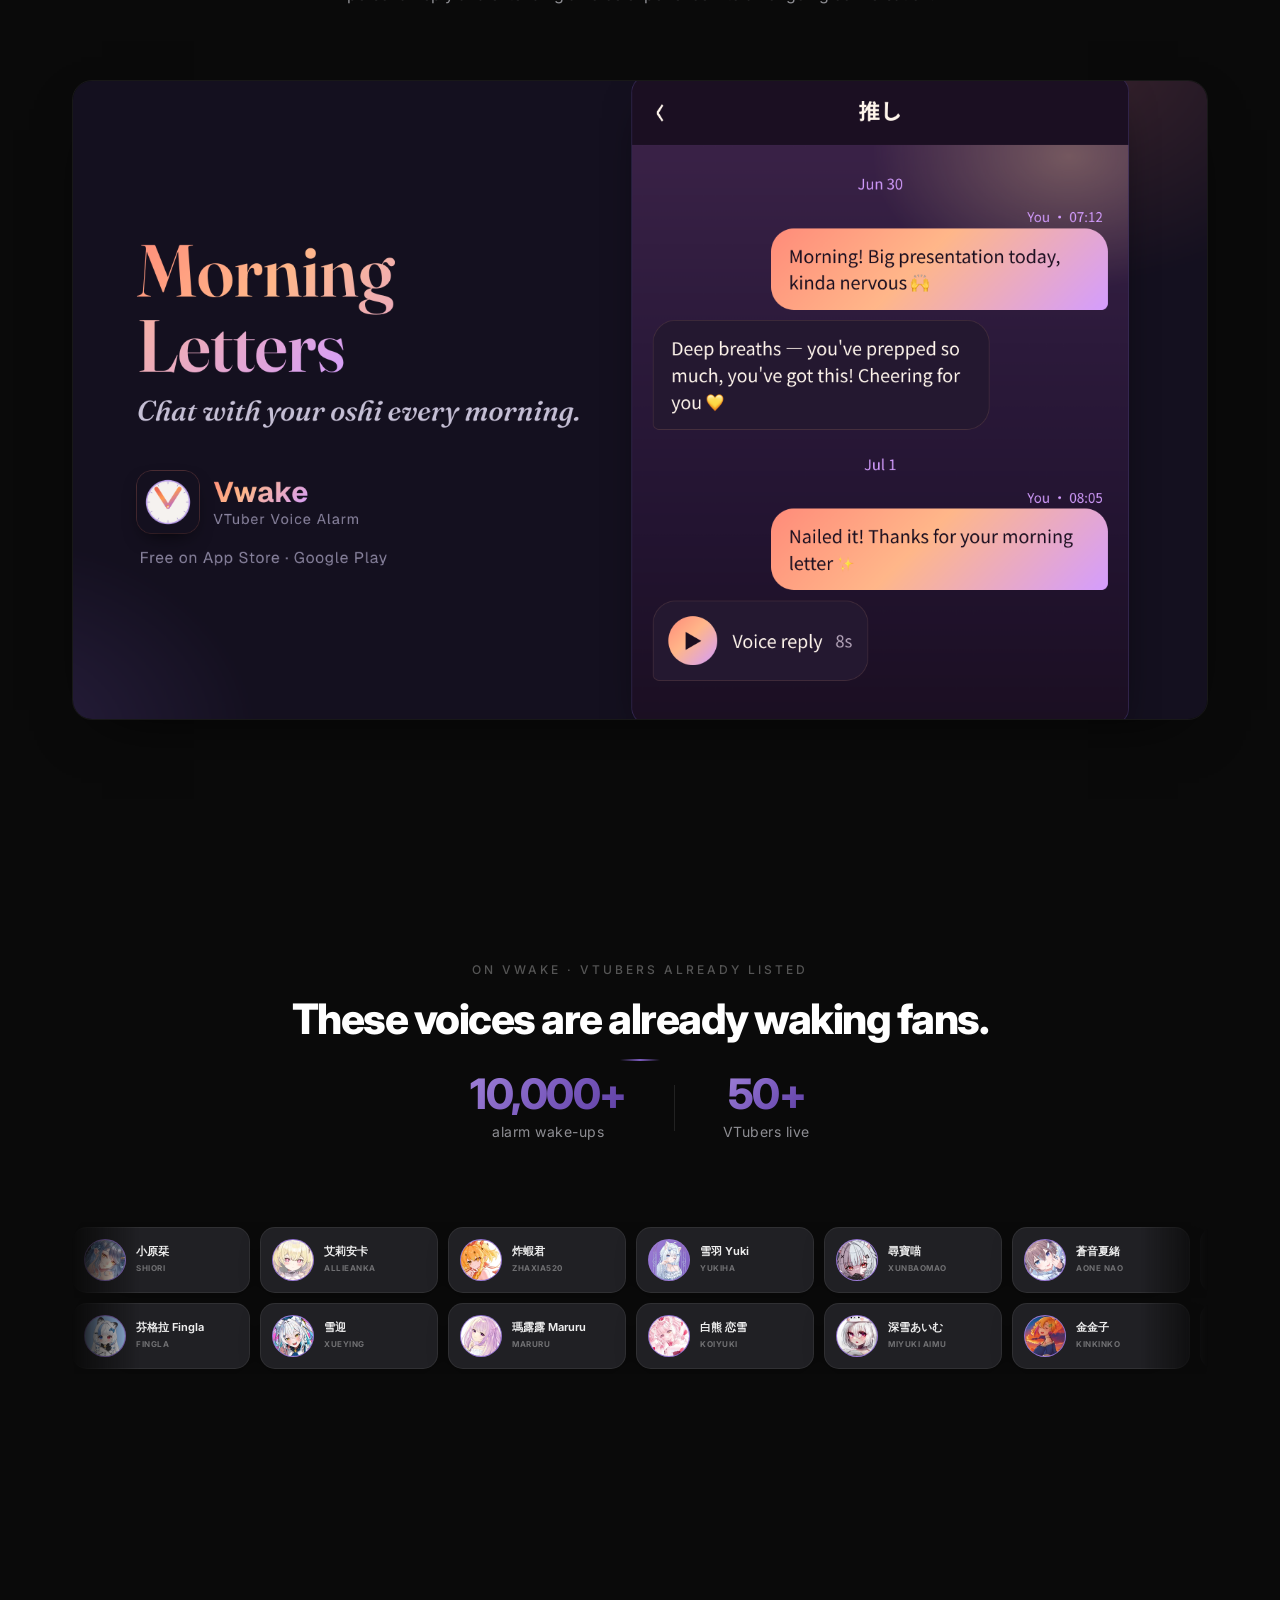
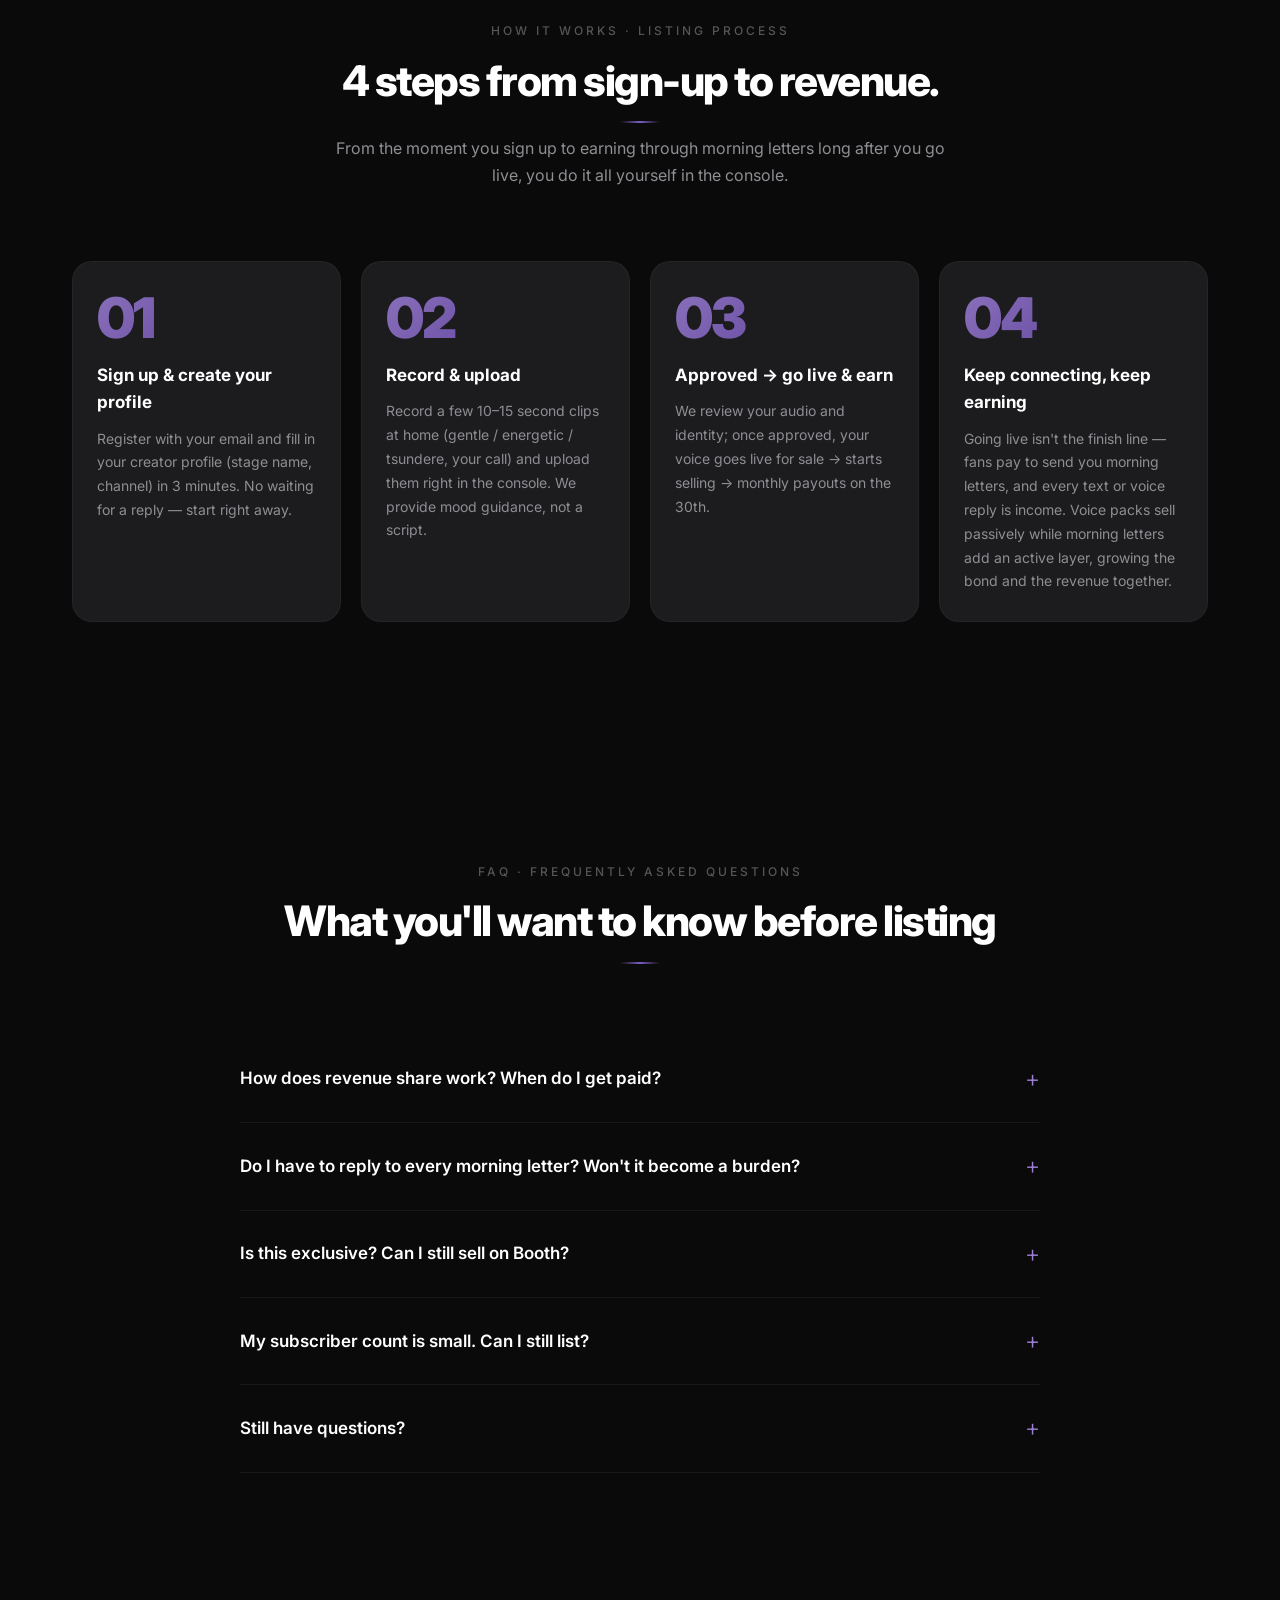
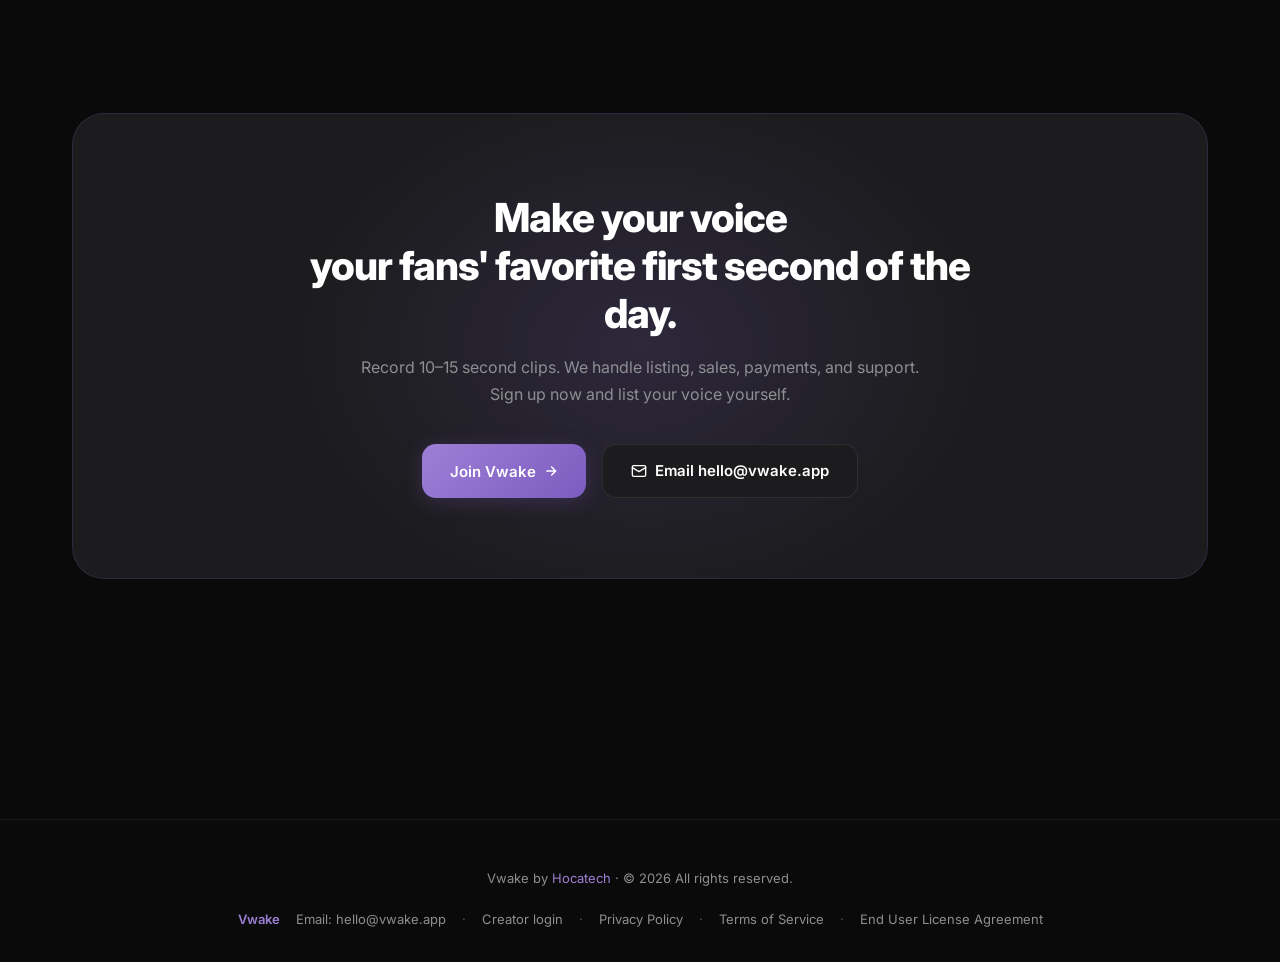
==== commit 1995bdf6: "Update creator and alarm ring statistics" ====
--- a/en/index.html
+++ b/en/index.html
@@ -809,9 +809,9 @@
       <h2 class="section-title">These voices are already waking fans.</h2>
       <div class="divider"></div>
       <div class="roster-stats">
-        <div class="rstat"><span class="rstat-num">5,000+</span><span class="rstat-label">alarm wake-ups</span></div>
+        <div class="rstat"><span class="rstat-num">10,000+</span><span class="rstat-label">alarm wake-ups</span></div>
         <div class="rstat-sep" aria-hidden="true"></div>
-        <div class="rstat"><span class="rstat-num">30+</span><span class="rstat-label">VTubers live</span></div>
+        <div class="rstat"><span class="rstat-num">50+</span><span class="rstat-label">VTubers live</span></div>
       </div>
     </div>
 
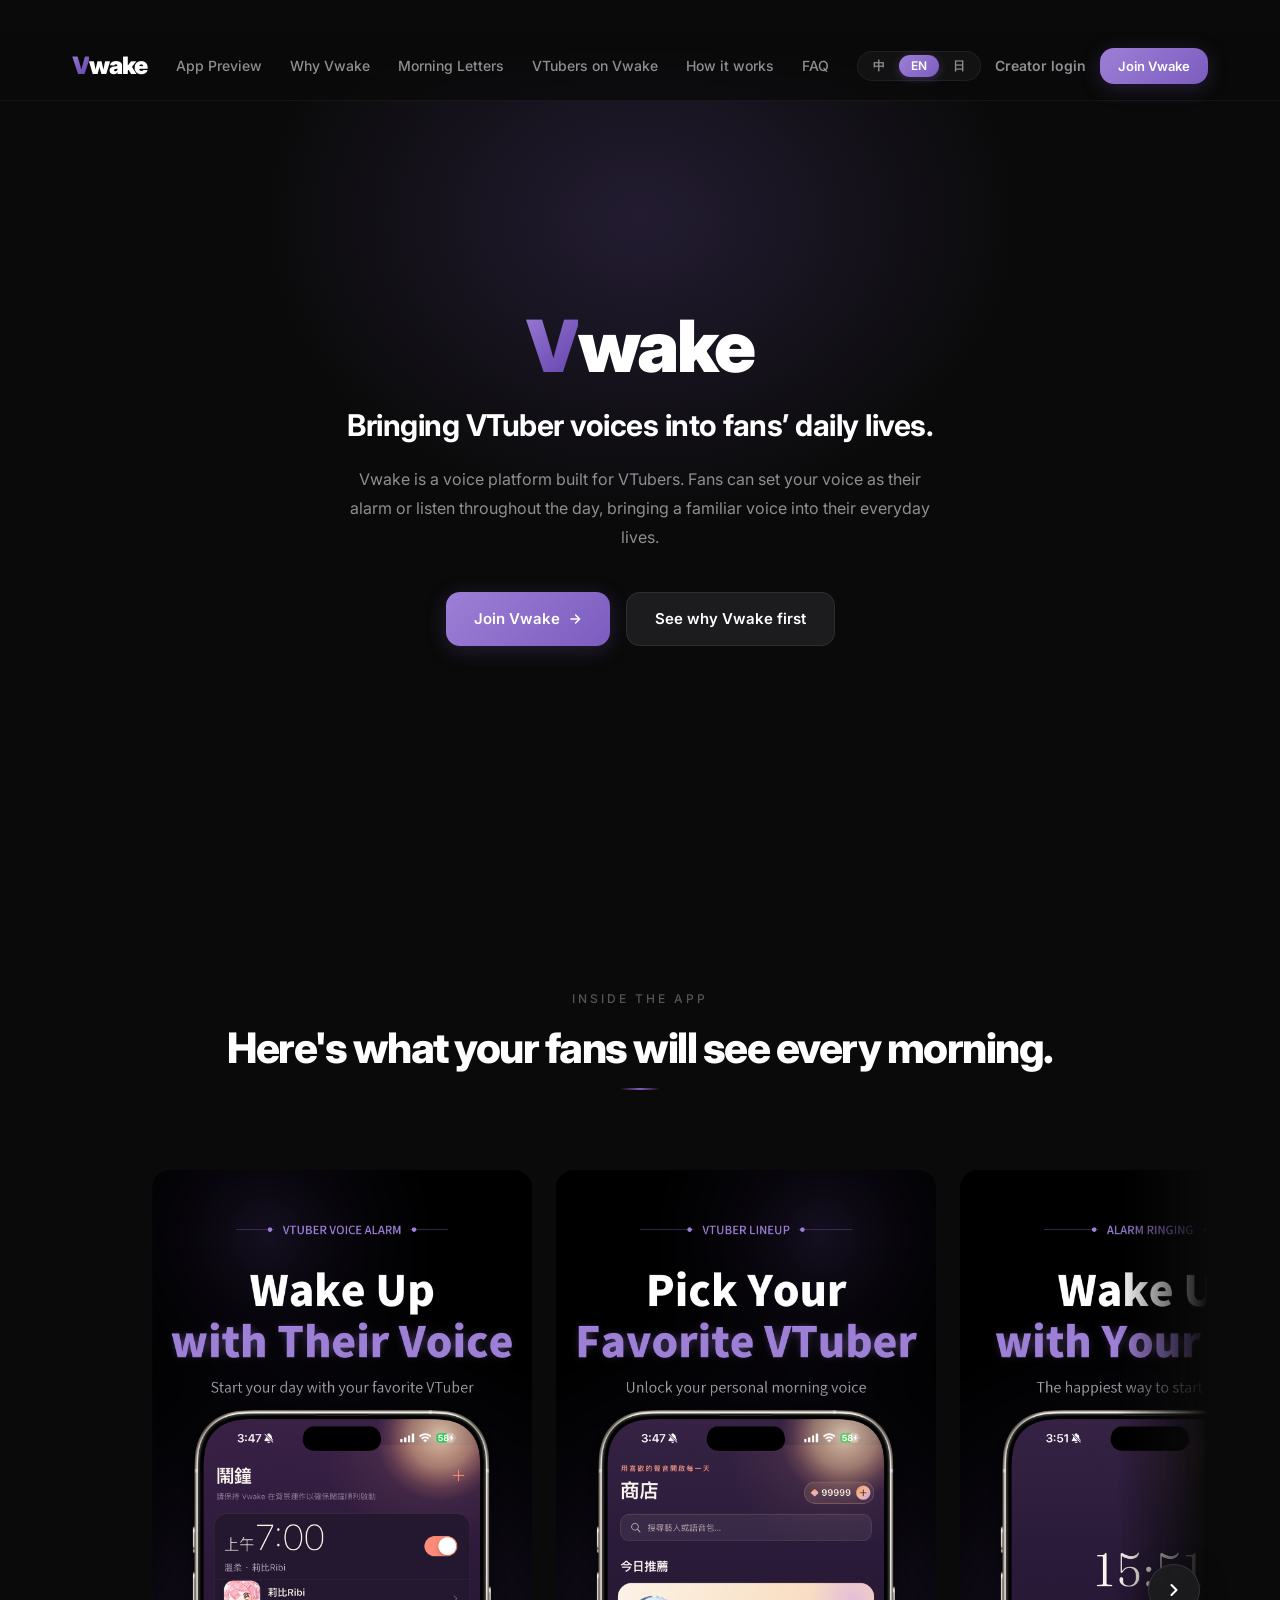
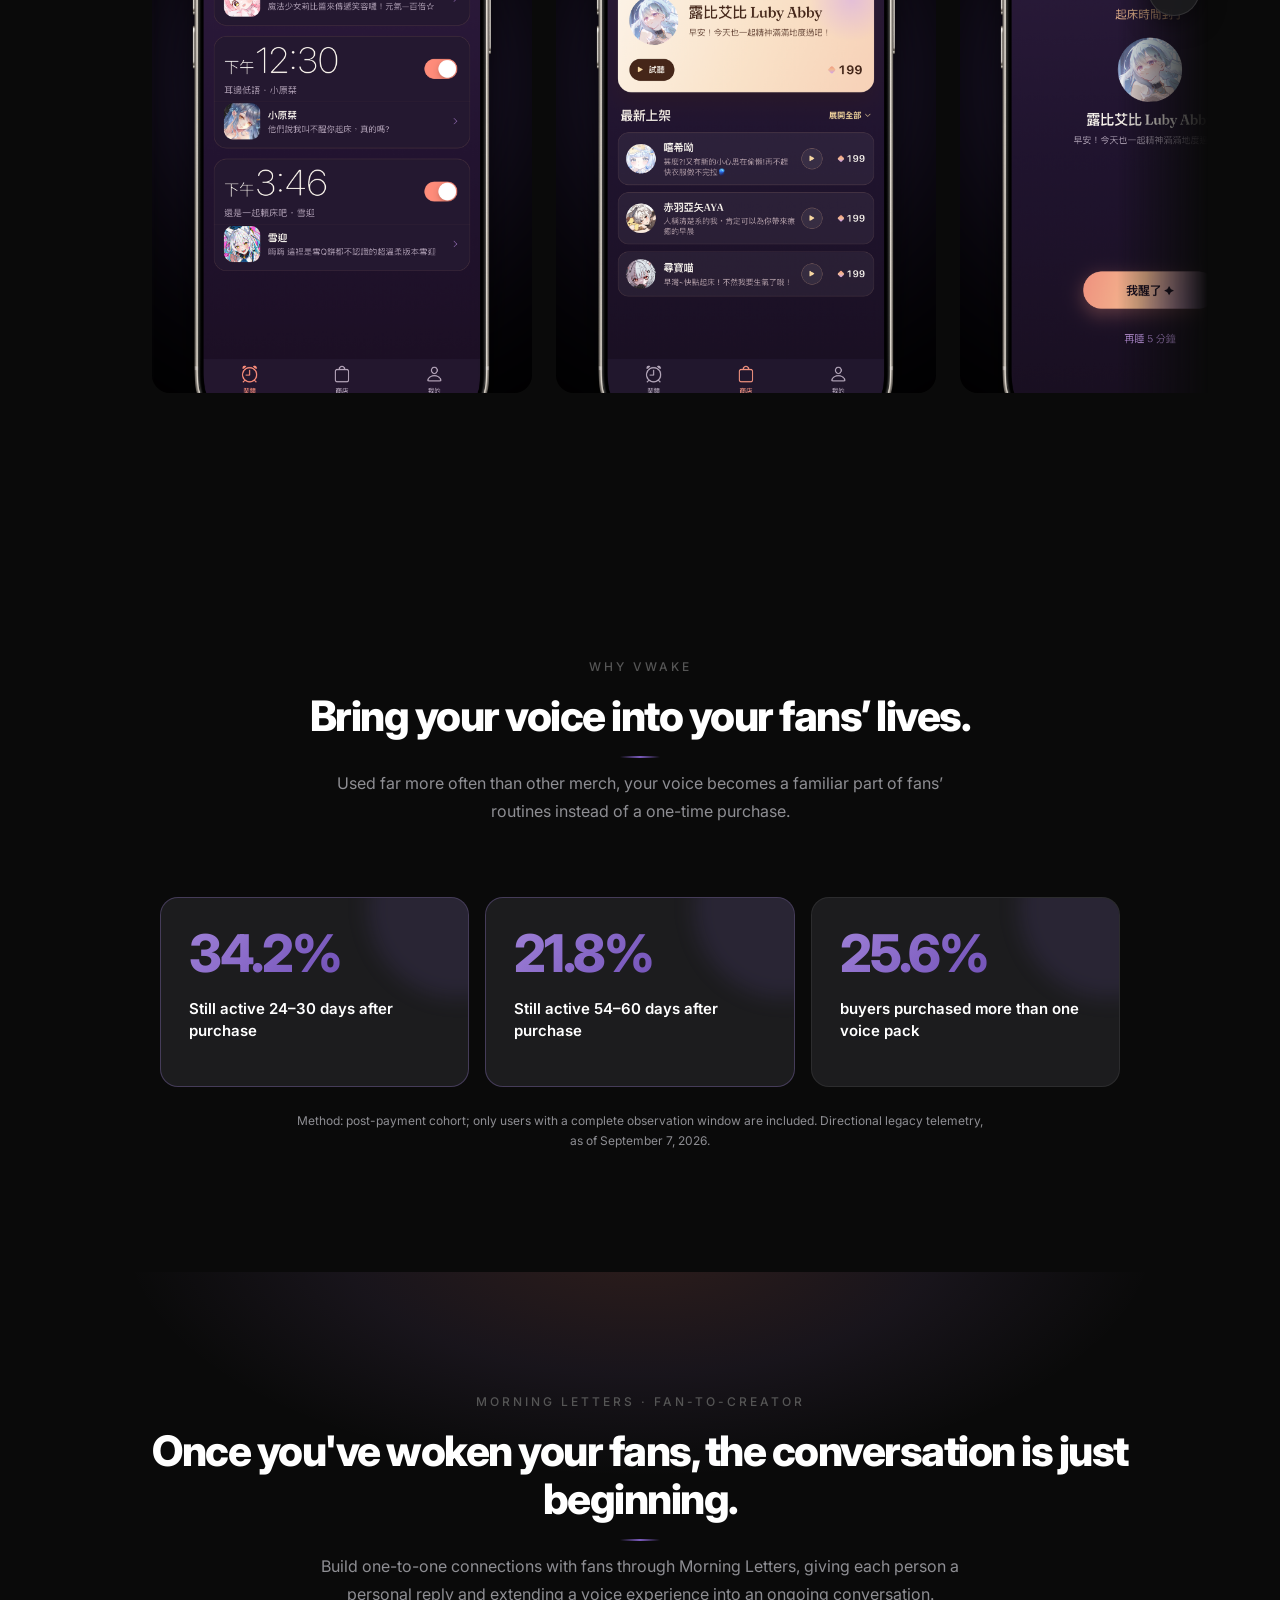
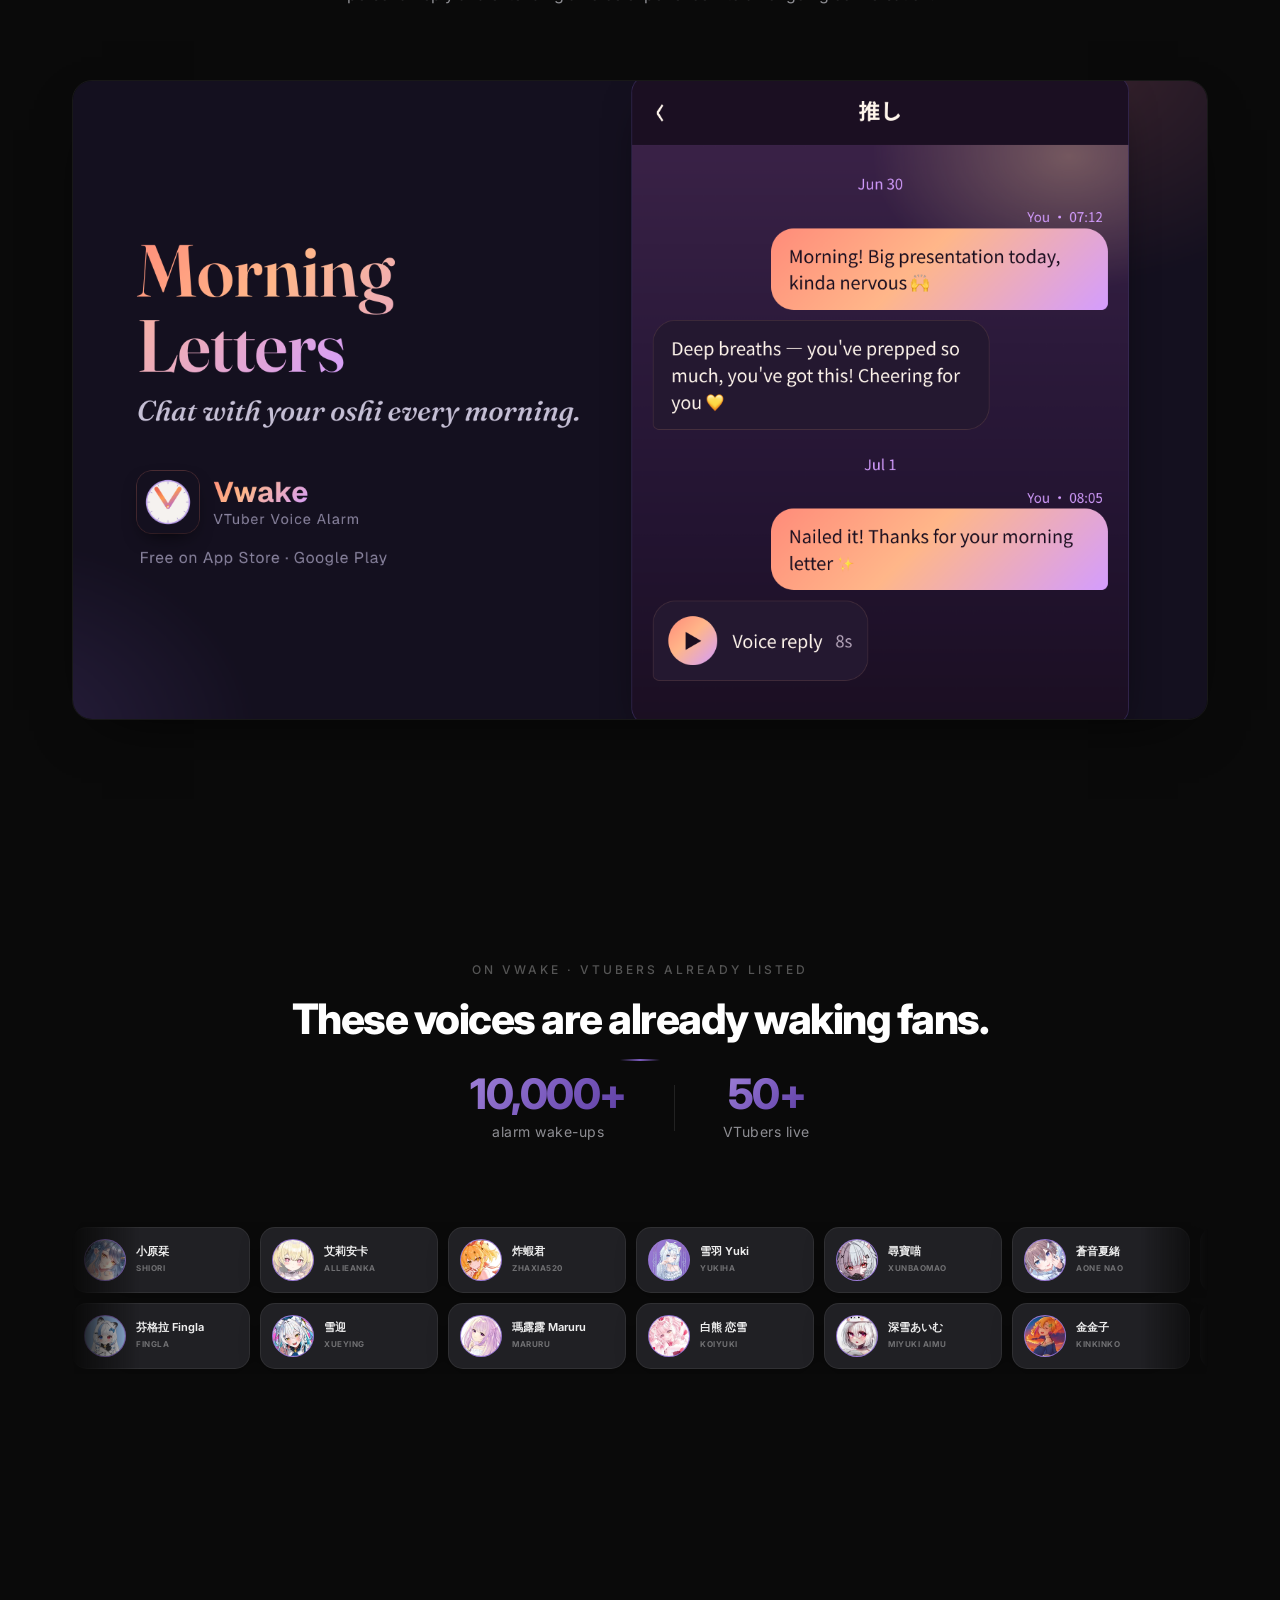
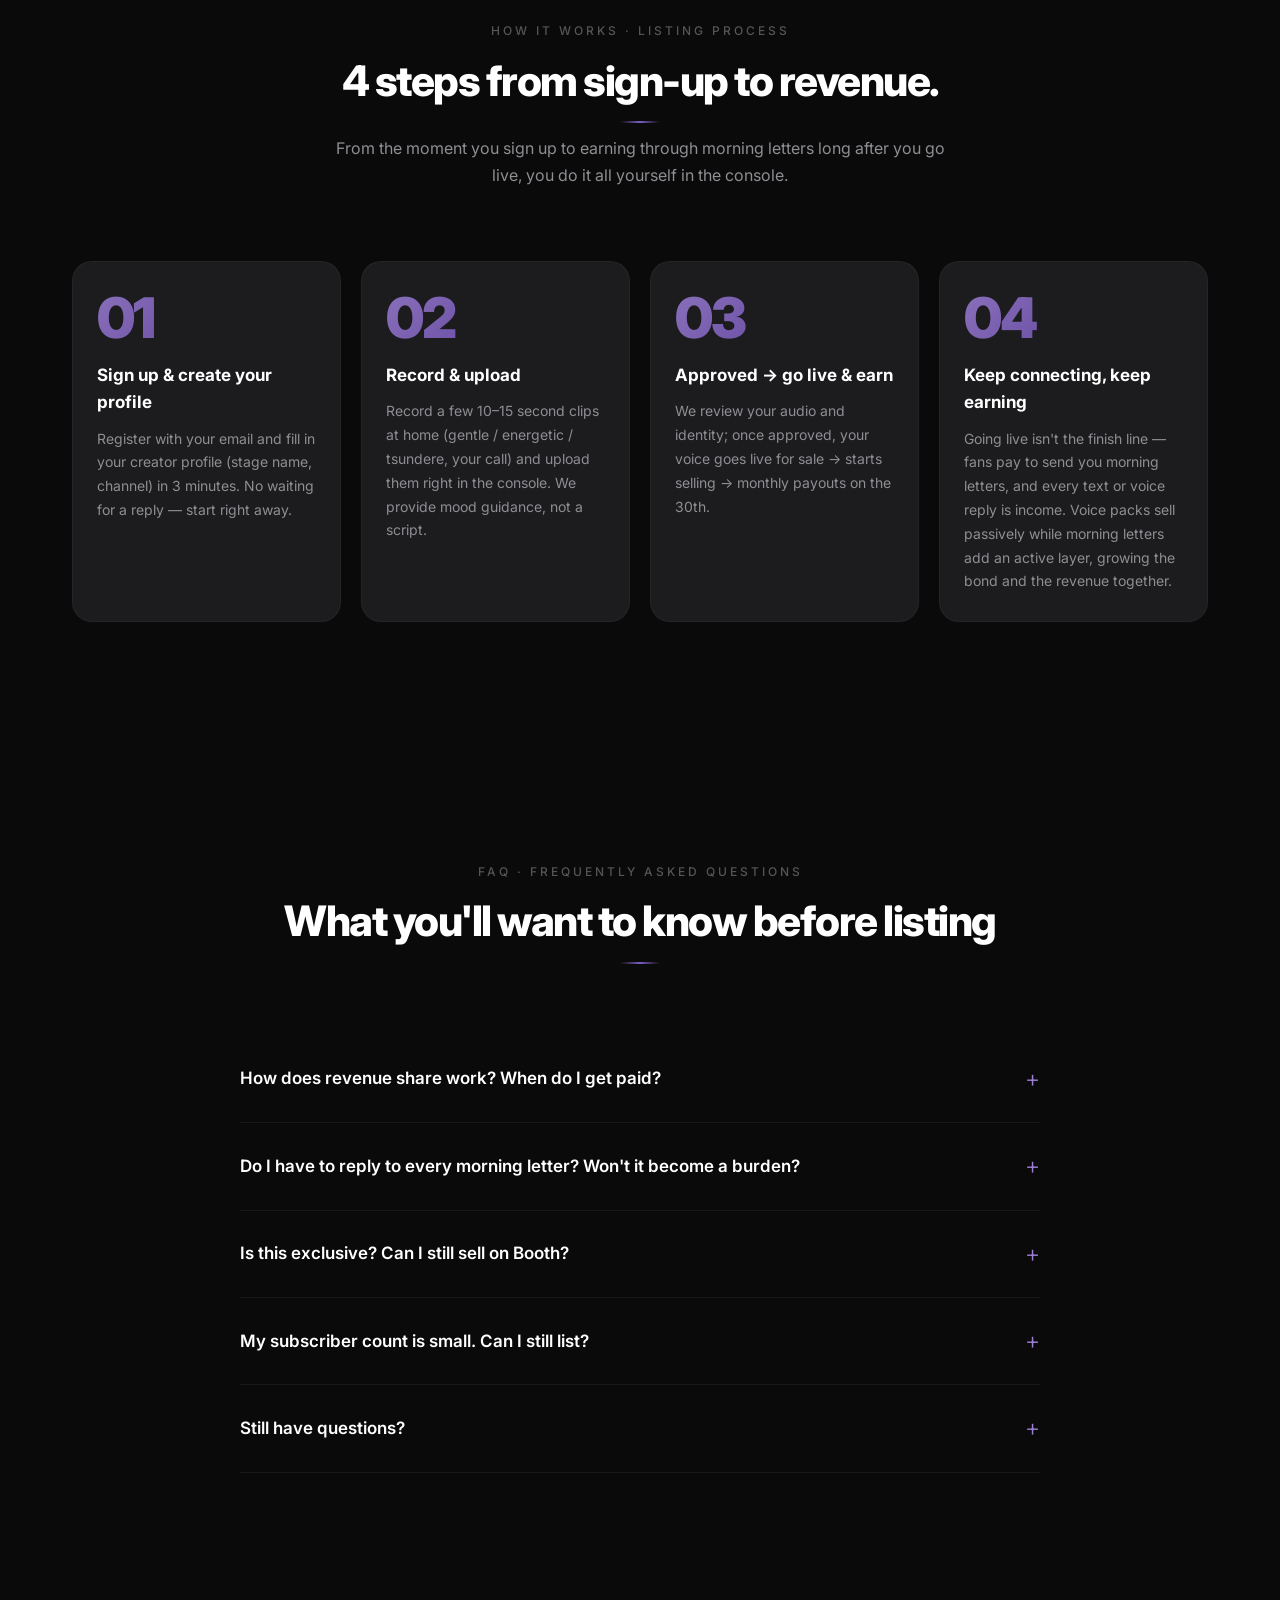
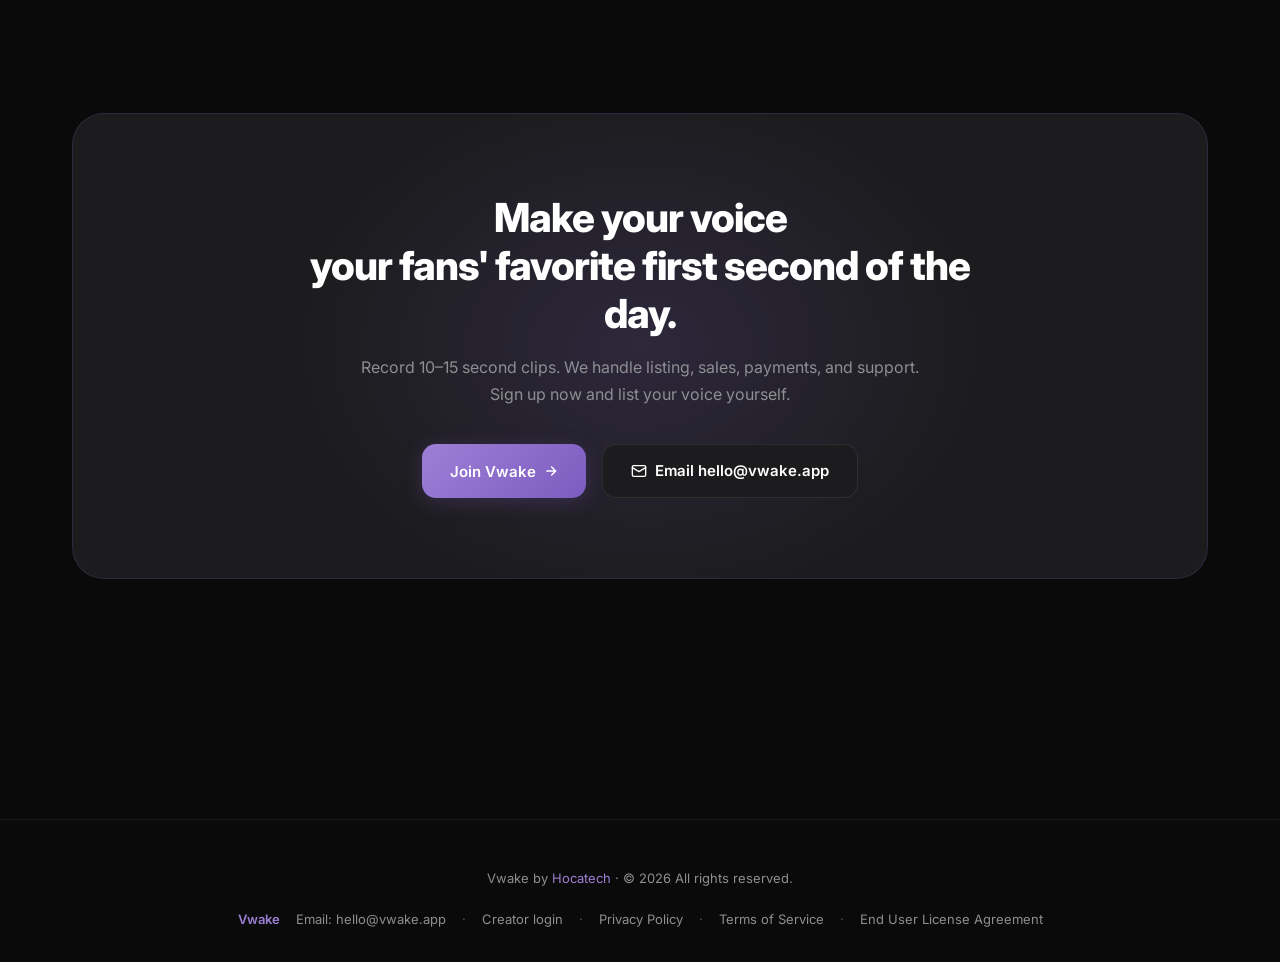
==== commit f3855ff9: "Clarify alarm and everyday listening in homepage intro" ====
--- a/en/index.html
+++ b/en/index.html
@@ -709,7 +709,7 @@
     Bringing VTuber voices into fans’ daily lives.
   </p>
   <p class="hero-desc">
-    Vwake is a new way to interact with fans, built for VTubers—turning a voice pack into a familiar part of their daily routine.
+    Vwake is a voice platform built for VTubers. Fans can set your voice as their alarm or listen throughout the day, bringing a familiar voice into their everyday lives.
   </p>
   <div class="hero-ctas">
     <button type="button" class="btn btn-primary" data-open-apply>
